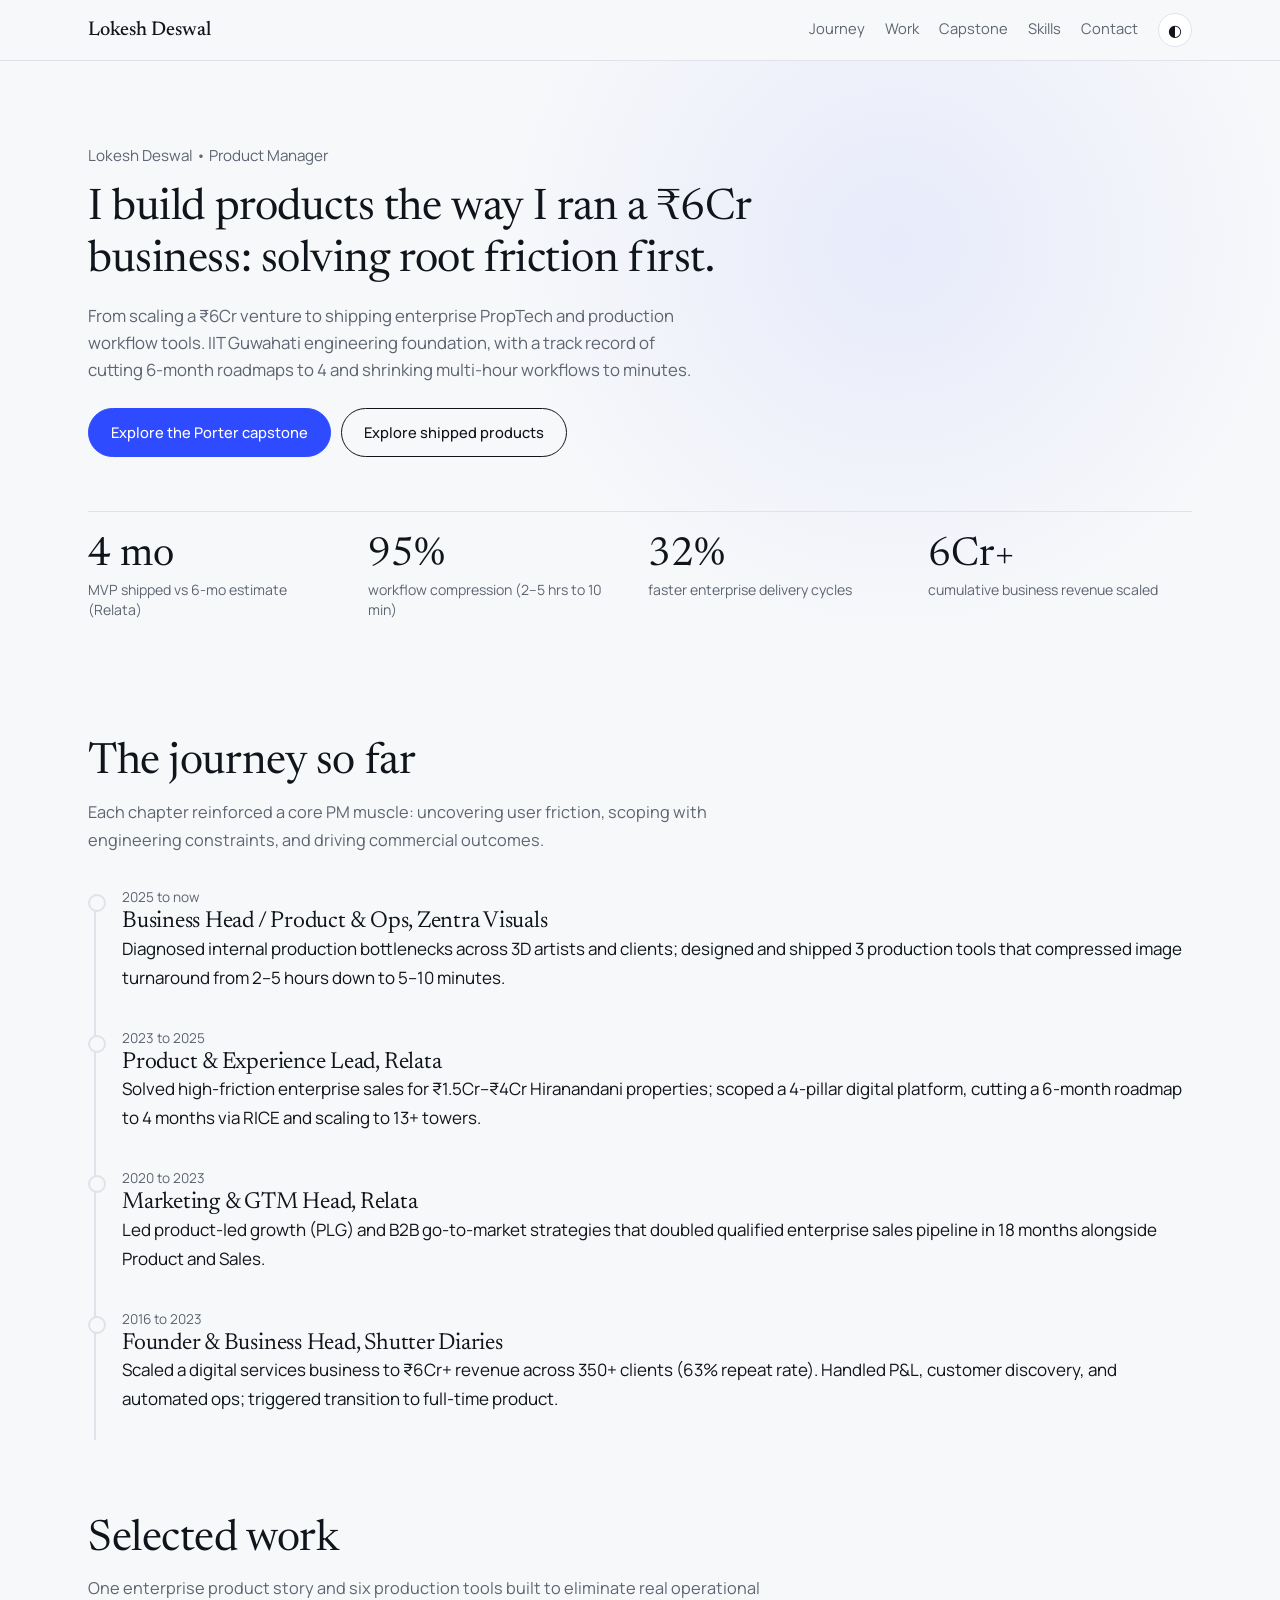
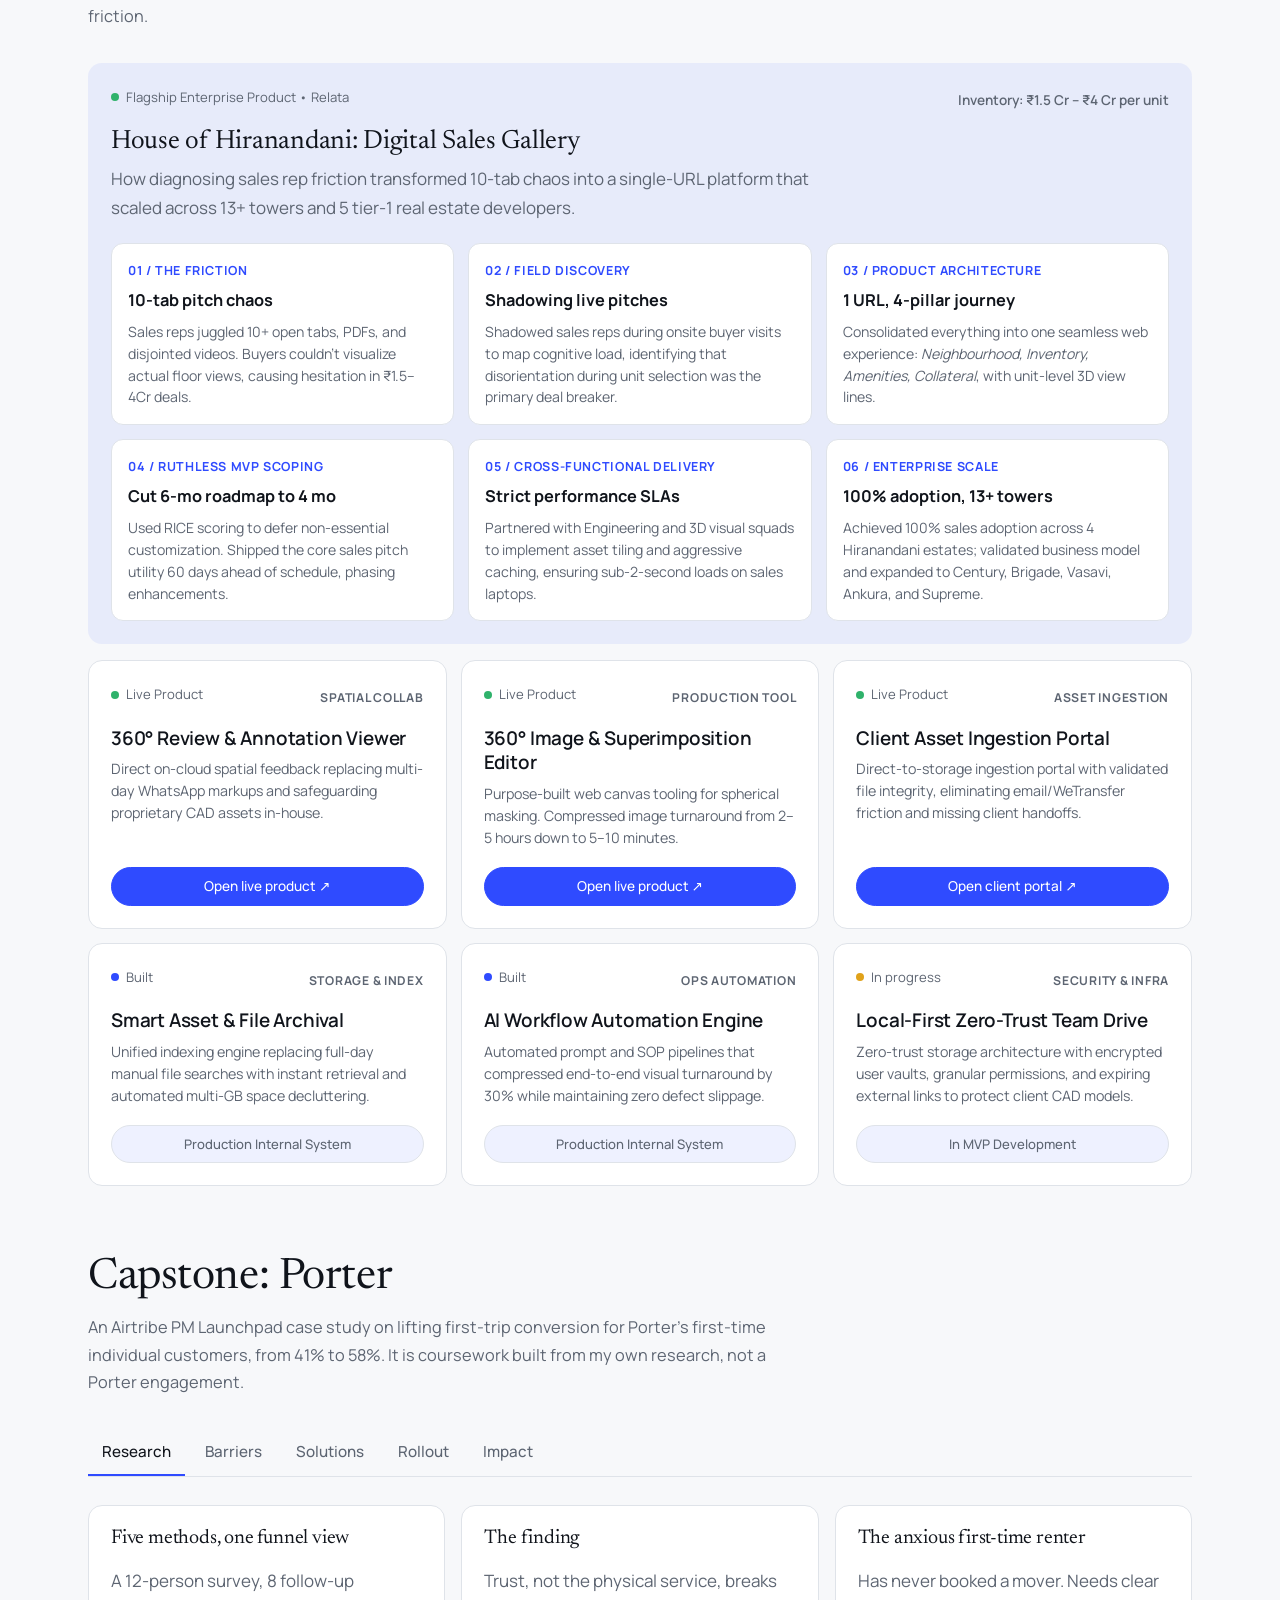
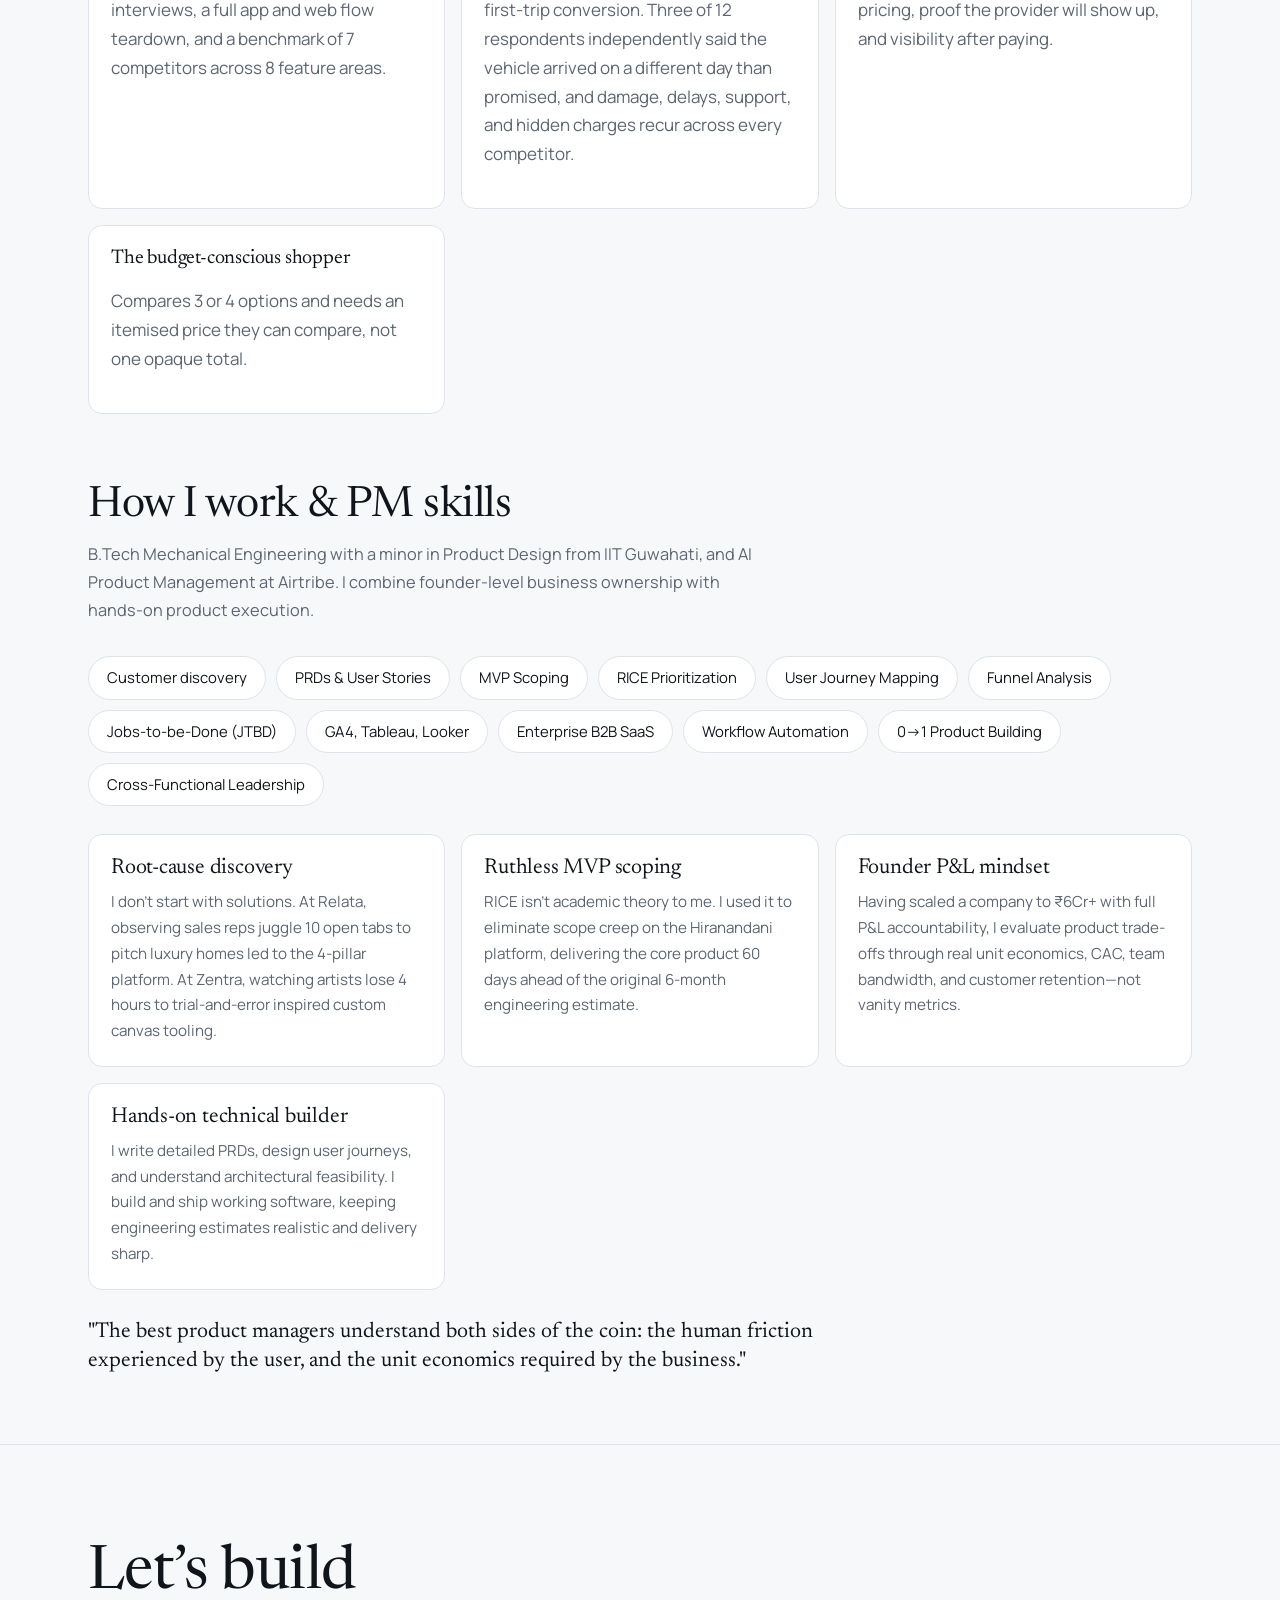
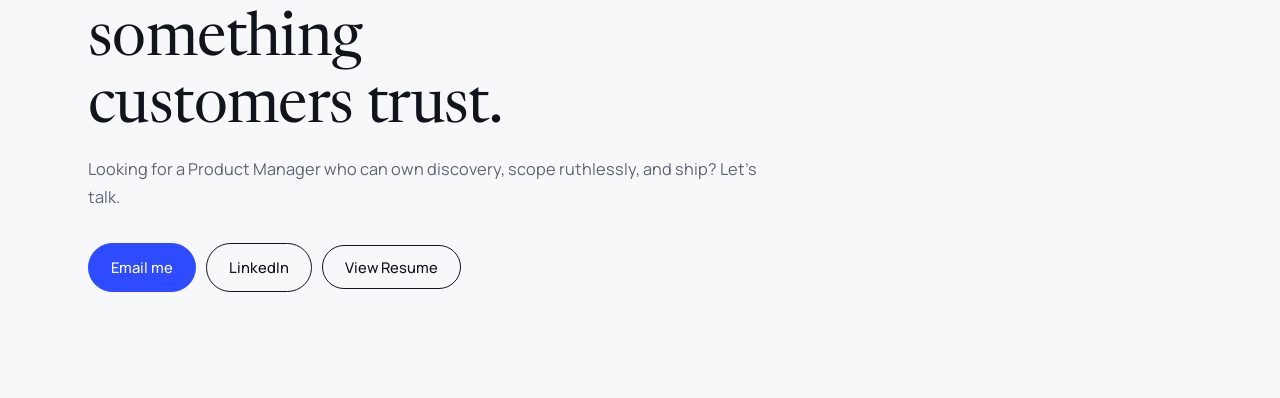
==== index.html @ e361c3f6 "Redesign layout: wider container, elegant hero font, 3x2 Hiranandani grid, uniform product cards wit" ====
<!DOCTYPE html>
<html lang="en">
<head>
<meta charset="utf-8">
<meta name="viewport" content="width=device-width, initial-scale=1, viewport-fit=cover">
<title>Lokesh Deswal | Product Manager</title>
<meta name="description" content="Portfolio of Lokesh Deswal — Product Manager with 10+ years across PropTech, Enterprise SaaS, and AI Workflows. IIT Guwahati alumnus.">
<link rel="preconnect" href="https://fonts.googleapis.com">
<link rel="preconnect" href="https://fonts.gstatic.com" crossorigin>
<link href="https://fonts.googleapis.com/css2?family=Newsreader:ital,opsz,wght@0,6..72,400;0,6..72,500;1,6..72,400&family=Manrope:wght@400;500;600;700&display=swap" rel="stylesheet">
<style>
:root{--bg:#f7f8fa;--fg:#10141b;--mute:#5d6572;--line:#dfe3e9;--card:#fff;--acc:#2f4bff;--accfg:#fff;--soft:rgba(47,75,255,.08);
box-sizing:border-box;padding-top:env(safe-area-inset-top,0px);padding-bottom:env(safe-area-inset-bottom,0px)}
@media (prefers-color-scheme:dark){:root:not([data-theme="light"]){--bg:#0c1016;--fg:#eef1f6;--mute:#98a2b3;--line:#222a36;--card:#131923;--acc:#8ea2ff;--accfg:#0c1016;--soft:rgba(142,162,255,.1)}}
:root[data-theme="dark"]{--bg:#0c1016;--fg:#eef1f6;--mute:#98a2b3;--line:#222a36;--card:#131923;--acc:#8ea2ff;--accfg:#0c1016;--soft:rgba(142,162,255,.1)}
*{box-sizing:border-box}
html{scroll-behavior:smooth;scroll-padding-top:calc(70px + env(safe-area-inset-top,0px))}
body{margin:0;background:var(--bg);color:var(--fg);font:400 17px/1.7 Manrope,system-ui,sans-serif;transition:background .4s,color .4s}
h1,h2,h3{font-family:Newsreader,Georgia,serif;font-weight:400;line-height:1.1;margin:0;letter-spacing:-.01em}
.wrap{max-width:1160px;margin:0 auto;padding:0 28px}
section{padding:68px 0}
h2{font-size:clamp(1.9rem,4vw,2.7rem);margin-bottom:12px}
.lead{color:var(--mute);max-width:68ch;margin:0 0 32px;font-size:1.02rem}
#bar{position:fixed;top:0;left:0;height:3px;width:100%;background:var(--acc);transform-origin:0 50%;transform:scaleX(0);z-index:20}
nav{position:sticky;top:env(safe-area-inset-top,0px);z-index:10;background:color-mix(in srgb,var(--bg) 82%,transparent);backdrop-filter:blur(10px);border-bottom:1px solid var(--line)}
nav .wrap{display:flex;align-items:center;gap:20px;height:60px;overflow-x:auto;white-space:nowrap}
nav b{font:500 1.25rem Newsreader,serif;margin-right:auto}
nav a{color:var(--mute);text-decoration:none;font-size:.92rem;padding:4px 0;border-bottom:2px solid transparent;transition:color .2s,border-color .2s}
nav a:hover,nav a.on{color:var(--fg);border-color:var(--acc)}
#theme{border:1px solid var(--line);background:var(--card);color:var(--fg);border-radius:99px;width:34px;height:34px;cursor:pointer;flex:none;font-size:1rem}
a:focus-visible,button:focus-visible{outline:3px solid var(--acc);outline-offset:2px}
.hero{position:relative;padding:80px 0 52px;overflow:hidden}
.hero::before{content:"";position:absolute;inset:0;background:radial-gradient(560px circle at var(--mx,70%) var(--my,30%),var(--soft),transparent 70%);pointer-events:none}
.hero .wrap{position:relative}
.hero small{color:var(--mute);font-size:.95rem;display:inline-block;margin-bottom:4px}
.hero h1{font-size:clamp(1.95rem,3.4vw,2.95rem);margin:10px 0 16px;max-width:32ch;line-height:1.2;font-weight:400}
.hero h1 span{display:inline-block;opacity:0;transform:translateY(20px);animation:up .8s cubic-bezier(.2,.7,.2,1) forwards;animation-delay:calc(var(--i)*75ms + 120ms)}
@keyframes up{to{opacity:1;transform:none}}
.hero p{max-width:62ch;color:var(--mute);font-size:1.05rem;margin:0 0 24px;line-height:1.6}
.btn{display:inline-flex;align-items:center;justify-content:center;padding:11px 22px;border-radius:99px;border:1px solid var(--fg);color:var(--fg);text-decoration:none;font-weight:500;font-size:.92rem;margin:0 10px 10px 0;transition:transform .2s,background .2s,color .2s;cursor:pointer;background:transparent;font-family:inherit}
.btn:hover{transform:translateY(-2px)}
.btn.main{background:var(--acc);border-color:var(--acc);color:var(--accfg)}
.btn-sm{padding:7px 16px;font-size:.85rem;margin:0}
.stats{display:grid;grid-template-columns:repeat(auto-fit,minmax(200px,1fr));gap:16px;margin-top:44px;border-top:1px solid var(--line);padding-top:20px}
.stats div{padding:4px 16px 0 0}
.stats b{display:block;font:400 2.5rem Newsreader,serif;line-height:1;margin-bottom:4px}
.stats span{color:var(--mute);font-size:.88rem;line-height:1.4;display:block}
.rv{opacity:0;transform:translateY(18px);transition:opacity .7s ease,transform .7s ease}
.rv.in{opacity:1;transform:none}
.card{background:var(--card);border:1px solid var(--line);border-radius:14px;padding:22px;transition:border-color .25s,transform .25s}
.card:hover{border-color:var(--acc)}
.grid{display:grid;gap:16px}
.g2{grid-template-columns:repeat(auto-fit,minmax(290px,1fr))}
.g3{display:grid;grid-template-columns:repeat(3,1fr);gap:14px}
.tl{position:relative;margin:0;padding:0 0 0 34px;list-style:none}
.tl::before,.tl::after{content:"";position:absolute;left:6px;top:8px;width:2px;background:var(--line);bottom:8px}
.tl::after{background:var(--acc);bottom:auto;height:calc((100% - 16px)*var(--p,0))}
.tl li{position:relative;padding-bottom:34px;opacity:.4;transition:opacity .4s}
.tl li.on{opacity:1}
.tl li::before{content:"";position:absolute;left:-34px;top:8px;width:14px;height:14px;border-radius:50%;background:var(--bg);border:2px solid var(--line);transition:all .4s}
.tl li.on::before{border-color:var(--acc);background:var(--acc)}
.tl h3{font-size:1.45rem}
.tl small{color:var(--mute);display:block;font-size:.85rem}
.feat{margin-top:20px;background:var(--soft);border-color:transparent}
.feat h3{font-size:1.7rem;margin-bottom:8px}
.dot{display:inline-flex;align-items:center;gap:7px;font-size:.82rem;color:var(--mute);margin-bottom:8px}
.dot::before{content:"";width:8px;height:8px;border-radius:50%;background:#2fb26b}
.dot.wip::before{background:#e0a21a}
.dot.built::before{background:var(--acc)}
.tool-card{display:flex;flex-direction:column;justify-content:space-between;background:var(--card);border:1px solid var(--line);border-radius:14px;padding:22px;transition:border-color .25s,transform .25s}
.tool-card:hover{border-color:var(--acc);transform:translateY(-2px)}
.tool-top{display:flex;align-items:center;justify-content:space-between;gap:8px;margin-bottom:12px}
.tool-type{font-size:.76rem;text-transform:uppercase;letter-spacing:.06em;color:var(--mute);font-weight:700}
.tool-title{font-family:Manrope,sans-serif;font-weight:600;font-size:1.18rem;line-height:1.3;margin:0 0 8px}
.tool-desc{color:var(--mute);font-size:.89rem;line-height:1.55;margin:0 0 18px;flex-grow:1}
.tool-cta{margin-top:auto}
.tool-cta .btn{width:100%;margin:0;box-sizing:border-box}
.tool-cta .pill-static{display:block;width:100%;text-align:center;padding:7px 14px;border-radius:99px;border:1px solid var(--line);color:var(--mute);font-size:.82rem;font-weight:500;background:var(--soft);box-sizing:border-box}
.tabs{display:flex;gap:6px;overflow-x:auto;border-bottom:1px solid var(--line);margin-bottom:28px}
.tabs button{background:none;border:0;border-bottom:2px solid transparent;color:var(--mute);font:500 .95rem Manrope,sans-serif;padding:12px 14px;cursor:pointer;white-space:nowrap;transition:color .2s}
.tabs button[aria-selected="true"]{color:var(--fg);border-color:var(--acc)}
.panel{animation:fade .45s ease}
.panel[hidden]{display:none}
@keyframes fade{from{opacity:0;transform:translateY(10px)}to{opacity:1;transform:none}}
.bars{display:grid;gap:10px;margin:6px 0 20px}
.bar{display:grid;grid-template-columns:minmax(150px,250px) 1fr 48px;gap:12px;align-items:center;font-size:.9rem}
.bar i{display:block;height:14px;border-radius:99px;background:var(--line);overflow:hidden}
.bar b{display:block;height:100%;width:0;border-radius:99px;background:var(--mute);transition:width 1.1s cubic-bezier(.2,.7,.2,1)}
.bar.top b{background:var(--acc)}
.bar span:last-child{text-align:right;color:var(--mute)}
.chipset{display:flex;flex-wrap:wrap;gap:8px;margin-bottom:18px}
.chipset button{border:1px solid var(--line);background:var(--card);color:var(--fg);border-radius:99px;padding:8px 16px;font:500 .9rem Manrope,sans-serif;cursor:pointer;transition:all .2s}
.chipset button[aria-pressed="true"]{background:var(--acc);border-color:var(--acc);color:var(--accfg)}
.ba{display:grid;grid-template-columns:1fr 1fr;gap:16px}
.ba .card:last-child{border-color:var(--acc)}
.ba h3{font-size:1.1rem;color:var(--mute);margin-bottom:6px;font-family:Manrope,sans-serif;font-weight:600}
.calc label{display:grid;grid-template-columns:150px 1fr 90px;gap:12px;align-items:center;margin:12px 0;font-size:.92rem}
.calc output{text-align:right;font-weight:600}
input[type=range]{width:100%;accent-color:var(--acc)}
.res{display:grid;grid-template-columns:repeat(auto-fit,minmax(180px,1fr));gap:16px;margin-top:22px}
.res b{display:block;font:400 2.3rem Newsreader,serif;color:var(--acc)}
.res span{color:var(--mute);font-size:.85rem}
.note{font-size:.88rem;color:var(--mute);margin-top:22px}
.chips{display:flex;flex-wrap:wrap;gap:10px}
.chips span{border:1px solid var(--line);background:var(--card);border-radius:99px;padding:8px 18px;font-size:.93rem;transition:all .2s;cursor:default}
.chips span:hover{background:var(--acc);color:var(--accfg);border-color:var(--acc);transform:translateY(-3px)}
footer{padding:96px 0;border-top:1px solid var(--line)}
footer h2{font-size:clamp(2.2rem,6vw,3.8rem);max-width:14ch}

/* Modal Styling */
.modal-overlay{position:fixed;inset:0;background:rgba(0,0,0,.65);backdrop-filter:blur(6px);-webkit-backdrop-filter:blur(6px);z-index:100;display:flex;align-items:center;justify-content:center;padding:20px;opacity:0;visibility:hidden;transition:opacity .25s ease,visibility .25s ease}
.modal-overlay.open{opacity:1;visibility:visible}
.modal-card{background:var(--card);border:1px solid var(--line);border-radius:16px;width:100%;max-width:880px;max-height:90vh;display:flex;flex-direction:column;box-shadow:0 24px 60px rgba(0,0,0,.35);transform:translateY(16px);transition:transform .25s cubic-bezier(.16,1,.3,1);overflow:hidden}
.modal-overlay.open .modal-card{transform:translateY(0)}
.modal-header{padding:16px 24px;border-bottom:1px solid var(--line);display:flex;align-items:center;justify-content:space-between;gap:12px;background:var(--card);flex-wrap:wrap}
.modal-header h3{font:500 1.25rem Newsreader,serif;margin:0}
.modal-actions{display:flex;align-items:center;gap:8px}
.modal-body{padding:28px 32px;overflow-y:auto;font-size:.95rem;line-height:1.7;color:var(--fg)}
.modal-close{border:1px solid var(--line);background:var(--card);color:var(--fg);border-radius:99px;width:32px;height:32px;cursor:pointer;font-size:1rem;display:inline-flex;align-items:center;justify-content:center;transition:background .2s}
.modal-close:hover{background:var(--line)}
.ats-doc h1{font:700 1.7rem Newsreader,Georgia,serif;letter-spacing:-.01em;margin:0 0 4px}
.ats-subtitle{color:var(--acc);font-weight:600;font-size:1.05rem;margin-bottom:6px}
.ats-meta{color:var(--mute);font-size:.9rem;margin-bottom:20px;padding-bottom:14px;border-bottom:1px solid var(--line)}
.ats-sec{font-family:Manrope,sans-serif;font-size:.82rem;font-weight:700;text-transform:uppercase;letter-spacing:.08em;color:var(--mute);margin:24px 0 10px;padding-bottom:4px;border-bottom:1px solid var(--line)}
.ats-role{display:flex;justify-content:space-between;align-items:baseline;font-weight:600;margin-top:14px}
.ats-role span:last-child{color:var(--mute);font-size:.88rem;font-weight:400}
.ats-company{color:var(--acc);font-weight:500;font-size:.92rem;margin-bottom:6px}
.ats-list{margin:6px 0 16px 18px;padding:0}
.ats-list li{margin-bottom:6px;color:var(--fg);font-size:.92rem}
.toast{position:fixed;bottom:24px;left:50%;transform:translateX(-50%) translateY(30px);background:var(--fg);color:var(--bg);padding:10px 20px;border-radius:99px;font-size:.88rem;font-weight:500;opacity:0;visibility:hidden;transition:all .3s ease;z-index:120;box-shadow:0 10px 30px rgba(0,0,0,.3)}
.toast.show{transform:translateX(-50%) translateY(0);opacity:1;visibility:visible}

@media (max-width:960px){.g3{grid-template-columns:repeat(2,1fr)}}
@media (max-width:640px){.g3{grid-template-columns:1fr}.hero h1{max-width:100%}.ba{grid-template-columns:1fr}.calc label{grid-template-columns:1fr 1fr}.calc input{grid-column:1/-1;order:3}.bar{grid-template-columns:1fr 1fr 44px}section{padding:50px 0}.modal-body{padding:20px 18px}}
@media (prefers-reduced-motion:reduce){*{animation:none!important;transition:none!important}.rv,.hero h1 span{opacity:1;transform:none}html{scroll-behavior:auto}}

@media print{
  body *{visibility:hidden}
  #resumeModal,#resumeModal *{visibility:visible}
  #resumeModal{position:absolute;left:0;top:0;width:100%;height:auto;background:#fff!important;color:#000!important;padding:0;margin:0}
  .modal-card{border:none!important;box-shadow:none!important;max-width:100%!important;max-height:none!important;overflow:visible!important}
  .modal-header,.modal-actions,#bar,nav,footer,#theme,.toast{display:none!important}
  .modal-body{padding:0!important;color:#000!important}
  .ats-sec{color:#444!important;border-color:#ccc!important}
  .ats-company{color:#111!important}
  .ats-role span:last-child{color:#555!important}
}
</style>
</head>
<body>
<div id="bar"></div>
<nav><div class="wrap"><b>Lokesh Deswal</b><a href="#journey">Journey</a><a href="#work">Work</a><a href="#capstone">Capstone</a><a href="#skills">Skills</a><a href="#contact">Contact</a><button id="theme" aria-label="Toggle light and dark theme">◐</button></div></nav>

<header class="hero" id="top"><div class="wrap">
<small>Lokesh Deswal • Product Manager</small>
<h1 id="h1">I build products the way I ran a ₹6Cr business: solving root friction first.</h1>
<p>From scaling a ₹6Cr venture to shipping enterprise PropTech and production workflow tools. IIT Guwahati engineering foundation, with a track record of cutting 6-month roadmaps to 4 and shrinking multi-hour workflows to minutes.</p>
<a class="btn main" href="#capstone">Explore the Porter capstone</a><a class="btn" href="#work">Explore shipped products</a>
<div class="stats">
<div><b data-n="4" data-s=" mo">0</b><span>MVP shipped vs 6-mo estimate (Relata)</span></div>
<div><b data-n="95" data-s="%">0</b><span>workflow compression (2–5 hrs to 10 min)</span></div>
<div><b data-n="32" data-s="%">0</b><span>faster enterprise delivery cycles</span></div>
<div><b data-n="6" data-s="Cr+">0</b><span>cumulative business revenue scaled</span></div>
</div>
</div></header>

<section id="journey"><div class="wrap">
<h2 class="rv">The journey so far</h2>
<p class="lead rv">Each chapter reinforced a core PM muscle: uncovering user friction, scoping with engineering constraints, and driving commercial outcomes.</p>
<ol class="tl" id="tl">
<li><small>2025 to now</small><h3>Business Head / Product &amp; Ops, Zentra Visuals</h3>Diagnosed internal production bottlenecks across 3D artists and clients; designed and shipped 3 production tools that compressed image turnaround from 2–5 hours down to 5–10 minutes.</li>
<li><small>2023 to 2025</small><h3>Product &amp; Experience Lead, Relata</h3>Solved high-friction enterprise sales for ₹1.5Cr–₹4Cr Hiranandani properties; scoped a 4-pillar digital platform, cutting a 6-month roadmap to 4 months via RICE and scaling to 13+ towers.</li>
<li><small>2020 to 2023</small><h3>Marketing &amp; GTM Head, Relata</h3>Led product-led growth (PLG) and B2B go-to-market strategies that doubled qualified enterprise sales pipeline in 18 months alongside Product and Sales.</li>
<li><small>2016 to 2023</small><h3>Founder &amp; Business Head, Shutter Diaries</h3>Scaled a digital services business to ₹6Cr+ revenue across 350+ clients (63% repeat rate). Handled P&amp;L, customer discovery, and automated ops; triggered transition to full-time product.</li>
</ol>
</div></section>

<section id="work" style="padding-top:0"><div class="wrap">
<h2 class="rv">Selected work</h2>
<p class="lead rv">One enterprise product story and six production tools built to eliminate real operational friction.</p>
<div class="card feat rv">
<div style="display:flex;justify-content:space-between;align-items:center;flex-wrap:wrap;gap:8px;margin-bottom:12px">
<div class="dot">Flagship Enterprise Product • Relata</div>
<span style="font-size:.85rem;color:var(--mute);font-weight:600">Inventory: ₹1.5 Cr – ₹4 Cr per unit</span>
</div>
<h3 style="font-size:1.65rem;margin-bottom:8px">House of Hiranandani: Digital Sales Gallery</h3>
<p style="color:var(--mute);margin:0 0 20px;max-width:72ch">How diagnosing sales rep friction transformed 10-tab chaos into a single-URL platform that scaled across 13+ towers and 5 tier-1 real estate developers.</p>
<div class="g3">
<div style="background:var(--card);border:1px solid var(--line);border-radius:12px;padding:16px">
<small style="color:var(--acc);font-weight:700;text-transform:uppercase;letter-spacing:.05em;display:block;margin-bottom:6px;font-size:.78rem">01 / The Friction</small>
<strong style="display:block;margin-bottom:6px;font-size:1.02rem">10-tab pitch chaos</strong>
<p style="font-size:.88rem;color:var(--mute);margin:0;line-height:1.55">Sales reps juggled 10+ open tabs, PDFs, and disjointed videos. Buyers couldn't visualize actual floor views, causing hesitation in ₹1.5–4Cr deals.</p>
</div>
<div style="background:var(--card);border:1px solid var(--line);border-radius:12px;padding:16px">
<small style="color:var(--acc);font-weight:700;text-transform:uppercase;letter-spacing:.05em;display:block;margin-bottom:6px;font-size:.78rem">02 / Field Discovery</small>
<strong style="display:block;margin-bottom:6px;font-size:1.02rem">Shadowing live pitches</strong>
<p style="font-size:.88rem;color:var(--mute);margin:0;line-height:1.55">Shadowed sales reps during onsite buyer visits to map cognitive load, identifying that disorientation during unit selection was the primary deal breaker.</p>
</div>
<div style="background:var(--card);border:1px solid var(--line);border-radius:12px;padding:16px">
<small style="color:var(--acc);font-weight:700;text-transform:uppercase;letter-spacing:.05em;display:block;margin-bottom:6px;font-size:.78rem">03 / Product Architecture</small>
<strong style="display:block;margin-bottom:6px;font-size:1.02rem">1 URL, 4-pillar journey</strong>
<p style="font-size:.88rem;color:var(--mute);margin:0;line-height:1.55">Consolidated everything into one seamless web experience: <em>Neighbourhood, Inventory, Amenities, Collateral</em>, with unit-level 3D view lines.</p>
</div>
<div style="background:var(--card);border:1px solid var(--line);border-radius:12px;padding:16px">
<small style="color:var(--acc);font-weight:700;text-transform:uppercase;letter-spacing:.05em;display:block;margin-bottom:6px;font-size:.78rem">04 / Ruthless MVP Scoping</small>
<strong style="display:block;margin-bottom:6px;font-size:1.02rem">Cut 6-mo roadmap to 4 mo</strong>
<p style="font-size:.88rem;color:var(--mute);margin:0;line-height:1.55">Used RICE scoring to defer non-essential customization. Shipped the core sales pitch utility 60 days ahead of schedule, phasing enhancements.</p>
</div>
<div style="background:var(--card);border:1px solid var(--line);border-radius:12px;padding:16px">
<small style="color:var(--acc);font-weight:700;text-transform:uppercase;letter-spacing:.05em;display:block;margin-bottom:6px;font-size:.78rem">05 / Cross-Functional Delivery</small>
<strong style="display:block;margin-bottom:6px;font-size:1.02rem">Strict performance SLAs</strong>
<p style="font-size:.88rem;color:var(--mute);margin:0;line-height:1.55">Partnered with Engineering and 3D visual squads to implement asset tiling and aggressive caching, ensuring sub-2-second loads on sales laptops.</p>
</div>
<div style="background:var(--card);border:1px solid var(--line);border-radius:12px;padding:16px">
<small style="color:var(--acc);font-weight:700;text-transform:uppercase;letter-spacing:.05em;display:block;margin-bottom:6px;font-size:.78rem">06 / Enterprise Scale</small>
<strong style="display:block;margin-bottom:6px;font-size:1.02rem">100% adoption, 13+ towers</strong>
<p style="font-size:.88rem;color:var(--mute);margin:0;line-height:1.55">Achieved 100% sales adoption across 4 Hiranandani estates; validated business model and expanded to Century, Brigade, Vasavi, Ankura, and Supreme.</p>
</div>
</div>
</div>
<div class="g3" style="margin-top:16px">
<div class="tool-card rv">
<div class="tool-top"><span class="dot">Live Product</span><span class="tool-type">Spatial Collab</span></div>
<h3 class="tool-title">360° Review &amp; Annotation Viewer</h3>
<p class="tool-desc">Direct on-cloud spatial feedback replacing multi-day WhatsApp markups and safeguarding proprietary CAD assets in-house.</p>
<div class="tool-cta"><a href="https://viewer.zentravisuals.com" target="_blank" rel="noopener" class="btn btn-sm main">Open live product ↗</a></div>
</div>

<div class="tool-card rv">
<div class="tool-top"><span class="dot">Live Product</span><span class="tool-type">Production Tool</span></div>
<h3 class="tool-title">360° Image &amp; Superimposition Editor</h3>
<p class="tool-desc">Purpose-built web canvas tooling for spherical masking. Compressed image turnaround from 2–5 hours down to 5–10 minutes.</p>
<div class="tool-cta"><a href="https://editor.zentravisuals.com" target="_blank" rel="noopener" class="btn btn-sm main">Open live product ↗</a></div>
</div>

<div class="tool-card rv">
<div class="tool-top"><span class="dot">Live Product</span><span class="tool-type">Asset Ingestion</span></div>
<h3 class="tool-title">Client Asset Ingestion Portal</h3>
<p class="tool-desc">Direct-to-storage ingestion portal with validated file integrity, eliminating email/WeTransfer friction and missing client handoffs.</p>
<div class="tool-cta"><a href="https://portal.zentravisuals.com" target="_blank" rel="noopener" class="btn btn-sm main">Open client portal ↗</a></div>
</div>

<div class="tool-card rv">
<div class="tool-top"><span class="dot built">Built</span><span class="tool-type">Storage &amp; Index</span></div>
<h3 class="tool-title">Smart Asset &amp; File Archival</h3>
<p class="tool-desc">Unified indexing engine replacing full-day manual file searches with instant retrieval and automated multi-GB space decluttering.</p>
<div class="tool-cta"><span class="pill-static">Production Internal System</span></div>
</div>

<div class="tool-card rv">
<div class="tool-top"><span class="dot built">Built</span><span class="tool-type">Ops Automation</span></div>
<h3 class="tool-title">AI Workflow Automation Engine</h3>
<p class="tool-desc">Automated prompt and SOP pipelines that compressed end-to-end visual turnaround by 30% while maintaining zero defect slippage.</p>
<div class="tool-cta"><span class="pill-static">Production Internal System</span></div>
</div>

<div class="tool-card rv">
<div class="tool-top"><span class="dot wip">In progress</span><span class="tool-type">Security &amp; Infra</span></div>
<h3 class="tool-title">Local-First Zero-Trust Team Drive</h3>
<p class="tool-desc">Zero-trust storage architecture with encrypted user vaults, granular permissions, and expiring external links to protect client CAD models.</p>
<div class="tool-cta"><span class="pill-static">In MVP Development</span></div>
</div>
</div>
</div></section>

<section id="capstone" style="padding-top:0"><div class="wrap">
<h2 class="rv">Capstone: Porter</h2>
<p class="lead rv">An Airtribe PM Launchpad case study on lifting first-trip conversion for Porter’s first-time individual customers, from 41% to 58%. It is coursework built from my own research, not a Porter engagement.</p>
<div class="tabs" role="tablist" id="tabs">
<button role="tab" aria-selected="true" data-t="p0">Research</button><button role="tab" aria-selected="false" data-t="p1">Barriers</button><button role="tab" aria-selected="false" data-t="p2">Solutions</button><button role="tab" aria-selected="false" data-t="p3">Rollout</button><button role="tab" aria-selected="false" data-t="p4">Impact</button></div>

<div class="panel" id="p0"><div class="grid g2">
<div class="card"><h3>Five methods, one funnel view</h3><p style="color:var(--mute)">A 12-person survey, 8 follow-up interviews, a full app and web flow teardown, and a benchmark of 7 competitors across 8 feature areas.</p></div>
<div class="card"><h3>The finding</h3><p style="color:var(--mute)">Trust, not the physical service, breaks first-trip conversion. Three of 12 respondents independently said the vehicle arrived on a different day than promised, and damage, delays, support, and hidden charges recur across every competitor.</p></div>
<div class="card"><h3>The anxious first-time renter</h3><p style="color:var(--mute)">Has never booked a mover. Needs clear pricing, proof the provider will show up, and visibility after paying.</p></div>
<div class="card"><h3>The budget-conscious shopper</h3><p style="color:var(--mute)">Compares 3 or 4 options and needs an itemised price they can compare, not one opaque total.</p></div></div></div>

<div class="panel" id="p1" hidden><p style="color:var(--mute);margin-top:0">RICE narrowed eight drop-off themes to two primary barriers, shown in blue.</p>
<div class="bars" id="bars"></div>
<div class="grid g2"><div class="card"><h3>1. An untrustworthy quote step</h3><p style="color:var(--mute)">The app hides the breakdown behind a tap-through, and the web gives no price without a 24 to 48 hour callback.</p></div>
<div class="card"><h3>2. Blackout after payment</h3><p style="color:var(--mute)">No driver, vehicle, or status exactly when “will they show up” anxiety peaks.</p></div></div></div>

<div class="panel" id="p2" hidden><p style="color:var(--mute);margin-top:0">Two additive screens, not a redesign. Pick a stage of the journey to see what changes.</p>
<div class="chipset" id="stages"></div>
<div class="ba"><div class="card"><h3>Today</h3><p id="today" style="margin:0"></p></div><div class="card"><h3>With the change</h3><p id="after" style="margin:0"></p></div></div>
<p class="note" style="margin-top:16px">Solution 1, itemised price with a Price-Lock badge, scored RICE 0.425. Solution 2, driver and vehicle reveal with milestone status, scored 0.298. Both use data Porter already holds.</p></div>

<div class="panel" id="p3" hidden><p style="color:var(--mute);margin-top:0">Gated cohorts in Bengaluru and Pune first. Select a stage to see who is in it and what must be true to move on.</p>
<div class="chipset" id="cohorts"></div>
<div class="card"><h3 id="cwho" style="margin-bottom:6px"></h3><p id="cgate" style="margin:0;color:var(--mute)"></p></div></div>

<div class="panel" id="p4" hidden><div class="card calc"><h3>Business impact model</h3><p style="color:var(--mute);margin-top:6px">Defaults match the capstone: 100,000 monthly users at quote stage, 41% to 58% conversion, ₹8,000 average order, and about a 17% platform take rate. Move the sliders to test it.</p>
<label>Monthly quote-stage users<input type="range" id="u" min="20000" max="300000" step="5000" value="100000"><output id="uo"></output></label>
<label>Current conversion<input type="range" id="c0" min="20" max="60" value="41"><output id="c0o"></output></label>
<label>Target conversion<input type="range" id="c1" min="25" max="80" value="58"><output id="c1o"></output></label>
<label>Average order value<input type="range" id="a" min="2000" max="15000" step="500" value="8000"><output id="ao"></output></label>
<div class="res"><div><b id="r1">0</b><span>extra trips a month</span></div><div><b id="r2">0</b><span>extra monthly GMV, in ₹ crore</span></div><div><b id="r3">0</b><span>extra monthly platform revenue, in ₹ crore</span></div></div></div>
<p class="note">North Star: first-trip completion rate. Guardrails: no-show rate, 30 and 90 day rebooking, fare disputes and damage claims, first-timer CSAT. RICE scores are directional estimates from a small sample, and these impact figures are an illustrative model, not a forecast.</p></div>
</div></section>

<section id="skills" style="padding-top:0"><div class="wrap">
<h2 class="rv">How I work &amp; PM skills</h2>
<p class="lead rv">B.Tech Mechanical Engineering with a minor in Product Design from IIT Guwahati, and AI Product Management at Airtribe. I combine founder-level business ownership with hands-on product execution.</p>
<div class="chips rv"><span>Customer discovery</span><span>PRDs &amp; User Stories</span><span>MVP Scoping</span><span>RICE Prioritization</span><span>User Journey Mapping</span><span>Funnel Analysis</span><span>Jobs-to-be-Done (JTBD)</span><span>GA4, Tableau, Looker</span><span>Enterprise B2B SaaS</span><span>Workflow Automation</span><span>0→1 Product Building</span><span>Cross-Functional Leadership</span></div>
<div class="grid g2" style="margin-top:28px">
<div class="card rv"><h3 style="font-size:1.35rem">Root-cause discovery</h3><p style="margin:8px 0 0;color:var(--mute);font-size:.95rem">I don't start with solutions. At Relata, observing sales reps juggle 10 open tabs to pitch luxury homes led to the 4-pillar platform. At Zentra, watching artists lose 4 hours to trial-and-error inspired custom canvas tooling.</p></div>
<div class="card rv"><h3 style="font-size:1.35rem">Ruthless MVP scoping</h3><p style="margin:8px 0 0;color:var(--mute);font-size:.95rem">RICE isn't academic theory to me. I used it to eliminate scope creep on the Hiranandani platform, delivering the core product 60 days ahead of the original 6-month engineering estimate.</p></div>
<div class="card rv"><h3 style="font-size:1.35rem">Founder P&amp;L mindset</h3><p style="margin:8px 0 0;color:var(--mute);font-size:.95rem">Having scaled a company to ₹6Cr+ with full P&amp;L accountability, I evaluate product trade-offs through real unit economics, CAC, team bandwidth, and customer retention—not vanity metrics.</p></div>
<div class="card rv"><h3 style="font-size:1.35rem">Hands-on technical builder</h3><p style="margin:8px 0 0;color:var(--mute);font-size:.95rem">I write detailed PRDs, design user journeys, and understand architectural feasibility. I build and ship working software, keeping engineering estimates realistic and delivery sharp.</p></div>
</div>
<p class="rv" style="margin:28px 0 0;max-width:62ch;font-family:Newsreader,Georgia,serif;font-size:1.35rem;line-height:1.35">"The best product managers understand both sides of the coin: the human friction experienced by the user, and the unit economics required by the business."</p>
</div></section>

<footer id="contact"><div class="wrap"><h2 class="rv">Let’s build something customers trust.</h2>
<p class="lead rv" style="margin-top:14px">Looking for a Product Manager who can own discovery, scope ruthlessly, and ship? Let's talk.</p>
<a class="btn main" href="mailto:d.lokesh45@gmail.com">Email me</a><a class="btn" href="https://linkedin.com/in/lokeshdeswal" target="_blank" rel="noopener">LinkedIn</a><button class="btn" id="btnFooterResume">View Resume</button></div></footer>

<!-- ==========================================================================
     RESUME MODAL & ATS EXPORT
     ========================================================================== -->
<div id="resumeModal" class="modal-overlay" role="dialog" aria-modal="true" aria-labelledby="resumeTitle">
  <div class="modal-card">
    <div class="modal-header">
      <h3 id="resumeTitle">Lokesh Deswal — Product Manager Resume</h3>
      <div class="modal-actions">
        <button id="btnCopyResume" class="btn btn-sm">Copy Plain Text</button>
        <button id="btnPrintResume" class="btn btn-sm">Print / Save PDF</button>
        <button id="btnCloseResume" class="modal-close" aria-label="Close modal">✕</button>
      </div>
    </div>
    <div class="modal-body" id="resumeBody">
      <div class="ats-doc">
        <h1>LOKESH DESWAL</h1>
        <div class="ats-subtitle">Product Manager | Enterprise SaaS, PropTech & AI Workflows</div>
        <div class="ats-meta">
          Pune, Maharashtra, India • +91-9738920466 • <a href="mailto:d.lokesh45@gmail.com" style="color:inherit">d.lokesh45@gmail.com</a> • <a href="https://linkedin.com/in/lokeshdeswal" target="_blank" rel="noopener" style="color:inherit">linkedin.com/in/lokeshdeswal</a>
        </div>

        <div class="ats-sec">Professional Summary</div>
        <p>Results-driven <strong>Product Manager</strong> with 10+ years of cross-functional leadership spanning product discovery, MVP scoping, user journey optimization, and enterprise digital solutions across PropTech and B2B SaaS. Proven track record of translating complex enterprise sales and operational bottlenecks into high-adoption digital products—including architecting an enterprise PropTech sales platform for ₹1.5Cr–₹4Cr inventory delivered as an MVP 2 months ahead of schedule and scaling it across 13+ towers for House of Hiranandani. Built and shipped 3 production SaaS tools compressing asset workflows from 2–5 hours to 5–10 minutes. Graduate of <strong>IIT Guwahati</strong> (B.Tech Mechanical Engineering, Minor in Product Design) with advanced Product Management specialization from Airtribe.</p>

        <div class="ats-sec">Core Skills</div>
        <ul class="ats-list">
          <li><strong>Product Strategy & Scoping:</strong> Product Discovery, Customer Interviews, PRD & User Story Writing, MVP Scoping, RICE Prioritization, Build vs. Buy Analysis, Roadmap Planning.</li>
          <li><strong>Execution & Delivery:</strong> Agile/Scrum Sprints, Cross-Functional Leadership (Engineering, Design, Enterprise Sales), Technical Feasibility Coordination, Release Management.</li>
          <li><strong>Analytics & Growth:</strong> Funnel Drop-off Analysis, User Journey Mapping, Jobs-To-Be-Done (JTBD), North Star & Guardrail Metrics, GA4, Tableau, Looker.</li>
          <li><strong>Domain Expertise:</strong> Enterprise B2B SaaS, PropTech, Spatial & 360° Systems, Workflow Automation, AI-Assisted Operations.</li>
        </ul>

        <div class="ats-sec">Professional Experience</div>

        <div class="ats-role"><span>Business Head / Product & Operations Lead</span> <span>Jan 2025 – Present</span></div>
        <div class="ats-company">Zentra Visuals • Pune, India</div>
        <ul class="ats-list">
          <li>Built and scaled an enterprise visualization vertical from ground zero, owning product strategy, delivery systems, pricing models, and SLA benchmarks.</li>
          <li>Conducted discovery interviews across cross-functional internal stakeholders (production engineers, architects, client PMs) to diagnose production bottlenecks, leading to the deployment of 4 specialized internal tools.</li>
          <li><strong>360° Review & Annotation Viewer (viewer.zentravisuals.com):</strong> Streamlined spatial draft feedback directly on-cloud, eliminating multi-day WhatsApp feedback loops and safeguarding proprietary CAD data strictly in-house.</li>
          <li><strong>360° Image & Superimposition Editor (editor.zentravisuals.com):</strong> Designed web canvas tooling for spherical masking and superimposition, slashing asset turnaround from 2–5 hours down to 5–10 minutes per image.</li>
          <li><strong>Smart Asset & File Management:</strong> Unified indexing engine replacing full-day manual searches with instant retrieval and automated space cleanup for multi-gigabyte production files.</li>
          <li><strong>Client Data Ingestion & Project Portal (portal.zentravisuals.com):</strong> Product-managed an onboarding and asset ingestion platform built for getting data from clients directly, eliminating email/WeTransfer friction and automating multi-gigabyte uploads.</li>
          <li><strong>Local-First Team Drive:</strong> Authored PRD and technical requirements for zero-trust private vaults, colleague sharing, and expiring links (currently in MVP development).</li>
          <li>Introduced AI-assisted production workflows that compressed turnaround times by 30% while maintaining zero defect slippage.</li>
        </ul>

        <div class="ats-role"><span>Product & Experience Lead (Vistaire / Immerse)</span> <span>Apr 2023 – Dec 2025</span></div>
        <div class="ats-company">Relata • Pune, India</div>
        <ul class="ats-list">
          <li>Partnered directly with the CPO, VP of Engineering, Design, and Sales to evolve Relata’s enterprise PropTech sales enablement platform.</li>
          <li><strong>House of Hiranandani Enterprise Win:</strong> Uncovered critical sales friction where sales reps were juggling 10+ tabs/PDFs/videos to pitch ₹1.5Cr–₹4Cr properties, forcing buyers to blindly "imagine" views and layouts.</li>
          <li>Formulated the product vision for a unified 4-pillar digital journey (Neighbourhood, Inventory, Amenities, Collateral); authored detailed PRDs, wireframes, and navigational user journeys.</li>
          <li>Re-scoped an initial 6-month development estimate into a lean 4-month MVP through RICE prioritization, releasing core value 60 days early with subsequent 2-month phased enhancements.</li>
          <li>Shipped the platform to enable sales reps to pitch via 1 laptop and 1 URL; drove rapid sales adoption and expanded deployment across 4 major residential/commercial estates spanning 13+ towers.</li>
          <li>Led discovery with 20+ enterprise real-estate developers and 300+ end-users, driving workflow automation that cut delivery timelines by 32%.</li>
        </ul>

        <div class="ats-role"><span>Marketing & GTM Head</span> <span>Aug 2020 – Mar 2023</span></div>
        <div class="ats-company">Relata • Pune, India</div>
        <ul class="ats-list">
          <li>Formulated product-led growth (PLG) and B2B go-to-market strategies that doubled qualified enterprise inbound lead generation.</li>
          <li>Partnered with Product and Sales to align customer market needs with platform capabilities; supported enterprise onboarding and contract renewals.</li>
        </ul>

        <div class="ats-role"><span>Founder & Business Head</span> <span>Jun 2016 – Mar 2023</span></div>
        <div class="ats-company">Shutter Diaries • India</div>
        <ul class="ats-list">
          <li>Founded and scaled a digital services business to ₹6Cr+ in cumulative revenue across 350+ corporate/individual clients and 1,000+ completed projects with full P&L ownership.</li>
          <li>Engineered delivery systems, lead-tracking tools, and automated workflows that cut client turnaround time by 35% and drove a 63% repeat business rate, inspiring transition into full-time product management.</li>
        </ul>

        <div class="ats-sec">Education & Certifications</div>
        <div class="ats-role"><span>B.Tech in Mechanical Engineering (Minor in Product Design)</span> <span>IIT Guwahati</span></div>
        <div class="ats-role" style="margin-top:6px"><span>AI & Modern Product Management Certification</span> <span>Airtribe Launchpad</span></div>
      </div>
    </div>
  </div>
</div>

<div id="toast" class="toast">Plain text copied to clipboard!</div>

<script>
(function(){
var d=document,root=d.documentElement;root.classList.add('js');
var $=function(s){return d.querySelector(s)},$$=function(s){return [].slice.call(d.querySelectorAll(s))};

/* hero headline: word-by-word reveal */
var h=$('#h1');h.innerHTML=h.textContent.split(' ').map(function(w,i){return '<span style="--i:'+i+'">'+w+'</span>'}).join(' ');

/* spotlight follows pointer */
var hero=$('.hero');hero.addEventListener('pointermove',function(e){var r=hero.getBoundingClientRect();hero.style.setProperty('--mx',(e.clientX-r.left)+'px');hero.style.setProperty('--my',(e.clientY-r.top)+'px')});

/* theme toggle */
$('#theme').onclick=function(){var dark=root.dataset.theme?root.dataset.theme==='dark':matchMedia('(prefers-color-scheme:dark)').matches;root.dataset.theme=dark?'light':'dark'};

/* counters */
function count(el){var n=+el.dataset.n,s=el.dataset.s,t0=null;(function f(t){t0=t0||t;var p=Math.min((t-t0)/1300,1);el.textContent=Math.round(n*(1-Math.pow(1-p,3)))+s;if(p<1)requestAnimationFrame(f)})(performance.now())}

/* reveal on scroll */
var io=new IntersectionObserver(function(es){es.forEach(function(e){if(e.isIntersecting){e.target.classList.add('in');io.unobserve(e.target)}})},{threshold:.15});
$$('.rv').forEach(function(el,i){el.style.transitionDelay=(i%3)*80+'ms';io.observe(el)});
var cio=new IntersectionObserver(function(es){es.forEach(function(e){if(e.isIntersecting){$$('[data-n]').forEach(count);cio.disconnect()}})},{threshold:.4});cio.observe($('.stats'));

/* scroll progress, timeline, active nav */
var tl=$('#tl'),lis=$$('#tl li'),links=$$('nav a'),secs=links.map(function(a){return $(a.getAttribute('href'))});
function onScroll(){var st=scrollY,max=root.scrollHeight-innerHeight;$('#bar').style.transform='scaleX('+(max>0?st/max:0)+')';
var r=tl.getBoundingClientRect(),p=Math.min(Math.max((innerHeight*.6-r.top)/r.height,0),1);tl.style.setProperty('--p',p);
lis.forEach(function(li,i){li.classList.toggle('on',p>=(i/lis.length)+.02||(i===0&&p>0))});
var cur=-1;secs.forEach(function(s,i){if(s.getBoundingClientRect().top<innerHeight*.35)cur=i});links.forEach(function(a,i){a.classList.toggle('on',i===cur)})}
addEventListener('scroll',onScroll,{passive:true});onScroll();


/* capstone data */
var rice=[['Quote needs human intervention',.266,1],['No visibility after payment',.163,1],['Fear of item damage',.153],['Web quote needs 24 to 48h callback',.14],['Vehicle and capacity uncertainty',.135],['No-show and reliability fears',.109],['General in-app confusion',.099],['Insurance uncertainty',.096]];
$('#bars').innerHTML=rice.map(function(r){return '<div class="bar'+(r[2]?' top':'')+'"><span>'+r[0]+'</span><i><b data-w="'+(r[1]/.266*100)+'"></b></i><span>'+r[1].toFixed(3)+'</span></div>'}).join('');
var stages=[['Quote','Price hidden behind a tap-through, with no price-lock.','An inline itemised breakdown and a Price-Lock badge, shown at the exact moment of decision.'],['Payment','No recap and no next-step confirmation.','The Price-Lock badge carries through as a visible confirmation.'],['Pre-move wait','Total blackout: no driver, no vehicle, no status.','Driver name, photo, vehicle, and ETA appear the moment a partner is assigned.'],['Move day','Only a start and end line, with no stage status.','Milestone status: packed, loaded, in transit, arrived.']];
var cohorts=[['Beta','Employees and a small panel of recent first-timers.','The price breakdown and driver reveal are understood, with no confusion.'],['10% holdout','Randomly assigned in Bengaluru and Pune.','Conversion beats the control group with no guardrail regression.'],['50% expansion','Same two cities.','The conversion lift is sustained for two or more weeks.'],['Corporate pilot','5 to 10 partnered HR contacts.','Positive feedback validates investing in a web portal.'],['Full rollout','100% of users plus a third city.','The business impact model holds within 20% at city scale.']];
function chips(id,data,fn){var box=$(id);box.innerHTML=data.map(function(x,i){return '<button aria-pressed="'+(i===0)+'">'+x[0]+'</button>'}).join('');var bs=[].slice.call(box.children);function pick(i){bs.forEach(function(b,j){b.setAttribute('aria-pressed',j===i)});fn(data[i])}bs.forEach(function(b,i){b.onclick=function(){pick(i)}});pick(0)}
chips('#stages',stages,function(s){$('#today').textContent=s[1];$('#after').textContent=s[2]});
chips('#cohorts',cohorts,function(c){$('#cwho').textContent=c[1];$('#cgate').textContent='To move on: '+c[2]});

/* tabs */
var tabs=$$('#tabs button');tabs.forEach(function(t){t.onclick=function(){tabs.forEach(function(x){x.setAttribute('aria-selected',x===t)});$$('.panel').forEach(function(p){p.hidden=p.id!==t.dataset.t});
if(t.dataset.t==='p1'){$$('.bar b').forEach(function(b){b.style.width=0;requestAnimationFrame(function(){requestAnimationFrame(function(){b.style.width=b.dataset.w+'%'})})})}
if(t.dataset.t==='p4')calc(true)}});

/* calculator with tweened outputs */
var cur={r1:0,r2:0,r3:0};
function tween(id,to,fmt){var from=cur[id],t0=null;(function f(t){t0=t0||t;var p=Math.min((t-t0)/500,1),v=from+(to-from)*(1-Math.pow(1-p,3));$('#'+id).textContent=fmt(v);if(p<1)requestAnimationFrame(f);else cur[id]=to})(performance.now())}
function calc(){var u=+$('#u').value,a=+$('#c0').value,b=+$('#c1').value,v=+$('#a').value;if(b<a){b=a;$('#c1').value=a}
$('#uo').textContent=u.toLocaleString('en-IN');$('#c0o').textContent=a+'%';$('#c1o').textContent=b+'%';$('#ao').textContent='₹'+v.toLocaleString('en-IN');
var trips=u*(b-a)/100,gmv=trips*v/1e7;
tween('r1',trips,function(x){return Math.round(x).toLocaleString('en-IN')});tween('r2',gmv,function(x){return '₹'+x.toFixed(1)});tween('r3',gmv*.17,function(x){return '₹'+x.toFixed(1)})}
['#u','#c0','#c1','#a'].forEach(function(s){$(s).addEventListener('input',calc)});calc();

/* Resume Modal Logic */
var modal=$('#resumeModal');
function openModal(){modal.classList.add('open');document.body.style.overflow='hidden'}
function closeModal(){modal.classList.remove('open');document.body.style.overflow=''}
var btnFooter=$('#btnFooterResume');if(btnFooter)btnFooter.onclick=openModal;
var btnClose=$('#btnCloseResume');if(btnClose)btnClose.onclick=closeModal;
modal.onclick=function(e){if(e.target===modal)closeModal()};
document.addEventListener('keydown',function(e){if(e.key==='Escape'&&modal.classList.contains('open'))closeModal()});

/* Print Resume */
$('#btnPrintResume').onclick=function(){window.print()};

/* Copy Plain Text Resume */
var toast=$('#toast');
function showToast(msg){toast.textContent=msg;toast.classList.add('show');setTimeout(function(){toast.classList.remove('show')},2800)}
$('#btnCopyResume').onclick=function(){
var plainText=`LOKESH DESWAL
Product Manager | Enterprise SaaS, PropTech & AI Workflows
Pune, Maharashtra, India • +91-9738920466 • d.lokesh45@gmail.com
LinkedIn: linkedin.com/in/lokeshdeswal

PROFESSIONAL SUMMARY
Results-driven Product Manager with 10+ years of cross-functional leadership spanning product discovery, MVP scoping, user journey optimization, and enterprise digital solutions across PropTech and B2B SaaS. Proven track record of translating complex enterprise sales and operational bottlenecks into high-adoption digital products—including architecting an enterprise PropTech sales platform for ₹1.5Cr–₹4Cr inventory delivered as an MVP 2 months ahead of schedule and scaling it across 13+ towers for House of Hiranandani. Built and shipped 3 production SaaS tools compressing asset workflows from 2–5 hours to 5–10 minutes. Graduate of IIT Guwahati (B.Tech Mechanical Engineering, Minor in Product Design) with advanced Product Management specialization from Airtribe.

CORE SKILLS
- Product Strategy & Scoping: Product Discovery, Customer Interviews, PRD & User Story Writing, MVP Scoping, RICE Prioritization, Build vs. Buy Analysis, Roadmap Planning.
- Execution & Delivery: Agile/Scrum Sprints, Cross-Functional Leadership (Engineering, Design, Enterprise Sales), Technical Feasibility Coordination, Release Management.
- Analytics & Growth: Funnel Drop-off Analysis, User Journey Mapping, Jobs-To-Be-Done (JTBD), North Star & Guardrail Metrics, GA4, Tableau, Looker.
- Domain Expertise: Enterprise B2B SaaS, PropTech, Spatial & 360° Systems, Workflow Automation, AI-Assisted Operations.

PROFESSIONAL EXPERIENCE
Business Head / Product & Operations Lead | Zentra Visuals (Jan 2025 – Present) | Pune, India
- Built and scaled an enterprise visualization vertical from ground zero, owning product strategy, delivery systems, pricing models, and SLA benchmarks.
- Conducted discovery interviews across cross-functional internal stakeholders to diagnose production bottlenecks, deploying 4 specialized internal tools: 360° Review Viewer (viewer.zentravisuals.com), 360° Image Editor (editor.zentravisuals.com), Smart Asset Management (instant archival & decluttering), and Client Data Ingestion Portal (portal.zentravisuals.com).
- Compressed 360° superimposition editing turnaround from 2–5 hours down to 5–10 minutes.

Product & Experience Lead (Vistaire / Immerse) | Relata (Apr 2023 – Dec 2025) | Pune, India
- House of Hiranandani Enterprise Win: Uncovered sales friction where reps juggled 10+ tabs/PDFs/walkthroughs to pitch ₹1.5Cr–₹4Cr luxury inventory; formulated 4-pillar digital journey (Neighbourhood, Inventory, Amenities, Collateral).
- Re-scoped initial 6-month estimate into a lean 4-month MVP via RICE prioritization, releasing core value 60 days early.
- Shipped platform enabling reps to pitch via 1 laptop and 1 URL, scaling across 4 major estates and 13+ towers; expanded to Century, Brigade, Vasavi, Ankura, and Supreme.
- Cut client delivery timelines by 32% across 20+ enterprise developers and 300+ end-users.

Marketing & GTM Head | Relata (Aug 2020 – Mar 2023) | Pune, India
- Doubled qualified inbound enterprise B2B sales pipeline in 18 months via product-led growth (PLG) strategies.

Founder & Business Head | Shutter Diaries (Jun 2016 – Mar 2023) | India
- Founded and scaled digital production enterprise to ₹6Cr+ cumulative revenue across 350+ clients and 1,000+ completed projects (63% repeat business rate).
- Engineered internal tracking tools and automated delivery workflows, triggering transition to full-time product management.

EDUCATION & CREDENTIALS
- B.Tech in Mechanical Engineering (Minor in Product Design), IIT Guwahati
- AI & Modern Product Management Certification, Airtribe Launchpad`;

if(navigator.clipboard&&navigator.clipboard.writeText){
  navigator.clipboard.writeText(plainText).then(function(){showToast('Plain text resume copied to clipboard!')}).catch(function(){showToast('Unable to copy to clipboard')});
}else{
  var ta=document.createElement('textarea');ta.value=plainText;document.body.appendChild(ta);ta.select();document.execCommand('copy');document.body.removeChild(ta);showToast('Plain text resume copied to clipboard!');
}
};
})();
</script>
</body>
</html>
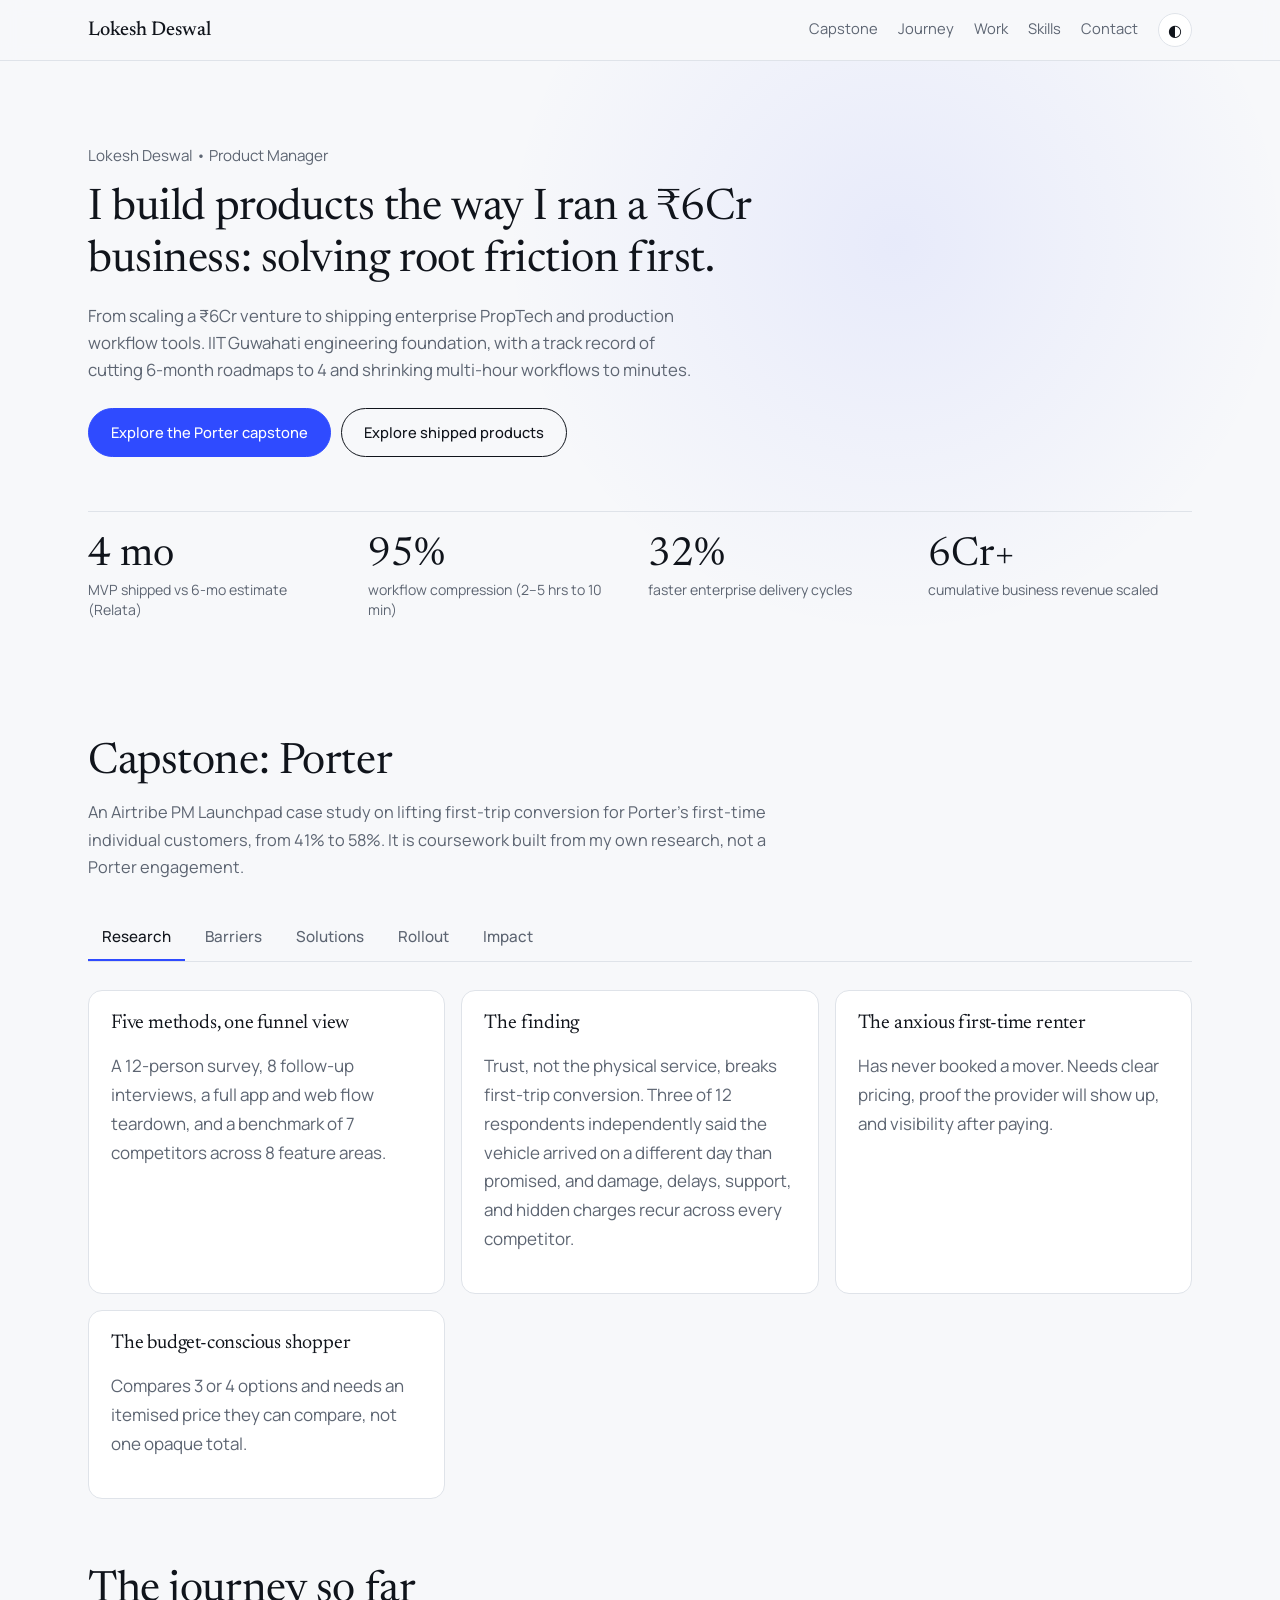
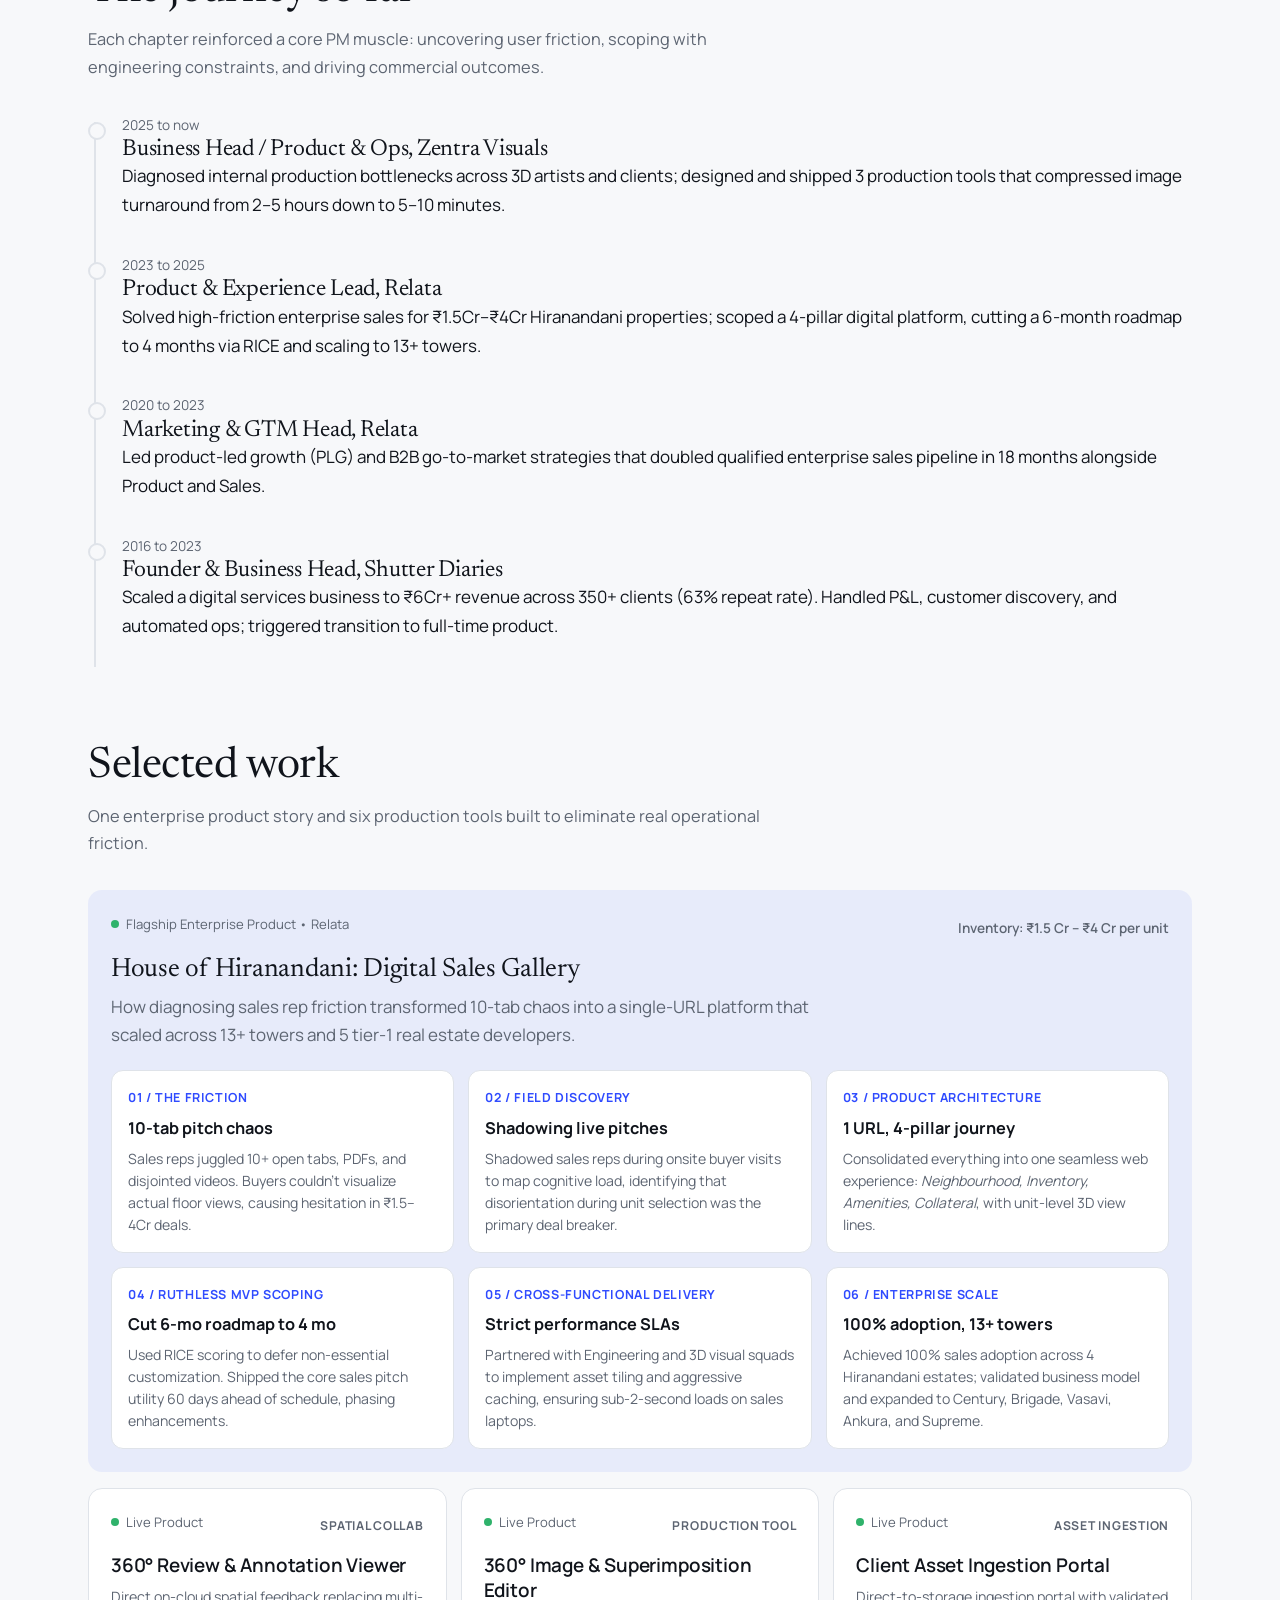
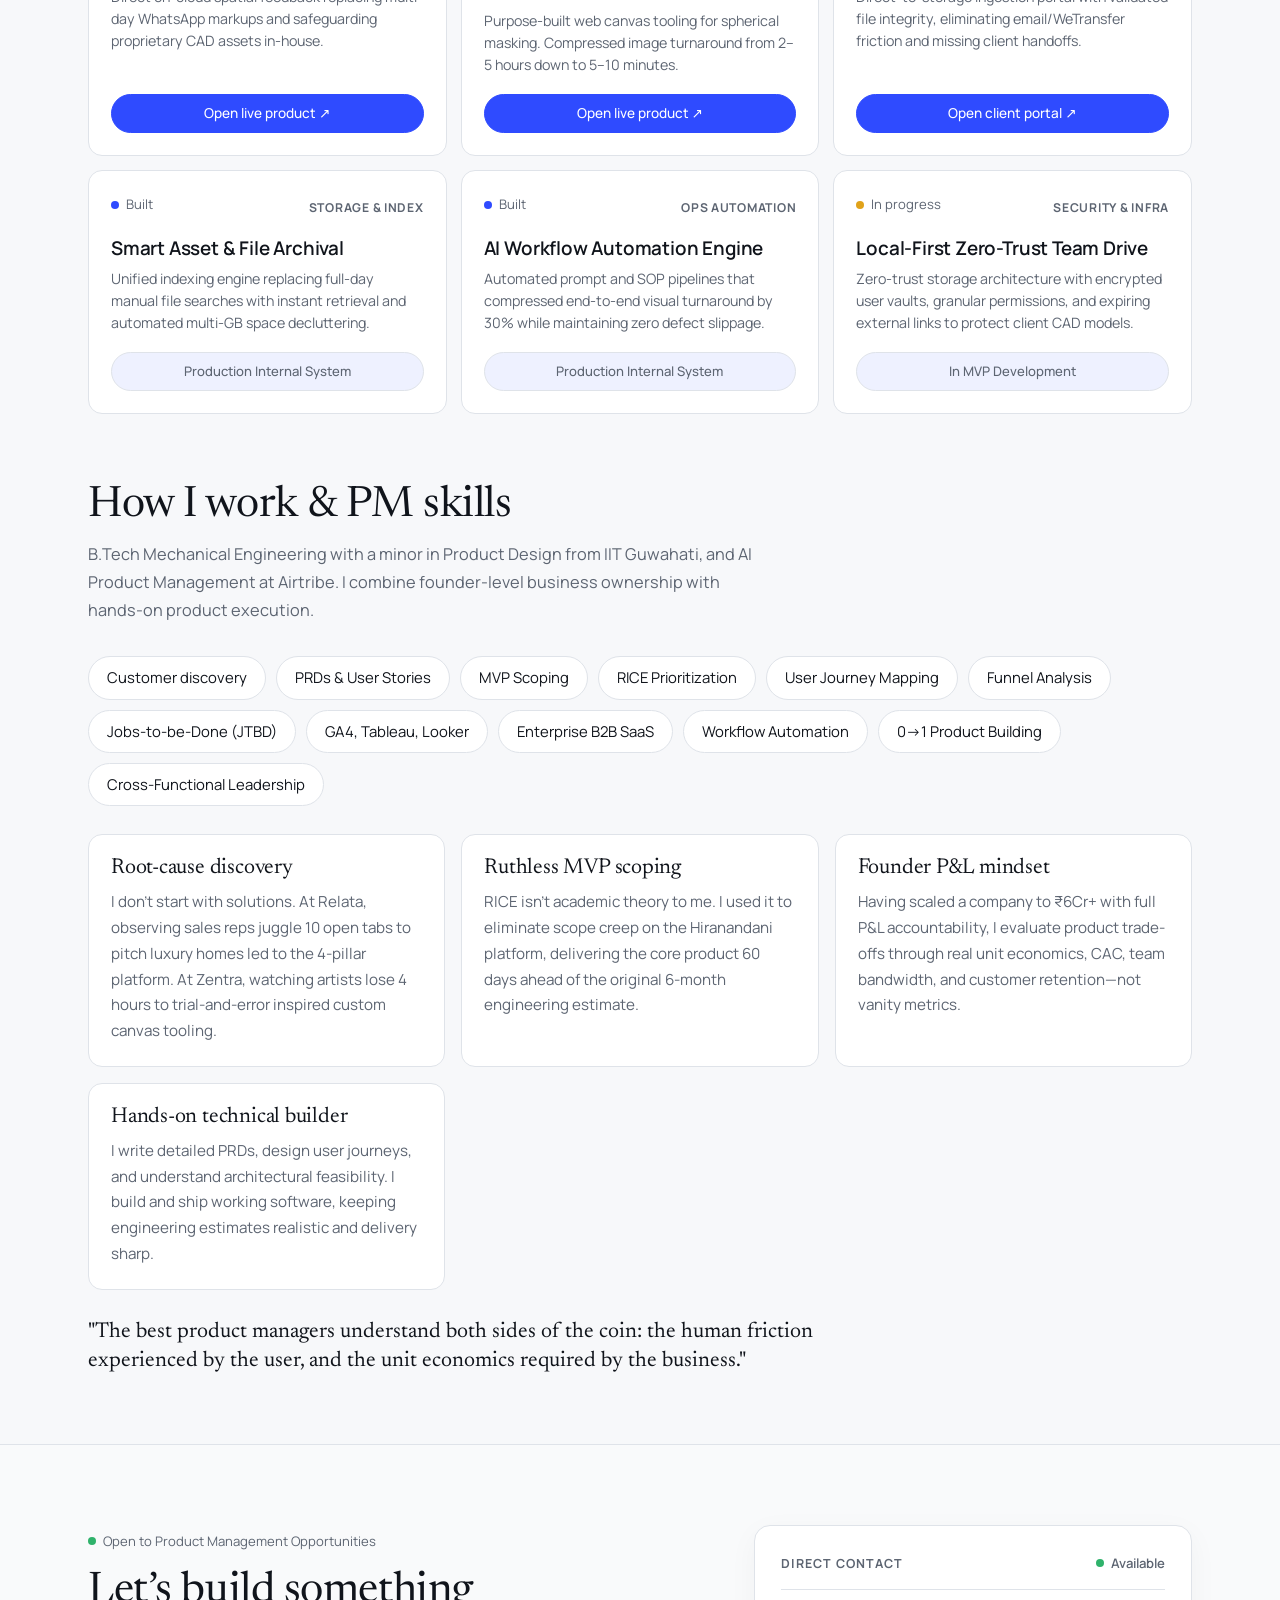
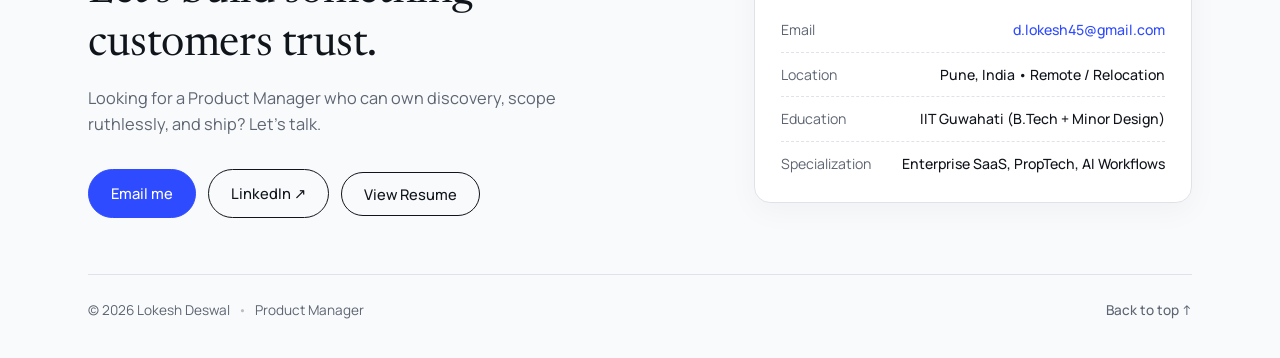
==== commit b3abd989: "Reorder Capstone above Journey and redesign footer with balanced orientation" ====
--- a/index.html
+++ b/index.html
@@ -104,8 +104,30 @@
 .chips{display:flex;flex-wrap:wrap;gap:10px}
 .chips span{border:1px solid var(--line);background:var(--card);border-radius:99px;padding:8px 18px;font-size:.93rem;transition:all .2s;cursor:default}
 .chips span:hover{background:var(--acc);color:var(--accfg);border-color:var(--acc);transform:translateY(-3px)}
-footer{padding:96px 0;border-top:1px solid var(--line)}
-footer h2{font-size:clamp(2.2rem,6vw,3.8rem);max-width:14ch}
+footer{padding:80px 0 36px;border-top:1px solid var(--line);position:relative;background:color-mix(in srgb,var(--card) 25%,var(--bg))}
+.footer-grid{display:grid;grid-template-columns:1.2fr .85fr;gap:48px;align-items:start}
+footer h2{font-size:clamp(1.95rem,3.4vw,2.95rem);max-width:32ch;line-height:1.2;text-wrap:balance;margin-bottom:0}
+footer .lead{max-width:52ch;text-wrap:pretty;line-height:1.6}
+.footer-actions{display:flex;flex-wrap:wrap;gap:12px;align-items:center;margin-top:28px}
+.footer-actions .btn{margin:0}
+.footer-card{background:var(--card);border:1px solid var(--line);border-radius:16px;padding:26px;box-shadow:0 8px 30px rgba(0,0,0,.04)}
+.contact-header{display:flex;justify-content:space-between;align-items:center;margin-bottom:18px;padding-bottom:14px;border-bottom:1px solid var(--line)}
+.contact-kicker{font-size:.78rem;text-transform:uppercase;letter-spacing:.08em;font-weight:700;color:var(--mute)}
+.status-indicator{display:inline-flex;align-items:center;gap:7px;font-size:.82rem;color:var(--mute);font-weight:600}
+.pulse-dot{display:inline-block;width:8px;height:8px;border-radius:50%;background:#2fb26b;box-shadow:0 0 0 0 rgba(47,178,107,.5);animation:pulse 2s infinite}
+@keyframes pulse{0%{box-shadow:0 0 0 0 rgba(47,178,107,.5)}70%{box-shadow:0 0 0 6px rgba(47,178,107,0)}100%{box-shadow:0 0 0 0 rgba(47,178,107,0)}}
+.contact-row{display:flex;justify-content:space-between;align-items:baseline;padding:10px 0;border-bottom:1px dashed var(--line);font-size:.88rem;gap:14px}
+.contact-row:last-child{border-bottom:0;padding-bottom:0}
+.contact-label{color:var(--mute);flex-shrink:0}
+.contact-val{color:var(--fg);font-weight:500;text-align:right}
+.contact-val a,.contact-row a.contact-val{color:var(--acc);text-decoration:none;transition:opacity .2s}
+.contact-val a:hover,.contact-row a.contact-val:hover{opacity:.8;text-decoration:underline}
+.footer-bottom{margin-top:56px;padding-top:24px;border-top:1px solid var(--line);display:flex;justify-content:space-between;align-items:center;font-size:.85rem;color:var(--mute);flex-wrap:wrap;gap:12px}
+.footer-meta{display:flex;align-items:center;gap:8px}
+.meta-sep{opacity:.4}
+.back-to-top{color:var(--mute);text-decoration:none;font-weight:500;transition:color .2s;display:inline-flex;align-items:center;gap:4px}
+.back-to-top:hover{color:var(--acc)}
+@media (max-width:860px){.footer-grid{grid-template-columns:1fr;gap:36px}}
 
 /* Modal Styling */
 .modal-overlay{position:fixed;inset:0;background:rgba(0,0,0,.65);backdrop-filter:blur(6px);-webkit-backdrop-filter:blur(6px);z-index:100;display:flex;align-items:center;justify-content:center;padding:20px;opacity:0;visibility:hidden;transition:opacity .25s ease,visibility .25s ease}
@@ -149,7 +171,7 @@
 </head>
 <body>
 <div id="bar"></div>
-<nav><div class="wrap"><b>Lokesh Deswal</b><a href="#journey">Journey</a><a href="#work">Work</a><a href="#capstone">Capstone</a><a href="#skills">Skills</a><a href="#contact">Contact</a><button id="theme" aria-label="Toggle light and dark theme">◐</button></div></nav>
+<nav><div class="wrap"><b>Lokesh Deswal</b><a href="#capstone">Capstone</a><a href="#journey">Journey</a><a href="#work">Work</a><a href="#skills">Skills</a><a href="#contact">Contact</a><button id="theme" aria-label="Toggle light and dark theme">◐</button></div></nav>
 
 <header class="hero" id="top"><div class="wrap">
 <small>Lokesh Deswal • Product Manager</small>
@@ -164,7 +186,42 @@
 </div>
 </div></header>
 
-<section id="journey"><div class="wrap">
+<section id="capstone"><div class="wrap">
+<h2 class="rv">Capstone: Porter</h2>
+<p class="lead rv">An Airtribe PM Launchpad case study on lifting first-trip conversion for Porter’s first-time individual customers, from 41% to 58%. It is coursework built from my own research, not a Porter engagement.</p>
+<div class="tabs" role="tablist" id="tabs">
+<button role="tab" aria-selected="true" data-t="p0">Research</button><button role="tab" aria-selected="false" data-t="p1">Barriers</button><button role="tab" aria-selected="false" data-t="p2">Solutions</button><button role="tab" aria-selected="false" data-t="p3">Rollout</button><button role="tab" aria-selected="false" data-t="p4">Impact</button></div>
+
+<div class="panel" id="p0"><div class="grid g2">
+<div class="card"><h3>Five methods, one funnel view</h3><p style="color:var(--mute)">A 12-person survey, 8 follow-up interviews, a full app and web flow teardown, and a benchmark of 7 competitors across 8 feature areas.</p></div>
+<div class="card"><h3>The finding</h3><p style="color:var(--mute)">Trust, not the physical service, breaks first-trip conversion. Three of 12 respondents independently said the vehicle arrived on a different day than promised, and damage, delays, support, and hidden charges recur across every competitor.</p></div>
+<div class="card"><h3>The anxious first-time renter</h3><p style="color:var(--mute)">Has never booked a mover. Needs clear pricing, proof the provider will show up, and visibility after paying.</p></div>
+<div class="card"><h3>The budget-conscious shopper</h3><p style="color:var(--mute)">Compares 3 or 4 options and needs an itemised price they can compare, not one opaque total.</p></div></div></div>
+
+<div class="panel" id="p1" hidden><p style="color:var(--mute);margin-top:0">RICE narrowed eight drop-off themes to two primary barriers, shown in blue.</p>
+<div class="bars" id="bars"></div>
+<div class="grid g2"><div class="card"><h3>1. An untrustworthy quote step</h3><p style="color:var(--mute)">The app hides the breakdown behind a tap-through, and the web gives no price without a 24 to 48 hour callback.</p></div>
+<div class="card"><h3>2. Blackout after payment</h3><p style="color:var(--mute)">No driver, vehicle, or status exactly when “will they show up” anxiety peaks.</p></div></div></div>
+
+<div class="panel" id="p2" hidden><p style="color:var(--mute);margin-top:0">Two additive screens, not a redesign. Pick a stage of the journey to see what changes.</p>
+<div class="chipset" id="stages"></div>
+<div class="ba"><div class="card"><h3>Today</h3><p id="today" style="margin:0"></p></div><div class="card"><h3>With the change</h3><p id="after" style="margin:0"></p></div></div>
+<p class="note" style="margin-top:16px">Solution 1, itemised price with a Price-Lock badge, scored RICE 0.425. Solution 2, driver and vehicle reveal with milestone status, scored 0.298. Both use data Porter already holds.</p></div>
+
+<div class="panel" id="p3" hidden><p style="color:var(--mute);margin-top:0">Gated cohorts in Bengaluru and Pune first. Select a stage to see who is in it and what must be true to move on.</p>
+<div class="chipset" id="cohorts"></div>
+<div class="card"><h3 id="cwho" style="margin-bottom:6px"></h3><p id="cgate" style="margin:0;color:var(--mute)"></p></div></div>
+
+<div class="panel" id="p4" hidden><div class="card calc"><h3>Business impact model</h3><p style="color:var(--mute);margin-top:6px">Defaults match the capstone: 100,000 monthly users at quote stage, 41% to 58% conversion, ₹8,000 average order, and about a 17% platform take rate. Move the sliders to test it.</p>
+<label>Monthly quote-stage users<input type="range" id="u" min="20000" max="300000" step="5000" value="100000"><output id="uo"></output></label>
+<label>Current conversion<input type="range" id="c0" min="20" max="60" value="41"><output id="c0o"></output></label>
+<label>Target conversion<input type="range" id="c1" min="25" max="80" value="58"><output id="c1o"></output></label>
+<label>Average order value<input type="range" id="a" min="2000" max="15000" step="500" value="8000"><output id="ao"></output></label>
+<div class="res"><div><b id="r1">0</b><span>extra trips a month</span></div><div><b id="r2">0</b><span>extra monthly GMV, in ₹ crore</span></div><div><b id="r3">0</b><span>extra monthly platform revenue, in ₹ crore</span></div></div></div>
+<p class="note">North Star: first-trip completion rate. Guardrails: no-show rate, 30 and 90 day rebooking, fare disputes and damage claims, first-timer CSAT. RICE scores are directional estimates from a small sample, and these impact figures are an illustrative model, not a forecast.</p></div>
+</div></section>
+
+<section id="journey" style="padding-top:0"><div class="wrap">
 <h2 class="rv">The journey so far</h2>
 <p class="lead rv">Each chapter reinforced a core PM muscle: uncovering user friction, scoping with engineering constraints, and driving commercial outcomes.</p>
 <ol class="tl" id="tl">
@@ -263,41 +320,6 @@
 </div>
 </div></section>
 
-<section id="capstone" style="padding-top:0"><div class="wrap">
-<h2 class="rv">Capstone: Porter</h2>
-<p class="lead rv">An Airtribe PM Launchpad case study on lifting first-trip conversion for Porter’s first-time individual customers, from 41% to 58%. It is coursework built from my own research, not a Porter engagement.</p>
-<div class="tabs" role="tablist" id="tabs">
-<button role="tab" aria-selected="true" data-t="p0">Research</button><button role="tab" aria-selected="false" data-t="p1">Barriers</button><button role="tab" aria-selected="false" data-t="p2">Solutions</button><button role="tab" aria-selected="false" data-t="p3">Rollout</button><button role="tab" aria-selected="false" data-t="p4">Impact</button></div>
-
-<div class="panel" id="p0"><div class="grid g2">
-<div class="card"><h3>Five methods, one funnel view</h3><p style="color:var(--mute)">A 12-person survey, 8 follow-up interviews, a full app and web flow teardown, and a benchmark of 7 competitors across 8 feature areas.</p></div>
-<div class="card"><h3>The finding</h3><p style="color:var(--mute)">Trust, not the physical service, breaks first-trip conversion. Three of 12 respondents independently said the vehicle arrived on a different day than promised, and damage, delays, support, and hidden charges recur across every competitor.</p></div>
-<div class="card"><h3>The anxious first-time renter</h3><p style="color:var(--mute)">Has never booked a mover. Needs clear pricing, proof the provider will show up, and visibility after paying.</p></div>
-<div class="card"><h3>The budget-conscious shopper</h3><p style="color:var(--mute)">Compares 3 or 4 options and needs an itemised price they can compare, not one opaque total.</p></div></div></div>
-
-<div class="panel" id="p1" hidden><p style="color:var(--mute);margin-top:0">RICE narrowed eight drop-off themes to two primary barriers, shown in blue.</p>
-<div class="bars" id="bars"></div>
-<div class="grid g2"><div class="card"><h3>1. An untrustworthy quote step</h3><p style="color:var(--mute)">The app hides the breakdown behind a tap-through, and the web gives no price without a 24 to 48 hour callback.</p></div>
-<div class="card"><h3>2. Blackout after payment</h3><p style="color:var(--mute)">No driver, vehicle, or status exactly when “will they show up” anxiety peaks.</p></div></div></div>
-
-<div class="panel" id="p2" hidden><p style="color:var(--mute);margin-top:0">Two additive screens, not a redesign. Pick a stage of the journey to see what changes.</p>
-<div class="chipset" id="stages"></div>
-<div class="ba"><div class="card"><h3>Today</h3><p id="today" style="margin:0"></p></div><div class="card"><h3>With the change</h3><p id="after" style="margin:0"></p></div></div>
-<p class="note" style="margin-top:16px">Solution 1, itemised price with a Price-Lock badge, scored RICE 0.425. Solution 2, driver and vehicle reveal with milestone status, scored 0.298. Both use data Porter already holds.</p></div>
-
-<div class="panel" id="p3" hidden><p style="color:var(--mute);margin-top:0">Gated cohorts in Bengaluru and Pune first. Select a stage to see who is in it and what must be true to move on.</p>
-<div class="chipset" id="cohorts"></div>
-<div class="card"><h3 id="cwho" style="margin-bottom:6px"></h3><p id="cgate" style="margin:0;color:var(--mute)"></p></div></div>
-
-<div class="panel" id="p4" hidden><div class="card calc"><h3>Business impact model</h3><p style="color:var(--mute);margin-top:6px">Defaults match the capstone: 100,000 monthly users at quote stage, 41% to 58% conversion, ₹8,000 average order, and about a 17% platform take rate. Move the sliders to test it.</p>
-<label>Monthly quote-stage users<input type="range" id="u" min="20000" max="300000" step="5000" value="100000"><output id="uo"></output></label>
-<label>Current conversion<input type="range" id="c0" min="20" max="60" value="41"><output id="c0o"></output></label>
-<label>Target conversion<input type="range" id="c1" min="25" max="80" value="58"><output id="c1o"></output></label>
-<label>Average order value<input type="range" id="a" min="2000" max="15000" step="500" value="8000"><output id="ao"></output></label>
-<div class="res"><div><b id="r1">0</b><span>extra trips a month</span></div><div><b id="r2">0</b><span>extra monthly GMV, in ₹ crore</span></div><div><b id="r3">0</b><span>extra monthly platform revenue, in ₹ crore</span></div></div></div>
-<p class="note">North Star: first-trip completion rate. Guardrails: no-show rate, 30 and 90 day rebooking, fare disputes and damage claims, first-timer CSAT. RICE scores are directional estimates from a small sample, and these impact figures are an illustrative model, not a forecast.</p></div>
-</div></section>
-
 <section id="skills" style="padding-top:0"><div class="wrap">
 <h2 class="rv">How I work &amp; PM skills</h2>
 <p class="lead rv">B.Tech Mechanical Engineering with a minor in Product Design from IIT Guwahati, and AI Product Management at Airtribe. I combine founder-level business ownership with hands-on product execution.</p>
@@ -311,9 +333,51 @@
 <p class="rv" style="margin:28px 0 0;max-width:62ch;font-family:Newsreader,Georgia,serif;font-size:1.35rem;line-height:1.35">"The best product managers understand both sides of the coin: the human friction experienced by the user, and the unit economics required by the business."</p>
 </div></section>
 
-<footer id="contact"><div class="wrap"><h2 class="rv">Let’s build something customers trust.</h2>
-<p class="lead rv" style="margin-top:14px">Looking for a Product Manager who can own discovery, scope ruthlessly, and ship? Let's talk.</p>
-<a class="btn main" href="mailto:d.lokesh45@gmail.com">Email me</a><a class="btn" href="https://linkedin.com/in/lokeshdeswal" target="_blank" rel="noopener">LinkedIn</a><button class="btn" id="btnFooterResume">View Resume</button></div></footer>
+<footer id="contact"><div class="wrap">
+  <div class="footer-grid">
+    <div class="footer-main rv">
+      <div class="dot" style="margin-bottom:14px">Open to Product Management Opportunities</div>
+      <h2>Let’s build something customers trust.</h2>
+      <p class="lead" style="margin-top:14px">Looking for a Product Manager who can own discovery, scope ruthlessly, and ship? Let's talk.</p>
+      <div class="footer-actions">
+        <a class="btn main" href="mailto:d.lokesh45@gmail.com">Email me</a>
+        <a class="btn" href="https://linkedin.com/in/lokeshdeswal" target="_blank" rel="noopener">LinkedIn ↗</a>
+        <button class="btn" id="btnFooterResume">View Resume</button>
+      </div>
+    </div>
+    <div class="footer-card card rv">
+      <div class="contact-header">
+        <span class="contact-kicker">Direct Contact</span>
+        <span class="status-indicator"><span class="pulse-dot"></span> Available</span>
+      </div>
+      <div class="contact-row">
+        <span class="contact-label">Email</span>
+        <a href="mailto:d.lokesh45@gmail.com" class="contact-val">d.lokesh45@gmail.com</a>
+      </div>
+      <div class="contact-row">
+        <span class="contact-label">Location</span>
+        <span class="contact-val">Pune, India • Remote / Relocation</span>
+      </div>
+      <div class="contact-row">
+        <span class="contact-label">Education</span>
+        <span class="contact-val">IIT Guwahati (B.Tech + Minor Design)</span>
+      </div>
+      <div class="contact-row">
+        <span class="contact-label">Specialization</span>
+        <span class="contact-val">Enterprise SaaS, PropTech, AI Workflows</span>
+      </div>
+    </div>
+  </div>
+  
+  <div class="footer-bottom">
+    <div class="footer-meta">
+      <span>© 2026 Lokesh Deswal</span>
+      <span class="meta-sep">•</span>
+      <span>Product Manager</span>
+    </div>
+    <a href="#top" class="back-to-top">Back to top ↑</a>
+  </div>
+</div></footer>
 
 <!-- ==========================================================================
      RESUME MODAL & ATS EXPORT
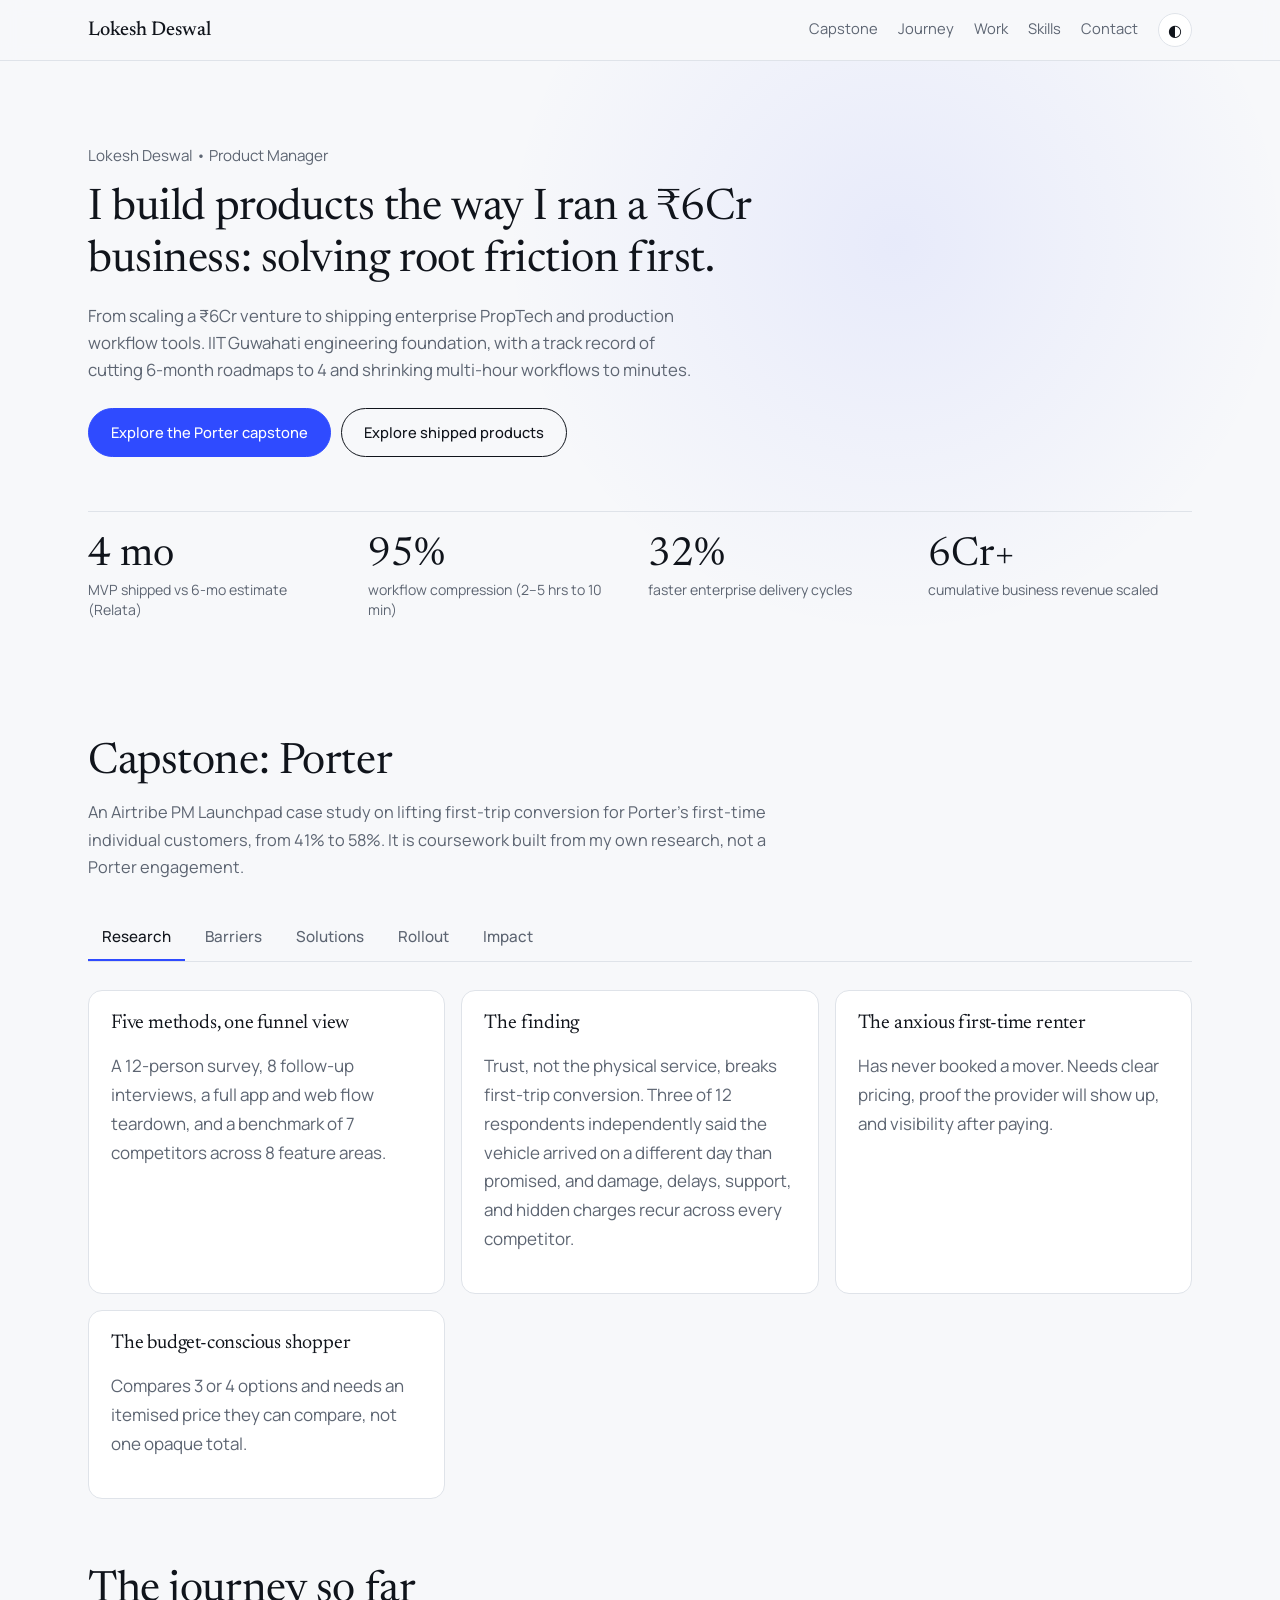
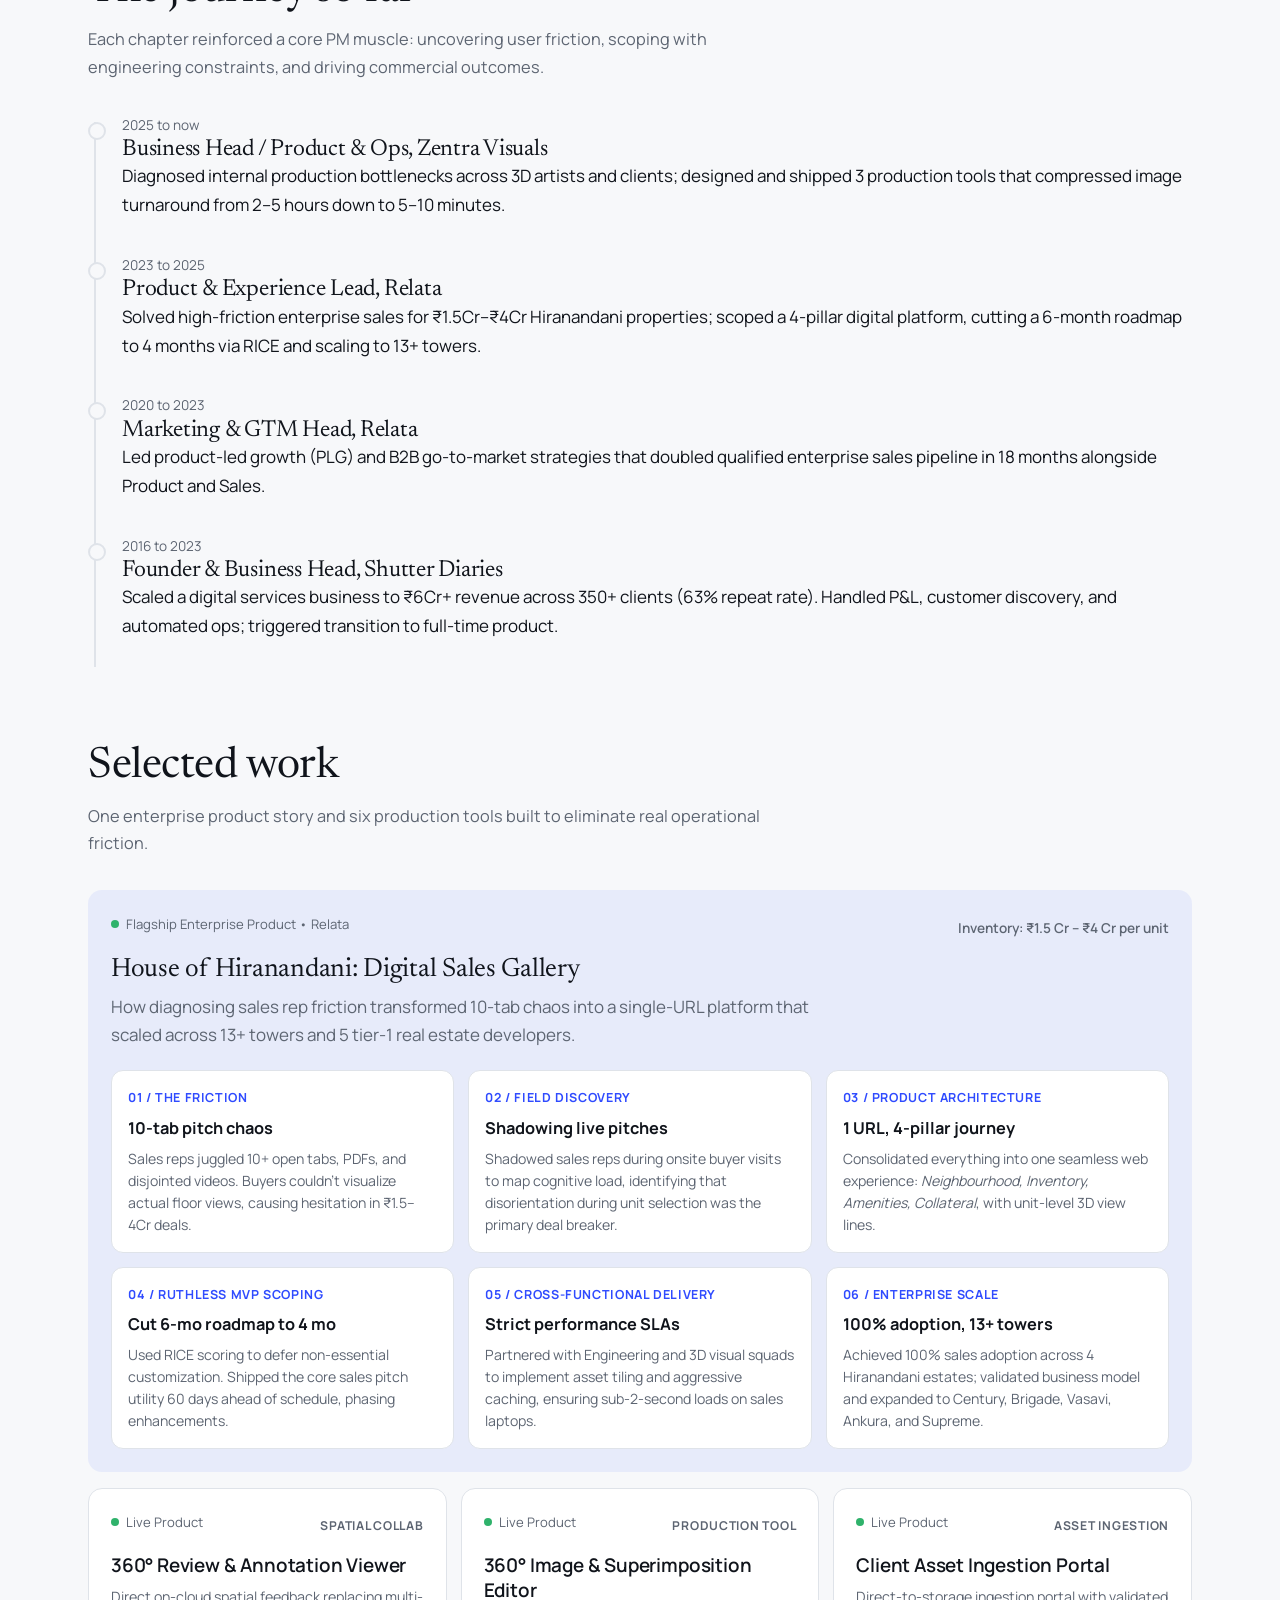
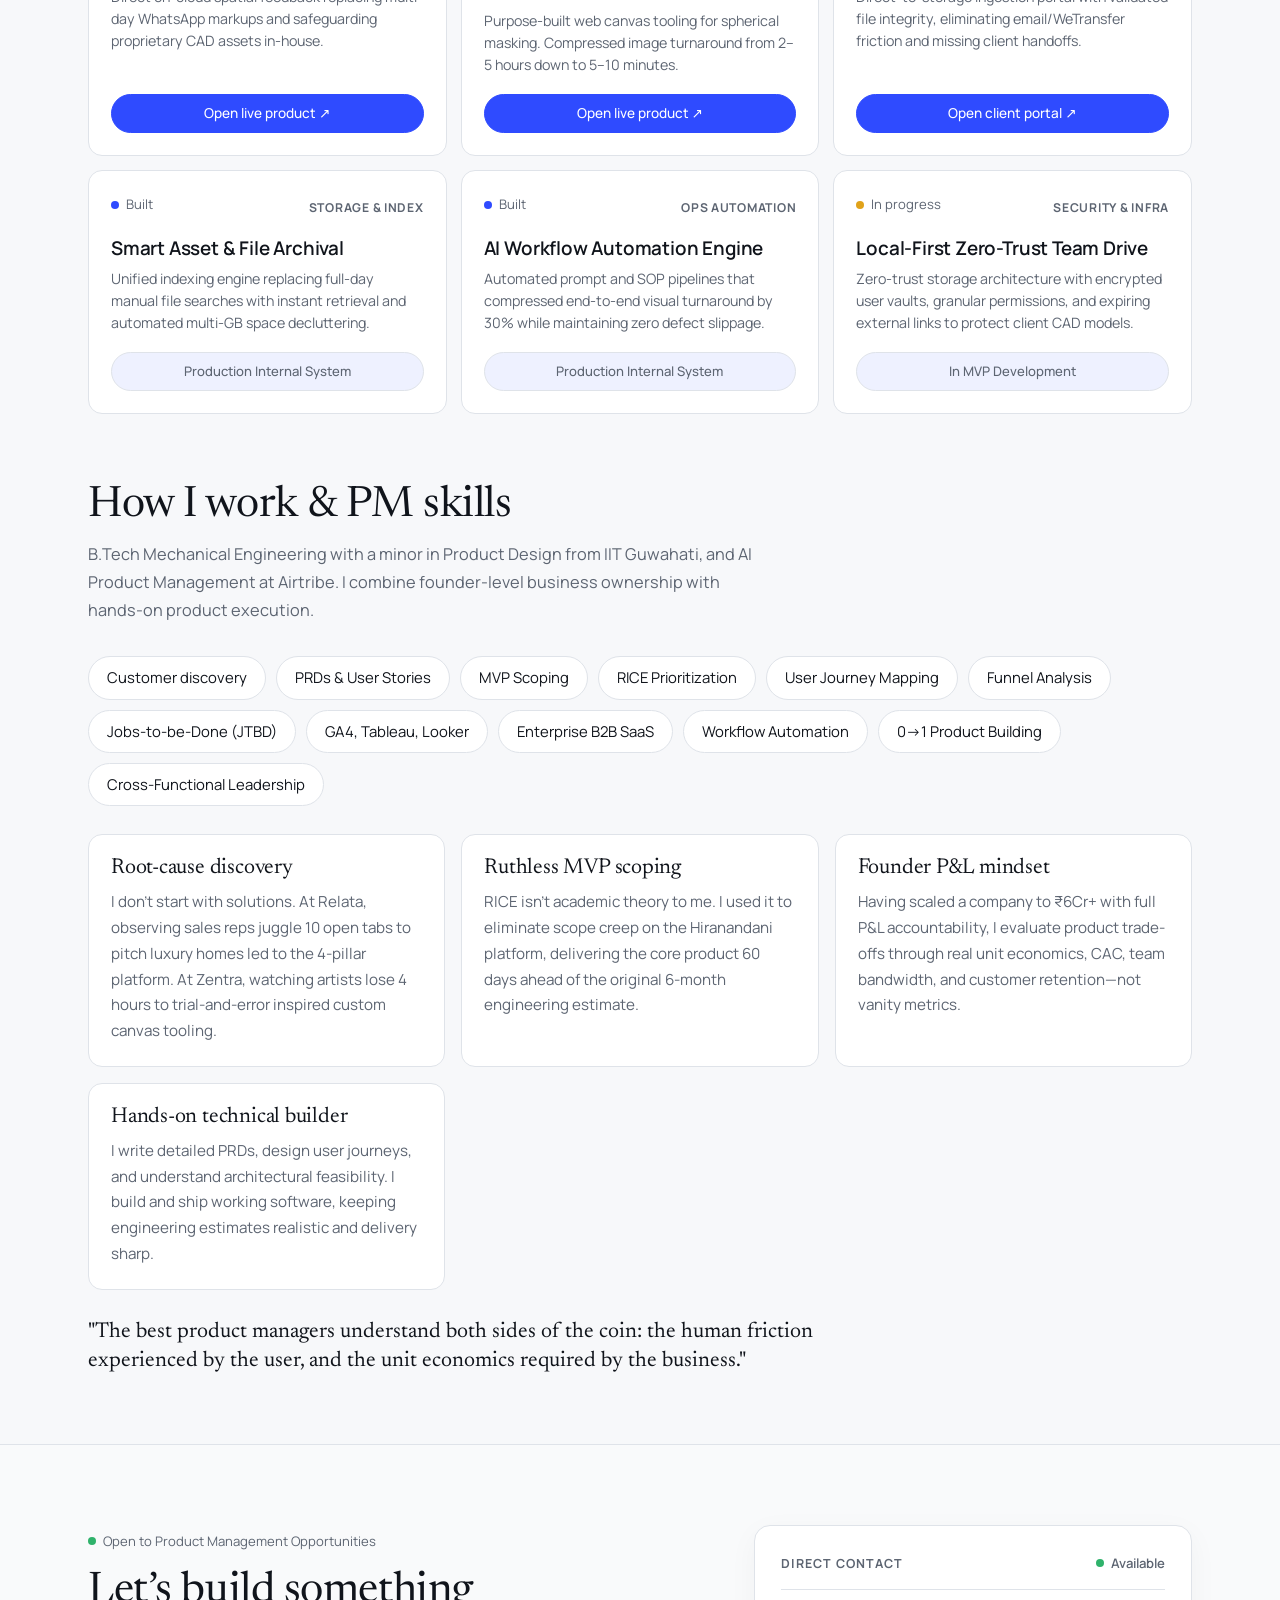
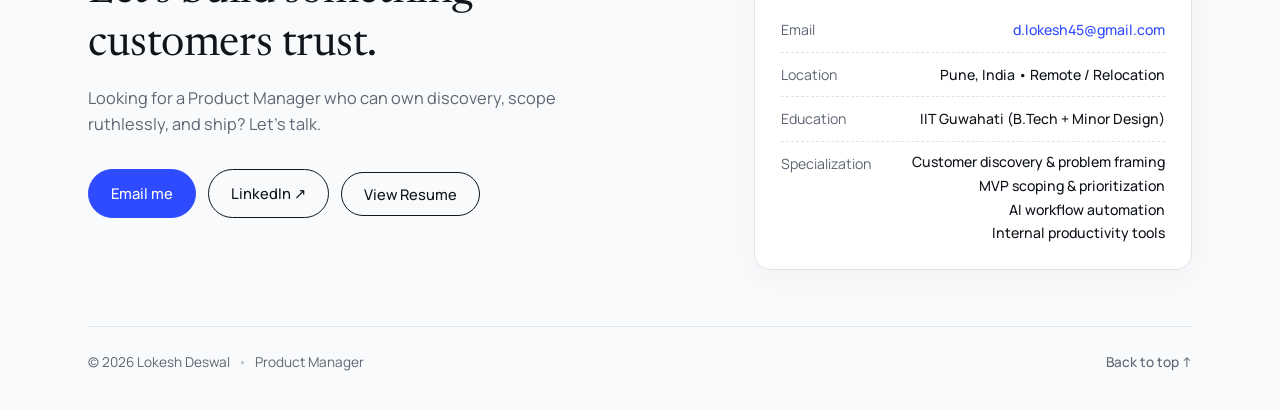
==== commit 07529b24: "Update Specialization in footer contact card" ====
--- a/index.html
+++ b/index.html
@@ -362,9 +362,14 @@
         <span class="contact-label">Education</span>
         <span class="contact-val">IIT Guwahati (B.Tech + Minor Design)</span>
       </div>
-      <div class="contact-row">
+      <div class="contact-row" style="align-items:flex-start">
         <span class="contact-label">Specialization</span>
-        <span class="contact-val">Enterprise SaaS, PropTech, AI Workflows</span>
+        <span class="contact-val" style="display:flex;flex-direction:column;gap:4px;text-align:right;line-height:1.4">
+          <span>Customer discovery &amp; problem framing</span>
+          <span>MVP scoping &amp; prioritization</span>
+          <span>AI workflow automation</span>
+          <span>Internal productivity tools</span>
+        </span>
       </div>
     </div>
   </div>
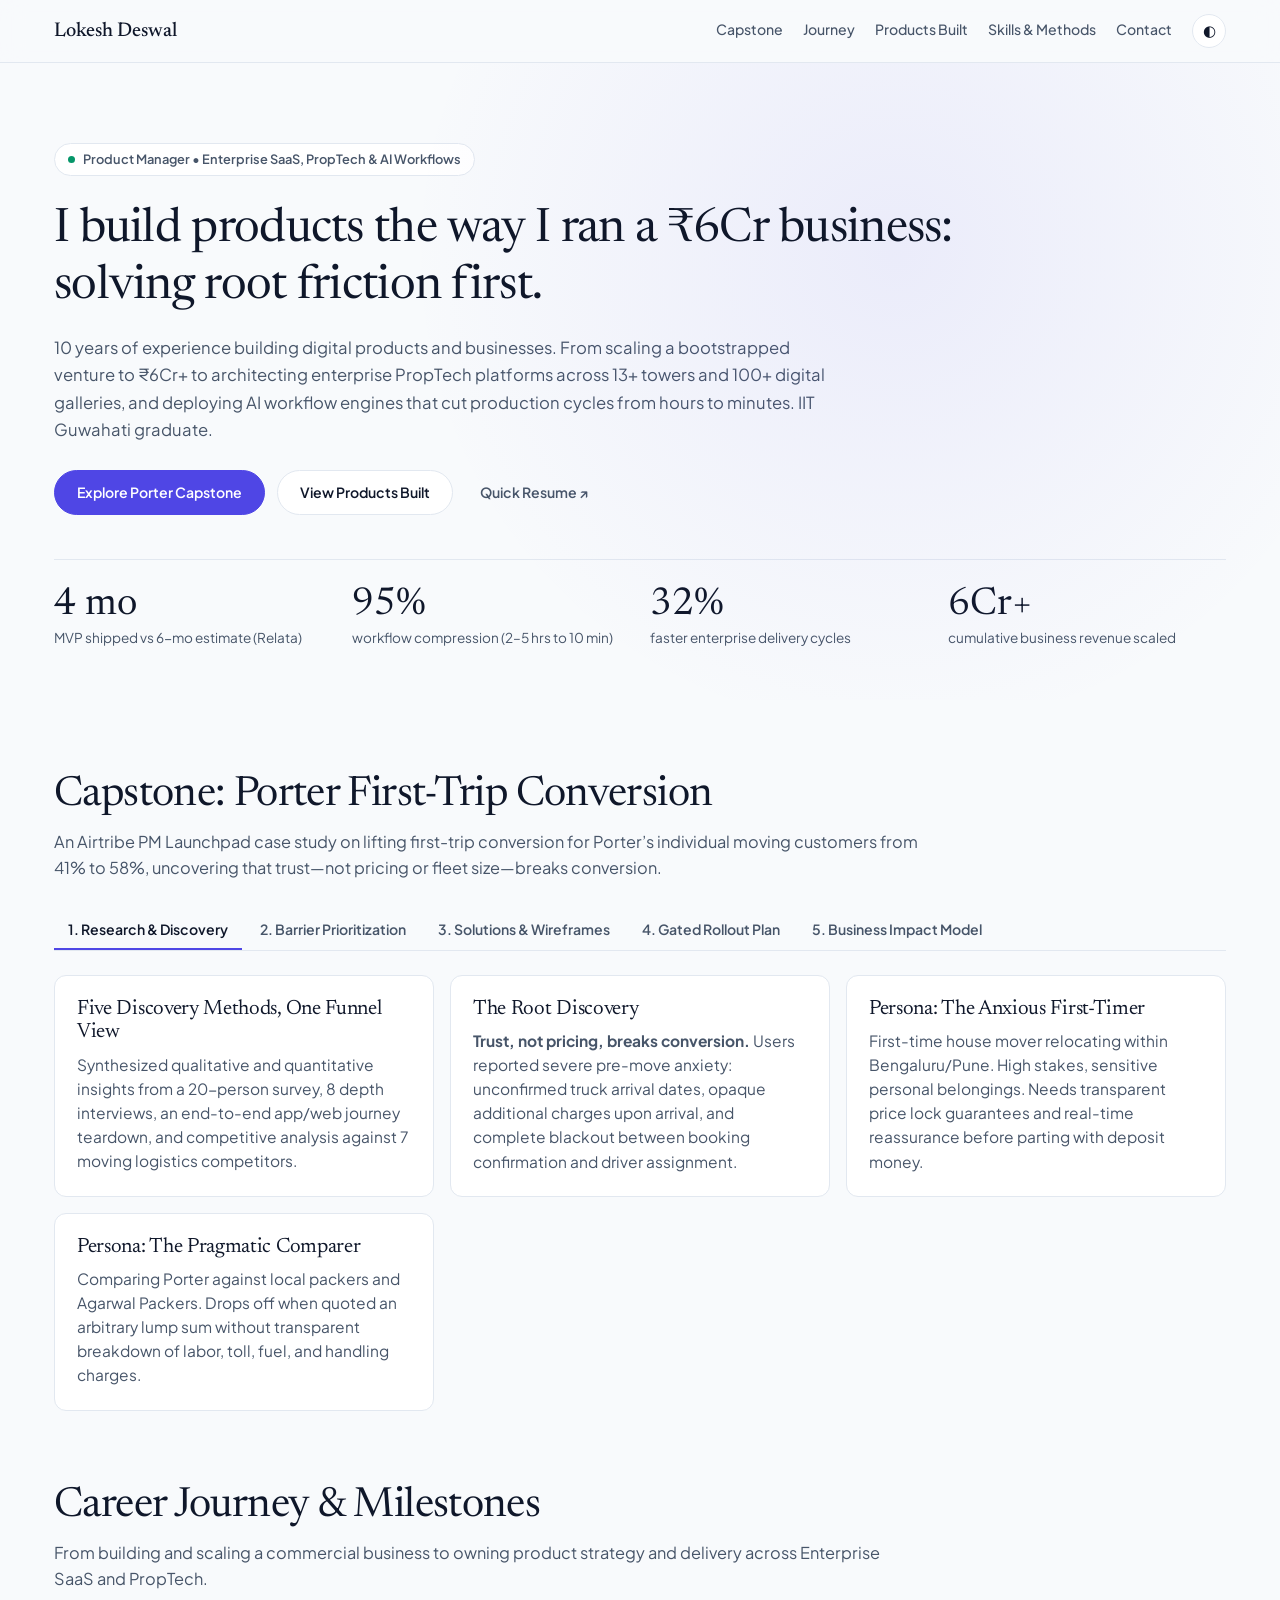
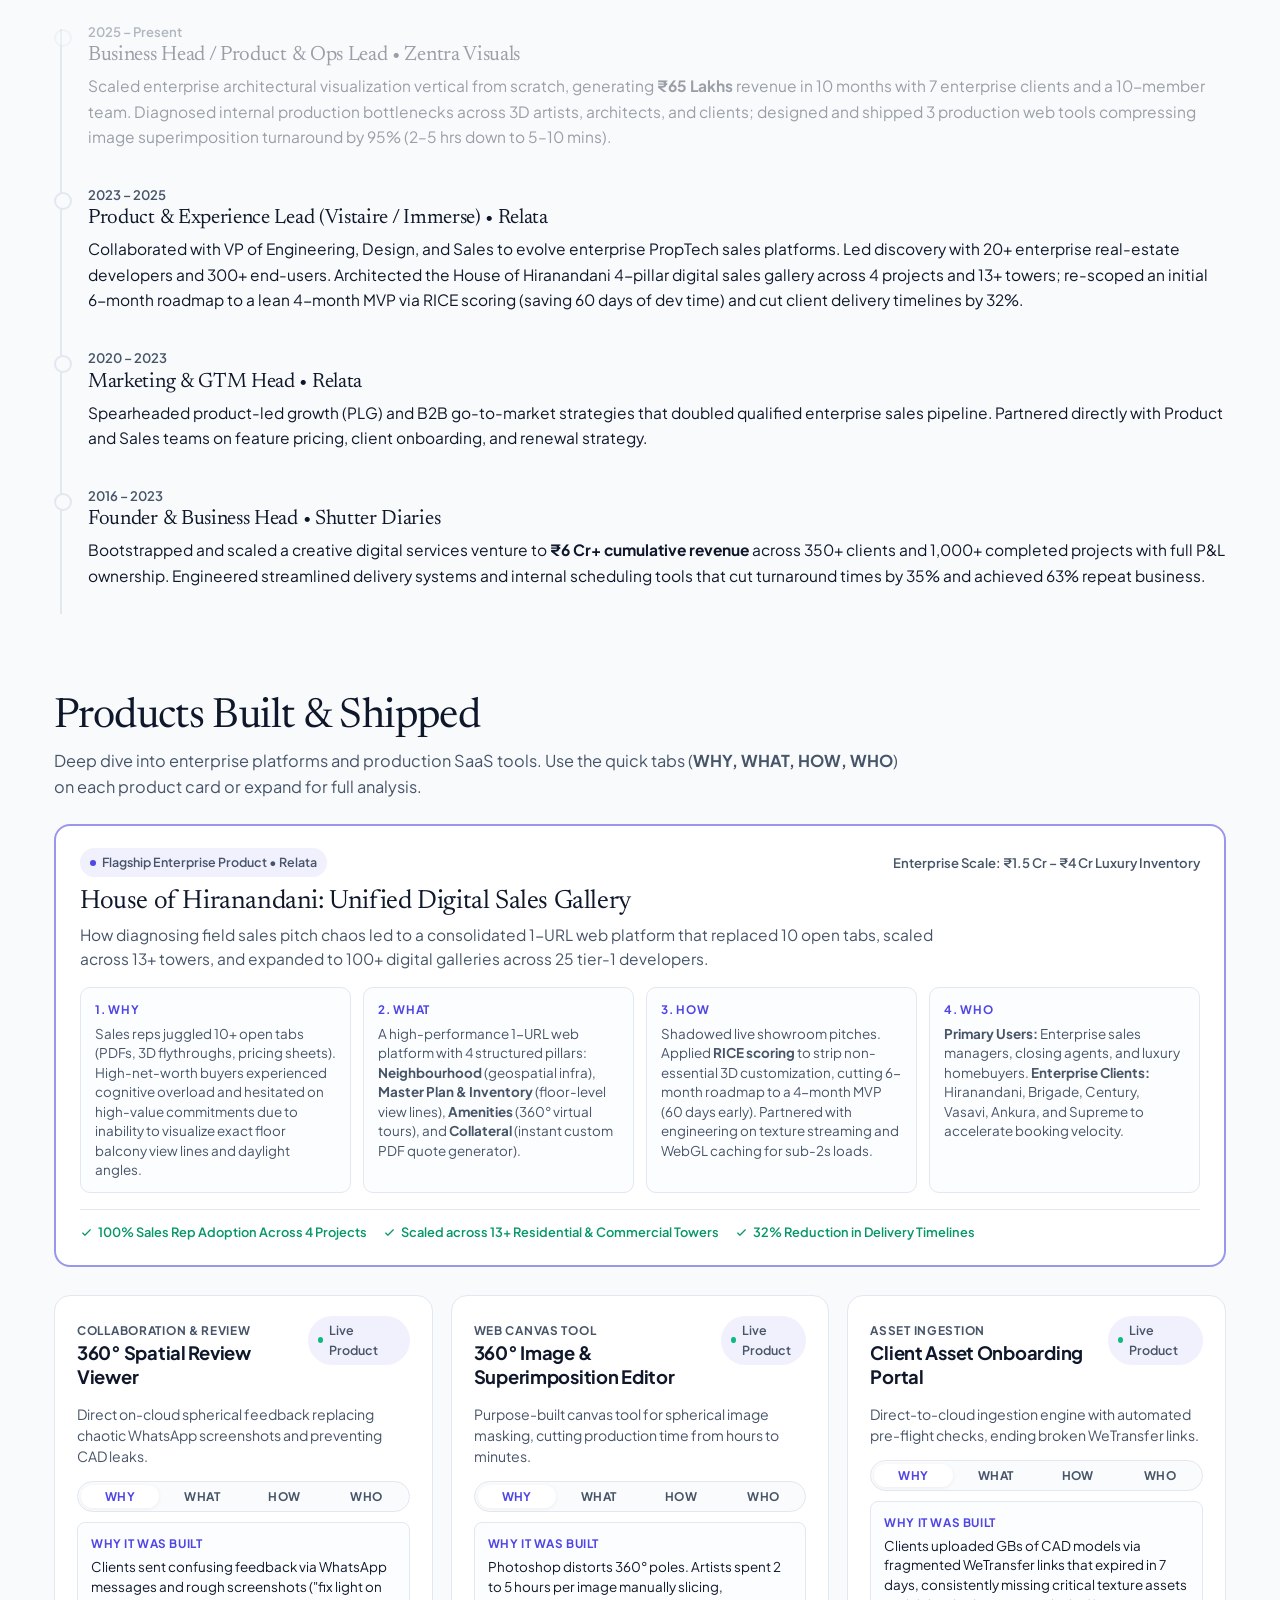
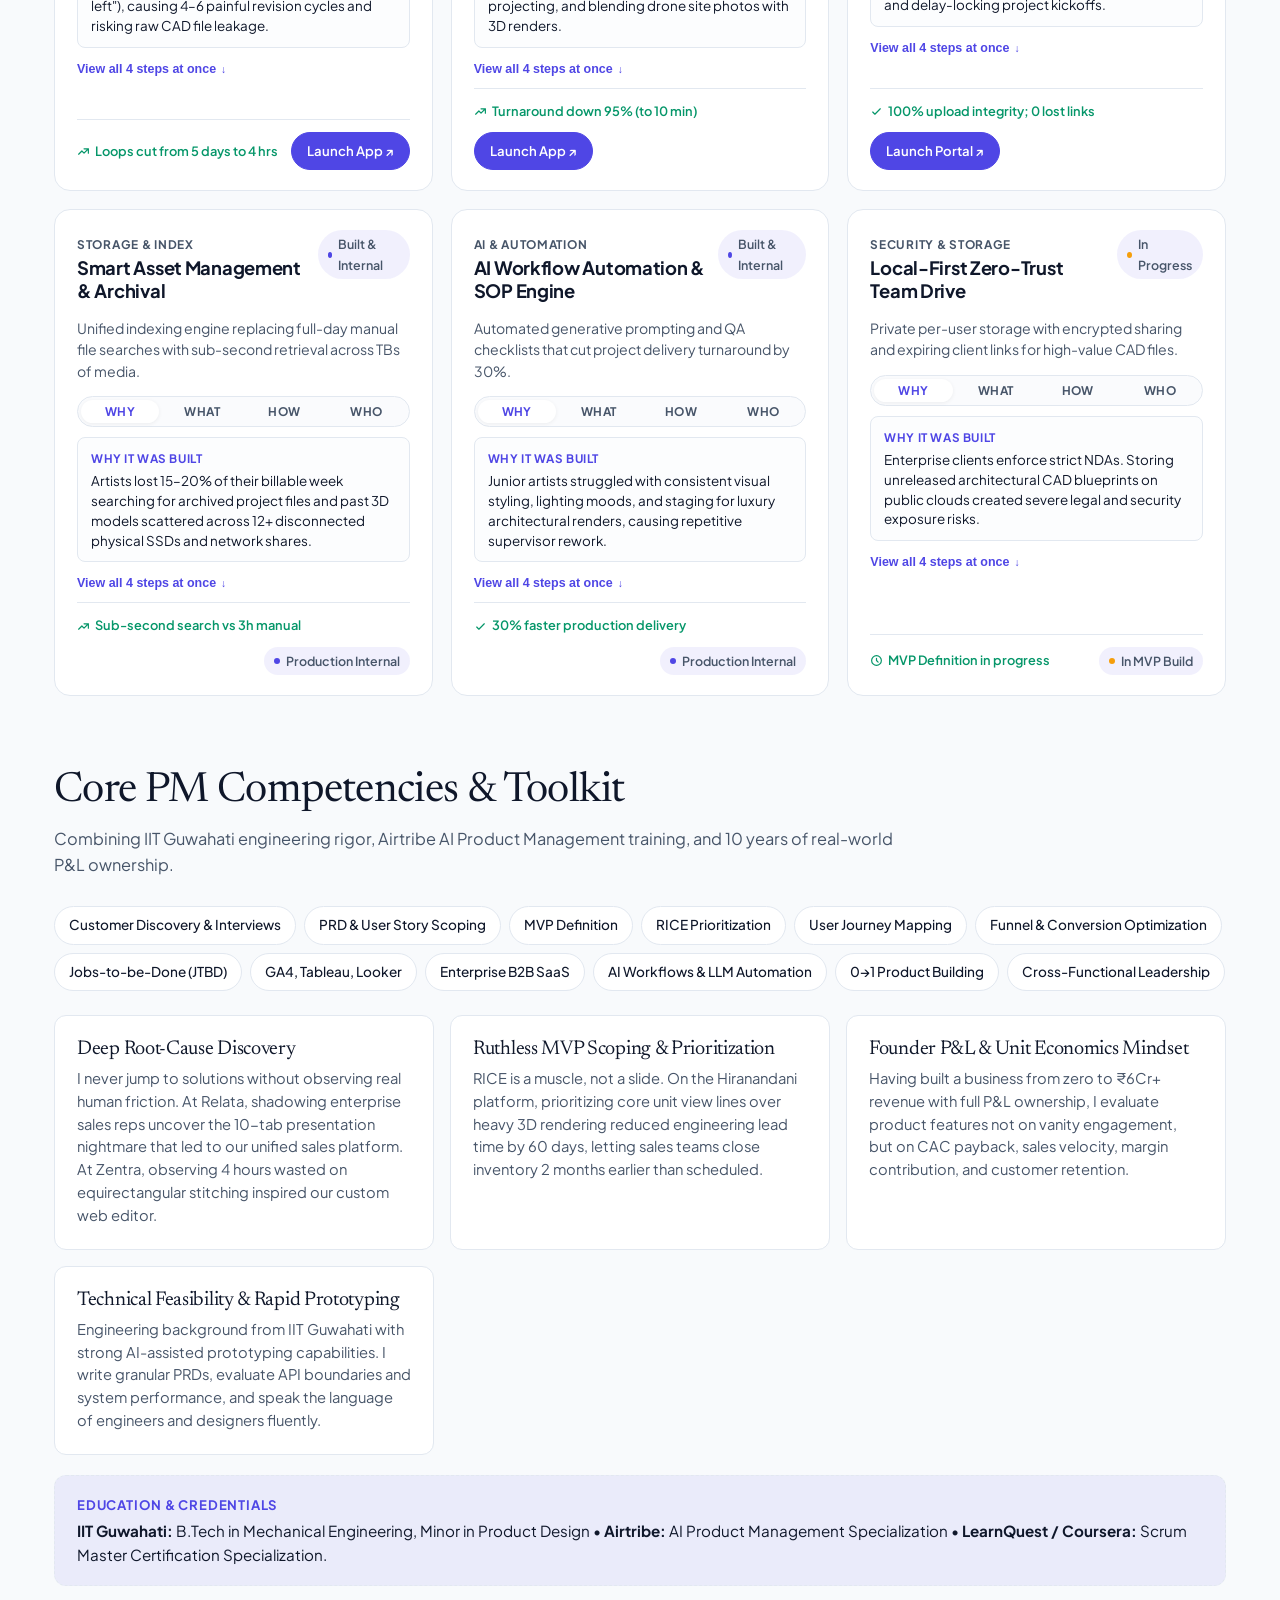
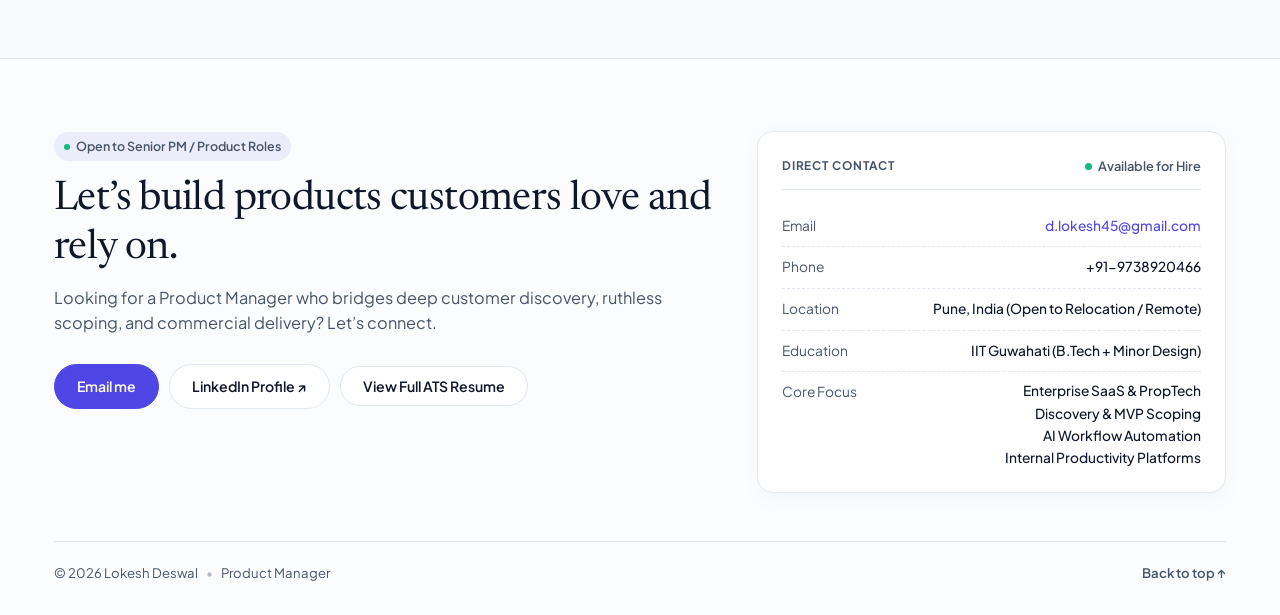
==== commit ccc46269: "feat: integrate GA4 tracking, redesign portfolio UI/UX, and enhance product details with 4-step fram" ====
--- a/index.html
+++ b/index.html
@@ -3,158 +3,302 @@
 <head>
 <meta charset="utf-8">
 <meta name="viewport" content="width=device-width, initial-scale=1, viewport-fit=cover">
-<title>Lokesh Deswal | Product Manager</title>
-<meta name="description" content="Portfolio of Lokesh Deswal — Product Manager with 10+ years across PropTech, Enterprise SaaS, and AI Workflows. IIT Guwahati alumnus.">
+<title>Lokesh Deswal | Senior Product Manager & Builder</title>
+<meta name="description" content="Portfolio of Lokesh Deswal — Product Manager with 10+ years across Enterprise SaaS, PropTech, and AI Workflows. IIT Guwahati alumnus.">
+
+<!-- Google tag (gtag.js) - Google Analytics -->
+<script async src="https://www.googletagmanager.com/gtag/js?id=G-7G4LE0TXHR"></script>
+<script>
+  window.dataLayer = window.dataLayer || [];
+  function gtag(){dataLayer.push(arguments);}
+  gtag('js', new Date());
+  gtag('config', 'G-7G4LE0TXHR', {
+    page_title: document.title,
+    page_location: window.location.href,
+    send_page_view: true
+  });
+</script>
+
 <link rel="preconnect" href="https://fonts.googleapis.com">
 <link rel="preconnect" href="https://fonts.gstatic.com" crossorigin>
-<link href="https://fonts.googleapis.com/css2?family=Newsreader:ital,opsz,wght@0,6..72,400;0,6..72,500;1,6..72,400&family=Manrope:wght@400;500;600;700&display=swap" rel="stylesheet">
+<link href="https://fonts.googleapis.com/css2?family=Newsreader:ital,opsz,wght@0,6..72,400;0,6..72,500;1,6..72,400&family=Plus+Jakarta+Sans:ital,wght@0,400;0,500;0,600;0,700;1,400&display=swap" rel="stylesheet">
 <style>
-:root{--bg:#f7f8fa;--fg:#10141b;--mute:#5d6572;--line:#dfe3e9;--card:#fff;--acc:#2f4bff;--accfg:#fff;--soft:rgba(47,75,255,.08);
-box-sizing:border-box;padding-top:env(safe-area-inset-top,0px);padding-bottom:env(safe-area-inset-bottom,0px)}
-@media (prefers-color-scheme:dark){:root:not([data-theme="light"]){--bg:#0c1016;--fg:#eef1f6;--mute:#98a2b3;--line:#222a36;--card:#131923;--acc:#8ea2ff;--accfg:#0c1016;--soft:rgba(142,162,255,.1)}}
-:root[data-theme="dark"]{--bg:#0c1016;--fg:#eef1f6;--mute:#98a2b3;--line:#222a36;--card:#131923;--acc:#8ea2ff;--accfg:#0c1016;--soft:rgba(142,162,255,.1)}
+:root{
+  --bg: #f8fafc;
+  --fg: #0f172a;
+  --mute: #475569;
+  --subtle: #64748b;
+  --line: #e2e8f0;
+  --card: #ffffff;
+  --card-elevated: #ffffff;
+  --acc: #4f46e5;
+  --acc-hover: #4338ca;
+  --accfg: #ffffff;
+  --soft: rgba(79, 70, 229, 0.08);
+  --success: #059669;
+  --success-bg: rgba(5, 150, 105, 0.08);
+  --radius-sm: 8px;
+  --radius-md: 12px;
+  --radius-lg: 16px;
+  box-sizing: border-box;
+  padding-top: env(safe-area-inset-top, 0px);
+  padding-bottom: env(safe-area-inset-bottom, 0px);
+}
+
+@media (prefers-color-scheme: dark){
+  :root:not([data-theme="light"]){
+    --bg: #090d16;
+    --fg: #f1f5f9;
+    --mute: #94a3b8;
+    --subtle: #64748b;
+    --line: #1e293b;
+    --card: #0f172a;
+    --card-elevated: #131c31;
+    --acc: #6366f1;
+    --acc-hover: #818cf8;
+    --accfg: #090d16;
+    --soft: rgba(99, 102, 241, 0.12);
+    --success: #10b981;
+    --success-bg: rgba(16, 185, 129, 0.12);
+  }
+}
+
+:root[data-theme="dark"]{
+  --bg: #090d16;
+  --fg: #f1f5f9;
+  --mute: #94a3b8;
+  --subtle: #64748b;
+  --line: #1e293b;
+  --card: #0f172a;
+  --card-elevated: #131c31;
+  --acc: #6366f1;
+  --acc-hover: #818cf8;
+  --accfg: #090d16;
+  --soft: rgba(99, 102, 241, 0.12);
+  --success: #10b981;
+  --success-bg: rgba(16, 185, 129, 0.12);
+}
+
 *{box-sizing:border-box}
-html{scroll-behavior:smooth;scroll-padding-top:calc(70px + env(safe-area-inset-top,0px))}
-body{margin:0;background:var(--bg);color:var(--fg);font:400 17px/1.7 Manrope,system-ui,sans-serif;transition:background .4s,color .4s}
-h1,h2,h3{font-family:Newsreader,Georgia,serif;font-weight:400;line-height:1.1;margin:0;letter-spacing:-.01em}
-.wrap{max-width:1160px;margin:0 auto;padding:0 28px}
-section{padding:68px 0}
-h2{font-size:clamp(1.9rem,4vw,2.7rem);margin-bottom:12px}
-.lead{color:var(--mute);max-width:68ch;margin:0 0 32px;font-size:1.02rem}
-#bar{position:fixed;top:0;left:0;height:3px;width:100%;background:var(--acc);transform-origin:0 50%;transform:scaleX(0);z-index:20}
-nav{position:sticky;top:env(safe-area-inset-top,0px);z-index:10;background:color-mix(in srgb,var(--bg) 82%,transparent);backdrop-filter:blur(10px);border-bottom:1px solid var(--line)}
-nav .wrap{display:flex;align-items:center;gap:20px;height:60px;overflow-x:auto;white-space:nowrap}
-nav b{font:500 1.25rem Newsreader,serif;margin-right:auto}
-nav a{color:var(--mute);text-decoration:none;font-size:.92rem;padding:4px 0;border-bottom:2px solid transparent;transition:color .2s,border-color .2s}
+html{scroll-behavior:smooth;scroll-padding-top:calc(74px + env(safe-area-inset-top,0px))}
+body{margin:0;background:var(--bg);color:var(--fg);font:400 15.5px/1.65 'Plus Jakarta Sans',system-ui,sans-serif;transition:background .3s,color .3s;text-rendering:optimizeLegibility;-webkit-font-smoothing:antialiased}
+
+h1,h2,h3{font-family:Newsreader,Georgia,serif;font-weight:400;line-height:1.15;margin:0;letter-spacing:-.015em}
+.wrap{max-width:1220px;margin:0 auto;padding:0 24px}
+section{padding:72px 0}
+h2{font-size:clamp(1.85rem,3.4vw,2.6rem);margin-bottom:10px;color:var(--fg)}
+.lead{color:var(--mute);max-width:72ch;margin:0 0 28px;font-size:1.02rem;line-height:1.6}
+
+#bar{position:fixed;top:0;left:0;height:3px;width:100%;background:linear-gradient(90deg,var(--acc),#818cf8);transform-origin:0 50%;transform:scaleX(0);z-index:90}
+nav{position:sticky;top:env(safe-area-inset-top,0px);z-index:50;background:color-mix(in srgb,var(--bg) 86%,transparent);backdrop-filter:blur(12px);border-bottom:1px solid var(--line)}
+nav .wrap{display:flex;align-items:center;gap:20px;height:62px;overflow-x:auto;white-space:nowrap}
+nav b{font:500 1.25rem Newsreader,serif;margin-right:auto;color:var(--fg);display:inline-flex;align-items:center;gap:8px}
+nav a{color:var(--mute);text-decoration:none;font-size:.88rem;font-weight:500;padding:6px 0;border-bottom:2px solid transparent;transition:color .2s,border-color .2s}
 nav a:hover,nav a.on{color:var(--fg);border-color:var(--acc)}
-#theme{border:1px solid var(--line);background:var(--card);color:var(--fg);border-radius:99px;width:34px;height:34px;cursor:pointer;flex:none;font-size:1rem}
+#theme{border:1px solid var(--line);background:var(--card);color:var(--fg);border-radius:99px;width:34px;height:34px;cursor:pointer;flex:none;font-size:.95rem;display:inline-flex;align-items:center;justify-content:center;transition:background .2s,border-color .2s}
+#theme:hover{border-color:var(--acc)}
 a:focus-visible,button:focus-visible{outline:3px solid var(--acc);outline-offset:2px}
+
 .hero{position:relative;padding:80px 0 52px;overflow:hidden}
-.hero::before{content:"";position:absolute;inset:0;background:radial-gradient(560px circle at var(--mx,70%) var(--my,30%),var(--soft),transparent 70%);pointer-events:none}
-.hero .wrap{position:relative}
-.hero small{color:var(--mute);font-size:.95rem;display:inline-block;margin-bottom:4px}
-.hero h1{font-size:clamp(1.95rem,3.4vw,2.95rem);margin:10px 0 16px;max-width:32ch;line-height:1.2;font-weight:400}
-.hero h1 span{display:inline-block;opacity:0;transform:translateY(20px);animation:up .8s cubic-bezier(.2,.7,.2,1) forwards;animation-delay:calc(var(--i)*75ms + 120ms)}
+.hero::before{content:"";position:absolute;inset:0;background:radial-gradient(650px circle at var(--mx,70%) var(--my,30%),var(--soft),transparent 75%);pointer-events:none}
+.hero-tagline{display:inline-flex;align-items:center;gap:8px;padding:5px 13px;background:var(--card);border:1px solid var(--line);border-radius:99px;font-size:.8rem;font-weight:600;color:var(--mute);margin-bottom:18px}
+.hero-badge-dot{width:7px;height:7px;border-radius:50%;background:var(--success)}
+.hero h1{font-size:clamp(2rem,3.7vw,3.1rem);margin:8px 0 18px;max-width:34ch;line-height:1.2;font-weight:400}
+.hero h1 span{display:inline-block;opacity:0;transform:translateY(16px);animation:up .75s cubic-bezier(.2,.7,.2,1) forwards;animation-delay:calc(var(--i)*60ms + 100ms)}
 @keyframes up{to{opacity:1;transform:none}}
-.hero p{max-width:62ch;color:var(--mute);font-size:1.05rem;margin:0 0 24px;line-height:1.6}
-.btn{display:inline-flex;align-items:center;justify-content:center;padding:11px 22px;border-radius:99px;border:1px solid var(--fg);color:var(--fg);text-decoration:none;font-weight:500;font-size:.92rem;margin:0 10px 10px 0;transition:transform .2s,background .2s,color .2s;cursor:pointer;background:transparent;font-family:inherit}
-.btn:hover{transform:translateY(-2px)}
+.hero p{max-width:66ch;color:var(--mute);font-size:1.04rem;margin:0 0 26px;line-height:1.65}
+.hero-actions{display:flex;flex-wrap:wrap;gap:12px;align-items:center;margin-bottom:8px}
+
+.btn{display:inline-flex;align-items:center;justify-content:center;gap:6px;padding:10px 22px;border-radius:99px;border:1px solid var(--line);color:var(--fg);text-decoration:none;font-weight:600;font-size:.88rem;transition:all .2s;cursor:pointer;background:var(--card);font-family:inherit}
+.btn:hover{border-color:var(--fg);transform:translateY(-2px)}
 .btn.main{background:var(--acc);border-color:var(--acc);color:var(--accfg)}
-.btn-sm{padding:7px 16px;font-size:.85rem;margin:0}
-.stats{display:grid;grid-template-columns:repeat(auto-fit,minmax(200px,1fr));gap:16px;margin-top:44px;border-top:1px solid var(--line);padding-top:20px}
-.stats div{padding:4px 16px 0 0}
-.stats b{display:block;font:400 2.5rem Newsreader,serif;line-height:1;margin-bottom:4px}
-.stats span{color:var(--mute);font-size:.88rem;line-height:1.4;display:block}
-.rv{opacity:0;transform:translateY(18px);transition:opacity .7s ease,transform .7s ease}
+.btn.main:hover{background:var(--acc-hover);border-color:var(--acc-hover)}
+.btn-sm{padding:7px 15px;font-size:.82rem}
+.btn-ghost{background:transparent;border-color:transparent;color:var(--mute);padding:7px 14px}
+.btn-ghost:hover{background:var(--soft);color:var(--fg);transform:none}
+
+.stats{display:grid;grid-template-columns:repeat(auto-fit,minmax(210px,1fr));gap:20px;margin-top:44px;border-top:1px solid var(--line);padding-top:24px}
+.stats div{padding:2px 14px 0 0}
+.stats b{display:block;font:400 2.4rem Newsreader,serif;line-height:1;margin-bottom:4px;color:var(--fg)}
+.stats span{color:var(--mute);font-size:.85rem;line-height:1.42;display:block}
+
+.rv{opacity:0;transform:translateY(18px);transition:opacity .65s ease,transform .65s ease}
 .rv.in{opacity:1;transform:none}
-.card{background:var(--card);border:1px solid var(--line);border-radius:14px;padding:22px;transition:border-color .25s,transform .25s}
-.card:hover{border-color:var(--acc)}
+.card{background:var(--card);border:1px solid var(--line);border-radius:var(--radius-md);padding:22px;transition:border-color .25s,box-shadow .25s}
+.card:hover{border-color:color-mix(in srgb,var(--acc) 60%,var(--line))}
 .grid{display:grid;gap:16px}
-.g2{grid-template-columns:repeat(auto-fit,minmax(290px,1fr))}
-.g3{display:grid;grid-template-columns:repeat(3,1fr);gap:14px}
+.g2{grid-template-columns:repeat(auto-fit,minmax(310px,1fr))}
+.g3{display:grid;grid-template-columns:repeat(3,1fr);gap:18px}
+
+/* Timeline */
 .tl{position:relative;margin:0;padding:0 0 0 34px;list-style:none}
 .tl::before,.tl::after{content:"";position:absolute;left:6px;top:8px;width:2px;background:var(--line);bottom:8px}
 .tl::after{background:var(--acc);bottom:auto;height:calc((100% - 16px)*var(--p,0))}
-.tl li{position:relative;padding-bottom:34px;opacity:.4;transition:opacity .4s}
+.tl li{position:relative;padding-bottom:34px;opacity:.4;transition:opacity .35s}
 .tl li.on{opacity:1}
-.tl li::before{content:"";position:absolute;left:-34px;top:8px;width:14px;height:14px;border-radius:50%;background:var(--bg);border:2px solid var(--line);transition:all .4s}
+.tl li::before{content:"";position:absolute;left:-34px;top:8px;width:14px;height:14px;border-radius:50%;background:var(--bg);border:2px solid var(--line);transition:all .35s}
 .tl li.on::before{border-color:var(--acc);background:var(--acc)}
-.tl h3{font-size:1.45rem}
-.tl small{color:var(--mute);display:block;font-size:.85rem}
-.feat{margin-top:20px;background:var(--soft);border-color:transparent}
-.feat h3{font-size:1.7rem;margin-bottom:8px}
-.dot{display:inline-flex;align-items:center;gap:7px;font-size:.82rem;color:var(--mute);margin-bottom:8px}
-.dot::before{content:"";width:8px;height:8px;border-radius:50%;background:#2fb26b}
-.dot.wip::before{background:#e0a21a}
+.tl h3{font-size:1.3rem;margin:2px 0 5px}
+.tl small{color:var(--mute);display:block;font-size:.82rem;font-weight:600}
+
+/* Status dots */
+.dot{display:inline-flex;align-items:center;gap:6px;font-size:.78rem;font-weight:600;color:var(--mute);padding:3px 9px;border-radius:99px;background:var(--soft);border:1px solid transparent}
+.dot::before{content:"";width:6px;height:6px;border-radius:50%;background:#10b981}
+.dot.wip::before{background:#f59e0b}
 .dot.built::before{background:var(--acc)}
-.tool-card{display:flex;flex-direction:column;justify-content:space-between;background:var(--card);border:1px solid var(--line);border-radius:14px;padding:22px;transition:border-color .25s,transform .25s}
-.tool-card:hover{border-color:var(--acc);transform:translateY(-2px)}
-.tool-top{display:flex;align-items:center;justify-content:space-between;gap:8px;margin-bottom:12px}
-.tool-type{font-size:.76rem;text-transform:uppercase;letter-spacing:.06em;color:var(--mute);font-weight:700}
-.tool-title{font-family:Manrope,sans-serif;font-weight:600;font-size:1.18rem;line-height:1.3;margin:0 0 8px}
-.tool-desc{color:var(--mute);font-size:.89rem;line-height:1.55;margin:0 0 18px;flex-grow:1}
-.tool-cta{margin-top:auto}
-.tool-cta .btn{width:100%;margin:0;box-sizing:border-box}
-.tool-cta .pill-static{display:block;width:100%;text-align:center;padding:7px 14px;border-radius:99px;border:1px solid var(--line);color:var(--mute);font-size:.82rem;font-weight:500;background:var(--soft);box-sizing:border-box}
-.tabs{display:flex;gap:6px;overflow-x:auto;border-bottom:1px solid var(--line);margin-bottom:28px}
-.tabs button{background:none;border:0;border-bottom:2px solid transparent;color:var(--mute);font:500 .95rem Manrope,sans-serif;padding:12px 14px;cursor:pointer;white-space:nowrap;transition:color .2s}
+
+/* REDESIGNED PRODUCT CARD (Compact & Engaging) */
+.product-card{display:flex;flex-direction:column;background:var(--card);border:1px solid var(--line);border-radius:var(--radius-lg);padding:20px 22px;transition:border-color .25s,box-shadow .25s}
+.product-card:hover{border-color:color-mix(in srgb,var(--acc) 75%,var(--line));box-shadow:0 8px 24px rgba(0,0,0,.04)}
+.product-head{display:flex;justify-content:space-between;align-items:flex-start;gap:10px;margin-bottom:10px}
+.product-kicker{font-size:.74rem;text-transform:uppercase;letter-spacing:.06em;font-weight:700;color:var(--mute)}
+.product-title{font-family:'Plus Jakarta Sans',sans-serif;font-weight:700;font-size:1.15rem;line-height:1.3;margin:0 0 5px;color:var(--fg)}
+.product-summary{color:var(--mute);font-size:.88rem;line-height:1.5;margin:0 0 14px}
+
+/* Mini Tab Strip for WHY / WHAT / HOW / WHO within each card */
+.card-nav-strip{display:flex;gap:4px;background:color-mix(in srgb,var(--bg) 75%,var(--card));padding:3px;border-radius:99px;border:1px solid var(--line);margin-bottom:10px}
+.card-nav-btn{flex:1;background:none;border:none;border-radius:99px;padding:4px 8px;font:700 .74rem 'Plus Jakarta Sans',sans-serif;text-transform:uppercase;letter-spacing:.04em;color:var(--mute);cursor:pointer;transition:all .18s;text-align:center}
+.card-nav-btn.active{background:var(--card);color:var(--acc);box-shadow:0 1px 4px rgba(0,0,0,.06)}
+
+/* Content box showing active 4-step tab */
+.card-tab-display{background:color-mix(in srgb,var(--bg) 40%,var(--card));border:1px solid var(--line);border-radius:var(--radius-sm);padding:11px 13px;min-height:92px;display:flex;flex-direction:column;justify-content:center;margin-bottom:14px;transition:all .2s ease}
+.card-tab-lead{font-size:.73rem;font-weight:700;text-transform:uppercase;letter-spacing:.05em;color:var(--acc);margin-bottom:3px;display:flex;align-items:center;gap:4px}
+.card-tab-text{color:var(--fg);font-size:.84rem;line-height:1.48;margin:0}
+
+/* Expandable Full 4-Step Accordion */
+.toggle-accordion{display:inline-flex;align-items:center;gap:5px;font-size:.78rem;font-weight:600;color:var(--acc);background:none;border:none;padding:0;cursor:pointer;margin-bottom:12px;transition:opacity .2s}
+.toggle-accordion:hover{opacity:.8}
+.accordion-content{display:none;padding-top:8px;border-top:1px dashed var(--line);margin-bottom:14px}
+.accordion-content.show{display:grid;gap:8px}
+.acc-row{display:grid;grid-template-columns:54px 1fr;gap:8px;font-size:.81rem;line-height:1.45}
+.acc-tag{font-weight:700;color:var(--acc);text-transform:uppercase;font-size:.72rem}
+.acc-desc{color:var(--mute)}
+
+.product-footer{display:flex;justify-content:space-between;align-items:center;margin-top:auto;padding-top:12px;border-top:1px solid var(--line);gap:10px;flex-wrap:wrap}
+.metric-badge{font-size:.8rem;font-weight:600;color:var(--success);display:inline-flex;align-items:center;gap:5px}
+.metric-badge svg{width:13px;height:13px;stroke-width:2.2}
+
+/* Flagship Accordion / Grid */
+.flagship-grid{display:grid;grid-template-columns:repeat(auto-fit,minmax(240px,1fr));gap:12px;margin:16px 0}
+.flagship-pill{background:color-mix(in srgb,var(--bg) 50%,var(--card));border:1px solid var(--line);border-radius:10px;padding:12px 14px}
+.flagship-pill-tag{font-size:.73rem;font-weight:700;text-transform:uppercase;letter-spacing:.06em;color:var(--acc);margin-bottom:4px}
+.flagship-pill-text{font-size:.84rem;color:var(--mute);line-height:1.45;margin:0}
+
+/* Tabs */
+.tabs{display:flex;gap:4px;overflow-x:auto;border-bottom:1px solid var(--line);margin-bottom:24px;-webkit-overflow-scrolling:touch}
+.tabs button{background:none;border:0;border-bottom:2px solid transparent;color:var(--mute);font:600 .88rem 'Plus Jakarta Sans',sans-serif;padding:10px 14px;cursor:pointer;white-space:nowrap;transition:color .2s}
 .tabs button[aria-selected="true"]{color:var(--fg);border-color:var(--acc)}
-.panel{animation:fade .45s ease}
+.panel{animation:fade .35s ease}
 .panel[hidden]{display:none}
-@keyframes fade{from{opacity:0;transform:translateY(10px)}to{opacity:1;transform:none}}
-.bars{display:grid;gap:10px;margin:6px 0 20px}
-.bar{display:grid;grid-template-columns:minmax(150px,250px) 1fr 48px;gap:12px;align-items:center;font-size:.9rem}
-.bar i{display:block;height:14px;border-radius:99px;background:var(--line);overflow:hidden}
-.bar b{display:block;height:100%;width:0;border-radius:99px;background:var(--mute);transition:width 1.1s cubic-bezier(.2,.7,.2,1)}
+@keyframes fade{from{opacity:0;transform:translateY(6px)}to{opacity:1;transform:none}}
+
+/* Capstone Bar graph */
+.bars{display:grid;gap:10px;margin:12px 0 20px}
+.bar{display:grid;grid-template-columns:minmax(150px,240px) 1fr 50px;gap:12px;align-items:center;font-size:.86rem}
+.bar i{display:block;height:11px;border-radius:99px;background:var(--line);overflow:hidden}
+.bar b{display:block;height:100%;width:0;border-radius:99px;background:var(--mute);transition:width 1s cubic-bezier(.2,.7,.2,1)}
 .bar.top b{background:var(--acc)}
-.bar span:last-child{text-align:right;color:var(--mute)}
-.chipset{display:flex;flex-wrap:wrap;gap:8px;margin-bottom:18px}
-.chipset button{border:1px solid var(--line);background:var(--card);color:var(--fg);border-radius:99px;padding:8px 16px;font:500 .9rem Manrope,sans-serif;cursor:pointer;transition:all .2s}
+.bar span:last-child{text-align:right;color:var(--mute);font-weight:600;font-variant-numeric:tabular-nums}
+
+.chipset{display:flex;flex-wrap:wrap;gap:8px;margin-bottom:16px}
+.chipset button{border:1px solid var(--line);background:var(--card);color:var(--fg);border-radius:99px;padding:6px 14px;font:600 .82rem 'Plus Jakarta Sans',sans-serif;cursor:pointer;transition:all .2s}
 .chipset button[aria-pressed="true"]{background:var(--acc);border-color:var(--acc);color:var(--accfg)}
-.ba{display:grid;grid-template-columns:1fr 1fr;gap:16px}
-.ba .card:last-child{border-color:var(--acc)}
-.ba h3{font-size:1.1rem;color:var(--mute);margin-bottom:6px;font-family:Manrope,sans-serif;font-weight:600}
-.calc label{display:grid;grid-template-columns:150px 1fr 90px;gap:12px;align-items:center;margin:12px 0;font-size:.92rem}
-.calc output{text-align:right;font-weight:600}
+.ba{display:grid;grid-template-columns:1fr 1fr;gap:14px}
+.ba .card:last-child{border-color:var(--acc);background:color-mix(in srgb,var(--card) 95%,var(--acc))}
+.ba h3{font-size:1rem;color:var(--fg);margin-bottom:6px;font-family:'Plus Jakarta Sans',sans-serif;font-weight:700}
+
+/* Calculator */
+.calc label{display:grid;grid-template-columns:160px 1fr 90px;gap:10px;align-items:center;margin:12px 0;font-size:.88rem}
+.calc output{text-align:right;font-weight:700;font-variant-numeric:tabular-nums}
 input[type=range]{width:100%;accent-color:var(--acc)}
-.res{display:grid;grid-template-columns:repeat(auto-fit,minmax(180px,1fr));gap:16px;margin-top:22px}
-.res b{display:block;font:400 2.3rem Newsreader,serif;color:var(--acc)}
-.res span{color:var(--mute);font-size:.85rem}
-.note{font-size:.88rem;color:var(--mute);margin-top:22px}
-.chips{display:flex;flex-wrap:wrap;gap:10px}
-.chips span{border:1px solid var(--line);background:var(--card);border-radius:99px;padding:8px 18px;font-size:.93rem;transition:all .2s;cursor:default}
-.chips span:hover{background:var(--acc);color:var(--accfg);border-color:var(--acc);transform:translateY(-3px)}
-footer{padding:80px 0 36px;border-top:1px solid var(--line);position:relative;background:color-mix(in srgb,var(--card) 25%,var(--bg))}
-.footer-grid{display:grid;grid-template-columns:1.2fr .85fr;gap:48px;align-items:start}
-footer h2{font-size:clamp(1.95rem,3.4vw,2.95rem);max-width:32ch;line-height:1.2;text-wrap:balance;margin-bottom:0}
-footer .lead{max-width:52ch;text-wrap:pretty;line-height:1.6}
-.footer-actions{display:flex;flex-wrap:wrap;gap:12px;align-items:center;margin-top:28px}
-.footer-actions .btn{margin:0}
-.footer-card{background:var(--card);border:1px solid var(--line);border-radius:16px;padding:26px;box-shadow:0 8px 30px rgba(0,0,0,.04)}
-.contact-header{display:flex;justify-content:space-between;align-items:center;margin-bottom:18px;padding-bottom:14px;border-bottom:1px solid var(--line)}
-.contact-kicker{font-size:.78rem;text-transform:uppercase;letter-spacing:.08em;font-weight:700;color:var(--mute)}
-.status-indicator{display:inline-flex;align-items:center;gap:7px;font-size:.82rem;color:var(--mute);font-weight:600}
-.pulse-dot{display:inline-block;width:8px;height:8px;border-radius:50%;background:#2fb26b;box-shadow:0 0 0 0 rgba(47,178,107,.5);animation:pulse 2s infinite}
-@keyframes pulse{0%{box-shadow:0 0 0 0 rgba(47,178,107,.5)}70%{box-shadow:0 0 0 6px rgba(47,178,107,0)}100%{box-shadow:0 0 0 0 rgba(47,178,107,0)}}
-.contact-row{display:flex;justify-content:space-between;align-items:baseline;padding:10px 0;border-bottom:1px dashed var(--line);font-size:.88rem;gap:14px}
+.res{display:grid;grid-template-columns:repeat(auto-fit,minmax(170px,1fr));gap:14px;margin-top:20px;padding-top:18px;border-top:1px solid var(--line)}
+.res b{display:block;font:400 2.1rem Newsreader,serif;color:var(--acc);margin-bottom:2px}
+.res span{color:var(--mute);font-size:.82rem}
+.note{font-size:.84rem;color:var(--mute);margin-top:18px;line-height:1.55}
+
+/* Skills Chips */
+.chips{display:flex;flex-wrap:wrap;gap:8px}
+.chips span{border:1px solid var(--line);background:var(--card);border-radius:99px;padding:7px 14px;font-size:.85rem;font-weight:500;transition:all .2s;cursor:default}
+.chips span:hover{background:var(--acc);color:var(--accfg);border-color:var(--acc);transform:translateY(-2px)}
+
+/* Footer */
+footer{padding:72px 0 32px;border-top:1px solid var(--line);position:relative;background:color-mix(in srgb,var(--card) 30%,var(--bg))}
+.footer-grid{display:grid;grid-template-columns:1.2fr .85fr;gap:40px;align-items:start}
+footer h2{font-size:clamp(1.9rem,3.2vw,2.8rem);max-width:32ch;line-height:1.2;margin-bottom:0}
+footer .lead{max-width:52ch;line-height:1.55}
+.footer-actions{display:flex;flex-wrap:wrap;gap:10px;align-items:center;margin-top:24px}
+.footer-card{background:var(--card);border:1px solid var(--line);border-radius:var(--radius-lg);padding:24px;box-shadow:0 6px 24px rgba(0,0,0,.03)}
+.contact-header{display:flex;justify-content:space-between;align-items:center;margin-bottom:16px;padding-bottom:12px;border-bottom:1px solid var(--line)}
+.contact-kicker{font-size:.74rem;text-transform:uppercase;letter-spacing:.08em;font-weight:700;color:var(--mute)}
+.status-indicator{display:inline-flex;align-items:center;gap:6px;font-size:.8rem;color:var(--mute);font-weight:600}
+.pulse-dot{display:inline-block;width:7px;height:7px;border-radius:50%;background:#10b981;box-shadow:0 0 0 0 rgba(16,185,129,.5);animation:pulse 2s infinite}
+@keyframes pulse{0%{box-shadow:0 0 0 0 rgba(16,185,129,.5)}70%{box-shadow:0 0 0 6px rgba(16,185,129,0)}100%{box-shadow:0 0 0 0 rgba(16,185,129,0)}}
+.contact-row{display:flex;justify-content:space-between;align-items:baseline;padding:9px 0;border-bottom:1px dashed var(--line);font-size:.86rem;gap:12px}
 .contact-row:last-child{border-bottom:0;padding-bottom:0}
 .contact-label{color:var(--mute);flex-shrink:0}
 .contact-val{color:var(--fg);font-weight:500;text-align:right}
 .contact-val a,.contact-row a.contact-val{color:var(--acc);text-decoration:none;transition:opacity .2s}
 .contact-val a:hover,.contact-row a.contact-val:hover{opacity:.8;text-decoration:underline}
-.footer-bottom{margin-top:56px;padding-top:24px;border-top:1px solid var(--line);display:flex;justify-content:space-between;align-items:center;font-size:.85rem;color:var(--mute);flex-wrap:wrap;gap:12px}
+.footer-bottom{margin-top:48px;padding-top:20px;border-top:1px solid var(--line);display:flex;justify-content:space-between;align-items:center;font-size:.82rem;color:var(--mute);flex-wrap:wrap;gap:12px}
 .footer-meta{display:flex;align-items:center;gap:8px}
 .meta-sep{opacity:.4}
-.back-to-top{color:var(--mute);text-decoration:none;font-weight:500;transition:color .2s;display:inline-flex;align-items:center;gap:4px}
+.back-to-top{color:var(--mute);text-decoration:none;font-weight:600;display:inline-flex;align-items:center;gap:4px;transition:color .2s}
 .back-to-top:hover{color:var(--acc)}
-@media (max-width:860px){.footer-grid{grid-template-columns:1fr;gap:36px}}
-
-/* Modal Styling */
-.modal-overlay{position:fixed;inset:0;background:rgba(0,0,0,.65);backdrop-filter:blur(6px);-webkit-backdrop-filter:blur(6px);z-index:100;display:flex;align-items:center;justify-content:center;padding:20px;opacity:0;visibility:hidden;transition:opacity .25s ease,visibility .25s ease}
+
+/* Modal & ATS */
+.modal-overlay{position:fixed;inset:0;background:rgba(0,0,0,.65);backdrop-filter:blur(6px);-webkit-backdrop-filter:blur(6px);z-index:100;display:flex;align-items:center;justify-content:center;padding:16px;opacity:0;visibility:hidden;transition:opacity .25s ease,visibility .25s ease}
 .modal-overlay.open{opacity:1;visibility:visible}
 .modal-card{background:var(--card);border:1px solid var(--line);border-radius:16px;width:100%;max-width:880px;max-height:90vh;display:flex;flex-direction:column;box-shadow:0 24px 60px rgba(0,0,0,.35);transform:translateY(16px);transition:transform .25s cubic-bezier(.16,1,.3,1);overflow:hidden}
 .modal-overlay.open .modal-card{transform:translateY(0)}
-.modal-header{padding:16px 24px;border-bottom:1px solid var(--line);display:flex;align-items:center;justify-content:space-between;gap:12px;background:var(--card);flex-wrap:wrap}
-.modal-header h3{font:500 1.25rem Newsreader,serif;margin:0}
+.modal-header{padding:14px 20px;border-bottom:1px solid var(--line);display:flex;align-items:center;justify-content:space-between;gap:10px;background:var(--card);flex-wrap:wrap}
+.modal-header h3{font:500 1.2rem Newsreader,serif;margin:0}
 .modal-actions{display:flex;align-items:center;gap:8px}
-.modal-body{padding:28px 32px;overflow-y:auto;font-size:.95rem;line-height:1.7;color:var(--fg)}
+.modal-body{padding:24px 28px;overflow-y:auto;font-size:.92rem;line-height:1.65;color:var(--fg)}
 .modal-close{border:1px solid var(--line);background:var(--card);color:var(--fg);border-radius:99px;width:32px;height:32px;cursor:pointer;font-size:1rem;display:inline-flex;align-items:center;justify-content:center;transition:background .2s}
 .modal-close:hover{background:var(--line)}
-.ats-doc h1{font:700 1.7rem Newsreader,Georgia,serif;letter-spacing:-.01em;margin:0 0 4px}
-.ats-subtitle{color:var(--acc);font-weight:600;font-size:1.05rem;margin-bottom:6px}
-.ats-meta{color:var(--mute);font-size:.9rem;margin-bottom:20px;padding-bottom:14px;border-bottom:1px solid var(--line)}
-.ats-sec{font-family:Manrope,sans-serif;font-size:.82rem;font-weight:700;text-transform:uppercase;letter-spacing:.08em;color:var(--mute);margin:24px 0 10px;padding-bottom:4px;border-bottom:1px solid var(--line)}
-.ats-role{display:flex;justify-content:space-between;align-items:baseline;font-weight:600;margin-top:14px}
-.ats-role span:last-child{color:var(--mute);font-size:.88rem;font-weight:400}
-.ats-company{color:var(--acc);font-weight:500;font-size:.92rem;margin-bottom:6px}
-.ats-list{margin:6px 0 16px 18px;padding:0}
-.ats-list li{margin-bottom:6px;color:var(--fg);font-size:.92rem}
-.toast{position:fixed;bottom:24px;left:50%;transform:translateX(-50%) translateY(30px);background:var(--fg);color:var(--bg);padding:10px 20px;border-radius:99px;font-size:.88rem;font-weight:500;opacity:0;visibility:hidden;transition:all .3s ease;z-index:120;box-shadow:0 10px 30px rgba(0,0,0,.3)}
+.ats-doc h1{font:700 1.65rem Newsreader,Georgia,serif;letter-spacing:-.01em;margin:0 0 4px}
+.ats-subtitle{color:var(--acc);font-weight:600;font-size:1rem;margin-bottom:6px}
+.ats-meta{color:var(--mute);font-size:.85rem;margin-bottom:18px;padding-bottom:12px;border-bottom:1px solid var(--line)}
+.ats-sec{font-family:'Plus Jakarta Sans',sans-serif;font-size:.78rem;font-weight:700;text-transform:uppercase;letter-spacing:.08em;color:var(--mute);margin:20px 0 8px;padding-bottom:4px;border-bottom:1px solid var(--line)}
+.ats-role{display:flex;justify-content:space-between;align-items:baseline;font-weight:600;margin-top:12px}
+.ats-role span:last-child{color:var(--mute);font-size:.84rem;font-weight:400}
+.ats-company{color:var(--acc);font-weight:600;font-size:.88rem;margin-bottom:5px}
+.ats-list{margin:6px 0 14px 18px;padding:0}
+.ats-list li{margin-bottom:5px;color:var(--fg);font-size:.88rem}
+.toast{position:fixed;bottom:20px;left:50%;transform:translateX(-50%) translateY(30px);background:var(--fg);color:var(--bg);padding:9px 18px;border-radius:99px;font-size:.85rem;font-weight:600;opacity:0;visibility:hidden;transition:all .3s ease;z-index:120;box-shadow:0 8px 24px rgba(0,0,0,.25)}
 .toast.show{transform:translateX(-50%) translateY(0);opacity:1;visibility:visible}
 
-@media (max-width:960px){.g3{grid-template-columns:repeat(2,1fr)}}
-@media (max-width:640px){.g3{grid-template-columns:1fr}.hero h1{max-width:100%}.ba{grid-template-columns:1fr}.calc label{grid-template-columns:1fr 1fr}.calc input{grid-column:1/-1;order:3}.bar{grid-template-columns:1fr 1fr 44px}section{padding:50px 0}.modal-body{padding:20px 18px}}
-@media (prefers-reduced-motion:reduce){*{animation:none!important;transition:none!important}.rv,.hero h1 span{opacity:1;transform:none}html{scroll-behavior:auto}}
+/* RESPONSIVE OPTIMIZATIONS (TABLET & MOBILE) */
+@media (max-width:1080px){
+  .wrap{padding:0 20px}
+  .g3{grid-template-columns:repeat(2,1fr);gap:16px}
+}
+@media (max-width:768px){
+  .footer-grid{grid-template-columns:1fr;gap:32px}
+  .wrap{padding:0 16px}
+  section{padding:54px 0}
+  .hero{padding:58px 0 36px}
+  .hero h1{font-size:1.85rem}
+  .stats{grid-template-columns:1fr 1fr;gap:14px;margin-top:30px}
+}
+@media (max-width:640px){
+  .wrap{padding:0 14px}
+  .g3{grid-template-columns:1fr}
+  .hero h1{max-width:100%}
+  .ba{grid-template-columns:1fr}
+  .calc label{grid-template-columns:1fr 1fr}
+  .calc input{grid-column:1/-1;order:3}
+  .bar{grid-template-columns:1fr 1fr 40px}
+  .flagship-grid{grid-template-columns:1fr}
+  .modal-body{padding:18px 14px}
+  .card{padding:18px}
+  .product-card{padding:16px}
+}
+@media (prefers-reduced-motion:reduce){
+  *{animation:none!important;transition:none!important}
+  .rv,.hero h1 span{opacity:1;transform:none}
+  html{scroll-behavior:auto}
+}
 
 @media print{
   body *{visibility:hidden}
@@ -171,204 +315,548 @@
 </head>
 <body>
 <div id="bar"></div>
-<nav><div class="wrap"><b>Lokesh Deswal</b><a href="#capstone">Capstone</a><a href="#journey">Journey</a><a href="#work">Work</a><a href="#skills">Skills</a><a href="#contact">Contact</a><button id="theme" aria-label="Toggle light and dark theme">◐</button></div></nav>
+<nav>
+  <div class="wrap">
+    <b>
+      <span>Lokesh Deswal</span>
+    </b>
+    <a href="#capstone" data-ga="nav_capstone">Capstone</a>
+    <a href="#journey" data-ga="nav_journey">Journey</a>
+    <a href="#work" data-ga="nav_work">Products Built</a>
+    <a href="#skills" data-ga="nav_skills">Skills &amp; Methods</a>
+    <a href="#contact" data-ga="nav_contact">Contact</a>
+    <button id="theme" aria-label="Toggle light and dark theme">◐</button>
+  </div>
+</nav>
 
 <header class="hero" id="top"><div class="wrap">
-<small>Lokesh Deswal • Product Manager</small>
-<h1 id="h1">I build products the way I ran a ₹6Cr business: solving root friction first.</h1>
-<p>From scaling a ₹6Cr venture to shipping enterprise PropTech and production workflow tools. IIT Guwahati engineering foundation, with a track record of cutting 6-month roadmaps to 4 and shrinking multi-hour workflows to minutes.</p>
-<a class="btn main" href="#capstone">Explore the Porter capstone</a><a class="btn" href="#work">Explore shipped products</a>
-<div class="stats">
-<div><b data-n="4" data-s=" mo">0</b><span>MVP shipped vs 6-mo estimate (Relata)</span></div>
-<div><b data-n="95" data-s="%">0</b><span>workflow compression (2–5 hrs to 10 min)</span></div>
-<div><b data-n="32" data-s="%">0</b><span>faster enterprise delivery cycles</span></div>
-<div><b data-n="6" data-s="Cr+">0</b><span>cumulative business revenue scaled</span></div>
-</div>
+  <div class="hero-tagline">
+    <span class="hero-badge-dot"></span>
+    <span>Product Manager • Enterprise SaaS, PropTech &amp; AI Workflows</span>
+  </div>
+  <h1 id="h1">I build products the way I ran a ₹6Cr business: solving root friction first.</h1>
+  <p>10 years of experience building digital products and businesses. From scaling a bootstrapped venture to ₹6Cr+ to architecting enterprise PropTech platforms across 13+ towers and 100+ digital galleries, and deploying AI workflow engines that cut production cycles from hours to minutes. IIT Guwahati graduate.</p>
+  <div class="hero-actions">
+    <a class="btn main" href="#capstone" data-ga="hero_cta_capstone">Explore Porter Capstone</a>
+    <a class="btn" href="#work" data-ga="hero_cta_work">View Products Built</a>
+    <button class="btn btn-ghost" id="btnHeroResume" data-ga="hero_cta_resume">Quick Resume ↗</button>
+  </div>
+  <div class="stats">
+    <div><b data-n="4" data-s=" mo">0</b><span>MVP shipped vs 6-mo estimate (Relata)</span></div>
+    <div><b data-n="95" data-s="%">0</b><span>workflow compression (2–5 hrs to 10 min)</span></div>
+    <div><b data-n="32" data-s="%">0</b><span>faster enterprise delivery cycles</span></div>
+    <div><b data-n="6" data-s="Cr+">0</b><span>cumulative business revenue scaled</span></div>
+  </div>
 </div></header>
 
 <section id="capstone"><div class="wrap">
-<h2 class="rv">Capstone: Porter</h2>
-<p class="lead rv">An Airtribe PM Launchpad case study on lifting first-trip conversion for Porter’s first-time individual customers, from 41% to 58%. It is coursework built from my own research, not a Porter engagement.</p>
-<div class="tabs" role="tablist" id="tabs">
-<button role="tab" aria-selected="true" data-t="p0">Research</button><button role="tab" aria-selected="false" data-t="p1">Barriers</button><button role="tab" aria-selected="false" data-t="p2">Solutions</button><button role="tab" aria-selected="false" data-t="p3">Rollout</button><button role="tab" aria-selected="false" data-t="p4">Impact</button></div>
-
-<div class="panel" id="p0"><div class="grid g2">
-<div class="card"><h3>Five methods, one funnel view</h3><p style="color:var(--mute)">A 12-person survey, 8 follow-up interviews, a full app and web flow teardown, and a benchmark of 7 competitors across 8 feature areas.</p></div>
-<div class="card"><h3>The finding</h3><p style="color:var(--mute)">Trust, not the physical service, breaks first-trip conversion. Three of 12 respondents independently said the vehicle arrived on a different day than promised, and damage, delays, support, and hidden charges recur across every competitor.</p></div>
-<div class="card"><h3>The anxious first-time renter</h3><p style="color:var(--mute)">Has never booked a mover. Needs clear pricing, proof the provider will show up, and visibility after paying.</p></div>
-<div class="card"><h3>The budget-conscious shopper</h3><p style="color:var(--mute)">Compares 3 or 4 options and needs an itemised price they can compare, not one opaque total.</p></div></div></div>
-
-<div class="panel" id="p1" hidden><p style="color:var(--mute);margin-top:0">RICE narrowed eight drop-off themes to two primary barriers, shown in blue.</p>
-<div class="bars" id="bars"></div>
-<div class="grid g2"><div class="card"><h3>1. An untrustworthy quote step</h3><p style="color:var(--mute)">The app hides the breakdown behind a tap-through, and the web gives no price without a 24 to 48 hour callback.</p></div>
-<div class="card"><h3>2. Blackout after payment</h3><p style="color:var(--mute)">No driver, vehicle, or status exactly when “will they show up” anxiety peaks.</p></div></div></div>
-
-<div class="panel" id="p2" hidden><p style="color:var(--mute);margin-top:0">Two additive screens, not a redesign. Pick a stage of the journey to see what changes.</p>
-<div class="chipset" id="stages"></div>
-<div class="ba"><div class="card"><h3>Today</h3><p id="today" style="margin:0"></p></div><div class="card"><h3>With the change</h3><p id="after" style="margin:0"></p></div></div>
-<p class="note" style="margin-top:16px">Solution 1, itemised price with a Price-Lock badge, scored RICE 0.425. Solution 2, driver and vehicle reveal with milestone status, scored 0.298. Both use data Porter already holds.</p></div>
-
-<div class="panel" id="p3" hidden><p style="color:var(--mute);margin-top:0">Gated cohorts in Bengaluru and Pune first. Select a stage to see who is in it and what must be true to move on.</p>
-<div class="chipset" id="cohorts"></div>
-<div class="card"><h3 id="cwho" style="margin-bottom:6px"></h3><p id="cgate" style="margin:0;color:var(--mute)"></p></div></div>
-
-<div class="panel" id="p4" hidden><div class="card calc"><h3>Business impact model</h3><p style="color:var(--mute);margin-top:6px">Defaults match the capstone: 100,000 monthly users at quote stage, 41% to 58% conversion, ₹8,000 average order, and about a 17% platform take rate. Move the sliders to test it.</p>
-<label>Monthly quote-stage users<input type="range" id="u" min="20000" max="300000" step="5000" value="100000"><output id="uo"></output></label>
-<label>Current conversion<input type="range" id="c0" min="20" max="60" value="41"><output id="c0o"></output></label>
-<label>Target conversion<input type="range" id="c1" min="25" max="80" value="58"><output id="c1o"></output></label>
-<label>Average order value<input type="range" id="a" min="2000" max="15000" step="500" value="8000"><output id="ao"></output></label>
-<div class="res"><div><b id="r1">0</b><span>extra trips a month</span></div><div><b id="r2">0</b><span>extra monthly GMV, in ₹ crore</span></div><div><b id="r3">0</b><span>extra monthly platform revenue, in ₹ crore</span></div></div></div>
-<p class="note">North Star: first-trip completion rate. Guardrails: no-show rate, 30 and 90 day rebooking, fare disputes and damage claims, first-timer CSAT. RICE scores are directional estimates from a small sample, and these impact figures are an illustrative model, not a forecast.</p></div>
+  <h2 class="rv">Capstone: Porter First-Trip Conversion</h2>
+  <p class="lead rv">An Airtribe PM Launchpad case study on lifting first-trip conversion for Porter’s individual moving customers from 41% to 58%, uncovering that trust—not pricing or fleet size—breaks conversion.</p>
+  <div class="tabs" role="tablist" id="tabs">
+    <button role="tab" aria-selected="true" data-t="p0" data-ga="tab_research">1. Research &amp; Discovery</button>
+    <button role="tab" aria-selected="false" data-t="p1" data-ga="tab_barriers">2. Barrier Prioritization</button>
+    <button role="tab" aria-selected="false" data-t="p2" data-ga="tab_solutions">3. Solutions &amp; Wireframes</button>
+    <button role="tab" aria-selected="false" data-t="p3" data-ga="tab_rollout">4. Gated Rollout Plan</button>
+    <button role="tab" aria-selected="false" data-t="p4" data-ga="tab_impact">5. Business Impact Model</button>
+  </div>
+
+  <div class="panel" id="p0"><div class="grid g2">
+    <div class="card">
+      <h3 style="font-size:1.3rem;margin-bottom:8px">Five Discovery Methods, One Funnel View</h3>
+      <p style="color:var(--mute);margin:0;line-height:1.55">Synthesized qualitative and quantitative insights from a 20-person survey, 8 depth interviews, an end-to-end app/web journey teardown, and competitive analysis against 7 moving logistics competitors.</p>
+    </div>
+    <div class="card">
+      <h3 style="font-size:1.3rem;margin-bottom:8px">The Root Discovery</h3>
+      <p style="color:var(--mute);margin:0;line-height:1.55"><strong>Trust, not pricing, breaks conversion.</strong> Users reported severe pre-move anxiety: unconfirmed truck arrival dates, opaque additional charges upon arrival, and complete blackout between booking confirmation and driver assignment.</p>
+    </div>
+    <div class="card">
+      <h3 style="font-size:1.3rem;margin-bottom:8px">Persona: The Anxious First-Timer</h3>
+      <p style="color:var(--mute);margin:0;line-height:1.55">First-time house mover relocating within Bengaluru/Pune. High stakes, sensitive personal belongings. Needs transparent price lock guarantees and real-time reassurance before parting with deposit money.</p>
+    </div>
+    <div class="card">
+      <h3 style="font-size:1.3rem;margin-bottom:8px">Persona: The Pragmatic Comparer</h3>
+      <p style="color:var(--mute);margin:0;line-height:1.55">Comparing Porter against local packers and Agarwal Packers. Drops off when quoted an arbitrary lump sum without transparent breakdown of labor, toll, fuel, and handling charges.</p>
+    </div>
+  </div></div>
+
+  <div class="panel" id="p1" hidden>
+    <p style="color:var(--mute);margin-top:0">RICE scored 8 distinct drop-off themes; narrowed down to the top two root barriers shown in indigo.</p>
+    <div class="bars" id="bars"></div>
+    <div class="grid g2">
+      <div class="card">
+        <h3 style="font-size:1.25rem;margin-bottom:8px">1. Untrustworthy Quote Step (RICE: 0.266)</h3>
+        <p style="color:var(--mute);margin:0;line-height:1.55">The app hid final cost breakdowns behind multi-tap menus, and the web booking flow mandated a 24–48 hour tele-calling delay, shedding high-intent customers to instant competitors.</p>
+      </div>
+      <div class="card">
+        <h3 style="font-size:1.25rem;margin-bottom:8px">2. Blackout After Payment (RICE: 0.163)</h3>
+        <p style="color:var(--mute);margin:0;line-height:1.55">Total information vacuum post-payment. Zero visibility into assigned driver identity, truck capacity, or milestone checklist during peak anxiety hours.</p>
+      </div>
+    </div>
+  </div>
+
+  <div class="panel" id="p2" hidden>
+    <p style="color:var(--mute);margin-top:0">Two additive, high-leverage interventions utilizing data Porter already possessed. Click each stage:</p>
+    <div class="chipset" id="stages"></div>
+    <div class="ba">
+      <div class="card"><h3>Today (Control)</h3><p id="today" style="margin:0;color:var(--mute);line-height:1.55"></p></div>
+      <div class="card"><h3>With Solution (Test)</h3><p id="after" style="margin:0;color:var(--fg);font-weight:500;line-height:1.55"></p></div>
+    </div>
+    <p class="note"><strong>Solution 1:</strong> Itemised price breakdown + Price-Lock guarantee badge (RICE 0.425). <strong>Solution 2:</strong> Driver, vehicle, and milestone progress reveal (RICE 0.298).</p>
+  </div>
+
+  <div class="panel" id="p3" hidden>
+    <p style="color:var(--mute);margin-top:0">A phased, gated rollout plan focused on Bengaluru and Pune before multi-city scaling. Select stage:</p>
+    <div class="chipset" id="cohorts"></div>
+    <div class="card"><h3 id="cwho" style="margin-bottom:8px;font-size:1.25rem"></h3><p id="cgate" style="margin:0;color:var(--mute);line-height:1.55"></p></div>
+  </div>
+
+  <div class="panel" id="p4" hidden>
+    <div class="card calc">
+      <h3 style="font-size:1.35rem;margin-bottom:6px">Interactive Business Impact Model</h3>
+      <p style="color:var(--mute);margin:0 0 16px;line-height:1.5">Model testing first-trip conversion uplift: 100,000 monthly quote users, baseline 41% lifting toward 58% at ₹8,000 AOV.</p>
+      <label>Monthly quote-stage users<input type="range" id="u" min="20000" max="300000" step="5000" value="100000"><output id="uo"></output></label>
+      <label>Current conversion (%)<input type="range" id="c0" min="20" max="60" value="41"><output id="c0o"></output></label>
+      <label>Target conversion (%)<input type="range" id="c1" min="25" max="80" value="58"><output id="c1o"></output></label>
+      <label>Average order value (₹)<input type="range" id="a" min="2000" max="15000" step="500" value="8000"><output id="ao"></output></label>
+      <div class="res">
+        <div><b id="r1">0</b><span>Extra completed trips / mo</span></div>
+        <div><b id="r2">0</b><span>Extra monthly GMV (₹ Cr)</span></div>
+        <div><b id="r3">0</b><span>Extra monthly take-rate revenue (₹ Cr)</span></div>
+      </div>
+    </div>
+    <p class="note">North Star: First-trip completion rate. Guardrails: Driver cancellation / no-show rate, 30/90-day repeat booking, and customer damage claims.</p>
+  </div>
 </div></section>
 
 <section id="journey" style="padding-top:0"><div class="wrap">
-<h2 class="rv">The journey so far</h2>
-<p class="lead rv">Each chapter reinforced a core PM muscle: uncovering user friction, scoping with engineering constraints, and driving commercial outcomes.</p>
-<ol class="tl" id="tl">
-<li><small>2025 to now</small><h3>Business Head / Product &amp; Ops, Zentra Visuals</h3>Diagnosed internal production bottlenecks across 3D artists and clients; designed and shipped 3 production tools that compressed image turnaround from 2–5 hours down to 5–10 minutes.</li>
-<li><small>2023 to 2025</small><h3>Product &amp; Experience Lead, Relata</h3>Solved high-friction enterprise sales for ₹1.5Cr–₹4Cr Hiranandani properties; scoped a 4-pillar digital platform, cutting a 6-month roadmap to 4 months via RICE and scaling to 13+ towers.</li>
-<li><small>2020 to 2023</small><h3>Marketing &amp; GTM Head, Relata</h3>Led product-led growth (PLG) and B2B go-to-market strategies that doubled qualified enterprise sales pipeline in 18 months alongside Product and Sales.</li>
-<li><small>2016 to 2023</small><h3>Founder &amp; Business Head, Shutter Diaries</h3>Scaled a digital services business to ₹6Cr+ revenue across 350+ clients (63% repeat rate). Handled P&amp;L, customer discovery, and automated ops; triggered transition to full-time product.</li>
-</ol>
+  <h2 class="rv">Career Journey &amp; Milestones</h2>
+  <p class="lead rv">From building and scaling a commercial business to owning product strategy and delivery across Enterprise SaaS and PropTech.</p>
+  <ol class="tl" id="tl">
+    <li>
+      <small>2025 – Present</small>
+      <h3>Business Head / Product &amp; Ops Lead • Zentra Visuals</h3>
+      Scaled enterprise architectural visualization vertical from scratch, generating <strong>₹65 Lakhs</strong> revenue in 10 months with 7 enterprise clients and a 10-member team. Diagnosed internal production bottlenecks across 3D artists, architects, and clients; designed and shipped 3 production web tools compressing image superimposition turnaround by 95% (2–5 hrs down to 5–10 mins).
+    </li>
+    <li>
+      <small>2023 – 2025</small>
+      <h3>Product &amp; Experience Lead (Vistaire / Immerse) • Relata</h3>
+      Collaborated with VP of Engineering, Design, and Sales to evolve enterprise PropTech sales platforms. Led discovery with 20+ enterprise real-estate developers and 300+ end-users. Architected the House of Hiranandani 4-pillar digital sales gallery across 4 projects and 13+ towers; re-scoped an initial 6-month roadmap to a lean 4-month MVP via RICE scoring (saving 60 days of dev time) and cut client delivery timelines by 32%.
+    </li>
+    <li>
+      <small>2020 – 2023</small>
+      <h3>Marketing &amp; GTM Head • Relata</h3>
+      Spearheaded product-led growth (PLG) and B2B go-to-market strategies that doubled qualified enterprise sales pipeline. Partnered directly with Product and Sales teams on feature pricing, client onboarding, and renewal strategy.
+    </li>
+    <li>
+      <small>2016 – 2023</small>
+      <h3>Founder &amp; Business Head • Shutter Diaries</h3>
+      Bootstrapped and scaled a creative digital services venture to <strong>₹6 Cr+ cumulative revenue</strong> across 350+ clients and 1,000+ completed projects with full P&amp;L ownership. Engineered streamlined delivery systems and internal scheduling tools that cut turnaround times by 35% and achieved 63% repeat business.
+    </li>
+  </ol>
 </div></section>
 
 <section id="work" style="padding-top:0"><div class="wrap">
-<h2 class="rv">Selected work</h2>
-<p class="lead rv">One enterprise product story and six production tools built to eliminate real operational friction.</p>
-<div class="card feat rv">
-<div style="display:flex;justify-content:space-between;align-items:center;flex-wrap:wrap;gap:8px;margin-bottom:12px">
-<div class="dot">Flagship Enterprise Product • Relata</div>
-<span style="font-size:.85rem;color:var(--mute);font-weight:600">Inventory: ₹1.5 Cr – ₹4 Cr per unit</span>
-</div>
-<h3 style="font-size:1.65rem;margin-bottom:8px">House of Hiranandani: Digital Sales Gallery</h3>
-<p style="color:var(--mute);margin:0 0 20px;max-width:72ch">How diagnosing sales rep friction transformed 10-tab chaos into a single-URL platform that scaled across 13+ towers and 5 tier-1 real estate developers.</p>
-<div class="g3">
-<div style="background:var(--card);border:1px solid var(--line);border-radius:12px;padding:16px">
-<small style="color:var(--acc);font-weight:700;text-transform:uppercase;letter-spacing:.05em;display:block;margin-bottom:6px;font-size:.78rem">01 / The Friction</small>
-<strong style="display:block;margin-bottom:6px;font-size:1.02rem">10-tab pitch chaos</strong>
-<p style="font-size:.88rem;color:var(--mute);margin:0;line-height:1.55">Sales reps juggled 10+ open tabs, PDFs, and disjointed videos. Buyers couldn't visualize actual floor views, causing hesitation in ₹1.5–4Cr deals.</p>
-</div>
-<div style="background:var(--card);border:1px solid var(--line);border-radius:12px;padding:16px">
-<small style="color:var(--acc);font-weight:700;text-transform:uppercase;letter-spacing:.05em;display:block;margin-bottom:6px;font-size:.78rem">02 / Field Discovery</small>
-<strong style="display:block;margin-bottom:6px;font-size:1.02rem">Shadowing live pitches</strong>
-<p style="font-size:.88rem;color:var(--mute);margin:0;line-height:1.55">Shadowed sales reps during onsite buyer visits to map cognitive load, identifying that disorientation during unit selection was the primary deal breaker.</p>
-</div>
-<div style="background:var(--card);border:1px solid var(--line);border-radius:12px;padding:16px">
-<small style="color:var(--acc);font-weight:700;text-transform:uppercase;letter-spacing:.05em;display:block;margin-bottom:6px;font-size:.78rem">03 / Product Architecture</small>
-<strong style="display:block;margin-bottom:6px;font-size:1.02rem">1 URL, 4-pillar journey</strong>
-<p style="font-size:.88rem;color:var(--mute);margin:0;line-height:1.55">Consolidated everything into one seamless web experience: <em>Neighbourhood, Inventory, Amenities, Collateral</em>, with unit-level 3D view lines.</p>
-</div>
-<div style="background:var(--card);border:1px solid var(--line);border-radius:12px;padding:16px">
-<small style="color:var(--acc);font-weight:700;text-transform:uppercase;letter-spacing:.05em;display:block;margin-bottom:6px;font-size:.78rem">04 / Ruthless MVP Scoping</small>
-<strong style="display:block;margin-bottom:6px;font-size:1.02rem">Cut 6-mo roadmap to 4 mo</strong>
-<p style="font-size:.88rem;color:var(--mute);margin:0;line-height:1.55">Used RICE scoring to defer non-essential customization. Shipped the core sales pitch utility 60 days ahead of schedule, phasing enhancements.</p>
-</div>
-<div style="background:var(--card);border:1px solid var(--line);border-radius:12px;padding:16px">
-<small style="color:var(--acc);font-weight:700;text-transform:uppercase;letter-spacing:.05em;display:block;margin-bottom:6px;font-size:.78rem">05 / Cross-Functional Delivery</small>
-<strong style="display:block;margin-bottom:6px;font-size:1.02rem">Strict performance SLAs</strong>
-<p style="font-size:.88rem;color:var(--mute);margin:0;line-height:1.55">Partnered with Engineering and 3D visual squads to implement asset tiling and aggressive caching, ensuring sub-2-second loads on sales laptops.</p>
-</div>
-<div style="background:var(--card);border:1px solid var(--line);border-radius:12px;padding:16px">
-<small style="color:var(--acc);font-weight:700;text-transform:uppercase;letter-spacing:.05em;display:block;margin-bottom:6px;font-size:.78rem">06 / Enterprise Scale</small>
-<strong style="display:block;margin-bottom:6px;font-size:1.02rem">100% adoption, 13+ towers</strong>
-<p style="font-size:.88rem;color:var(--mute);margin:0;line-height:1.55">Achieved 100% sales adoption across 4 Hiranandani estates; validated business model and expanded to Century, Brigade, Vasavi, Ankura, and Supreme.</p>
-</div>
-</div>
-</div>
-<div class="g3" style="margin-top:16px">
-<div class="tool-card rv">
-<div class="tool-top"><span class="dot">Live Product</span><span class="tool-type">Spatial Collab</span></div>
-<h3 class="tool-title">360° Review &amp; Annotation Viewer</h3>
-<p class="tool-desc">Direct on-cloud spatial feedback replacing multi-day WhatsApp markups and safeguarding proprietary CAD assets in-house.</p>
-<div class="tool-cta"><a href="https://viewer.zentravisuals.com" target="_blank" rel="noopener" class="btn btn-sm main">Open live product ↗</a></div>
-</div>
-
-<div class="tool-card rv">
-<div class="tool-top"><span class="dot">Live Product</span><span class="tool-type">Production Tool</span></div>
-<h3 class="tool-title">360° Image &amp; Superimposition Editor</h3>
-<p class="tool-desc">Purpose-built web canvas tooling for spherical masking. Compressed image turnaround from 2–5 hours down to 5–10 minutes.</p>
-<div class="tool-cta"><a href="https://editor.zentravisuals.com" target="_blank" rel="noopener" class="btn btn-sm main">Open live product ↗</a></div>
-</div>
-
-<div class="tool-card rv">
-<div class="tool-top"><span class="dot">Live Product</span><span class="tool-type">Asset Ingestion</span></div>
-<h3 class="tool-title">Client Asset Ingestion Portal</h3>
-<p class="tool-desc">Direct-to-storage ingestion portal with validated file integrity, eliminating email/WeTransfer friction and missing client handoffs.</p>
-<div class="tool-cta"><a href="https://portal.zentravisuals.com" target="_blank" rel="noopener" class="btn btn-sm main">Open client portal ↗</a></div>
-</div>
-
-<div class="tool-card rv">
-<div class="tool-top"><span class="dot built">Built</span><span class="tool-type">Storage &amp; Index</span></div>
-<h3 class="tool-title">Smart Asset &amp; File Archival</h3>
-<p class="tool-desc">Unified indexing engine replacing full-day manual file searches with instant retrieval and automated multi-GB space decluttering.</p>
-<div class="tool-cta"><span class="pill-static">Production Internal System</span></div>
-</div>
-
-<div class="tool-card rv">
-<div class="tool-top"><span class="dot built">Built</span><span class="tool-type">Ops Automation</span></div>
-<h3 class="tool-title">AI Workflow Automation Engine</h3>
-<p class="tool-desc">Automated prompt and SOP pipelines that compressed end-to-end visual turnaround by 30% while maintaining zero defect slippage.</p>
-<div class="tool-cta"><span class="pill-static">Production Internal System</span></div>
-</div>
-
-<div class="tool-card rv">
-<div class="tool-top"><span class="dot wip">In progress</span><span class="tool-type">Security &amp; Infra</span></div>
-<h3 class="tool-title">Local-First Zero-Trust Team Drive</h3>
-<p class="tool-desc">Zero-trust storage architecture with encrypted user vaults, granular permissions, and expiring external links to protect client CAD models.</p>
-<div class="tool-cta"><span class="pill-static">In MVP Development</span></div>
-</div>
-</div>
+  <div style="display:flex;justify-content:space-between;align-items:flex-end;flex-wrap:wrap;gap:12px;margin-bottom:24px">
+    <div>
+      <h2 class="rv" style="margin-bottom:6px">Products Built &amp; Shipped</h2>
+      <p class="lead rv" style="margin-bottom:0">Deep dive into enterprise platforms and production SaaS tools. Use the quick tabs (<strong>WHY, WHAT, HOW, WHO</strong>) on each product card or expand for full analysis.</p>
+    </div>
+  </div>
+
+  <!-- Flagship Enterprise Case Study -->
+  <div class="card feat rv" style="margin-bottom:28px;background:var(--card);border:2px solid color-mix(in srgb,var(--acc) 50%,var(--line));border-radius:var(--radius-lg);padding:22px 24px">
+    <div style="display:flex;justify-content:space-between;align-items:center;flex-wrap:wrap;gap:10px;margin-bottom:10px">
+      <div class="dot built">Flagship Enterprise Product • Relata</div>
+      <span style="font-size:.82rem;color:var(--mute);font-weight:600">Enterprise Scale: ₹1.5 Cr – ₹4 Cr Luxury Inventory</span>
+    </div>
+    <h3 style="font-size:1.65rem;margin-bottom:6px">House of Hiranandani: Unified Digital Sales Gallery</h3>
+    <p style="color:var(--mute);margin:0 0 14px;max-width:78ch;line-height:1.55">How diagnosing field sales pitch chaos led to a consolidated 1-URL web platform that replaced 10 open tabs, scaled across 13+ towers, and expanded to 100+ digital galleries across 25 tier-1 developers.</p>
+    
+    <div class="flagship-grid">
+      <div class="flagship-pill">
+        <div class="flagship-pill-tag">1. WHY</div>
+        <p class="flagship-pill-text">Sales reps juggled 10+ open tabs (PDFs, 3D flythroughs, pricing sheets). High-net-worth buyers experienced cognitive overload and hesitated on high-value commitments due to inability to visualize exact floor balcony view lines and daylight angles.</p>
+      </div>
+      <div class="flagship-pill">
+        <div class="flagship-pill-tag">2. WHAT</div>
+        <p class="flagship-pill-text">A high-performance 1-URL web platform with 4 structured pillars: <strong>Neighbourhood</strong> (geospatial infra), <strong>Master Plan &amp; Inventory</strong> (floor-level view lines), <strong>Amenities</strong> (360° virtual tours), and <strong>Collateral</strong> (instant custom PDF quote generator).</p>
+      </div>
+      <div class="flagship-pill">
+        <div class="flagship-pill-tag">3. HOW</div>
+        <p class="flagship-pill-text">Shadowed live showroom pitches. Applied <strong>RICE scoring</strong> to strip non-essential 3D customization, cutting 6-month roadmap to a 4-month MVP (60 days early). Partnered with engineering on texture streaming and WebGL caching for sub-2s loads.</p>
+      </div>
+      <div class="flagship-pill">
+        <div class="flagship-pill-tag">4. WHO</div>
+        <p class="flagship-pill-text"><strong>Primary Users:</strong> Enterprise sales managers, closing agents, and luxury homebuyers. <strong>Enterprise Clients:</strong> Hiranandani, Brigade, Century, Vasavi, Ankura, and Supreme to accelerate booking velocity.</p>
+      </div>
+    </div>
+    
+    <div style="display:flex;gap:16px;align-items:center;flex-wrap:wrap;border-top:1px solid var(--line);padding-top:12px">
+      <span class="metric-badge">
+        <svg fill="none" viewBox="0 0 24 24" stroke="currentColor"><path stroke-linecap="round" stroke-linejoin="round" d="M5 13l4 4L19 7"/></svg>
+        100% Sales Rep Adoption Across 4 Projects
+      </span>
+      <span class="metric-badge">
+        <svg fill="none" viewBox="0 0 24 24" stroke="currentColor"><path stroke-linecap="round" stroke-linejoin="round" d="M5 13l4 4L19 7"/></svg>
+        Scaled across 13+ Residential &amp; Commercial Towers
+      </span>
+      <span class="metric-badge">
+        <svg fill="none" viewBox="0 0 24 24" stroke="currentColor"><path stroke-linecap="round" stroke-linejoin="round" d="M5 13l4 4L19 7"/></svg>
+        32% Reduction in Delivery Timelines
+      </span>
+    </div>
+  </div>
+
+  <!-- 6 Products with Dynamic Interactive WHY / WHAT / HOW / WHO Tabs -->
+  <div class="grid g3">
+
+    <!-- 1. 360 Review Viewer -->
+    <div class="product-card rv" id="card-p1">
+      <div class="product-head">
+        <div>
+          <span class="product-kicker">Collaboration &amp; Review</span>
+          <h3 class="product-title">360° Spatial Review Viewer</h3>
+        </div>
+        <span class="dot">Live Product</span>
+      </div>
+      <p class="product-summary">Direct on-cloud spherical feedback replacing chaotic WhatsApp screenshots and preventing CAD leaks.</p>
+      
+      <div class="card-nav-strip">
+        <button class="card-nav-btn active" data-card="p1" data-step="why">Why</button>
+        <button class="card-nav-btn" data-card="p1" data-step="what">What</button>
+        <button class="card-nav-btn" data-card="p1" data-step="how">How</button>
+        <button class="card-nav-btn" data-card="p1" data-step="who">Who</button>
+      </div>
+      
+      <div class="card-tab-display" id="display-p1">
+        <div class="card-tab-lead">Why it was built</div>
+        <p class="card-tab-text">Clients sent confusing feedback via WhatsApp messages and rough screenshots ("fix light on left"), causing 4–6 painful revision cycles and risking raw CAD file leakage.</p>
+      </div>
+
+      <button class="toggle-accordion" data-target="acc-p1">
+        <span>View all 4 steps at once</span> <small>↓</small>
+      </button>
+      
+      <div class="accordion-content" id="acc-p1">
+        <div class="acc-row"><span class="acc-tag">WHY</span><span class="acc-desc">WhatsApp feedback cycles took 4–6 rounds; proprietary models lacked security.</span></div>
+        <div class="acc-row"><span class="acc-tag">WHAT</span><span class="acc-desc">Spatial annotation web tool to pin comments inside 360° drafts and track status.</span></div>
+        <div class="acc-row"><span class="acc-tag">HOW</span><span class="acc-desc">Three.js/WebGL equirectangular rendering with coordinate-locked markers.</span></div>
+        <div class="acc-row"><span class="acc-tag">WHO</span><span class="acc-desc">Architects, interior design directors, client PMs, and 3D artists.</span></div>
+      </div>
+      
+      <div class="product-footer">
+        <span class="metric-badge">
+          <svg fill="none" viewBox="0 0 24 24" stroke="currentColor"><path stroke-linecap="round" stroke-linejoin="round" d="M13 7h8m0 0v8m0-8l-8 8-4-4-6 6"/></svg>
+          Loops cut from 5 days to 4 hrs
+        </span>
+        <a href="https://viewer.zentravisuals.com/?utm_source=portfolio&utm_medium=referral&utm_campaign=portfolio_product_link" target="_blank" rel="noopener" class="btn btn-sm main" data-ga="product_viewer" data-product="360_viewer">Launch App ↗</a>
+      </div>
+    </div>
+
+    <!-- 2. 360 Image Editor -->
+    <div class="product-card rv" id="card-p2">
+      <div class="product-head">
+        <div>
+          <span class="product-kicker">Web Canvas Tool</span>
+          <h3 class="product-title">360° Image &amp; Superimposition Editor</h3>
+        </div>
+        <span class="dot">Live Product</span>
+      </div>
+      <p class="product-summary">Purpose-built canvas tool for spherical image masking, cutting production time from hours to minutes.</p>
+      
+      <div class="card-nav-strip">
+        <button class="card-nav-btn active" data-card="p2" data-step="why">Why</button>
+        <button class="card-nav-btn" data-card="p2" data-step="what">What</button>
+        <button class="card-nav-btn" data-card="p2" data-step="how">How</button>
+        <button class="card-nav-btn" data-card="p2" data-step="who">Who</button>
+      </div>
+      
+      <div class="card-tab-display" id="display-p2">
+        <div class="card-tab-lead">Why it was built</div>
+        <p class="card-tab-text">Photoshop distorts 360° poles. Artists spent 2 to 5 hours per image manually slicing, projecting, and blending drone site photos with 3D renders.</p>
+      </div>
+
+      <button class="toggle-accordion" data-target="acc-p2">
+        <span>View all 4 steps at once</span> <small>↓</small>
+      </button>
+      
+      <div class="accordion-content" id="acc-p2">
+        <div class="acc-row"><span class="acc-tag">WHY</span><span class="acc-desc">Generic image tools distorted spherical poles; manual blending took 2–5 hours.</span></div>
+        <div class="acc-row"><span class="acc-tag">WHAT</span><span class="acc-desc">Browser canvas tool with latitude/longitude horizon alignment and spherical masking.</span></div>
+        <div class="acc-row"><span class="acc-tag">HOW</span><span class="acc-desc">Mapped equirectangular distortion onto interactive HTML5 Canvas with 1-click blending.</span></div>
+        <div class="acc-row"><span class="acc-tag">WHO</span><span class="acc-desc">Compositing artists, drone integration specialists, and studio creative leads.</span></div>
+      </div>
+      
+      <div class="product-footer">
+        <span class="metric-badge">
+          <svg fill="none" viewBox="0 0 24 24" stroke="currentColor"><path stroke-linecap="round" stroke-linejoin="round" d="M13 7h8m0 0v8m0-8l-8 8-4-4-6 6"/></svg>
+          Turnaround down 95% (to 10 min)
+        </span>
+        <a href="https://editor.zentravisuals.com/?utm_source=portfolio&utm_medium=referral&utm_campaign=portfolio_product_link" target="_blank" rel="noopener" class="btn btn-sm main" data-ga="product_editor" data-product="360_editor">Launch App ↗</a>
+      </div>
+    </div>
+
+    <!-- 3. Client Asset Ingestion Portal -->
+    <div class="product-card rv" id="card-p3">
+      <div class="product-head">
+        <div>
+          <span class="product-kicker">Asset Ingestion</span>
+          <h3 class="product-title">Client Asset Onboarding Portal</h3>
+        </div>
+        <span class="dot">Live Product</span>
+      </div>
+      <p class="product-summary">Direct-to-cloud ingestion engine with automated pre-flight checks, ending broken WeTransfer links.</p>
+      
+      <div class="card-nav-strip">
+        <button class="card-nav-btn active" data-card="p3" data-step="why">Why</button>
+        <button class="card-nav-btn" data-card="p3" data-step="what">What</button>
+        <button class="card-nav-btn" data-card="p3" data-step="how">How</button>
+        <button class="card-nav-btn" data-card="p3" data-step="who">Who</button>
+      </div>
+      
+      <div class="card-tab-display" id="display-p3">
+        <div class="card-tab-lead">Why it was built</div>
+        <p class="card-tab-text">Clients uploaded GBs of CAD models via fragmented WeTransfer links that expired in 7 days, consistently missing critical texture assets and delay-locking project kickoffs.</p>
+      </div>
+
+      <button class="toggle-accordion" data-target="acc-p3">
+        <span>View all 4 steps at once</span> <small>↓</small>
+      </button>
+      
+      <div class="accordion-content" id="acc-p3">
+        <div class="acc-row"><span class="acc-tag">WHY</span><span class="acc-desc">Expired WeTransfer links and missing reference textures halted kickoffs.</span></div>
+        <div class="acc-row"><span class="acc-tag">WHAT</span><span class="acc-desc">Client upload portal with automated format verification and resumable uploads.</span></div>
+        <div class="acc-row"><span class="acc-tag">HOW</span><span class="acc-desc">Chunked multi-part cloud storage uploads with automated directory scaffolding.</span></div>
+        <div class="acc-row"><span class="acc-tag">WHO</span><span class="acc-desc">Client project managers, external architectural consultants, and onboarding leads.</span></div>
+      </div>
+      
+      <div class="product-footer">
+        <span class="metric-badge">
+          <svg fill="none" viewBox="0 0 24 24" stroke="currentColor"><path stroke-linecap="round" stroke-linejoin="round" d="M5 13l4 4L19 7"/></svg>
+          100% upload integrity; 0 lost links
+        </span>
+        <a href="https://portal.zentravisuals.com/?utm_source=portfolio&utm_medium=referral&utm_campaign=portfolio_product_link" target="_blank" rel="noopener" class="btn btn-sm main" data-ga="product_portal" data-product="client_portal">Launch Portal ↗</a>
+      </div>
+    </div>
+
+    <!-- 4. Smart Asset & File Archival -->
+    <div class="product-card rv" id="card-p4">
+      <div class="product-head">
+        <div>
+          <span class="product-kicker">Storage &amp; Index</span>
+          <h3 class="product-title">Smart Asset Management &amp; Archival</h3>
+        </div>
+        <span class="dot built">Built &amp; Internal</span>
+      </div>
+      <p class="product-summary">Unified indexing engine replacing full-day manual file searches with sub-second retrieval across TBs of media.</p>
+      
+      <div class="card-nav-strip">
+        <button class="card-nav-btn active" data-card="p4" data-step="why">Why</button>
+        <button class="card-nav-btn" data-card="p4" data-step="what">What</button>
+        <button class="card-nav-btn" data-card="p4" data-step="how">How</button>
+        <button class="card-nav-btn" data-card="p4" data-step="who">Who</button>
+      </div>
+      
+      <div class="card-tab-display" id="display-p4">
+        <div class="card-tab-lead">Why it was built</div>
+        <p class="card-tab-text">Artists lost 15–20% of their billable week searching for archived project files and past 3D models scattered across 12+ disconnected physical SSDs and network shares.</p>
+      </div>
+
+      <button class="toggle-accordion" data-target="acc-p4">
+        <span>View all 4 steps at once</span> <small>↓</small>
+      </button>
+      
+      <div class="accordion-content" id="acc-p4">
+        <div class="acc-row"><span class="acc-tag">WHY</span><span class="acc-desc">Searching across disconnected SSD drives wasted hours of high-value artist time.</span></div>
+        <div class="acc-row"><span class="acc-tag">WHAT</span><span class="acc-desc">Central metadata indexing system with automated tier-storage archival to free SSDs.</span></div>
+        <div class="acc-row"><span class="acc-tag">HOW</span><span class="acc-desc">Directory indexing daemon with thumbnail generation and file hash de-duplication.</span></div>
+        <div class="acc-row"><span class="acc-tag">WHO</span><span class="acc-desc">Internal production squads, 3D modelers, animators, and IT operations.</span></div>
+      </div>
+      
+      <div class="product-footer">
+        <span class="metric-badge">
+          <svg fill="none" viewBox="0 0 24 24" stroke="currentColor"><path stroke-linecap="round" stroke-linejoin="round" d="M13 7h8m0 0v8m0-8l-8 8-4-4-6 6"/></svg>
+          Sub-second search vs 3h manual
+        </span>
+        <span class="dot built" style="margin-left:auto">Production Internal</span>
+      </div>
+    </div>
+
+    <!-- 5. AI Workflow Automation Engine -->
+    <div class="product-card rv" id="card-p5">
+      <div class="product-head">
+        <div>
+          <span class="product-kicker">AI &amp; Automation</span>
+          <h3 class="product-title">AI Workflow Automation &amp; SOP Engine</h3>
+        </div>
+        <span class="dot built">Built &amp; Internal</span>
+      </div>
+      <p class="product-summary">Automated generative prompting and QA checklists that cut project delivery turnaround by 30%.</p>
+      
+      <div class="card-nav-strip">
+        <button class="card-nav-btn active" data-card="p5" data-step="why">Why</button>
+        <button class="card-nav-btn" data-card="p5" data-step="what">What</button>
+        <button class="card-nav-btn" data-card="p5" data-step="how">How</button>
+        <button class="card-nav-btn" data-card="p5" data-step="who">Who</button>
+      </div>
+      
+      <div class="card-tab-display" id="display-p5">
+        <div class="card-tab-lead">Why it was built</div>
+        <p class="card-tab-text">Junior artists struggled with consistent visual styling, lighting moods, and staging for luxury architectural renders, causing repetitive supervisor rework.</p>
+      </div>
+
+      <button class="toggle-accordion" data-target="acc-p5">
+        <span>View all 4 steps at once</span> <small>↓</small>
+      </button>
+      
+      <div class="accordion-content" id="acc-p5">
+        <div class="acc-row"><span class="acc-tag">WHY</span><span class="acc-desc">Inconsistent visual styling and lighting across renders led to heavy rework churn.</span></div>
+        <div class="acc-row"><span class="acc-tag">WHAT</span><span class="acc-desc">Pipeline translating architectural briefs into structured scene prompts and QA rules.</span></div>
+        <div class="acc-row"><span class="acc-tag">HOW</span><span class="acc-desc">Domain-tuned LLM prompt chains with automated pre-flight quality gates.</span></div>
+        <div class="acc-row"><span class="acc-tag">WHO</span><span class="acc-desc">Visualization artists, project managers, and creative quality assurance leads.</span></div>
+      </div>
+      
+      <div class="product-footer">
+        <span class="metric-badge">
+          <svg fill="none" viewBox="0 0 24 24" stroke="currentColor"><path stroke-linecap="round" stroke-linejoin="round" d="M5 13l4 4L19 7"/></svg>
+          30% faster production delivery
+        </span>
+        <span class="dot built" style="margin-left:auto">Production Internal</span>
+      </div>
+    </div>
+
+    <!-- 6. Local-First Team Drive -->
+    <div class="product-card rv" id="card-p6">
+      <div class="product-head">
+        <div>
+          <span class="product-kicker">Security &amp; Storage</span>
+          <h3 class="product-title">Local-First Zero-Trust Team Drive</h3>
+        </div>
+        <span class="dot wip">In Progress</span>
+      </div>
+      <p class="product-summary">Private per-user storage with encrypted sharing and expiring client links for high-value CAD files.</p>
+      
+      <div class="card-nav-strip">
+        <button class="card-nav-btn active" data-card="p6" data-step="why">Why</button>
+        <button class="card-nav-btn" data-card="p6" data-step="what">What</button>
+        <button class="card-nav-btn" data-card="p6" data-step="how">How</button>
+        <button class="card-nav-btn" data-card="p6" data-step="who">Who</button>
+      </div>
+      
+      <div class="card-tab-display" id="display-p6">
+        <div class="card-tab-lead">Why it was built</div>
+        <p class="card-tab-text">Enterprise clients enforce strict NDAs. Storing unreleased architectural CAD blueprints on public clouds created severe legal and security exposure risks.</p>
+      </div>
+
+      <button class="toggle-accordion" data-target="acc-p6">
+        <span>View all 4 steps at once</span> <small>↓</small>
+      </button>
+      
+      <div class="accordion-content" id="acc-p6">
+        <div class="acc-row"><span class="acc-tag">WHY</span><span class="acc-desc">Confidential architectural CAD files posed legal risks on generic cloud drives.</span></div>
+        <div class="acc-row"><span class="acc-tag">WHAT</span><span class="acc-desc">Zero-knowledge local drive with user vaults, peer sync, and expiring links.</span></div>
+        <div class="acc-row"><span class="acc-tag">HOW</span><span class="acc-desc">Authored PRD for client-side encryption and SQLite metadata cache. In MVP testing.</span></div>
+        <div class="acc-row"><span class="acc-tag">WHO</span><span class="acc-desc">Enterprise developers, NDA-bound architects, and security-focused studios.</span></div>
+      </div>
+      
+      <div class="product-footer">
+        <span class="metric-badge">
+          <svg fill="none" viewBox="0 0 24 24" stroke="currentColor"><path stroke-linecap="round" stroke-linejoin="round" d="M12 8v4l3 3m6-3a9 9 0 11-18 0 9 9 0 0118 0z"/></svg>
+          MVP Definition in progress
+        </span>
+        <span class="dot wip" style="margin-left:auto">In MVP Build</span>
+      </div>
+    </div>
+
+  </div>
 </div></section>
 
 <section id="skills" style="padding-top:0"><div class="wrap">
-<h2 class="rv">How I work &amp; PM skills</h2>
-<p class="lead rv">B.Tech Mechanical Engineering with a minor in Product Design from IIT Guwahati, and AI Product Management at Airtribe. I combine founder-level business ownership with hands-on product execution.</p>
-<div class="chips rv"><span>Customer discovery</span><span>PRDs &amp; User Stories</span><span>MVP Scoping</span><span>RICE Prioritization</span><span>User Journey Mapping</span><span>Funnel Analysis</span><span>Jobs-to-be-Done (JTBD)</span><span>GA4, Tableau, Looker</span><span>Enterprise B2B SaaS</span><span>Workflow Automation</span><span>0→1 Product Building</span><span>Cross-Functional Leadership</span></div>
-<div class="grid g2" style="margin-top:28px">
-<div class="card rv"><h3 style="font-size:1.35rem">Root-cause discovery</h3><p style="margin:8px 0 0;color:var(--mute);font-size:.95rem">I don't start with solutions. At Relata, observing sales reps juggle 10 open tabs to pitch luxury homes led to the 4-pillar platform. At Zentra, watching artists lose 4 hours to trial-and-error inspired custom canvas tooling.</p></div>
-<div class="card rv"><h3 style="font-size:1.35rem">Ruthless MVP scoping</h3><p style="margin:8px 0 0;color:var(--mute);font-size:.95rem">RICE isn't academic theory to me. I used it to eliminate scope creep on the Hiranandani platform, delivering the core product 60 days ahead of the original 6-month engineering estimate.</p></div>
-<div class="card rv"><h3 style="font-size:1.35rem">Founder P&amp;L mindset</h3><p style="margin:8px 0 0;color:var(--mute);font-size:.95rem">Having scaled a company to ₹6Cr+ with full P&amp;L accountability, I evaluate product trade-offs through real unit economics, CAC, team bandwidth, and customer retention—not vanity metrics.</p></div>
-<div class="card rv"><h3 style="font-size:1.35rem">Hands-on technical builder</h3><p style="margin:8px 0 0;color:var(--mute);font-size:.95rem">I write detailed PRDs, design user journeys, and understand architectural feasibility. I build and ship working software, keeping engineering estimates realistic and delivery sharp.</p></div>
-</div>
-<p class="rv" style="margin:28px 0 0;max-width:62ch;font-family:Newsreader,Georgia,serif;font-size:1.35rem;line-height:1.35">"The best product managers understand both sides of the coin: the human friction experienced by the user, and the unit economics required by the business."</p>
+  <h2 class="rv">Core PM Competencies &amp; Toolkit</h2>
+  <p class="lead rv">Combining IIT Guwahati engineering rigor, Airtribe AI Product Management training, and 10 years of real-world P&amp;L ownership.</p>
+  
+  <div class="chips rv">
+    <span>Customer Discovery &amp; Interviews</span>
+    <span>PRD &amp; User Story Scoping</span>
+    <span>MVP Definition</span>
+    <span>RICE Prioritization</span>
+    <span>User Journey Mapping</span>
+    <span>Funnel &amp; Conversion Optimization</span>
+    <span>Jobs-to-be-Done (JTBD)</span>
+    <span>GA4, Tableau, Looker</span>
+    <span>Enterprise B2B SaaS</span>
+    <span>AI Workflows &amp; LLM Automation</span>
+    <span>0→1 Product Building</span>
+    <span>Cross-Functional Leadership</span>
+  </div>
+
+  <div class="grid g2" style="margin-top:24px">
+    <div class="card rv">
+      <h3 style="font-size:1.25rem;margin-bottom:6px">Deep Root-Cause Discovery</h3>
+      <p style="margin:0;color:var(--mute);font-size:.92rem;line-height:1.55">I never jump to solutions without observing real human friction. At Relata, shadowing enterprise sales reps uncover the 10-tab presentation nightmare that led to our unified sales platform. At Zentra, observing 4 hours wasted on equirectangular stitching inspired our custom web editor.</p>
+    </div>
+    <div class="card rv">
+      <h3 style="font-size:1.25rem;margin-bottom:6px">Ruthless MVP Scoping &amp; Prioritization</h3>
+      <p style="margin:0;color:var(--mute);font-size:.92rem;line-height:1.55">RICE is a muscle, not a slide. On the Hiranandani platform, prioritizing core unit view lines over heavy 3D rendering reduced engineering lead time by 60 days, letting sales teams close inventory 2 months earlier than scheduled.</p>
+    </div>
+    <div class="card rv">
+      <h3 style="font-size:1.25rem;margin-bottom:6px">Founder P&amp;L &amp; Unit Economics Mindset</h3>
+      <p style="margin:0;color:var(--mute);font-size:.92rem;line-height:1.55">Having built a business from zero to ₹6Cr+ revenue with full P&amp;L ownership, I evaluate product features not on vanity engagement, but on CAC payback, sales velocity, margin contribution, and customer retention.</p>
+    </div>
+    <div class="card rv">
+      <h3 style="font-size:1.25rem;margin-bottom:6px">Technical Feasibility &amp; Rapid Prototyping</h3>
+      <p style="margin:0;color:var(--mute);font-size:.92rem;line-height:1.55">Engineering background from IIT Guwahati with strong AI-assisted prototyping capabilities. I write granular PRDs, evaluate API boundaries and system performance, and speak the language of engineers and designers fluently.</p>
+    </div>
+  </div>
+
+  <div class="card feat rv" style="margin-top:20px;border:1px dashed var(--line);background:var(--soft);padding:18px 22px">
+    <div style="font-size:.82rem;font-weight:700;text-transform:uppercase;letter-spacing:.06em;color:var(--acc);margin-bottom:4px">Education &amp; Credentials</div>
+    <p style="margin:0;color:var(--fg);font-size:.95rem;line-height:1.55">
+      <strong>IIT Guwahati:</strong> B.Tech in Mechanical Engineering, Minor in Product Design • <strong>Airtribe:</strong> AI Product Management Specialization • <strong>LearnQuest / Coursera:</strong> Scrum Master Certification Specialization.
+    </p>
+  </div>
 </div></section>
 
 <footer id="contact"><div class="wrap">
   <div class="footer-grid">
     <div class="footer-main rv">
-      <div class="dot" style="margin-bottom:14px">Open to Product Management Opportunities</div>
-      <h2>Let’s build something customers trust.</h2>
-      <p class="lead" style="margin-top:14px">Looking for a Product Manager who can own discovery, scope ruthlessly, and ship? Let's talk.</p>
+      <div class="dot" style="margin-bottom:14px">Open to Senior PM / Product Roles</div>
+      <h2>Let’s build products customers love and rely on.</h2>
+      <p class="lead" style="margin-top:12px">Looking for a Product Manager who bridges deep customer discovery, ruthless scoping, and commercial delivery? Let’s connect.</p>
       <div class="footer-actions">
-        <a class="btn main" href="mailto:d.lokesh45@gmail.com">Email me</a>
-        <a class="btn" href="https://linkedin.com/in/lokeshdeswal" target="_blank" rel="noopener">LinkedIn ↗</a>
-        <button class="btn" id="btnFooterResume">View Resume</button>
+        <a class="btn main" href="mailto:d.lokesh45@gmail.com" data-ga="footer_email">Email me</a>
+        <a class="btn" href="https://linkedin.com/in/lokeshdeswal" target="_blank" rel="noopener" data-ga="footer_linkedin">LinkedIn Profile ↗</a>
+        <button class="btn" id="btnFooterResume" data-ga="footer_resume">View Full ATS Resume</button>
       </div>
     </div>
     <div class="footer-card card rv">
       <div class="contact-header">
         <span class="contact-kicker">Direct Contact</span>
-        <span class="status-indicator"><span class="pulse-dot"></span> Available</span>
+        <span class="status-indicator"><span class="pulse-dot"></span> Available for Hire</span>
       </div>
       <div class="contact-row">
         <span class="contact-label">Email</span>
         <a href="mailto:d.lokesh45@gmail.com" class="contact-val">d.lokesh45@gmail.com</a>
       </div>
       <div class="contact-row">
+        <span class="contact-label">Phone</span>
+        <span class="contact-val">+91-9738920466</span>
+      </div>
+      <div class="contact-row">
         <span class="contact-label">Location</span>
-        <span class="contact-val">Pune, India • Remote / Relocation</span>
+        <span class="contact-val">Pune, India (Open to Relocation / Remote)</span>
       </div>
       <div class="contact-row">
         <span class="contact-label">Education</span>
         <span class="contact-val">IIT Guwahati (B.Tech + Minor Design)</span>
       </div>
       <div class="contact-row" style="align-items:flex-start">
-        <span class="contact-label">Specialization</span>
-        <span class="contact-val" style="display:flex;flex-direction:column;gap:4px;text-align:right;line-height:1.4">
-          <span>Customer discovery &amp; problem framing</span>
-          <span>MVP scoping &amp; prioritization</span>
-          <span>AI workflow automation</span>
-          <span>Internal productivity tools</span>
+        <span class="contact-label">Core Focus</span>
+        <span class="contact-val" style="display:flex;flex-direction:column;gap:3px;text-align:right;line-height:1.4">
+          <span>Enterprise SaaS &amp; PropTech</span>
+          <span>Discovery &amp; MVP Scoping</span>
+          <span>AI Workflow Automation</span>
+          <span>Internal Productivity Platforms</span>
         </span>
       </div>
     </div>
@@ -384,9 +872,7 @@
   </div>
 </div></footer>
 
-<!-- ==========================================================================
-     RESUME MODAL & ATS EXPORT
-     ========================================================================== -->
+<!-- RESUME MODAL & ATS EXPORT -->
 <div id="resumeModal" class="modal-overlay" role="dialog" aria-modal="true" aria-labelledby="resumeTitle">
   <div class="modal-card">
     <div class="modal-header">
@@ -400,65 +886,74 @@
     <div class="modal-body" id="resumeBody">
       <div class="ats-doc">
         <h1>LOKESH DESWAL</h1>
-        <div class="ats-subtitle">Product Manager | Enterprise SaaS, PropTech & AI Workflows</div>
+        <div class="ats-subtitle">Product Manager | Enterprise SaaS, PropTech &amp; AI Workflows</div>
         <div class="ats-meta">
           Pune, Maharashtra, India • +91-9738920466 • <a href="mailto:d.lokesh45@gmail.com" style="color:inherit">d.lokesh45@gmail.com</a> • <a href="https://linkedin.com/in/lokeshdeswal" target="_blank" rel="noopener" style="color:inherit">linkedin.com/in/lokeshdeswal</a>
         </div>
 
         <div class="ats-sec">Professional Summary</div>
-        <p>Results-driven <strong>Product Manager</strong> with 10+ years of cross-functional leadership spanning product discovery, MVP scoping, user journey optimization, and enterprise digital solutions across PropTech and B2B SaaS. Proven track record of translating complex enterprise sales and operational bottlenecks into high-adoption digital products—including architecting an enterprise PropTech sales platform for ₹1.5Cr–₹4Cr inventory delivered as an MVP 2 months ahead of schedule and scaling it across 13+ towers for House of Hiranandani. Built and shipped 3 production SaaS tools compressing asset workflows from 2–5 hours to 5–10 minutes. Graduate of <strong>IIT Guwahati</strong> (B.Tech Mechanical Engineering, Minor in Product Design) with advanced Product Management specialization from Airtribe.</p>
+        <p>Product Manager with 10 years of experience building digital products and businesses across PropTech and enterprise SaaS. At Relata, worked with Engineering, Design, and Sales on product discovery, user research, PRDs, roadmap prioritization, and MVP scope for an enterprise sales platform, with a focus on adoption, conversion, and retention. Architected enterprise PropTech platform for ₹1.5Cr–₹4Cr inventory delivered as an MVP 2 months ahead of schedule and scaled across 13+ towers for House of Hiranandani and 100+ digital galleries across 25 real-estate developers. Built and shipped 3 production SaaS tools compressing asset workflows from 2–5 hours to 5–10 minutes. Graduate of <strong>IIT Guwahati</strong> (B.Tech Mechanical Engineering, Minor in Product Design) with advanced Product Management specialization from Airtribe.</p>
 
         <div class="ats-sec">Core Skills</div>
         <ul class="ats-list">
-          <li><strong>Product Strategy & Scoping:</strong> Product Discovery, Customer Interviews, PRD & User Story Writing, MVP Scoping, RICE Prioritization, Build vs. Buy Analysis, Roadmap Planning.</li>
-          <li><strong>Execution & Delivery:</strong> Agile/Scrum Sprints, Cross-Functional Leadership (Engineering, Design, Enterprise Sales), Technical Feasibility Coordination, Release Management.</li>
-          <li><strong>Analytics & Growth:</strong> Funnel Drop-off Analysis, User Journey Mapping, Jobs-To-Be-Done (JTBD), North Star & Guardrail Metrics, GA4, Tableau, Looker.</li>
-          <li><strong>Domain Expertise:</strong> Enterprise B2B SaaS, PropTech, Spatial & 360° Systems, Workflow Automation, AI-Assisted Operations.</li>
+          <li><strong>Product:</strong> Product Discovery, User Research, Customer Interviews, PRDs and User Stories, Roadmapping, MVP Scoping, RICE Prioritization, Product-Market Fit, User Journey Mapping, Usability Validation.</li>
+          <li><strong>Delivery and Process:</strong> Agile, Scrum, Kanban, Sprint Planning, Backlog Prioritization, Sprint Reviews and Retrospectives, Acceptance Criteria.</li>
+          <li><strong>Analytics and Growth:</strong> KPIs / OKRs, A/B Testing, Retention and Conversion, Amplitude, GA4, Tableau, Looker.</li>
+          <li><strong>Leadership and Business:</strong> Stakeholder Management, Cross-Functional Leadership, Go-to-Market, P&amp;L Ownership, Enterprise SaaS, PropTech.</li>
         </ul>
 
+        <div class="ats-sec">Product Capstone Casestudy</div>
+        <div class="ats-role"><span>Porter: First-Trip Conversion Optimization</span> <span>Airtribe PM Launchpad</span></div>
+        <ul class="ats-list">
+          <li><strong>Research:</strong> Conducted a 20-person survey, 8 follow-up interviews, an app/web flow teardown, and a 7-competitor benchmark, proving trust breaks first-trip conversion.</li>
+          <li><strong>Prioritization:</strong> RICE scoring of eight drop-off themes, narrowed to two primary barriers: an untrustworthy quote step and zero visibility between payment and pickup.</li>
+          <li><strong>Solution:</strong> 15 ideas ranked with RICE; scoped two v1 solutions: an itemised price breakdown with a Price-Lock badge, and a pre-move driver/vehicle reveal with milestone status.</li>
+          <li><strong>Plan and Metrics:</strong> Authored PRD, established gated rollout for Bengaluru and Pune, targeting a first-trip conversion lift from 41% to 58%, estimating ₹13.6 Cr of extra monthly GMV.</li>
+        </ul>
+
         <div class="ats-sec">Professional Experience</div>
 
-        <div class="ats-role"><span>Business Head / Product & Operations Lead</span> <span>Jan 2025 – Present</span></div>
+        <div class="ats-role"><span>Business Head / Vertical Lead</span> <span>Jul 2025 – Present</span></div>
         <div class="ats-company">Zentra Visuals • Pune, India</div>
         <ul class="ats-list">
-          <li>Built and scaled an enterprise visualization vertical from ground zero, owning product strategy, delivery systems, pricing models, and SLA benchmarks.</li>
-          <li>Conducted discovery interviews across cross-functional internal stakeholders (production engineers, architects, client PMs) to diagnose production bottlenecks, leading to the deployment of 4 specialized internal tools.</li>
-          <li><strong>360° Review & Annotation Viewer (viewer.zentravisuals.com):</strong> Streamlined spatial draft feedback directly on-cloud, eliminating multi-day WhatsApp feedback loops and safeguarding proprietary CAD data strictly in-house.</li>
-          <li><strong>360° Image & Superimposition Editor (editor.zentravisuals.com):</strong> Designed web canvas tooling for spherical masking and superimposition, slashing asset turnaround from 2–5 hours down to 5–10 minutes per image.</li>
-          <li><strong>Smart Asset & File Management:</strong> Unified indexing engine replacing full-day manual searches with instant retrieval and automated space cleanup for multi-gigabyte production files.</li>
-          <li><strong>Client Data Ingestion & Project Portal (portal.zentravisuals.com):</strong> Product-managed an onboarding and asset ingestion platform built for getting data from clients directly, eliminating email/WeTransfer friction and automating multi-gigabyte uploads.</li>
-          <li><strong>Local-First Team Drive:</strong> Authored PRD and technical requirements for zero-trust private vaults, colleague sharing, and expiring links (currently in MVP development).</li>
-          <li>Introduced AI-assisted production workflows that compressed turnaround times by 30% while maintaining zero defect slippage.</li>
+          <li>Built and scaled an architectural visualization business vertical from the ground up, generating ₹65 lakh in revenue over 10 months and acquiring 7 clients while leading a 10-member team.</li>
+          <li>Standardized SOPs and introduced AI-assisted production workflows to improve delivery quality and turnaround.</li>
+          <li>Led cross-functional teams of architects, designers, project managers, and vendors to deliver client projects on schedule.</li>
+          <li>Identified recurring operational bottlenecks and developed internal tools for client reviews, file discovery, data transfers, and production coordination, translating team pain points into practical software solutions.</li>
+          <li>Shipped 3 production web tools: <strong>360° Review &amp; Annotation Viewer</strong> (viewer.zentravisuals.com), <strong>360° Image &amp; Superimposition Editor</strong> (editor.zentravisuals.com — slashing turnaround from 2–5 hrs to 5–10 mins), and <strong>Client Ingestion Portal</strong> (portal.zentravisuals.com).</li>
         </ul>
 
-        <div class="ats-role"><span>Product & Experience Lead (Vistaire / Immerse)</span> <span>Apr 2023 – Dec 2025</span></div>
+        <div class="ats-sec">Previous Experience</div>
+        <div class="ats-role"><span>Creative Product and Experience (Vistaire / Immerse)</span> <span>Apr 2023 – Jun 2025</span></div>
         <div class="ats-company">Relata • Pune, India</div>
         <ul class="ats-list">
-          <li>Partnered directly with the CPO, VP of Engineering, Design, and Sales to evolve Relata’s enterprise PropTech sales enablement platform.</li>
-          <li><strong>House of Hiranandani Enterprise Win:</strong> Uncovered critical sales friction where sales reps were juggling 10+ tabs/PDFs/videos to pitch ₹1.5Cr–₹4Cr properties, forcing buyers to blindly "imagine" views and layouts.</li>
-          <li>Formulated the product vision for a unified 4-pillar digital journey (Neighbourhood, Inventory, Amenities, Collateral); authored detailed PRDs, wireframes, and navigational user journeys.</li>
-          <li>Re-scoped an initial 6-month development estimate into a lean 4-month MVP through RICE prioritization, releasing core value 60 days early with subsequent 2-month phased enhancements.</li>
-          <li>Shipped the platform to enable sales reps to pitch via 1 laptop and 1 URL; drove rapid sales adoption and expanded deployment across 4 major residential/commercial estates spanning 13+ towers.</li>
-          <li>Led discovery with 20+ enterprise real-estate developers and 300+ end-users, driving workflow automation that cut delivery timelines by 32%.</li>
+          <li>Contributed to the evolution and delivery of an enterprise PropTech platform, collaborating with Product, Engineering, Design, and Sales to translate real-estate sales requirements into immersive digital experiences.</li>
+          <li>Ran discovery and user research with 20+ enterprise developers, marketing and sales teams, and 300+ end users; converted findings into PRDs, user flows and requirements.</li>
+          <li>Led product experience for the House of Hiranandani digital sales gallery across four projects (residential and commercial, 13+ towers), cutting 6-month dev estimate to 4-month MVP via RICE.</li>
+          <li>Contributed to workflow automation that reduced delivery timelines by 32%.</li>
+          <li>Supported the implementation of 100+ Digital Sales Galleries across 25 real-estate developers, including Brigade, Supreme, Century, Ankura, Vasavi, and Malpani.</li>
         </ul>
 
-        <div class="ats-role"><span>Marketing & GTM Head</span> <span>Aug 2020 – Mar 2023</span></div>
+        <div class="ats-sec">Marketing Head</div>
+        <div class="ats-role"><span>Relata</span> <span>Aug 2020 – Mar 2023</span></div>
         <div class="ats-company">Relata • Pune, India</div>
         <ul class="ats-list">
-          <li>Formulated product-led growth (PLG) and B2B go-to-market strategies that doubled qualified enterprise inbound lead generation.</li>
-          <li>Partnered with Product and Sales to align customer market needs with platform capabilities; supported enterprise onboarding and contract renewals.</li>
+          <li>Built go-to-market strategies around visuals tools that doubled qualified B2B lead generation.</li>
+          <li>Worked with Product and Sales to align market needs with platform capabilities; supported pricing, onboarding, renewals and enterprise account management.</li>
         </ul>
 
-        <div class="ats-role"><span>Founder & Business Head</span> <span>Jun 2016 – Mar 2023</span></div>
+        <div class="ats-sec">Founder and Business Head</div>
+        <div class="ats-role"><span>Shutter Diaries</span> <span>Jun 2016 – Mar 2023</span></div>
         <div class="ats-company">Shutter Diaries • India</div>
         <ul class="ats-list">
-          <li>Founded and scaled a digital services business to ₹6Cr+ in cumulative revenue across 350+ corporate/individual clients and 1,000+ completed projects with full P&L ownership.</li>
-          <li>Engineered delivery systems, lead-tracking tools, and automated workflows that cut client turnaround time by 35% and drove a 63% repeat business rate, inspiring transition into full-time product management.</li>
+          <li>Founded and scaled a services business to ₹6 Cr+ revenue across 350+ clients and 1,000+ projects; owned P&amp;L, hiring, sales and operations.</li>
+          <li>Built delivery systems that cut turnaround time by about 35% and drove roughly 63% repeat business.</li>
         </ul>
 
-        <div class="ats-sec">Education & Certifications</div>
+        <div class="ats-sec">Education &amp; Certifications</div>
         <div class="ats-role"><span>B.Tech in Mechanical Engineering (Minor in Product Design)</span> <span>IIT Guwahati</span></div>
-        <div class="ats-role" style="margin-top:6px"><span>AI & Modern Product Management Certification</span> <span>Airtribe Launchpad</span></div>
+        <div class="ats-role" style="margin-top:6px"><span>AI Product Management Certification</span> <span>Airtribe</span></div>
+        <div class="ats-role" style="margin-top:6px"><span>Scrum Master Certification Specialization</span> <span>LearnQuest (Coursera)</span></div>
       </div>
     </div>
   </div>
@@ -471,113 +966,288 @@
 var d=document,root=d.documentElement;root.classList.add('js');
 var $=function(s){return d.querySelector(s)},$$=function(s){return [].slice.call(d.querySelectorAll(s))};
 
-/* hero headline: word-by-word reveal */
-var h=$('#h1');h.innerHTML=h.textContent.split(' ').map(function(w,i){return '<span style="--i:'+i+'">'+w+'</span>'}).join(' ');
-
-/* spotlight follows pointer */
-var hero=$('.hero');hero.addEventListener('pointermove',function(e){var r=hero.getBoundingClientRect();hero.style.setProperty('--mx',(e.clientX-r.left)+'px');hero.style.setProperty('--my',(e.clientY-r.top)+'px')});
-
-/* theme toggle */
-$('#theme').onclick=function(){var dark=root.dataset.theme?root.dataset.theme==='dark':matchMedia('(prefers-color-scheme:dark)').matches;root.dataset.theme=dark?'light':'dark'};
-
-/* counters */
-function count(el){var n=+el.dataset.n,s=el.dataset.s,t0=null;(function f(t){t0=t0||t;var p=Math.min((t-t0)/1300,1);el.textContent=Math.round(n*(1-Math.pow(1-p,3)))+s;if(p<1)requestAnimationFrame(f)})(performance.now())}
-
-/* reveal on scroll */
-var io=new IntersectionObserver(function(es){es.forEach(function(e){if(e.isIntersecting){e.target.classList.add('in');io.unobserve(e.target)}})},{threshold:.15});
-$$('.rv').forEach(function(el,i){el.style.transitionDelay=(i%3)*80+'ms';io.observe(el)});
-var cio=new IntersectionObserver(function(es){es.forEach(function(e){if(e.isIntersecting){$$('[data-n]').forEach(count);cio.disconnect()}})},{threshold:.4});cio.observe($('.stats'));
-
-/* scroll progress, timeline, active nav */
-var tl=$('#tl'),lis=$$('#tl li'),links=$$('nav a'),secs=links.map(function(a){return $(a.getAttribute('href'))});
-function onScroll(){var st=scrollY,max=root.scrollHeight-innerHeight;$('#bar').style.transform='scaleX('+(max>0?st/max:0)+')';
-var r=tl.getBoundingClientRect(),p=Math.min(Math.max((innerHeight*.6-r.top)/r.height,0),1);tl.style.setProperty('--p',p);
-lis.forEach(function(li,i){li.classList.toggle('on',p>=(i/lis.length)+.02||(i===0&&p>0))});
-var cur=-1;secs.forEach(function(s,i){if(s.getBoundingClientRect().top<innerHeight*.35)cur=i});links.forEach(function(a,i){a.classList.toggle('on',i===cur)})}
+/* Google Analytics Event Helper */
+function trackEvent(name, params){
+  if(typeof window.gtag === 'function'){
+    window.gtag('event', name, params || {});
+  }
+}
+
+/* Track outbound product clicks with exact target knowledge */
+d.addEventListener('click', function(e){
+  var a = e.target.closest('[data-ga]');
+  if(a){
+    var eventLabel = a.getAttribute('data-ga');
+    var productName = a.getAttribute('data-product') || eventLabel;
+    trackEvent('product_click', {
+      action_type: 'outbound_launch',
+      element_label: eventLabel,
+      product_name: productName,
+      destination_url: a.href || ''
+    });
+  }
+});
+
+/* Hero headline animation */
+var h=$('#h1');if(h){h.innerHTML=h.textContent.split(' ').map(function(w,i){return '<span style="--i:'+i+'">'+w+'</span>'}).join(' ');}
+
+/* Spotlight follows pointer */
+var hero=$('.hero');if(hero){hero.addEventListener('pointermove',function(e){var r=hero.getBoundingClientRect();hero.style.setProperty('--mx',(e.clientX-r.left)+'px');hero.style.setProperty('--my',(e.clientY-r.top)+'px');});}
+
+/* Theme toggle */
+$('#theme').onclick=function(){
+  var dark=root.dataset.theme?root.dataset.theme==='dark':matchMedia('(prefers-color-scheme:dark)').matches;
+  var nextTheme=dark?'light':'dark';
+  root.dataset.theme=nextTheme;
+  trackEvent('theme_change', { theme: nextTheme });
+};
+
+/* Counters */
+function count(el){var n=+el.dataset.n,s=el.dataset.s,t0=null;(function f(t){t0=t0||t;var p=Math.min((t-t0)/1300,1);el.textContent=Math.round(n*(1-Math.pow(1-p,3)))+s;if(p<1)requestAnimationFrame(f);})(performance.now());}
+
+/* Reveal on scroll */
+var io=new IntersectionObserver(function(es){es.forEach(function(e){if(e.isIntersecting){e.target.classList.add('in');io.unobserve(e.target);}});},{threshold:.12});
+$$('.rv').forEach(function(el,i){el.style.transitionDelay=(i%3)*60+'ms';io.observe(el);});
+var cio=new IntersectionObserver(function(es){es.forEach(function(e){if(e.isIntersecting){$$('[data-n]').forEach(count);cio.disconnect();}});},{threshold:.4});cio.observe($('.stats'));
+
+/* Scroll progress, timeline, active nav */
+var tl=$('#tl'),lis=$$('#tl li'),links=$$('nav a'),secs=links.map(function(a){return $(a.getAttribute('href'));});
+function onScroll(){
+  var st=scrollY,max=root.scrollHeight-innerHeight;
+  $('#bar').style.transform='scaleX('+(max>0?st/max:0)+')';
+  if(tl){
+    var r=tl.getBoundingClientRect(),p=Math.min(Math.max((innerHeight*.6-r.top)/r.height,0),1);
+    tl.style.setProperty('--p',p);
+    lis.forEach(function(li,i){li.classList.toggle('on',p>=(i/lis.length)+.02||(i===0&&p>0));});
+  }
+  var cur=-1;
+  secs.forEach(function(s,i){if(s&&s.getBoundingClientRect().top<innerHeight*.35)cur=i;});
+  links.forEach(function(a,i){a.classList.toggle('on',i===cur);});
+}
 addEventListener('scroll',onScroll,{passive:true});onScroll();
 
-
-/* capstone data */
-var rice=[['Quote needs human intervention',.266,1],['No visibility after payment',.163,1],['Fear of item damage',.153],['Web quote needs 24 to 48h callback',.14],['Vehicle and capacity uncertainty',.135],['No-show and reliability fears',.109],['General in-app confusion',.099],['Insurance uncertainty',.096]];
-$('#bars').innerHTML=rice.map(function(r){return '<div class="bar'+(r[2]?' top':'')+'"><span>'+r[0]+'</span><i><b data-w="'+(r[1]/.266*100)+'"></b></i><span>'+r[1].toFixed(3)+'</span></div>'}).join('');
-var stages=[['Quote','Price hidden behind a tap-through, with no price-lock.','An inline itemised breakdown and a Price-Lock badge, shown at the exact moment of decision.'],['Payment','No recap and no next-step confirmation.','The Price-Lock badge carries through as a visible confirmation.'],['Pre-move wait','Total blackout: no driver, no vehicle, no status.','Driver name, photo, vehicle, and ETA appear the moment a partner is assigned.'],['Move day','Only a start and end line, with no stage status.','Milestone status: packed, loaded, in transit, arrived.']];
-var cohorts=[['Beta','Employees and a small panel of recent first-timers.','The price breakdown and driver reveal are understood, with no confusion.'],['10% holdout','Randomly assigned in Bengaluru and Pune.','Conversion beats the control group with no guardrail regression.'],['50% expansion','Same two cities.','The conversion lift is sustained for two or more weeks.'],['Corporate pilot','5 to 10 partnered HR contacts.','Positive feedback validates investing in a web portal.'],['Full rollout','100% of users plus a third city.','The business impact model holds within 20% at city scale.']];
-function chips(id,data,fn){var box=$(id);box.innerHTML=data.map(function(x,i){return '<button aria-pressed="'+(i===0)+'">'+x[0]+'</button>'}).join('');var bs=[].slice.call(box.children);function pick(i){bs.forEach(function(b,j){b.setAttribute('aria-pressed',j===i)});fn(data[i])}bs.forEach(function(b,i){b.onclick=function(){pick(i)}});pick(0)}
-chips('#stages',stages,function(s){$('#today').textContent=s[1];$('#after').textContent=s[2]});
-chips('#cohorts',cohorts,function(c){$('#cwho').textContent=c[1];$('#cgate').textContent='To move on: '+c[2]});
-
-/* tabs */
-var tabs=$$('#tabs button');tabs.forEach(function(t){t.onclick=function(){tabs.forEach(function(x){x.setAttribute('aria-selected',x===t)});$$('.panel').forEach(function(p){p.hidden=p.id!==t.dataset.t});
-if(t.dataset.t==='p1'){$$('.bar b').forEach(function(b){b.style.width=0;requestAnimationFrame(function(){requestAnimationFrame(function(){b.style.width=b.dataset.w+'%'})})})}
-if(t.dataset.t==='p4')calc(true)}});
-
-/* calculator with tweened outputs */
+/* Interactive WHY / WHAT / HOW / WHO per product card */
+var stepData = {
+  p1: {
+    why: { lead: 'Why it was built', text: 'Clients sent confusing feedback via WhatsApp screenshots ("fix light on left"), causing 4–6 painful revision loops and leaking confidential CAD files.' },
+    what: { lead: 'What it is', text: 'A lightweight WebGL spatial review viewer allowing clients and design leads to pin exact 3D coordinates, tag colleagues, and track review status.' },
+    how: { lead: 'How it was built', text: 'Built with Three.js/WebGL equirectangular projection, coordinate-locked markers, enterprise auth, and webhook notifications for 3D artists.' },
+    who: { lead: 'Who uses it', text: 'Architectural clients, interior design firms, creative directors, and 3D visualization artists.' }
+  },
+  p2: {
+    why: { lead: 'Why it was built', text: 'Photoshop distorts spherical poles. Artists spent 2 to 5 hours per image manually slicing, projecting, and blending drone site photos with 3D renders.' },
+    what: { lead: 'What it is', text: 'A browser-based editor engineered for spherical overlays, outline masking, and horizon alignment with real-time spherical coordinate lock.' },
+    how: { lead: 'How it was built', text: 'Mapped equirectangular distortion onto interactive HTML5 Canvas with 1-click blending presets and instant high-res asset export.' },
+    who: { lead: 'Who uses it', text: 'Compositing artists, drone integration specialists, and studio creative leads.' }
+  },
+  p3: {
+    why: { lead: 'Why it was built', text: 'Clients uploaded GBs of CAD models via fragmented WeTransfer links that expired in 7 days, consistently missing critical texture assets and halting project kickoffs.' },
+    what: { lead: 'What it is', text: 'A branded client upload portal with automated pre-flight file format verification, multi-part chunked uploads, and direct staging into cloud folders.' },
+    how: { lead: 'How it was built', text: 'Designed chunked resumable upload architecture connecting to cloud object storage with automated client confirmation and folder scaffolding.' },
+    who: { lead: 'Who uses it', text: 'Client project managers, external architectural consultants, and onboarding leads.' }
+  },
+  p4: {
+    why: { lead: 'Why it was built', text: 'Artists lost 15–20% of their billable week searching for archived project files and past 3D models scattered across 12+ disconnected physical SSDs and network shares.' },
+    what: { lead: 'What it is', text: 'A central metadata indexing system with tagging by project, client, asset type, and release date, paired with auto-tiering rules to free SSD drive space.' },
+    how: { lead: 'How it was built', text: 'Created a directory indexing daemon that extracts visual thumbnails, logs hash fingerprints to avoid duplicates, and provides instant local search.' },
+    who: { lead: 'Who uses it', text: 'Internal production squads, 3D modelers, animators, and IT operations.' }
+  },
+  p5: {
+    why: { lead: 'Why it was built', text: 'Junior artists struggled with consistent visual styling, lighting moods, and staging for luxury architectural renders, causing repetitive supervisor rework.' },
+    what: { lead: 'What it is', text: 'An integrated AI pipeline that translates client architectural briefs into structured scene prompts, visual reference boards, and automated QA checklists.' },
+    how: { lead: 'How it was built', text: 'Implemented prompt chaining using LLM APIs coupled with custom domain templates for architectural rendering with automated validation gates.' },
+    who: { lead: 'Who uses it', text: 'Visualization artists, project managers, and creative quality assurance leads.' }
+  },
+  p6: {
+    why: { lead: 'Why it was built', text: 'Enterprise real estate clients enforce strict NDAs. Storing unreleased architectural CAD blueprints on public clouds created severe legal and security exposure risks.' },
+    what: { lead: 'What it is', text: 'A local-first, zero-knowledge team storage drive featuring per-user encrypted vaults, peer-to-peer sync, auto-expiring links, and audit trails.' },
+    how: { lead: 'How it was built', text: 'Authored PRD and technical specifications for client-side cryptographic key management, local SQLite metadata cache, and peer sync. In MVP discovery.' },
+    who: { lead: 'Who uses it', text: 'Enterprise developers, NDA-bound architects, and security-focused studios.' }
+  }
+};
+
+/* Handle card mini-tab clicks */
+d.addEventListener('click', function(e){
+  var btn = e.target.closest('.card-nav-btn');
+  if(!btn) return;
+  var cardId = btn.getAttribute('data-card');
+  var step = btn.getAttribute('data-step');
+  var parentCard = btn.closest('.product-card');
+  
+  parentCard.querySelectorAll('.card-nav-btn').forEach(function(b){ b.classList.remove('active'); });
+  btn.classList.add('active');
+  
+  var display = parentCard.querySelector('.card-tab-display');
+  var data = stepData[cardId][step];
+  if(display && data){
+    display.querySelector('.card-tab-lead').textContent = data.lead;
+    display.querySelector('.card-tab-text').textContent = data.text;
+  }
+  trackEvent('product_tab_switch', { card: cardId, step: step });
+});
+
+/* Toggle accordion for viewing full 4 steps */
+d.addEventListener('click', function(e){
+  var btn = e.target.closest('.toggle-accordion');
+  if(!btn) return;
+  var targetId = btn.getAttribute('data-target');
+  var acc = d.getElementById(targetId);
+  if(acc){
+    var isExpanded = acc.classList.toggle('show');
+    btn.querySelector('span').textContent = isExpanded ? 'Collapse 4 steps' : 'View all 4 steps at once';
+    btn.querySelector('small').textContent = isExpanded ? '↑' : '↓';
+  }
+});
+
+/* Capstone RICE Data */
+var rice=[
+  ['Quote needs human intervention',.266,1],
+  ['No visibility after payment',.163,1],
+  ['Fear of item damage',.153],
+  ['Web quote needs 24 to 48h callback',.14],
+  ['Vehicle and capacity uncertainty',.135],
+  ['No-show and reliability fears',.109],
+  ['General in-app confusion',.099],
+  ['Insurance uncertainty',.096]
+];
+$('#bars').innerHTML=rice.map(function(r){return '<div class="bar'+(r[2]?' top':'')+'"><span>'+r[0]+'</span><i><b data-w="'+(r[1]/.266*100)+'"></b></i><span>'+r[1].toFixed(3)+'</span></div>';}).join('');
+
+var stages=[
+  ['Quote','Price hidden behind a tap-through, with no price-lock guarantee.','An inline itemised breakdown and a visible Price-Lock badge at the exact decision moment.'],
+  ['Payment','No price summary recap and zero next-step assurance.','The Price-Lock badge carries through as instant payment confirmation with transparent guarantee.'],
+  ['Pre-move wait','Total blackout: no assigned driver, truck number, or timing certainty.','Driver name, photo, vehicle number, and live arrival ETA populate as soon as matched.'],
+  ['Move day','Vague start/end point line with no live stage progress.','Milestone progress tracker: Packed, Loaded, In Transit, Arrived.']
+];
+
+var cohorts=[
+  ['Beta','Employees and a 15-person panel of recent movers.','The price breakdown and driver reveal are understood, with zero confusion.'],
+  ['10% Holdout','Randomly assigned cohort across Bengaluru and Pune.','Conversion beats the control group with zero guardrail damage/dispute regression.'],
+  ['50% Expansion','Bengaluru and Pune expanded cohort.','Conversion lift is sustained for two or more consecutive weeks.'],
+  ['Corporate Pilot','5 to 10 partnered enterprise HR relocation desks.','Positive NPS validates investing in self-serve enterprise web portal.'],
+  ['Full Rollout','100% rollout in primary cities + 3rd metro launch.','Business impact model holds within 20% margin at city scale.']
+];
+
+function chips(id,data,fn){
+  var box=$(id);
+  box.innerHTML=data.map(function(x,i){return '<button aria-pressed="'+(i===0)+'">'+x[0]+'</button>';}).join('');
+  var bs=[].slice.call(box.children);
+  function pick(i){
+    bs.forEach(function(b,j){b.setAttribute('aria-pressed',j===i);});
+    fn(data[i]);
+  }
+  bs.forEach(function(b,i){
+    b.onclick=function(){
+      pick(i);
+      trackEvent('capstone_chip_select', { group: id, label: data[i][0] });
+    };
+  });
+  pick(0);
+}
+chips('#stages',stages,function(s){$('#today').textContent=s[1];$('#after').textContent=s[2];});
+chips('#cohorts',cohorts,function(c){$('#cwho').textContent=c[1];$('#cgate').textContent='Criteria to advance: '+c[2];});
+
+/* Tabs */
+var tabs=$$('#tabs button');
+tabs.forEach(function(t){
+  t.onclick=function(){
+    tabs.forEach(function(x){x.setAttribute('aria-selected',x===t);});
+    $$('.panel').forEach(function(p){p.hidden=p.id!==t.dataset.t;});
+    if(t.dataset.t==='p1'){
+      $$('.bar b').forEach(function(b){b.style.width=0;requestAnimationFrame(function(){requestAnimationFrame(function(){b.style.width=b.dataset.w+'%';});});});
+    }
+    if(t.dataset.t==='p4')calc();
+    trackEvent('capstone_tab_switch', { tab: t.textContent.trim() });
+  };
+});
+
+/* Impact Calculator */
 var cur={r1:0,r2:0,r3:0};
-function tween(id,to,fmt){var from=cur[id],t0=null;(function f(t){t0=t0||t;var p=Math.min((t-t0)/500,1),v=from+(to-from)*(1-Math.pow(1-p,3));$('#'+id).textContent=fmt(v);if(p<1)requestAnimationFrame(f);else cur[id]=to})(performance.now())}
-function calc(){var u=+$('#u').value,a=+$('#c0').value,b=+$('#c1').value,v=+$('#a').value;if(b<a){b=a;$('#c1').value=a}
-$('#uo').textContent=u.toLocaleString('en-IN');$('#c0o').textContent=a+'%';$('#c1o').textContent=b+'%';$('#ao').textContent='₹'+v.toLocaleString('en-IN');
-var trips=u*(b-a)/100,gmv=trips*v/1e7;
-tween('r1',trips,function(x){return Math.round(x).toLocaleString('en-IN')});tween('r2',gmv,function(x){return '₹'+x.toFixed(1)});tween('r3',gmv*.17,function(x){return '₹'+x.toFixed(1)})}
-['#u','#c0','#c1','#a'].forEach(function(s){$(s).addEventListener('input',calc)});calc();
+function tween(id,to,fmt){var from=cur[id],t0=null;(function f(t){t0=t0||t;var p=Math.min((t-t0)/500,1),v=from+(to-from)*(1-Math.pow(1-p,3));$('#'+id).textContent=fmt(v);if(p<1)requestAnimationFrame(f);else cur[id]=to;})(performance.now());}
+function calc(){
+  var u=+$('#u').value,a=+$('#c0').value,b=+$('#c1').value,v=+$('#a').value;if(b<a){b=a;$('#c1').value=a;}
+  $('#uo').textContent=u.toLocaleString('en-IN');$('#c0o').textContent=a+'%';$('#c1o').textContent=b+'%';$('#ao').textContent='₹'+v.toLocaleString('en-IN');
+  var trips=u*(b-a)/100,gmv=trips*v/1e7;
+  tween('r1',trips,function(x){return Math.round(x).toLocaleString('en-IN');});
+  tween('r2',gmv,function(x){return '₹'+x.toFixed(1);});
+  tween('r3',gmv*.17,function(x){return '₹'+x.toFixed(1);});
+}
+['#u','#c0','#c1','#a'].forEach(function(s){$(s).addEventListener('input',calc);});calc();
 
 /* Resume Modal Logic */
 var modal=$('#resumeModal');
-function openModal(){modal.classList.add('open');document.body.style.overflow='hidden'}
-function closeModal(){modal.classList.remove('open');document.body.style.overflow=''}
+function openModal(){
+  modal.classList.add('open');
+  document.body.style.overflow='hidden';
+  trackEvent('resume_modal_open', { source: 'button' });
+}
+function closeModal(){
+  modal.classList.remove('open');
+  document.body.style.overflow='';
+}
 var btnFooter=$('#btnFooterResume');if(btnFooter)btnFooter.onclick=openModal;
+var btnHero=$('#btnHeroResume');if(btnHero)btnHero.onclick=openModal;
 var btnClose=$('#btnCloseResume');if(btnClose)btnClose.onclick=closeModal;
-modal.onclick=function(e){if(e.target===modal)closeModal()};
-document.addEventListener('keydown',function(e){if(e.key==='Escape'&&modal.classList.contains('open'))closeModal()});
+modal.onclick=function(e){if(e.target===modal)closeModal();};
+document.addEventListener('keydown',function(e){if(e.key==='Escape'&&modal.classList.contains('open'))closeModal();});
 
 /* Print Resume */
-$('#btnPrintResume').onclick=function(){window.print()};
+$('#btnPrintResume').onclick=function(){
+  trackEvent('resume_print_pdf');
+  window.print();
+};
 
 /* Copy Plain Text Resume */
 var toast=$('#toast');
-function showToast(msg){toast.textContent=msg;toast.classList.add('show');setTimeout(function(){toast.classList.remove('show')},2800)}
+function showToast(msg){toast.textContent=msg;toast.classList.add('show');setTimeout(function(){toast.classList.remove('show');},2800);}
 $('#btnCopyResume').onclick=function(){
-var plainText=`LOKESH DESWAL
+  trackEvent('resume_copy_plaintext');
+  var plainText=`LOKESH DESWAL
 Product Manager | Enterprise SaaS, PropTech & AI Workflows
 Pune, Maharashtra, India • +91-9738920466 • d.lokesh45@gmail.com
 LinkedIn: linkedin.com/in/lokeshdeswal
 
 PROFESSIONAL SUMMARY
-Results-driven Product Manager with 10+ years of cross-functional leadership spanning product discovery, MVP scoping, user journey optimization, and enterprise digital solutions across PropTech and B2B SaaS. Proven track record of translating complex enterprise sales and operational bottlenecks into high-adoption digital products—including architecting an enterprise PropTech sales platform for ₹1.5Cr–₹4Cr inventory delivered as an MVP 2 months ahead of schedule and scaling it across 13+ towers for House of Hiranandani. Built and shipped 3 production SaaS tools compressing asset workflows from 2–5 hours to 5–10 minutes. Graduate of IIT Guwahati (B.Tech Mechanical Engineering, Minor in Product Design) with advanced Product Management specialization from Airtribe.
+Product manager with 10 years of experience building digital products and businesses across PropTech and enterprise SaaS. At Relata, worked with Engineering, Design, and Sales on product discovery, user research, PRDs, roadmap prioritization, and MVP scope for an enterprise sales platform, with a focus on adoption, conversion, and retention. Architected enterprise PropTech platform for ₹1.5Cr–₹4Cr inventory delivered as an MVP 2 months ahead of schedule and scaled across 13+ towers for House of Hiranandani and 100+ digital galleries across 25 real-estate developers. Built and shipped 3 production SaaS tools compressing asset workflows from 2–5 hours to 5–10 minutes. Graduate of IIT Guwahati (B.Tech Mechanical Engineering, Minor in Product Design) with advanced Product Management specialization from Airtribe.
 
 CORE SKILLS
-- Product Strategy & Scoping: Product Discovery, Customer Interviews, PRD & User Story Writing, MVP Scoping, RICE Prioritization, Build vs. Buy Analysis, Roadmap Planning.
-- Execution & Delivery: Agile/Scrum Sprints, Cross-Functional Leadership (Engineering, Design, Enterprise Sales), Technical Feasibility Coordination, Release Management.
-- Analytics & Growth: Funnel Drop-off Analysis, User Journey Mapping, Jobs-To-Be-Done (JTBD), North Star & Guardrail Metrics, GA4, Tableau, Looker.
-- Domain Expertise: Enterprise B2B SaaS, PropTech, Spatial & 360° Systems, Workflow Automation, AI-Assisted Operations.
+- Product Strategy & Scoping: Product Discovery, User Research, Customer Interviews, PRDs and User Stories, Roadmapping, MVP Scoping, RICE Prioritization, Product-Market Fit, User Journey Mapping, Usability Validation.
+- Delivery & Process: Agile, Scrum, Kanban, Sprint Planning, Backlog Prioritization, Sprint Reviews and Retrospectives, Acceptance Criteria.
+- Analytics & Growth: KPIs / OKRs, A/B Testing, Retention and Conversion, Amplitude, GA4, Tableau, Looker.
+- Leadership & Business: Stakeholder Management, Cross-Functional Leadership, Go-to-Market, P&L Ownership, Enterprise SaaS, PropTech.
 
 PROFESSIONAL EXPERIENCE
-Business Head / Product & Operations Lead | Zentra Visuals (Jan 2025 – Present) | Pune, India
-- Built and scaled an enterprise visualization vertical from ground zero, owning product strategy, delivery systems, pricing models, and SLA benchmarks.
-- Conducted discovery interviews across cross-functional internal stakeholders to diagnose production bottlenecks, deploying 4 specialized internal tools: 360° Review Viewer (viewer.zentravisuals.com), 360° Image Editor (editor.zentravisuals.com), Smart Asset Management (instant archival & decluttering), and Client Data Ingestion Portal (portal.zentravisuals.com).
-- Compressed 360° superimposition editing turnaround from 2–5 hours down to 5–10 minutes.
-
-Product & Experience Lead (Vistaire / Immerse) | Relata (Apr 2023 – Dec 2025) | Pune, India
-- House of Hiranandani Enterprise Win: Uncovered sales friction where reps juggled 10+ tabs/PDFs/walkthroughs to pitch ₹1.5Cr–₹4Cr luxury inventory; formulated 4-pillar digital journey (Neighbourhood, Inventory, Amenities, Collateral).
-- Re-scoped initial 6-month estimate into a lean 4-month MVP via RICE prioritization, releasing core value 60 days early.
-- Shipped platform enabling reps to pitch via 1 laptop and 1 URL, scaling across 4 major estates and 13+ towers; expanded to Century, Brigade, Vasavi, Ankura, and Supreme.
-- Cut client delivery timelines by 32% across 20+ enterprise developers and 300+ end-users.
-
-Marketing & GTM Head | Relata (Aug 2020 – Mar 2023) | Pune, India
-- Doubled qualified inbound enterprise B2B sales pipeline in 18 months via product-led growth (PLG) strategies.
-
-Founder & Business Head | Shutter Diaries (Jun 2016 – Mar 2023) | India
-- Founded and scaled digital production enterprise to ₹6Cr+ cumulative revenue across 350+ clients and 1,000+ completed projects (63% repeat business rate).
-- Engineered internal tracking tools and automated delivery workflows, triggering transition to full-time product management.
+Business Head / Vertical Lead | Zentra Visuals (Jul 2025 – Present) | Pune, India
+- Built and scaled an architectural visualization business vertical from the ground up, generating ₹65 lakh in revenue over 10 months and acquiring 7 clients while leading a 10-member team.
+- Standardized SOPs and introduced AI-assisted production workflows to improve delivery quality and turnaround.
+- Led cross-functional teams of architects, designers, project managers, and vendors to deliver client projects on schedule.
+- Identified recurring operational bottlenecks and developed internal tools for client reviews, file discovery, data transfers, and production coordination.
+- Shipped 3 production web tools: 360° Review & Annotation Viewer (viewer.zentravisuals.com), 360° Image & Superimposition Editor (editor.zentravisuals.com — slashing turnaround from 2–5 hrs to 5–10 mins), and Client Ingestion Portal (portal.zentravisuals.com).
+
+Creative Product & Experience (Vistaire / Immerse) | Relata (Apr 2023 – Jun 2025) | Pune, India
+- Contributed to the evolution and delivery of an enterprise PropTech platform, translating real-estate sales requirements into immersive digital experiences.
+- Ran discovery and user research with 20+ enterprise developers, marketing and sales teams, and 300+ end users; converted findings into PRDs, user flows and requirements.
+- Led product experience for the House of Hiranandani digital sales gallery across 4 projects (13+ towers), cutting 6-month dev estimate to a 4-month MVP via RICE scoring.
+- Contributed to workflow automation that reduced delivery timelines by 32%.
+- Supported implementation of 100+ Digital Sales Galleries across 25 developers (Brigade, Supreme, Century, Ankura, Vasavi, Malpani).
+
+Marketing Head | Relata (Aug 2020 – Mar 2023) | Pune, India
+- Built go-to-market strategies around visual tools that doubled qualified B2B lead generation.
+- Partnered with Product and Sales to align market needs with platform capabilities; supported pricing, onboarding, and enterprise account management.
+
+Founder and Business Head | Shutter Diaries (Jun 2016 – Mar 2023) | India
+- Founded and scaled a services business to ₹6 Cr+ revenue across 350+ clients and 1,000+ projects; owned P&L, hiring, sales and operations.
+- Built delivery systems that cut turnaround time by 35% and drove roughly 63% repeat business.
 
 EDUCATION & CREDENTIALS
 - B.Tech in Mechanical Engineering (Minor in Product Design), IIT Guwahati
-- AI & Modern Product Management Certification, Airtribe Launchpad`;
-
-if(navigator.clipboard&&navigator.clipboard.writeText){
-  navigator.clipboard.writeText(plainText).then(function(){showToast('Plain text resume copied to clipboard!')}).catch(function(){showToast('Unable to copy to clipboard')});
-}else{
-  var ta=document.createElement('textarea');ta.value=plainText;document.body.appendChild(ta);ta.select();document.execCommand('copy');document.body.removeChild(ta);showToast('Plain text resume copied to clipboard!');
-}
+- AI Product Management Certification, Airtribe
+- Scrum Master Certification Specialization, LearnQuest (Coursera)`;
+
+  if(navigator.clipboard && navigator.clipboard.writeText){
+    navigator.clipboard.writeText(plainText).then(function(){showToast('Plain text resume copied to clipboard!');}).catch(function(){showToast('Unable to copy to clipboard');});
+  } else {
+    var ta=document.createElement('textarea');ta.value=plainText;document.body.appendChild(ta);ta.select();document.execCommand('copy');document.body.removeChild(ta);showToast('Plain text resume copied to clipboard!');
+  }
 };
 })();
 </script>
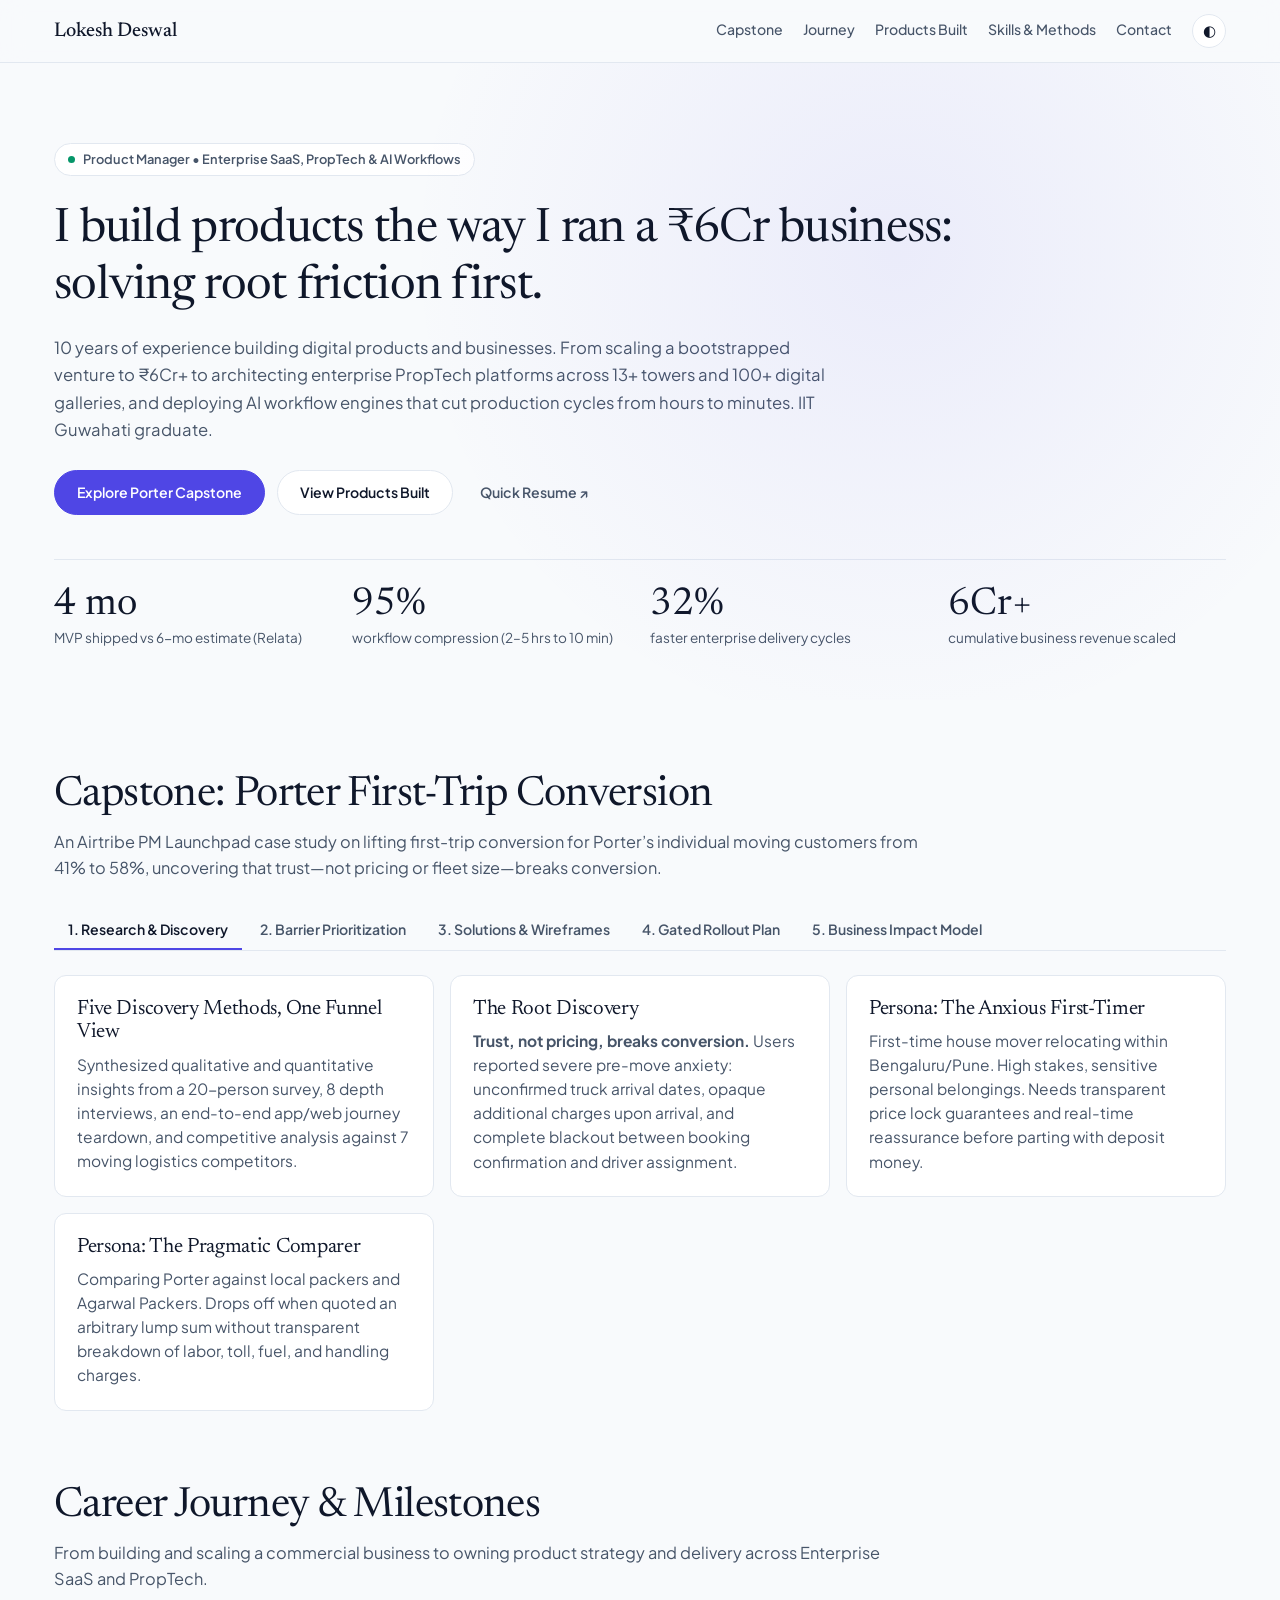
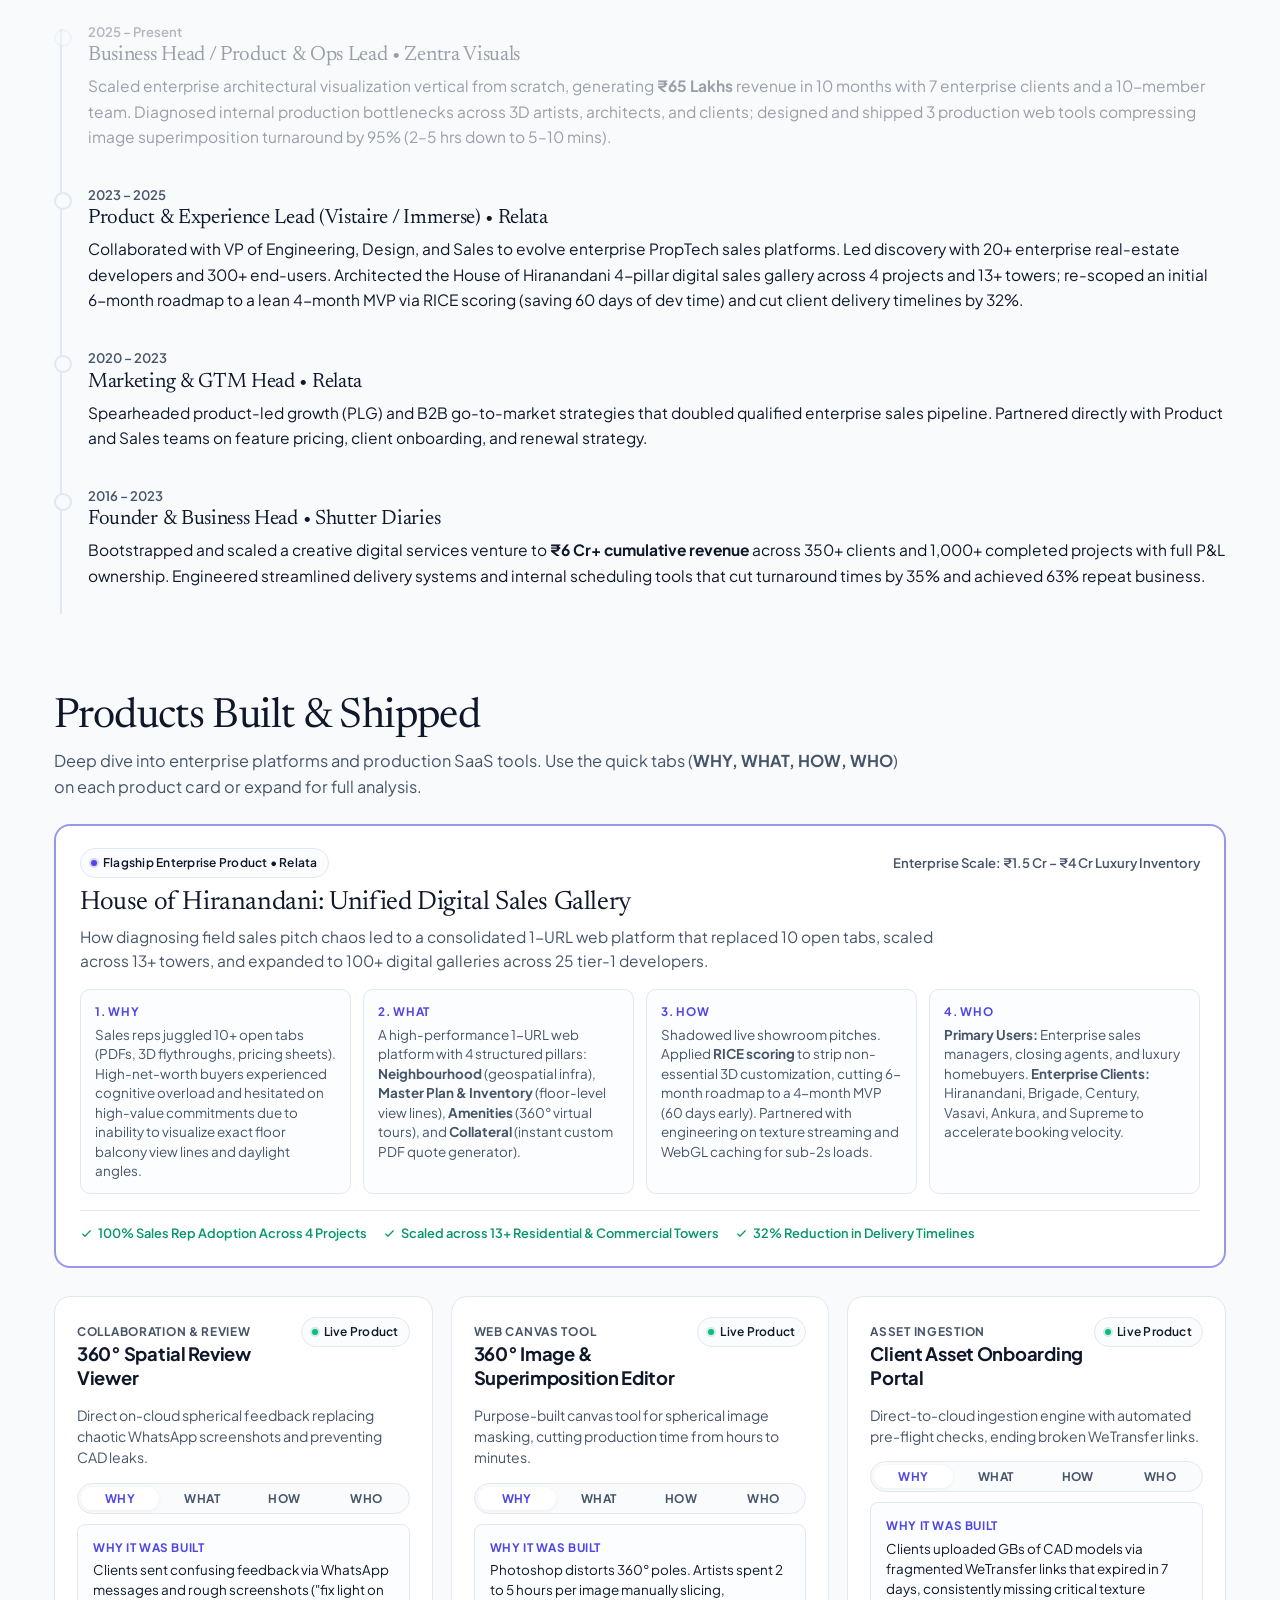
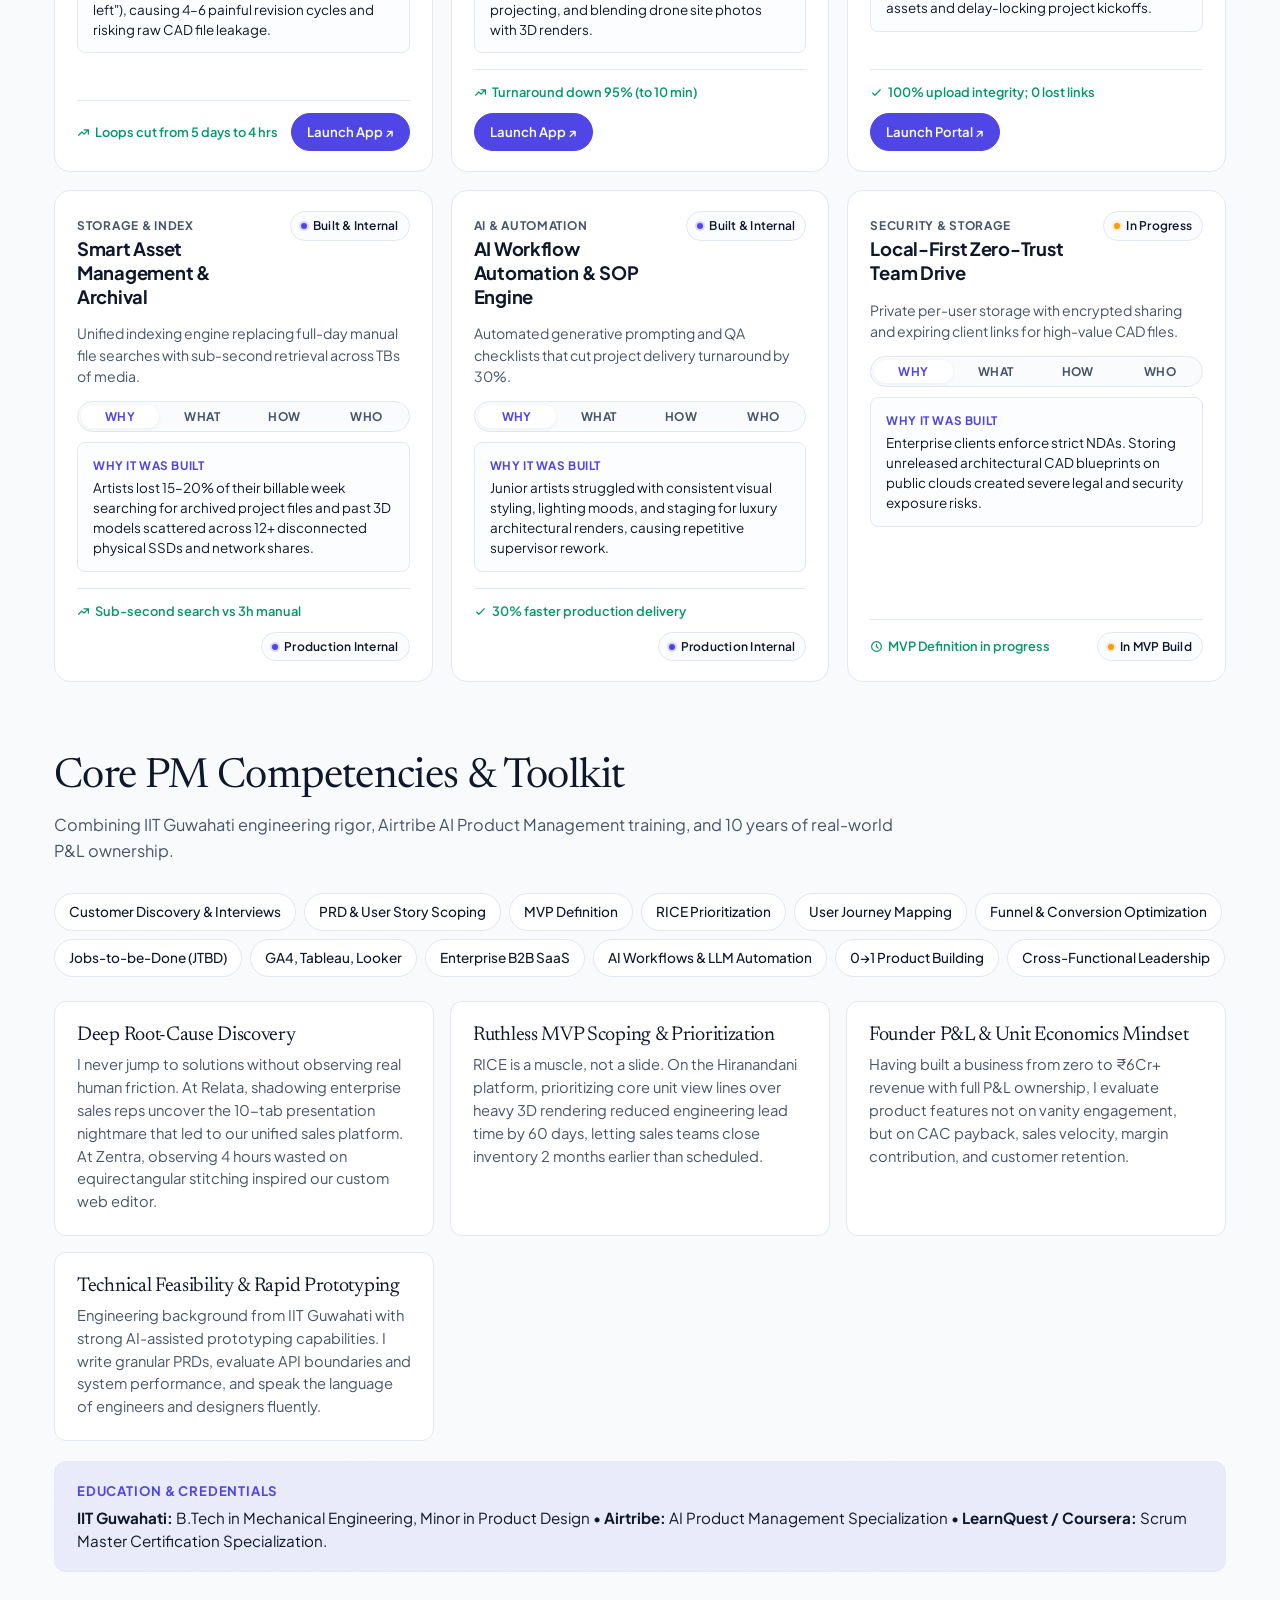
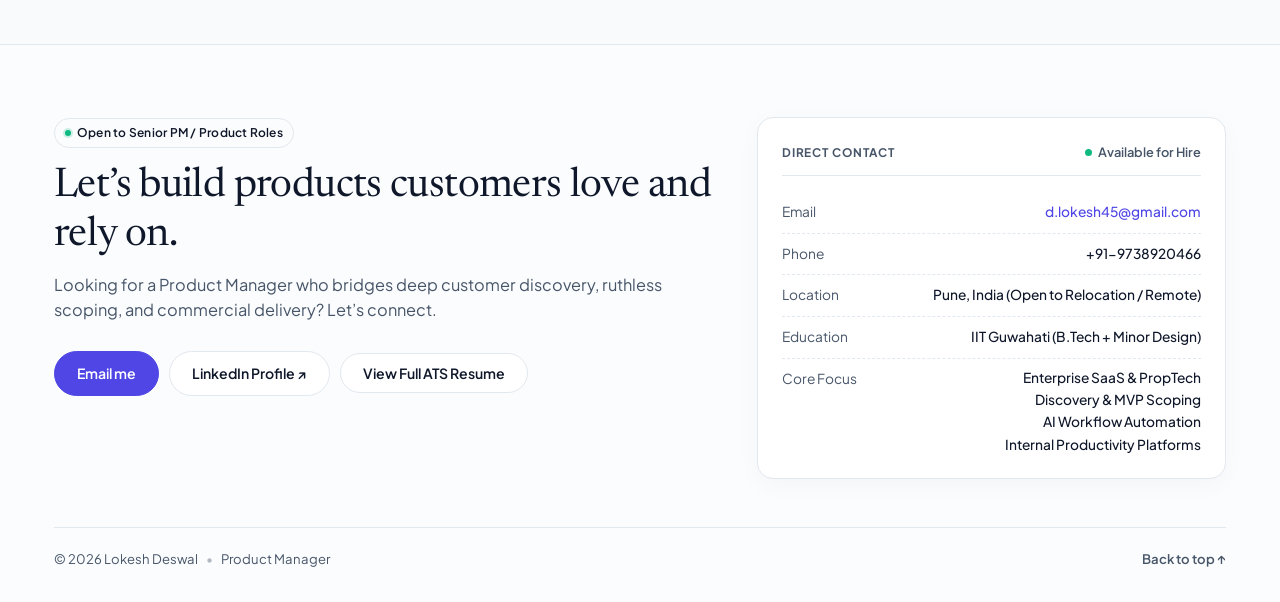
==== commit d574b14c: "refactor: remove redundant view all 4 steps accordion and polish live product badge" ====
--- a/index.html
+++ b/index.html
@@ -142,10 +142,10 @@
 .tl small{color:var(--mute);display:block;font-size:.82rem;font-weight:600}
 
 /* Status dots */
-.dot{display:inline-flex;align-items:center;gap:6px;font-size:.78rem;font-weight:600;color:var(--mute);padding:3px 9px;border-radius:99px;background:var(--soft);border:1px solid transparent}
-.dot::before{content:"";width:6px;height:6px;border-radius:50%;background:#10b981}
-.dot.wip::before{background:#f59e0b}
-.dot.built::before{background:var(--acc)}
+.dot{display:inline-flex;align-items:center;gap:6px;font-size:.75rem;font-weight:600;letter-spacing:.02em;color:var(--fg);padding:4px 10px;border-radius:99px;background:color-mix(in srgb,var(--bg) 60%,var(--card));border:1px solid var(--line);white-space:nowrap}
+.dot::before{content:"";width:6px;height:6px;border-radius:50%;background:#10b981;box-shadow:0 0 0 2px rgba(16,185,129,.2)}
+.dot.wip::before{background:#f59e0b;box-shadow:0 0 0 2px rgba(245,158,11,.2)}
+.dot.built::before{background:var(--acc);box-shadow:0 0 0 2px rgba(79,70,229,.2)}
 
 /* REDESIGNED PRODUCT CARD (Compact & Engaging) */
 .product-card{display:flex;flex-direction:column;background:var(--card);border:1px solid var(--line);border-radius:var(--radius-lg);padding:20px 22px;transition:border-color .25s,box-shadow .25s}
@@ -161,18 +161,9 @@
 .card-nav-btn.active{background:var(--card);color:var(--acc);box-shadow:0 1px 4px rgba(0,0,0,.06)}
 
 /* Content box showing active 4-step tab */
-.card-tab-display{background:color-mix(in srgb,var(--bg) 40%,var(--card));border:1px solid var(--line);border-radius:var(--radius-sm);padding:11px 13px;min-height:92px;display:flex;flex-direction:column;justify-content:center;margin-bottom:14px;transition:all .2s ease}
+.card-tab-display{background:color-mix(in srgb,var(--bg) 40%,var(--card));border:1px solid var(--line);border-radius:var(--radius-sm);padding:13px 15px;min-height:94px;display:flex;flex-direction:column;justify-content:center;margin-bottom:16px;transition:all .2s ease}
 .card-tab-lead{font-size:.73rem;font-weight:700;text-transform:uppercase;letter-spacing:.05em;color:var(--acc);margin-bottom:3px;display:flex;align-items:center;gap:4px}
 .card-tab-text{color:var(--fg);font-size:.84rem;line-height:1.48;margin:0}
-
-/* Expandable Full 4-Step Accordion */
-.toggle-accordion{display:inline-flex;align-items:center;gap:5px;font-size:.78rem;font-weight:600;color:var(--acc);background:none;border:none;padding:0;cursor:pointer;margin-bottom:12px;transition:opacity .2s}
-.toggle-accordion:hover{opacity:.8}
-.accordion-content{display:none;padding-top:8px;border-top:1px dashed var(--line);margin-bottom:14px}
-.accordion-content.show{display:grid;gap:8px}
-.acc-row{display:grid;grid-template-columns:54px 1fr;gap:8px;font-size:.81rem;line-height:1.45}
-.acc-tag{font-weight:700;color:var(--acc);text-transform:uppercase;font-size:.72rem}
-.acc-desc{color:var(--mute)}
 
 .product-footer{display:flex;justify-content:space-between;align-items:center;margin-top:auto;padding-top:12px;border-top:1px solid var(--line);gap:10px;flex-wrap:wrap}
 .metric-badge{font-size:.8rem;font-weight:600;color:var(--success);display:inline-flex;align-items:center;gap:5px}
@@ -533,16 +524,6 @@
         <p class="card-tab-text">Clients sent confusing feedback via WhatsApp messages and rough screenshots ("fix light on left"), causing 4–6 painful revision cycles and risking raw CAD file leakage.</p>
       </div>
 
-      <button class="toggle-accordion" data-target="acc-p1">
-        <span>View all 4 steps at once</span> <small>↓</small>
-      </button>
-      
-      <div class="accordion-content" id="acc-p1">
-        <div class="acc-row"><span class="acc-tag">WHY</span><span class="acc-desc">WhatsApp feedback cycles took 4–6 rounds; proprietary models lacked security.</span></div>
-        <div class="acc-row"><span class="acc-tag">WHAT</span><span class="acc-desc">Spatial annotation web tool to pin comments inside 360° drafts and track status.</span></div>
-        <div class="acc-row"><span class="acc-tag">HOW</span><span class="acc-desc">Three.js/WebGL equirectangular rendering with coordinate-locked markers.</span></div>
-        <div class="acc-row"><span class="acc-tag">WHO</span><span class="acc-desc">Architects, interior design directors, client PMs, and 3D artists.</span></div>
-      </div>
       
       <div class="product-footer">
         <span class="metric-badge">
@@ -576,16 +557,6 @@
         <p class="card-tab-text">Photoshop distorts 360° poles. Artists spent 2 to 5 hours per image manually slicing, projecting, and blending drone site photos with 3D renders.</p>
       </div>
 
-      <button class="toggle-accordion" data-target="acc-p2">
-        <span>View all 4 steps at once</span> <small>↓</small>
-      </button>
-      
-      <div class="accordion-content" id="acc-p2">
-        <div class="acc-row"><span class="acc-tag">WHY</span><span class="acc-desc">Generic image tools distorted spherical poles; manual blending took 2–5 hours.</span></div>
-        <div class="acc-row"><span class="acc-tag">WHAT</span><span class="acc-desc">Browser canvas tool with latitude/longitude horizon alignment and spherical masking.</span></div>
-        <div class="acc-row"><span class="acc-tag">HOW</span><span class="acc-desc">Mapped equirectangular distortion onto interactive HTML5 Canvas with 1-click blending.</span></div>
-        <div class="acc-row"><span class="acc-tag">WHO</span><span class="acc-desc">Compositing artists, drone integration specialists, and studio creative leads.</span></div>
-      </div>
       
       <div class="product-footer">
         <span class="metric-badge">
@@ -619,16 +590,6 @@
         <p class="card-tab-text">Clients uploaded GBs of CAD models via fragmented WeTransfer links that expired in 7 days, consistently missing critical texture assets and delay-locking project kickoffs.</p>
       </div>
 
-      <button class="toggle-accordion" data-target="acc-p3">
-        <span>View all 4 steps at once</span> <small>↓</small>
-      </button>
-      
-      <div class="accordion-content" id="acc-p3">
-        <div class="acc-row"><span class="acc-tag">WHY</span><span class="acc-desc">Expired WeTransfer links and missing reference textures halted kickoffs.</span></div>
-        <div class="acc-row"><span class="acc-tag">WHAT</span><span class="acc-desc">Client upload portal with automated format verification and resumable uploads.</span></div>
-        <div class="acc-row"><span class="acc-tag">HOW</span><span class="acc-desc">Chunked multi-part cloud storage uploads with automated directory scaffolding.</span></div>
-        <div class="acc-row"><span class="acc-tag">WHO</span><span class="acc-desc">Client project managers, external architectural consultants, and onboarding leads.</span></div>
-      </div>
       
       <div class="product-footer">
         <span class="metric-badge">
@@ -662,16 +623,6 @@
         <p class="card-tab-text">Artists lost 15–20% of their billable week searching for archived project files and past 3D models scattered across 12+ disconnected physical SSDs and network shares.</p>
       </div>
 
-      <button class="toggle-accordion" data-target="acc-p4">
-        <span>View all 4 steps at once</span> <small>↓</small>
-      </button>
-      
-      <div class="accordion-content" id="acc-p4">
-        <div class="acc-row"><span class="acc-tag">WHY</span><span class="acc-desc">Searching across disconnected SSD drives wasted hours of high-value artist time.</span></div>
-        <div class="acc-row"><span class="acc-tag">WHAT</span><span class="acc-desc">Central metadata indexing system with automated tier-storage archival to free SSDs.</span></div>
-        <div class="acc-row"><span class="acc-tag">HOW</span><span class="acc-desc">Directory indexing daemon with thumbnail generation and file hash de-duplication.</span></div>
-        <div class="acc-row"><span class="acc-tag">WHO</span><span class="acc-desc">Internal production squads, 3D modelers, animators, and IT operations.</span></div>
-      </div>
       
       <div class="product-footer">
         <span class="metric-badge">
@@ -705,16 +656,6 @@
         <p class="card-tab-text">Junior artists struggled with consistent visual styling, lighting moods, and staging for luxury architectural renders, causing repetitive supervisor rework.</p>
       </div>
 
-      <button class="toggle-accordion" data-target="acc-p5">
-        <span>View all 4 steps at once</span> <small>↓</small>
-      </button>
-      
-      <div class="accordion-content" id="acc-p5">
-        <div class="acc-row"><span class="acc-tag">WHY</span><span class="acc-desc">Inconsistent visual styling and lighting across renders led to heavy rework churn.</span></div>
-        <div class="acc-row"><span class="acc-tag">WHAT</span><span class="acc-desc">Pipeline translating architectural briefs into structured scene prompts and QA rules.</span></div>
-        <div class="acc-row"><span class="acc-tag">HOW</span><span class="acc-desc">Domain-tuned LLM prompt chains with automated pre-flight quality gates.</span></div>
-        <div class="acc-row"><span class="acc-tag">WHO</span><span class="acc-desc">Visualization artists, project managers, and creative quality assurance leads.</span></div>
-      </div>
       
       <div class="product-footer">
         <span class="metric-badge">
@@ -748,16 +689,6 @@
         <p class="card-tab-text">Enterprise clients enforce strict NDAs. Storing unreleased architectural CAD blueprints on public clouds created severe legal and security exposure risks.</p>
       </div>
 
-      <button class="toggle-accordion" data-target="acc-p6">
-        <span>View all 4 steps at once</span> <small>↓</small>
-      </button>
-      
-      <div class="accordion-content" id="acc-p6">
-        <div class="acc-row"><span class="acc-tag">WHY</span><span class="acc-desc">Confidential architectural CAD files posed legal risks on generic cloud drives.</span></div>
-        <div class="acc-row"><span class="acc-tag">WHAT</span><span class="acc-desc">Zero-knowledge local drive with user vaults, peer sync, and expiring links.</span></div>
-        <div class="acc-row"><span class="acc-tag">HOW</span><span class="acc-desc">Authored PRD for client-side encryption and SQLite metadata cache. In MVP testing.</span></div>
-        <div class="acc-row"><span class="acc-tag">WHO</span><span class="acc-desc">Enterprise developers, NDA-bound architects, and security-focused studios.</span></div>
-      </div>
       
       <div class="product-footer">
         <span class="metric-badge">
@@ -1086,19 +1017,6 @@
   trackEvent('product_tab_switch', { card: cardId, step: step });
 });
 
-/* Toggle accordion for viewing full 4 steps */
-d.addEventListener('click', function(e){
-  var btn = e.target.closest('.toggle-accordion');
-  if(!btn) return;
-  var targetId = btn.getAttribute('data-target');
-  var acc = d.getElementById(targetId);
-  if(acc){
-    var isExpanded = acc.classList.toggle('show');
-    btn.querySelector('span').textContent = isExpanded ? 'Collapse 4 steps' : 'View all 4 steps at once';
-    btn.querySelector('small').textContent = isExpanded ? '↑' : '↓';
-  }
-});
-
 /* Capstone RICE Data */
 var rice=[
   ['Quote needs human intervention',.266,1],
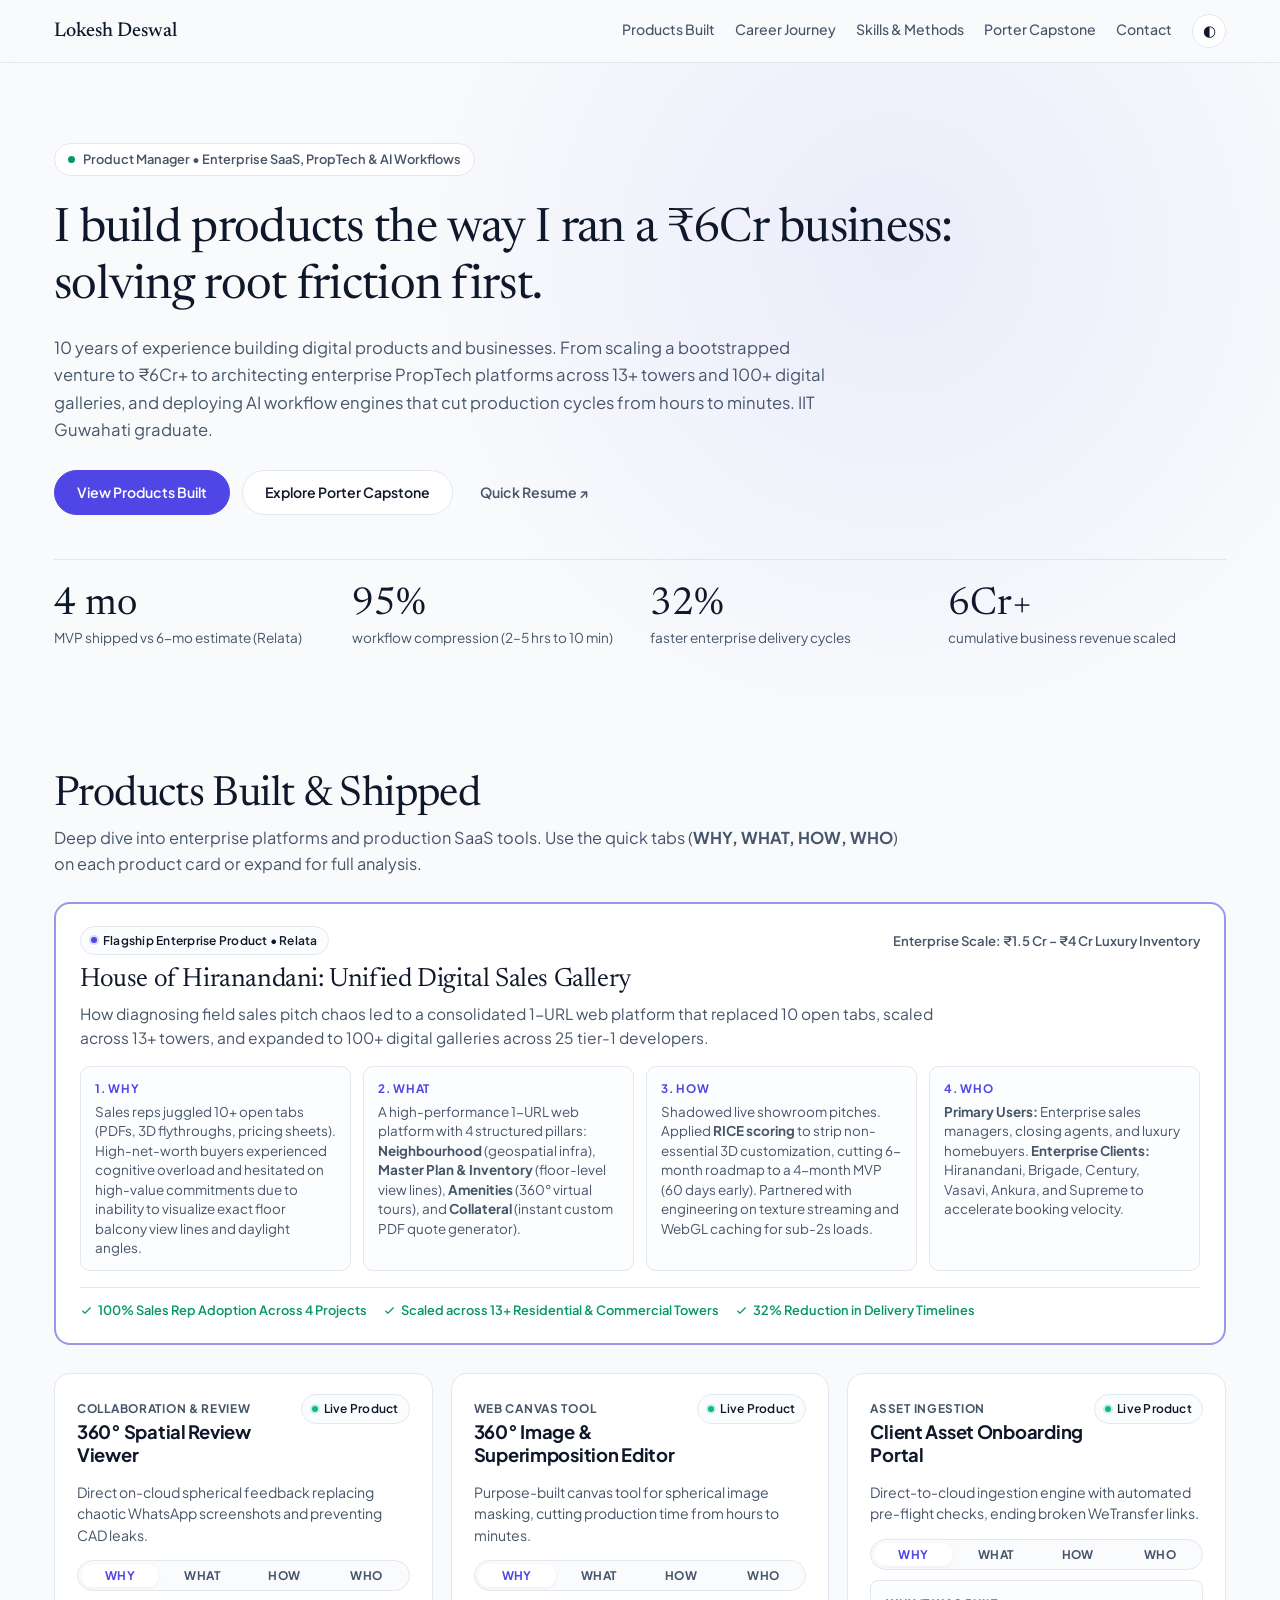
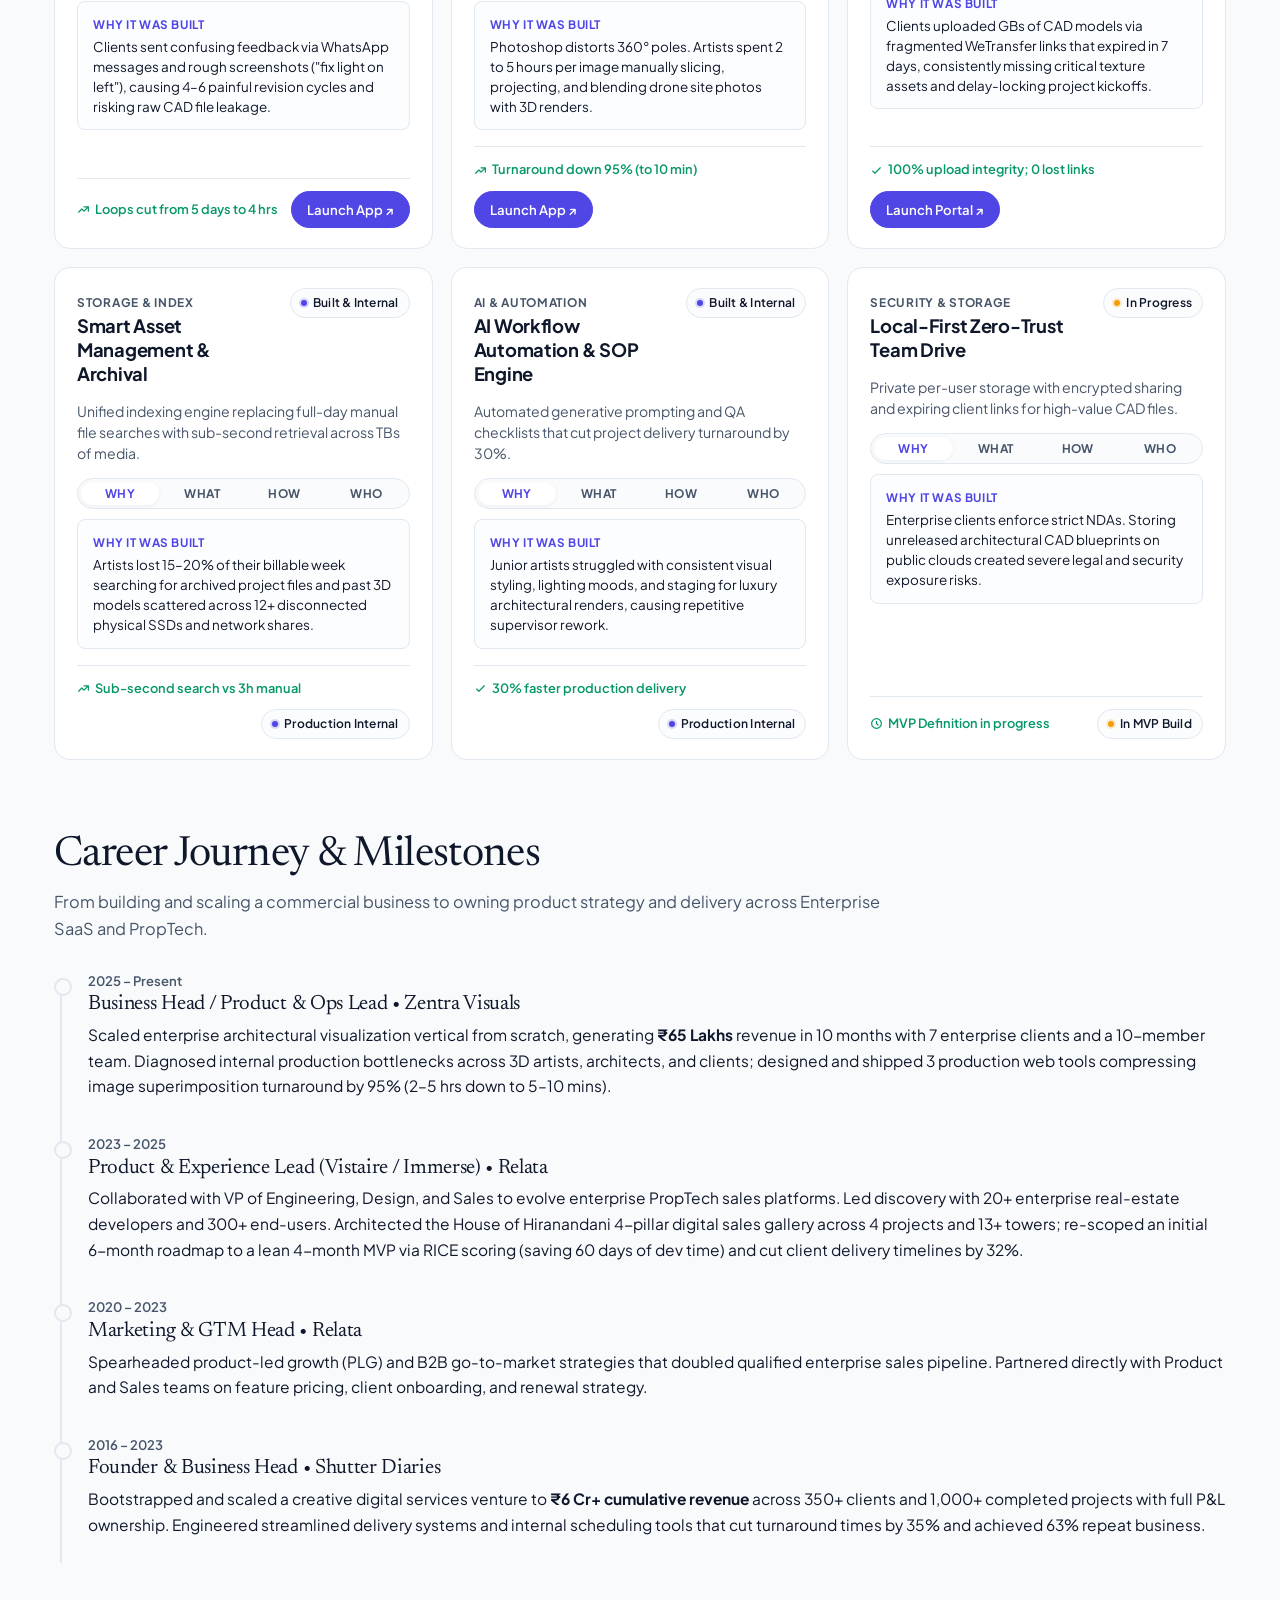
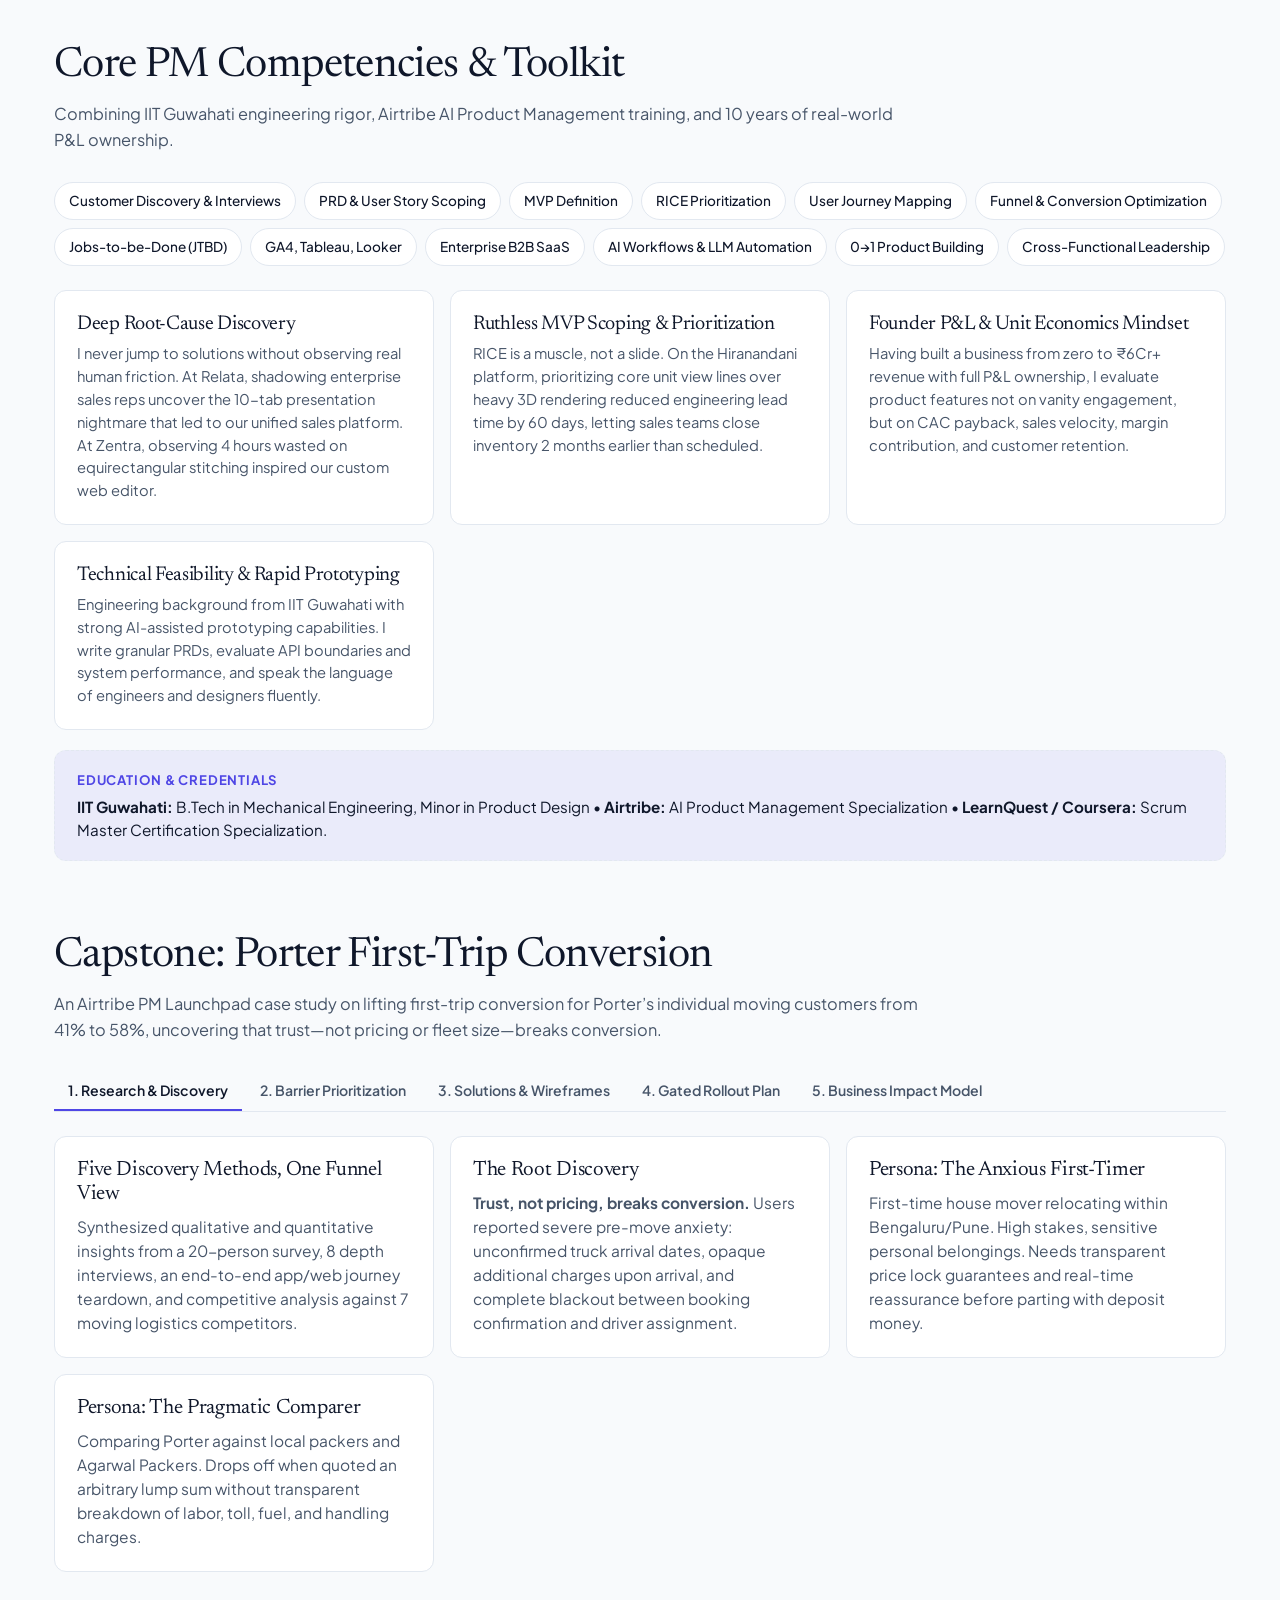
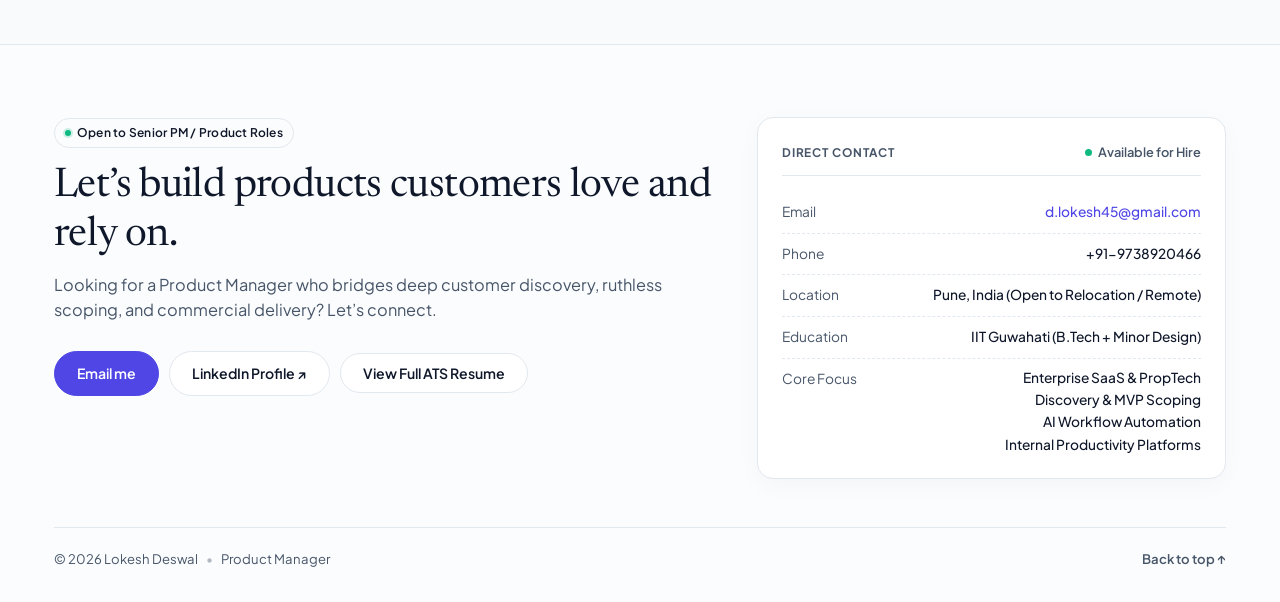
==== commit 73eeb6f8: "chore: reorder sections to Products Built, Career Journey, Skills & Methods, and Capstone" ====
--- a/index.html
+++ b/index.html
@@ -311,10 +311,10 @@
     <b>
       <span>Lokesh Deswal</span>
     </b>
-    <a href="#capstone" data-ga="nav_capstone">Capstone</a>
-    <a href="#journey" data-ga="nav_journey">Journey</a>
     <a href="#work" data-ga="nav_work">Products Built</a>
+    <a href="#journey" data-ga="nav_journey">Career Journey</a>
     <a href="#skills" data-ga="nav_skills">Skills &amp; Methods</a>
+    <a href="#capstone" data-ga="nav_capstone">Porter Capstone</a>
     <a href="#contact" data-ga="nav_contact">Contact</a>
     <button id="theme" aria-label="Toggle light and dark theme">◐</button>
   </div>
@@ -328,8 +328,8 @@
   <h1 id="h1">I build products the way I ran a ₹6Cr business: solving root friction first.</h1>
   <p>10 years of experience building digital products and businesses. From scaling a bootstrapped venture to ₹6Cr+ to architecting enterprise PropTech platforms across 13+ towers and 100+ digital galleries, and deploying AI workflow engines that cut production cycles from hours to minutes. IIT Guwahati graduate.</p>
   <div class="hero-actions">
-    <a class="btn main" href="#capstone" data-ga="hero_cta_capstone">Explore Porter Capstone</a>
-    <a class="btn" href="#work" data-ga="hero_cta_work">View Products Built</a>
+    <a class="btn main" href="#work" data-ga="hero_cta_work">View Products Built</a>
+    <a class="btn" href="#capstone" data-ga="hero_cta_capstone">Explore Porter Capstone</a>
     <button class="btn btn-ghost" id="btnHeroResume" data-ga="hero_cta_resume">Quick Resume ↗</button>
   </div>
   <div class="stats">
@@ -340,82 +340,259 @@
   </div>
 </div></header>
 
-<section id="capstone"><div class="wrap">
-  <h2 class="rv">Capstone: Porter First-Trip Conversion</h2>
-  <p class="lead rv">An Airtribe PM Launchpad case study on lifting first-trip conversion for Porter’s individual moving customers from 41% to 58%, uncovering that trust—not pricing or fleet size—breaks conversion.</p>
-  <div class="tabs" role="tablist" id="tabs">
-    <button role="tab" aria-selected="true" data-t="p0" data-ga="tab_research">1. Research &amp; Discovery</button>
-    <button role="tab" aria-selected="false" data-t="p1" data-ga="tab_barriers">2. Barrier Prioritization</button>
-    <button role="tab" aria-selected="false" data-t="p2" data-ga="tab_solutions">3. Solutions &amp; Wireframes</button>
-    <button role="tab" aria-selected="false" data-t="p3" data-ga="tab_rollout">4. Gated Rollout Plan</button>
-    <button role="tab" aria-selected="false" data-t="p4" data-ga="tab_impact">5. Business Impact Model</button>
-  </div>
-
-  <div class="panel" id="p0"><div class="grid g2">
-    <div class="card">
-      <h3 style="font-size:1.3rem;margin-bottom:8px">Five Discovery Methods, One Funnel View</h3>
-      <p style="color:var(--mute);margin:0;line-height:1.55">Synthesized qualitative and quantitative insights from a 20-person survey, 8 depth interviews, an end-to-end app/web journey teardown, and competitive analysis against 7 moving logistics competitors.</p>
-    </div>
-    <div class="card">
-      <h3 style="font-size:1.3rem;margin-bottom:8px">The Root Discovery</h3>
-      <p style="color:var(--mute);margin:0;line-height:1.55"><strong>Trust, not pricing, breaks conversion.</strong> Users reported severe pre-move anxiety: unconfirmed truck arrival dates, opaque additional charges upon arrival, and complete blackout between booking confirmation and driver assignment.</p>
-    </div>
-    <div class="card">
-      <h3 style="font-size:1.3rem;margin-bottom:8px">Persona: The Anxious First-Timer</h3>
-      <p style="color:var(--mute);margin:0;line-height:1.55">First-time house mover relocating within Bengaluru/Pune. High stakes, sensitive personal belongings. Needs transparent price lock guarantees and real-time reassurance before parting with deposit money.</p>
-    </div>
-    <div class="card">
-      <h3 style="font-size:1.3rem;margin-bottom:8px">Persona: The Pragmatic Comparer</h3>
-      <p style="color:var(--mute);margin:0;line-height:1.55">Comparing Porter against local packers and Agarwal Packers. Drops off when quoted an arbitrary lump sum without transparent breakdown of labor, toll, fuel, and handling charges.</p>
-    </div>
-  </div></div>
-
-  <div class="panel" id="p1" hidden>
-    <p style="color:var(--mute);margin-top:0">RICE scored 8 distinct drop-off themes; narrowed down to the top two root barriers shown in indigo.</p>
-    <div class="bars" id="bars"></div>
-    <div class="grid g2">
-      <div class="card">
-        <h3 style="font-size:1.25rem;margin-bottom:8px">1. Untrustworthy Quote Step (RICE: 0.266)</h3>
-        <p style="color:var(--mute);margin:0;line-height:1.55">The app hid final cost breakdowns behind multi-tap menus, and the web booking flow mandated a 24–48 hour tele-calling delay, shedding high-intent customers to instant competitors.</p>
-      </div>
-      <div class="card">
-        <h3 style="font-size:1.25rem;margin-bottom:8px">2. Blackout After Payment (RICE: 0.163)</h3>
-        <p style="color:var(--mute);margin:0;line-height:1.55">Total information vacuum post-payment. Zero visibility into assigned driver identity, truck capacity, or milestone checklist during peak anxiety hours.</p>
-      </div>
-    </div>
-  </div>
-
-  <div class="panel" id="p2" hidden>
-    <p style="color:var(--mute);margin-top:0">Two additive, high-leverage interventions utilizing data Porter already possessed. Click each stage:</p>
-    <div class="chipset" id="stages"></div>
-    <div class="ba">
-      <div class="card"><h3>Today (Control)</h3><p id="today" style="margin:0;color:var(--mute);line-height:1.55"></p></div>
-      <div class="card"><h3>With Solution (Test)</h3><p id="after" style="margin:0;color:var(--fg);font-weight:500;line-height:1.55"></p></div>
-    </div>
-    <p class="note"><strong>Solution 1:</strong> Itemised price breakdown + Price-Lock guarantee badge (RICE 0.425). <strong>Solution 2:</strong> Driver, vehicle, and milestone progress reveal (RICE 0.298).</p>
-  </div>
-
-  <div class="panel" id="p3" hidden>
-    <p style="color:var(--mute);margin-top:0">A phased, gated rollout plan focused on Bengaluru and Pune before multi-city scaling. Select stage:</p>
-    <div class="chipset" id="cohorts"></div>
-    <div class="card"><h3 id="cwho" style="margin-bottom:8px;font-size:1.25rem"></h3><p id="cgate" style="margin:0;color:var(--mute);line-height:1.55"></p></div>
-  </div>
-
-  <div class="panel" id="p4" hidden>
-    <div class="card calc">
-      <h3 style="font-size:1.35rem;margin-bottom:6px">Interactive Business Impact Model</h3>
-      <p style="color:var(--mute);margin:0 0 16px;line-height:1.5">Model testing first-trip conversion uplift: 100,000 monthly quote users, baseline 41% lifting toward 58% at ₹8,000 AOV.</p>
-      <label>Monthly quote-stage users<input type="range" id="u" min="20000" max="300000" step="5000" value="100000"><output id="uo"></output></label>
-      <label>Current conversion (%)<input type="range" id="c0" min="20" max="60" value="41"><output id="c0o"></output></label>
-      <label>Target conversion (%)<input type="range" id="c1" min="25" max="80" value="58"><output id="c1o"></output></label>
-      <label>Average order value (₹)<input type="range" id="a" min="2000" max="15000" step="500" value="8000"><output id="ao"></output></label>
-      <div class="res">
-        <div><b id="r1">0</b><span>Extra completed trips / mo</span></div>
-        <div><b id="r2">0</b><span>Extra monthly GMV (₹ Cr)</span></div>
-        <div><b id="r3">0</b><span>Extra monthly take-rate revenue (₹ Cr)</span></div>
-      </div>
-    </div>
-    <p class="note">North Star: First-trip completion rate. Guardrails: Driver cancellation / no-show rate, 30/90-day repeat booking, and customer damage claims.</p>
+<section id="work"><div class="wrap">
+  <div style="display:flex;justify-content:space-between;align-items:flex-end;flex-wrap:wrap;gap:12px;margin-bottom:24px">
+    <div>
+      <h2 class="rv" style="margin-bottom:6px">Products Built &amp; Shipped</h2>
+      <p class="lead rv" style="margin-bottom:0">Deep dive into enterprise platforms and production SaaS tools. Use the quick tabs (<strong>WHY, WHAT, HOW, WHO</strong>) on each product card or expand for full analysis.</p>
+    </div>
+  </div>
+
+  <!-- Flagship Enterprise Case Study -->
+  <div class="card feat rv" style="margin-bottom:28px;background:var(--card);border:2px solid color-mix(in srgb,var(--acc) 50%,var(--line));border-radius:var(--radius-lg);padding:22px 24px">
+    <div style="display:flex;justify-content:space-between;align-items:center;flex-wrap:wrap;gap:10px;margin-bottom:10px">
+      <div class="dot built">Flagship Enterprise Product • Relata</div>
+      <span style="font-size:.82rem;color:var(--mute);font-weight:600">Enterprise Scale: ₹1.5 Cr – ₹4 Cr Luxury Inventory</span>
+    </div>
+    <h3 style="font-size:1.65rem;margin-bottom:6px">House of Hiranandani: Unified Digital Sales Gallery</h3>
+    <p style="color:var(--mute);margin:0 0 14px;max-width:78ch;line-height:1.55">How diagnosing field sales pitch chaos led to a consolidated 1-URL web platform that replaced 10 open tabs, scaled across 13+ towers, and expanded to 100+ digital galleries across 25 tier-1 developers.</p>
+    
+    <div class="flagship-grid">
+      <div class="flagship-pill">
+        <div class="flagship-pill-tag">1. WHY</div>
+        <p class="flagship-pill-text">Sales reps juggled 10+ open tabs (PDFs, 3D flythroughs, pricing sheets). High-net-worth buyers experienced cognitive overload and hesitated on high-value commitments due to inability to visualize exact floor balcony view lines and daylight angles.</p>
+      </div>
+      <div class="flagship-pill">
+        <div class="flagship-pill-tag">2. WHAT</div>
+        <p class="flagship-pill-text">A high-performance 1-URL web platform with 4 structured pillars: <strong>Neighbourhood</strong> (geospatial infra), <strong>Master Plan &amp; Inventory</strong> (floor-level view lines), <strong>Amenities</strong> (360° virtual tours), and <strong>Collateral</strong> (instant custom PDF quote generator).</p>
+      </div>
+      <div class="flagship-pill">
+        <div class="flagship-pill-tag">3. HOW</div>
+        <p class="flagship-pill-text">Shadowed live showroom pitches. Applied <strong>RICE scoring</strong> to strip non-essential 3D customization, cutting 6-month roadmap to a 4-month MVP (60 days early). Partnered with engineering on texture streaming and WebGL caching for sub-2s loads.</p>
+      </div>
+      <div class="flagship-pill">
+        <div class="flagship-pill-tag">4. WHO</div>
+        <p class="flagship-pill-text"><strong>Primary Users:</strong> Enterprise sales managers, closing agents, and luxury homebuyers. <strong>Enterprise Clients:</strong> Hiranandani, Brigade, Century, Vasavi, Ankura, and Supreme to accelerate booking velocity.</p>
+      </div>
+    </div>
+    
+    <div style="display:flex;gap:16px;align-items:center;flex-wrap:wrap;border-top:1px solid var(--line);padding-top:12px">
+      <span class="metric-badge">
+        <svg fill="none" viewBox="0 0 24 24" stroke="currentColor"><path stroke-linecap="round" stroke-linejoin="round" d="M5 13l4 4L19 7"/></svg>
+        100% Sales Rep Adoption Across 4 Projects
+      </span>
+      <span class="metric-badge">
+        <svg fill="none" viewBox="0 0 24 24" stroke="currentColor"><path stroke-linecap="round" stroke-linejoin="round" d="M5 13l4 4L19 7"/></svg>
+        Scaled across 13+ Residential &amp; Commercial Towers
+      </span>
+      <span class="metric-badge">
+        <svg fill="none" viewBox="0 0 24 24" stroke="currentColor"><path stroke-linecap="round" stroke-linejoin="round" d="M5 13l4 4L19 7"/></svg>
+        32% Reduction in Delivery Timelines
+      </span>
+    </div>
+  </div>
+
+  <!-- 6 Products with Dynamic Interactive WHY / WHAT / HOW / WHO Tabs -->
+  <div class="grid g3">
+
+    <!-- 1. 360 Review Viewer -->
+    <div class="product-card rv" id="card-p1">
+      <div class="product-head">
+        <div>
+          <span class="product-kicker">Collaboration &amp; Review</span>
+          <h3 class="product-title">360° Spatial Review Viewer</h3>
+        </div>
+        <span class="dot">Live Product</span>
+      </div>
+      <p class="product-summary">Direct on-cloud spherical feedback replacing chaotic WhatsApp screenshots and preventing CAD leaks.</p>
+      
+      <div class="card-nav-strip">
+        <button class="card-nav-btn active" data-card="p1" data-step="why">Why</button>
+        <button class="card-nav-btn" data-card="p1" data-step="what">What</button>
+        <button class="card-nav-btn" data-card="p1" data-step="how">How</button>
+        <button class="card-nav-btn" data-card="p1" data-step="who">Who</button>
+      </div>
+      
+      <div class="card-tab-display" id="display-p1">
+        <div class="card-tab-lead">Why it was built</div>
+        <p class="card-tab-text">Clients sent confusing feedback via WhatsApp messages and rough screenshots ("fix light on left"), causing 4–6 painful revision cycles and risking raw CAD file leakage.</p>
+      </div>
+
+      
+      <div class="product-footer">
+        <span class="metric-badge">
+          <svg fill="none" viewBox="0 0 24 24" stroke="currentColor"><path stroke-linecap="round" stroke-linejoin="round" d="M13 7h8m0 0v8m0-8l-8 8-4-4-6 6"/></svg>
+          Loops cut from 5 days to 4 hrs
+        </span>
+        <a href="https://viewer.zentravisuals.com/?utm_source=portfolio&utm_medium=referral&utm_campaign=portfolio_product_link" target="_blank" rel="noopener" class="btn btn-sm main" data-ga="product_viewer" data-product="360_viewer">Launch App ↗</a>
+      </div>
+    </div>
+
+    <!-- 2. 360 Image Editor -->
+    <div class="product-card rv" id="card-p2">
+      <div class="product-head">
+        <div>
+          <span class="product-kicker">Web Canvas Tool</span>
+          <h3 class="product-title">360° Image &amp; Superimposition Editor</h3>
+        </div>
+        <span class="dot">Live Product</span>
+      </div>
+      <p class="product-summary">Purpose-built canvas tool for spherical image masking, cutting production time from hours to minutes.</p>
+      
+      <div class="card-nav-strip">
+        <button class="card-nav-btn active" data-card="p2" data-step="why">Why</button>
+        <button class="card-nav-btn" data-card="p2" data-step="what">What</button>
+        <button class="card-nav-btn" data-card="p2" data-step="how">How</button>
+        <button class="card-nav-btn" data-card="p2" data-step="who">Who</button>
+      </div>
+      
+      <div class="card-tab-display" id="display-p2">
+        <div class="card-tab-lead">Why it was built</div>
+        <p class="card-tab-text">Photoshop distorts 360° poles. Artists spent 2 to 5 hours per image manually slicing, projecting, and blending drone site photos with 3D renders.</p>
+      </div>
+
+      
+      <div class="product-footer">
+        <span class="metric-badge">
+          <svg fill="none" viewBox="0 0 24 24" stroke="currentColor"><path stroke-linecap="round" stroke-linejoin="round" d="M13 7h8m0 0v8m0-8l-8 8-4-4-6 6"/></svg>
+          Turnaround down 95% (to 10 min)
+        </span>
+        <a href="https://editor.zentravisuals.com/?utm_source=portfolio&utm_medium=referral&utm_campaign=portfolio_product_link" target="_blank" rel="noopener" class="btn btn-sm main" data-ga="product_editor" data-product="360_editor">Launch App ↗</a>
+      </div>
+    </div>
+
+    <!-- 3. Client Asset Ingestion Portal -->
+    <div class="product-card rv" id="card-p3">
+      <div class="product-head">
+        <div>
+          <span class="product-kicker">Asset Ingestion</span>
+          <h3 class="product-title">Client Asset Onboarding Portal</h3>
+        </div>
+        <span class="dot">Live Product</span>
+      </div>
+      <p class="product-summary">Direct-to-cloud ingestion engine with automated pre-flight checks, ending broken WeTransfer links.</p>
+      
+      <div class="card-nav-strip">
+        <button class="card-nav-btn active" data-card="p3" data-step="why">Why</button>
+        <button class="card-nav-btn" data-card="p3" data-step="what">What</button>
+        <button class="card-nav-btn" data-card="p3" data-step="how">How</button>
+        <button class="card-nav-btn" data-card="p3" data-step="who">Who</button>
+      </div>
+      
+      <div class="card-tab-display" id="display-p3">
+        <div class="card-tab-lead">Why it was built</div>
+        <p class="card-tab-text">Clients uploaded GBs of CAD models via fragmented WeTransfer links that expired in 7 days, consistently missing critical texture assets and delay-locking project kickoffs.</p>
+      </div>
+
+      
+      <div class="product-footer">
+        <span class="metric-badge">
+          <svg fill="none" viewBox="0 0 24 24" stroke="currentColor"><path stroke-linecap="round" stroke-linejoin="round" d="M5 13l4 4L19 7"/></svg>
+          100% upload integrity; 0 lost links
+        </span>
+        <a href="https://portal.zentravisuals.com/?utm_source=portfolio&utm_medium=referral&utm_campaign=portfolio_product_link" target="_blank" rel="noopener" class="btn btn-sm main" data-ga="product_portal" data-product="client_portal">Launch Portal ↗</a>
+      </div>
+    </div>
+
+    <!-- 4. Smart Asset & File Archival -->
+    <div class="product-card rv" id="card-p4">
+      <div class="product-head">
+        <div>
+          <span class="product-kicker">Storage &amp; Index</span>
+          <h3 class="product-title">Smart Asset Management &amp; Archival</h3>
+        </div>
+        <span class="dot built">Built &amp; Internal</span>
+      </div>
+      <p class="product-summary">Unified indexing engine replacing full-day manual file searches with sub-second retrieval across TBs of media.</p>
+      
+      <div class="card-nav-strip">
+        <button class="card-nav-btn active" data-card="p4" data-step="why">Why</button>
+        <button class="card-nav-btn" data-card="p4" data-step="what">What</button>
+        <button class="card-nav-btn" data-card="p4" data-step="how">How</button>
+        <button class="card-nav-btn" data-card="p4" data-step="who">Who</button>
+      </div>
+      
+      <div class="card-tab-display" id="display-p4">
+        <div class="card-tab-lead">Why it was built</div>
+        <p class="card-tab-text">Artists lost 15–20% of their billable week searching for archived project files and past 3D models scattered across 12+ disconnected physical SSDs and network shares.</p>
+      </div>
+
+      
+      <div class="product-footer">
+        <span class="metric-badge">
+          <svg fill="none" viewBox="0 0 24 24" stroke="currentColor"><path stroke-linecap="round" stroke-linejoin="round" d="M13 7h8m0 0v8m0-8l-8 8-4-4-6 6"/></svg>
+          Sub-second search vs 3h manual
+        </span>
+        <span class="dot built" style="margin-left:auto">Production Internal</span>
+      </div>
+    </div>
+
+    <!-- 5. AI Workflow Automation Engine -->
+    <div class="product-card rv" id="card-p5">
+      <div class="product-head">
+        <div>
+          <span class="product-kicker">AI &amp; Automation</span>
+          <h3 class="product-title">AI Workflow Automation &amp; SOP Engine</h3>
+        </div>
+        <span class="dot built">Built &amp; Internal</span>
+      </div>
+      <p class="product-summary">Automated generative prompting and QA checklists that cut project delivery turnaround by 30%.</p>
+      
+      <div class="card-nav-strip">
+        <button class="card-nav-btn active" data-card="p5" data-step="why">Why</button>
+        <button class="card-nav-btn" data-card="p5" data-step="what">What</button>
+        <button class="card-nav-btn" data-card="p5" data-step="how">How</button>
+        <button class="card-nav-btn" data-card="p5" data-step="who">Who</button>
+      </div>
+      
+      <div class="card-tab-display" id="display-p5">
+        <div class="card-tab-lead">Why it was built</div>
+        <p class="card-tab-text">Junior artists struggled with consistent visual styling, lighting moods, and staging for luxury architectural renders, causing repetitive supervisor rework.</p>
+      </div>
+
+      
+      <div class="product-footer">
+        <span class="metric-badge">
+          <svg fill="none" viewBox="0 0 24 24" stroke="currentColor"><path stroke-linecap="round" stroke-linejoin="round" d="M5 13l4 4L19 7"/></svg>
+          30% faster production delivery
+        </span>
+        <span class="dot built" style="margin-left:auto">Production Internal</span>
+      </div>
+    </div>
+
+    <!-- 6. Local-First Team Drive -->
+    <div class="product-card rv" id="card-p6">
+      <div class="product-head">
+        <div>
+          <span class="product-kicker">Security &amp; Storage</span>
+          <h3 class="product-title">Local-First Zero-Trust Team Drive</h3>
+        </div>
+        <span class="dot wip">In Progress</span>
+      </div>
+      <p class="product-summary">Private per-user storage with encrypted sharing and expiring client links for high-value CAD files.</p>
+      
+      <div class="card-nav-strip">
+        <button class="card-nav-btn active" data-card="p6" data-step="why">Why</button>
+        <button class="card-nav-btn" data-card="p6" data-step="what">What</button>
+        <button class="card-nav-btn" data-card="p6" data-step="how">How</button>
+        <button class="card-nav-btn" data-card="p6" data-step="who">Who</button>
+      </div>
+      
+      <div class="card-tab-display" id="display-p6">
+        <div class="card-tab-lead">Why it was built</div>
+        <p class="card-tab-text">Enterprise clients enforce strict NDAs. Storing unreleased architectural CAD blueprints on public clouds created severe legal and security exposure risks.</p>
+      </div>
+
+      
+      <div class="product-footer">
+        <span class="metric-badge">
+          <svg fill="none" viewBox="0 0 24 24" stroke="currentColor"><path stroke-linecap="round" stroke-linejoin="round" d="M12 8v4l3 3m6-3a9 9 0 11-18 0 9 9 0 0118 0z"/></svg>
+          MVP Definition in progress
+        </span>
+        <span class="dot wip" style="margin-left:auto">In MVP Build</span>
+      </div>
+    </div>
+
   </div>
 </div></section>
 
@@ -446,262 +623,6 @@
   </ol>
 </div></section>
 
-<section id="work" style="padding-top:0"><div class="wrap">
-  <div style="display:flex;justify-content:space-between;align-items:flex-end;flex-wrap:wrap;gap:12px;margin-bottom:24px">
-    <div>
-      <h2 class="rv" style="margin-bottom:6px">Products Built &amp; Shipped</h2>
-      <p class="lead rv" style="margin-bottom:0">Deep dive into enterprise platforms and production SaaS tools. Use the quick tabs (<strong>WHY, WHAT, HOW, WHO</strong>) on each product card or expand for full analysis.</p>
-    </div>
-  </div>
-
-  <!-- Flagship Enterprise Case Study -->
-  <div class="card feat rv" style="margin-bottom:28px;background:var(--card);border:2px solid color-mix(in srgb,var(--acc) 50%,var(--line));border-radius:var(--radius-lg);padding:22px 24px">
-    <div style="display:flex;justify-content:space-between;align-items:center;flex-wrap:wrap;gap:10px;margin-bottom:10px">
-      <div class="dot built">Flagship Enterprise Product • Relata</div>
-      <span style="font-size:.82rem;color:var(--mute);font-weight:600">Enterprise Scale: ₹1.5 Cr – ₹4 Cr Luxury Inventory</span>
-    </div>
-    <h3 style="font-size:1.65rem;margin-bottom:6px">House of Hiranandani: Unified Digital Sales Gallery</h3>
-    <p style="color:var(--mute);margin:0 0 14px;max-width:78ch;line-height:1.55">How diagnosing field sales pitch chaos led to a consolidated 1-URL web platform that replaced 10 open tabs, scaled across 13+ towers, and expanded to 100+ digital galleries across 25 tier-1 developers.</p>
-    
-    <div class="flagship-grid">
-      <div class="flagship-pill">
-        <div class="flagship-pill-tag">1. WHY</div>
-        <p class="flagship-pill-text">Sales reps juggled 10+ open tabs (PDFs, 3D flythroughs, pricing sheets). High-net-worth buyers experienced cognitive overload and hesitated on high-value commitments due to inability to visualize exact floor balcony view lines and daylight angles.</p>
-      </div>
-      <div class="flagship-pill">
-        <div class="flagship-pill-tag">2. WHAT</div>
-        <p class="flagship-pill-text">A high-performance 1-URL web platform with 4 structured pillars: <strong>Neighbourhood</strong> (geospatial infra), <strong>Master Plan &amp; Inventory</strong> (floor-level view lines), <strong>Amenities</strong> (360° virtual tours), and <strong>Collateral</strong> (instant custom PDF quote generator).</p>
-      </div>
-      <div class="flagship-pill">
-        <div class="flagship-pill-tag">3. HOW</div>
-        <p class="flagship-pill-text">Shadowed live showroom pitches. Applied <strong>RICE scoring</strong> to strip non-essential 3D customization, cutting 6-month roadmap to a 4-month MVP (60 days early). Partnered with engineering on texture streaming and WebGL caching for sub-2s loads.</p>
-      </div>
-      <div class="flagship-pill">
-        <div class="flagship-pill-tag">4. WHO</div>
-        <p class="flagship-pill-text"><strong>Primary Users:</strong> Enterprise sales managers, closing agents, and luxury homebuyers. <strong>Enterprise Clients:</strong> Hiranandani, Brigade, Century, Vasavi, Ankura, and Supreme to accelerate booking velocity.</p>
-      </div>
-    </div>
-    
-    <div style="display:flex;gap:16px;align-items:center;flex-wrap:wrap;border-top:1px solid var(--line);padding-top:12px">
-      <span class="metric-badge">
-        <svg fill="none" viewBox="0 0 24 24" stroke="currentColor"><path stroke-linecap="round" stroke-linejoin="round" d="M5 13l4 4L19 7"/></svg>
-        100% Sales Rep Adoption Across 4 Projects
-      </span>
-      <span class="metric-badge">
-        <svg fill="none" viewBox="0 0 24 24" stroke="currentColor"><path stroke-linecap="round" stroke-linejoin="round" d="M5 13l4 4L19 7"/></svg>
-        Scaled across 13+ Residential &amp; Commercial Towers
-      </span>
-      <span class="metric-badge">
-        <svg fill="none" viewBox="0 0 24 24" stroke="currentColor"><path stroke-linecap="round" stroke-linejoin="round" d="M5 13l4 4L19 7"/></svg>
-        32% Reduction in Delivery Timelines
-      </span>
-    </div>
-  </div>
-
-  <!-- 6 Products with Dynamic Interactive WHY / WHAT / HOW / WHO Tabs -->
-  <div class="grid g3">
-
-    <!-- 1. 360 Review Viewer -->
-    <div class="product-card rv" id="card-p1">
-      <div class="product-head">
-        <div>
-          <span class="product-kicker">Collaboration &amp; Review</span>
-          <h3 class="product-title">360° Spatial Review Viewer</h3>
-        </div>
-        <span class="dot">Live Product</span>
-      </div>
-      <p class="product-summary">Direct on-cloud spherical feedback replacing chaotic WhatsApp screenshots and preventing CAD leaks.</p>
-      
-      <div class="card-nav-strip">
-        <button class="card-nav-btn active" data-card="p1" data-step="why">Why</button>
-        <button class="card-nav-btn" data-card="p1" data-step="what">What</button>
-        <button class="card-nav-btn" data-card="p1" data-step="how">How</button>
-        <button class="card-nav-btn" data-card="p1" data-step="who">Who</button>
-      </div>
-      
-      <div class="card-tab-display" id="display-p1">
-        <div class="card-tab-lead">Why it was built</div>
-        <p class="card-tab-text">Clients sent confusing feedback via WhatsApp messages and rough screenshots ("fix light on left"), causing 4–6 painful revision cycles and risking raw CAD file leakage.</p>
-      </div>
-
-      
-      <div class="product-footer">
-        <span class="metric-badge">
-          <svg fill="none" viewBox="0 0 24 24" stroke="currentColor"><path stroke-linecap="round" stroke-linejoin="round" d="M13 7h8m0 0v8m0-8l-8 8-4-4-6 6"/></svg>
-          Loops cut from 5 days to 4 hrs
-        </span>
-        <a href="https://viewer.zentravisuals.com/?utm_source=portfolio&utm_medium=referral&utm_campaign=portfolio_product_link" target="_blank" rel="noopener" class="btn btn-sm main" data-ga="product_viewer" data-product="360_viewer">Launch App ↗</a>
-      </div>
-    </div>
-
-    <!-- 2. 360 Image Editor -->
-    <div class="product-card rv" id="card-p2">
-      <div class="product-head">
-        <div>
-          <span class="product-kicker">Web Canvas Tool</span>
-          <h3 class="product-title">360° Image &amp; Superimposition Editor</h3>
-        </div>
-        <span class="dot">Live Product</span>
-      </div>
-      <p class="product-summary">Purpose-built canvas tool for spherical image masking, cutting production time from hours to minutes.</p>
-      
-      <div class="card-nav-strip">
-        <button class="card-nav-btn active" data-card="p2" data-step="why">Why</button>
-        <button class="card-nav-btn" data-card="p2" data-step="what">What</button>
-        <button class="card-nav-btn" data-card="p2" data-step="how">How</button>
-        <button class="card-nav-btn" data-card="p2" data-step="who">Who</button>
-      </div>
-      
-      <div class="card-tab-display" id="display-p2">
-        <div class="card-tab-lead">Why it was built</div>
-        <p class="card-tab-text">Photoshop distorts 360° poles. Artists spent 2 to 5 hours per image manually slicing, projecting, and blending drone site photos with 3D renders.</p>
-      </div>
-
-      
-      <div class="product-footer">
-        <span class="metric-badge">
-          <svg fill="none" viewBox="0 0 24 24" stroke="currentColor"><path stroke-linecap="round" stroke-linejoin="round" d="M13 7h8m0 0v8m0-8l-8 8-4-4-6 6"/></svg>
-          Turnaround down 95% (to 10 min)
-        </span>
-        <a href="https://editor.zentravisuals.com/?utm_source=portfolio&utm_medium=referral&utm_campaign=portfolio_product_link" target="_blank" rel="noopener" class="btn btn-sm main" data-ga="product_editor" data-product="360_editor">Launch App ↗</a>
-      </div>
-    </div>
-
-    <!-- 3. Client Asset Ingestion Portal -->
-    <div class="product-card rv" id="card-p3">
-      <div class="product-head">
-        <div>
-          <span class="product-kicker">Asset Ingestion</span>
-          <h3 class="product-title">Client Asset Onboarding Portal</h3>
-        </div>
-        <span class="dot">Live Product</span>
-      </div>
-      <p class="product-summary">Direct-to-cloud ingestion engine with automated pre-flight checks, ending broken WeTransfer links.</p>
-      
-      <div class="card-nav-strip">
-        <button class="card-nav-btn active" data-card="p3" data-step="why">Why</button>
-        <button class="card-nav-btn" data-card="p3" data-step="what">What</button>
-        <button class="card-nav-btn" data-card="p3" data-step="how">How</button>
-        <button class="card-nav-btn" data-card="p3" data-step="who">Who</button>
-      </div>
-      
-      <div class="card-tab-display" id="display-p3">
-        <div class="card-tab-lead">Why it was built</div>
-        <p class="card-tab-text">Clients uploaded GBs of CAD models via fragmented WeTransfer links that expired in 7 days, consistently missing critical texture assets and delay-locking project kickoffs.</p>
-      </div>
-
-      
-      <div class="product-footer">
-        <span class="metric-badge">
-          <svg fill="none" viewBox="0 0 24 24" stroke="currentColor"><path stroke-linecap="round" stroke-linejoin="round" d="M5 13l4 4L19 7"/></svg>
-          100% upload integrity; 0 lost links
-        </span>
-        <a href="https://portal.zentravisuals.com/?utm_source=portfolio&utm_medium=referral&utm_campaign=portfolio_product_link" target="_blank" rel="noopener" class="btn btn-sm main" data-ga="product_portal" data-product="client_portal">Launch Portal ↗</a>
-      </div>
-    </div>
-
-    <!-- 4. Smart Asset & File Archival -->
-    <div class="product-card rv" id="card-p4">
-      <div class="product-head">
-        <div>
-          <span class="product-kicker">Storage &amp; Index</span>
-          <h3 class="product-title">Smart Asset Management &amp; Archival</h3>
-        </div>
-        <span class="dot built">Built &amp; Internal</span>
-      </div>
-      <p class="product-summary">Unified indexing engine replacing full-day manual file searches with sub-second retrieval across TBs of media.</p>
-      
-      <div class="card-nav-strip">
-        <button class="card-nav-btn active" data-card="p4" data-step="why">Why</button>
-        <button class="card-nav-btn" data-card="p4" data-step="what">What</button>
-        <button class="card-nav-btn" data-card="p4" data-step="how">How</button>
-        <button class="card-nav-btn" data-card="p4" data-step="who">Who</button>
-      </div>
-      
-      <div class="card-tab-display" id="display-p4">
-        <div class="card-tab-lead">Why it was built</div>
-        <p class="card-tab-text">Artists lost 15–20% of their billable week searching for archived project files and past 3D models scattered across 12+ disconnected physical SSDs and network shares.</p>
-      </div>
-
-      
-      <div class="product-footer">
-        <span class="metric-badge">
-          <svg fill="none" viewBox="0 0 24 24" stroke="currentColor"><path stroke-linecap="round" stroke-linejoin="round" d="M13 7h8m0 0v8m0-8l-8 8-4-4-6 6"/></svg>
-          Sub-second search vs 3h manual
-        </span>
-        <span class="dot built" style="margin-left:auto">Production Internal</span>
-      </div>
-    </div>
-
-    <!-- 5. AI Workflow Automation Engine -->
-    <div class="product-card rv" id="card-p5">
-      <div class="product-head">
-        <div>
-          <span class="product-kicker">AI &amp; Automation</span>
-          <h3 class="product-title">AI Workflow Automation &amp; SOP Engine</h3>
-        </div>
-        <span class="dot built">Built &amp; Internal</span>
-      </div>
-      <p class="product-summary">Automated generative prompting and QA checklists that cut project delivery turnaround by 30%.</p>
-      
-      <div class="card-nav-strip">
-        <button class="card-nav-btn active" data-card="p5" data-step="why">Why</button>
-        <button class="card-nav-btn" data-card="p5" data-step="what">What</button>
-        <button class="card-nav-btn" data-card="p5" data-step="how">How</button>
-        <button class="card-nav-btn" data-card="p5" data-step="who">Who</button>
-      </div>
-      
-      <div class="card-tab-display" id="display-p5">
-        <div class="card-tab-lead">Why it was built</div>
-        <p class="card-tab-text">Junior artists struggled with consistent visual styling, lighting moods, and staging for luxury architectural renders, causing repetitive supervisor rework.</p>
-      </div>
-
-      
-      <div class="product-footer">
-        <span class="metric-badge">
-          <svg fill="none" viewBox="0 0 24 24" stroke="currentColor"><path stroke-linecap="round" stroke-linejoin="round" d="M5 13l4 4L19 7"/></svg>
-          30% faster production delivery
-        </span>
-        <span class="dot built" style="margin-left:auto">Production Internal</span>
-      </div>
-    </div>
-
-    <!-- 6. Local-First Team Drive -->
-    <div class="product-card rv" id="card-p6">
-      <div class="product-head">
-        <div>
-          <span class="product-kicker">Security &amp; Storage</span>
-          <h3 class="product-title">Local-First Zero-Trust Team Drive</h3>
-        </div>
-        <span class="dot wip">In Progress</span>
-      </div>
-      <p class="product-summary">Private per-user storage with encrypted sharing and expiring client links for high-value CAD files.</p>
-      
-      <div class="card-nav-strip">
-        <button class="card-nav-btn active" data-card="p6" data-step="why">Why</button>
-        <button class="card-nav-btn" data-card="p6" data-step="what">What</button>
-        <button class="card-nav-btn" data-card="p6" data-step="how">How</button>
-        <button class="card-nav-btn" data-card="p6" data-step="who">Who</button>
-      </div>
-      
-      <div class="card-tab-display" id="display-p6">
-        <div class="card-tab-lead">Why it was built</div>
-        <p class="card-tab-text">Enterprise clients enforce strict NDAs. Storing unreleased architectural CAD blueprints on public clouds created severe legal and security exposure risks.</p>
-      </div>
-
-      
-      <div class="product-footer">
-        <span class="metric-badge">
-          <svg fill="none" viewBox="0 0 24 24" stroke="currentColor"><path stroke-linecap="round" stroke-linejoin="round" d="M12 8v4l3 3m6-3a9 9 0 11-18 0 9 9 0 0118 0z"/></svg>
-          MVP Definition in progress
-        </span>
-        <span class="dot wip" style="margin-left:auto">In MVP Build</span>
-      </div>
-    </div>
-
-  </div>
-</div></section>
-
 <section id="skills" style="padding-top:0"><div class="wrap">
   <h2 class="rv">Core PM Competencies &amp; Toolkit</h2>
   <p class="lead rv">Combining IIT Guwahati engineering rigor, Airtribe AI Product Management training, and 10 years of real-world P&amp;L ownership.</p>
@@ -745,6 +666,85 @@
     <p style="margin:0;color:var(--fg);font-size:.95rem;line-height:1.55">
       <strong>IIT Guwahati:</strong> B.Tech in Mechanical Engineering, Minor in Product Design • <strong>Airtribe:</strong> AI Product Management Specialization • <strong>LearnQuest / Coursera:</strong> Scrum Master Certification Specialization.
     </p>
+  </div>
+</div></section>
+
+<section id="capstone" style="padding-top:0"><div class="wrap">
+  <h2 class="rv">Capstone: Porter First-Trip Conversion</h2>
+  <p class="lead rv">An Airtribe PM Launchpad case study on lifting first-trip conversion for Porter’s individual moving customers from 41% to 58%, uncovering that trust—not pricing or fleet size—breaks conversion.</p>
+  <div class="tabs" role="tablist" id="tabs">
+    <button role="tab" aria-selected="true" data-t="p0" data-ga="tab_research">1. Research &amp; Discovery</button>
+    <button role="tab" aria-selected="false" data-t="p1" data-ga="tab_barriers">2. Barrier Prioritization</button>
+    <button role="tab" aria-selected="false" data-t="p2" data-ga="tab_solutions">3. Solutions &amp; Wireframes</button>
+    <button role="tab" aria-selected="false" data-t="p3" data-ga="tab_rollout">4. Gated Rollout Plan</button>
+    <button role="tab" aria-selected="false" data-t="p4" data-ga="tab_impact">5. Business Impact Model</button>
+  </div>
+
+  <div class="panel" id="p0"><div class="grid g2">
+    <div class="card">
+      <h3 style="font-size:1.3rem;margin-bottom:8px">Five Discovery Methods, One Funnel View</h3>
+      <p style="color:var(--mute);margin:0;line-height:1.55">Synthesized qualitative and quantitative insights from a 20-person survey, 8 depth interviews, an end-to-end app/web journey teardown, and competitive analysis against 7 moving logistics competitors.</p>
+    </div>
+    <div class="card">
+      <h3 style="font-size:1.3rem;margin-bottom:8px">The Root Discovery</h3>
+      <p style="color:var(--mute);margin:0;line-height:1.55"><strong>Trust, not pricing, breaks conversion.</strong> Users reported severe pre-move anxiety: unconfirmed truck arrival dates, opaque additional charges upon arrival, and complete blackout between booking confirmation and driver assignment.</p>
+    </div>
+    <div class="card">
+      <h3 style="font-size:1.3rem;margin-bottom:8px">Persona: The Anxious First-Timer</h3>
+      <p style="color:var(--mute);margin:0;line-height:1.55">First-time house mover relocating within Bengaluru/Pune. High stakes, sensitive personal belongings. Needs transparent price lock guarantees and real-time reassurance before parting with deposit money.</p>
+    </div>
+    <div class="card">
+      <h3 style="font-size:1.3rem;margin-bottom:8px">Persona: The Pragmatic Comparer</h3>
+      <p style="color:var(--mute);margin:0;line-height:1.55">Comparing Porter against local packers and Agarwal Packers. Drops off when quoted an arbitrary lump sum without transparent breakdown of labor, toll, fuel, and handling charges.</p>
+    </div>
+  </div></div>
+
+  <div class="panel" id="p1" hidden>
+    <p style="color:var(--mute);margin-top:0">RICE scored 8 distinct drop-off themes; narrowed down to the top two root barriers shown in indigo.</p>
+    <div class="bars" id="bars"></div>
+    <div class="grid g2">
+      <div class="card">
+        <h3 style="font-size:1.25rem;margin-bottom:8px">1. Untrustworthy Quote Step (RICE: 0.266)</h3>
+        <p style="color:var(--mute);margin:0;line-height:1.55">The app hid final cost breakdowns behind multi-tap menus, and the web booking flow mandated a 24–48 hour tele-calling delay, shedding high-intent customers to instant competitors.</p>
+      </div>
+      <div class="card">
+        <h3 style="font-size:1.25rem;margin-bottom:8px">2. Blackout After Payment (RICE: 0.163)</h3>
+        <p style="color:var(--mute);margin:0;line-height:1.55">Total information vacuum post-payment. Zero visibility into assigned driver identity, truck capacity, or milestone checklist during peak anxiety hours.</p>
+      </div>
+    </div>
+  </div>
+
+  <div class="panel" id="p2" hidden>
+    <p style="color:var(--mute);margin-top:0">Two additive, high-leverage interventions utilizing data Porter already possessed. Click each stage:</p>
+    <div class="chipset" id="stages"></div>
+    <div class="ba">
+      <div class="card"><h3>Today (Control)</h3><p id="today" style="margin:0;color:var(--mute);line-height:1.55"></p></div>
+      <div class="card"><h3>With Solution (Test)</h3><p id="after" style="margin:0;color:var(--fg);font-weight:500;line-height:1.55"></p></div>
+    </div>
+    <p class="note"><strong>Solution 1:</strong> Itemised price breakdown + Price-Lock guarantee badge (RICE 0.425). <strong>Solution 2:</strong> Driver, vehicle, and milestone progress reveal (RICE 0.298).</p>
+  </div>
+
+  <div class="panel" id="p3" hidden>
+    <p style="color:var(--mute);margin-top:0">A phased, gated rollout plan focused on Bengaluru and Pune before multi-city scaling. Select stage:</p>
+    <div class="chipset" id="cohorts"></div>
+    <div class="card"><h3 id="cwho" style="margin-bottom:8px;font-size:1.25rem"></h3><p id="cgate" style="margin:0;color:var(--mute);line-height:1.55"></p></div>
+  </div>
+
+  <div class="panel" id="p4" hidden>
+    <div class="card calc">
+      <h3 style="font-size:1.35rem;margin-bottom:6px">Interactive Business Impact Model</h3>
+      <p style="color:var(--mute);margin:0 0 16px;line-height:1.5">Model testing first-trip conversion uplift: 100,000 monthly quote users, baseline 41% lifting toward 58% at ₹8,000 AOV.</p>
+      <label>Monthly quote-stage users<input type="range" id="u" min="20000" max="300000" step="5000" value="100000"><output id="uo"></output></label>
+      <label>Current conversion (%)<input type="range" id="c0" min="20" max="60" value="41"><output id="c0o"></output></label>
+      <label>Target conversion (%)<input type="range" id="c1" min="25" max="80" value="58"><output id="c1o"></output></label>
+      <label>Average order value (₹)<input type="range" id="a" min="2000" max="15000" step="500" value="8000"><output id="ao"></output></label>
+      <div class="res">
+        <div><b id="r1">0</b><span>Extra completed trips / mo</span></div>
+        <div><b id="r2">0</b><span>Extra monthly GMV (₹ Cr)</span></div>
+        <div><b id="r3">0</b><span>Extra monthly take-rate revenue (₹ Cr)</span></div>
+      </div>
+    </div>
+    <p class="note">North Star: First-trip completion rate. Guardrails: Driver cancellation / no-show rate, 30/90-day repeat booking, and customer damage claims.</p>
   </div>
 </div></section>
 
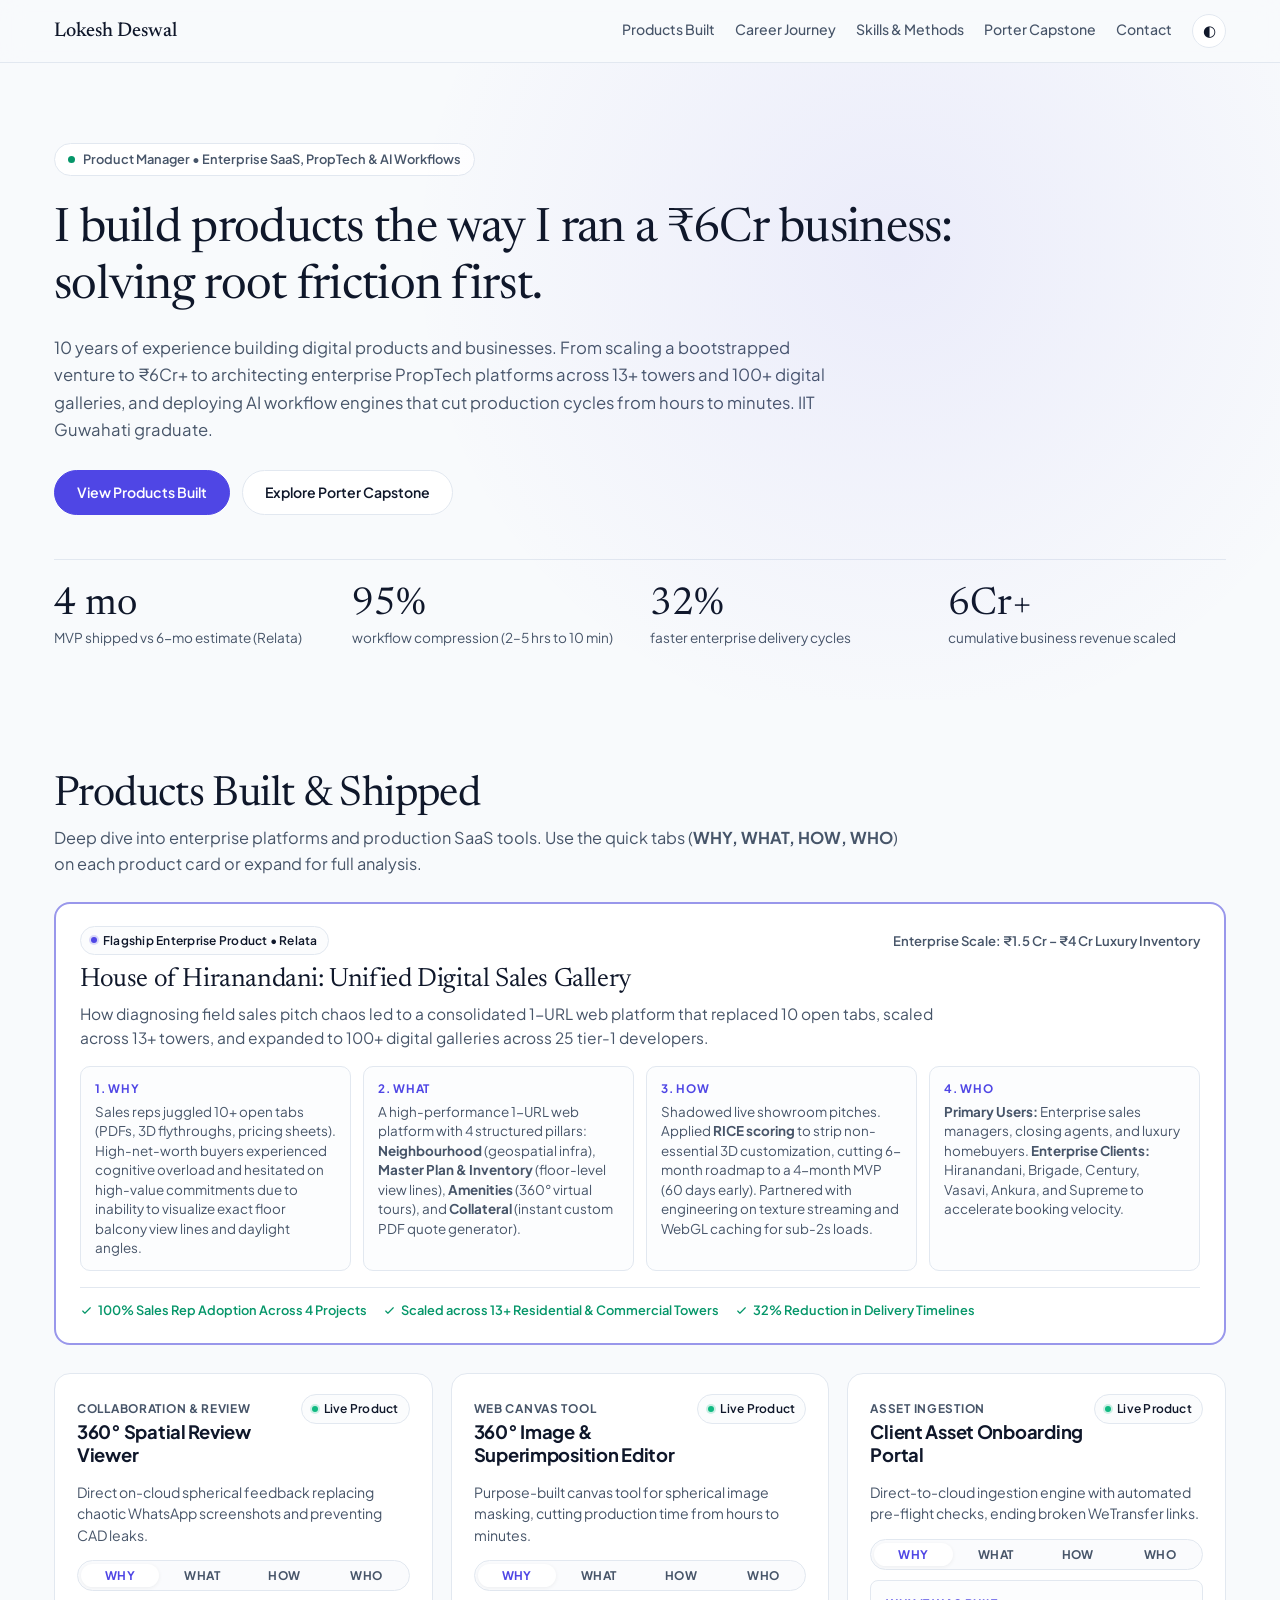
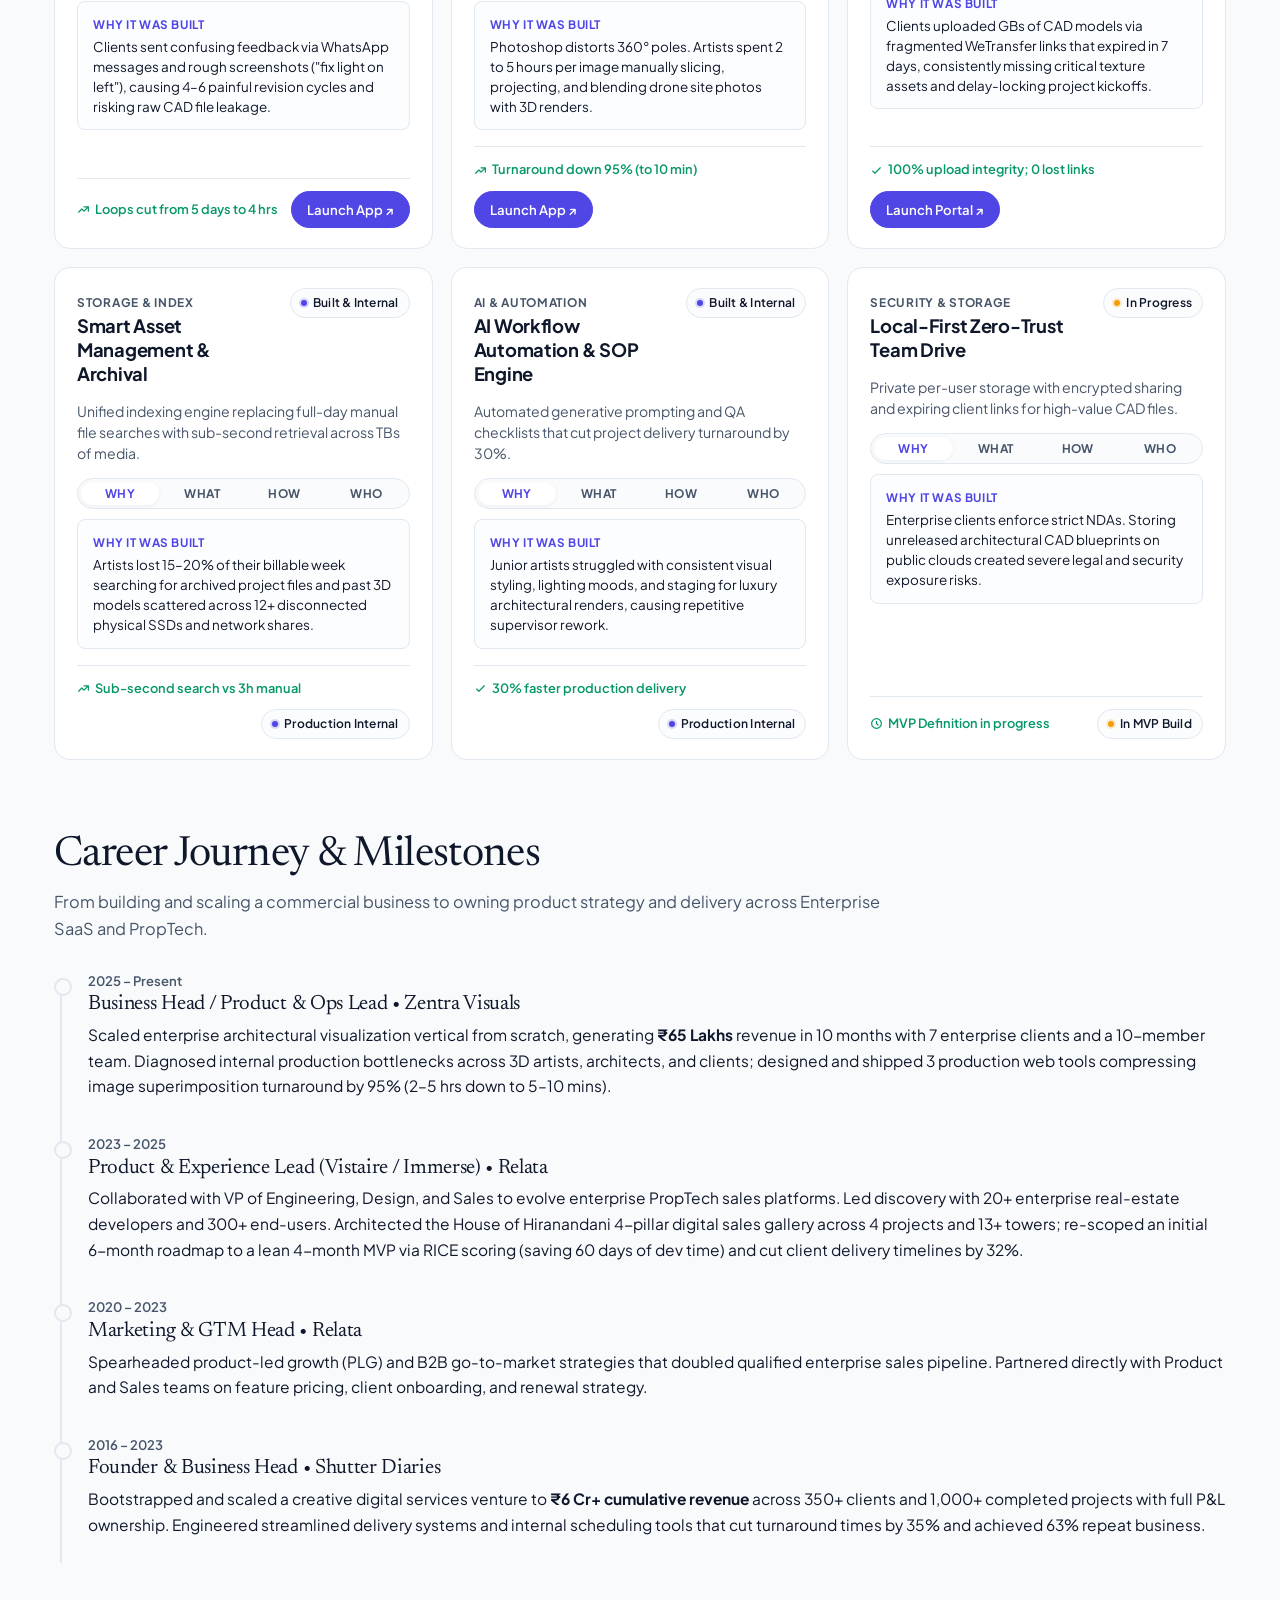
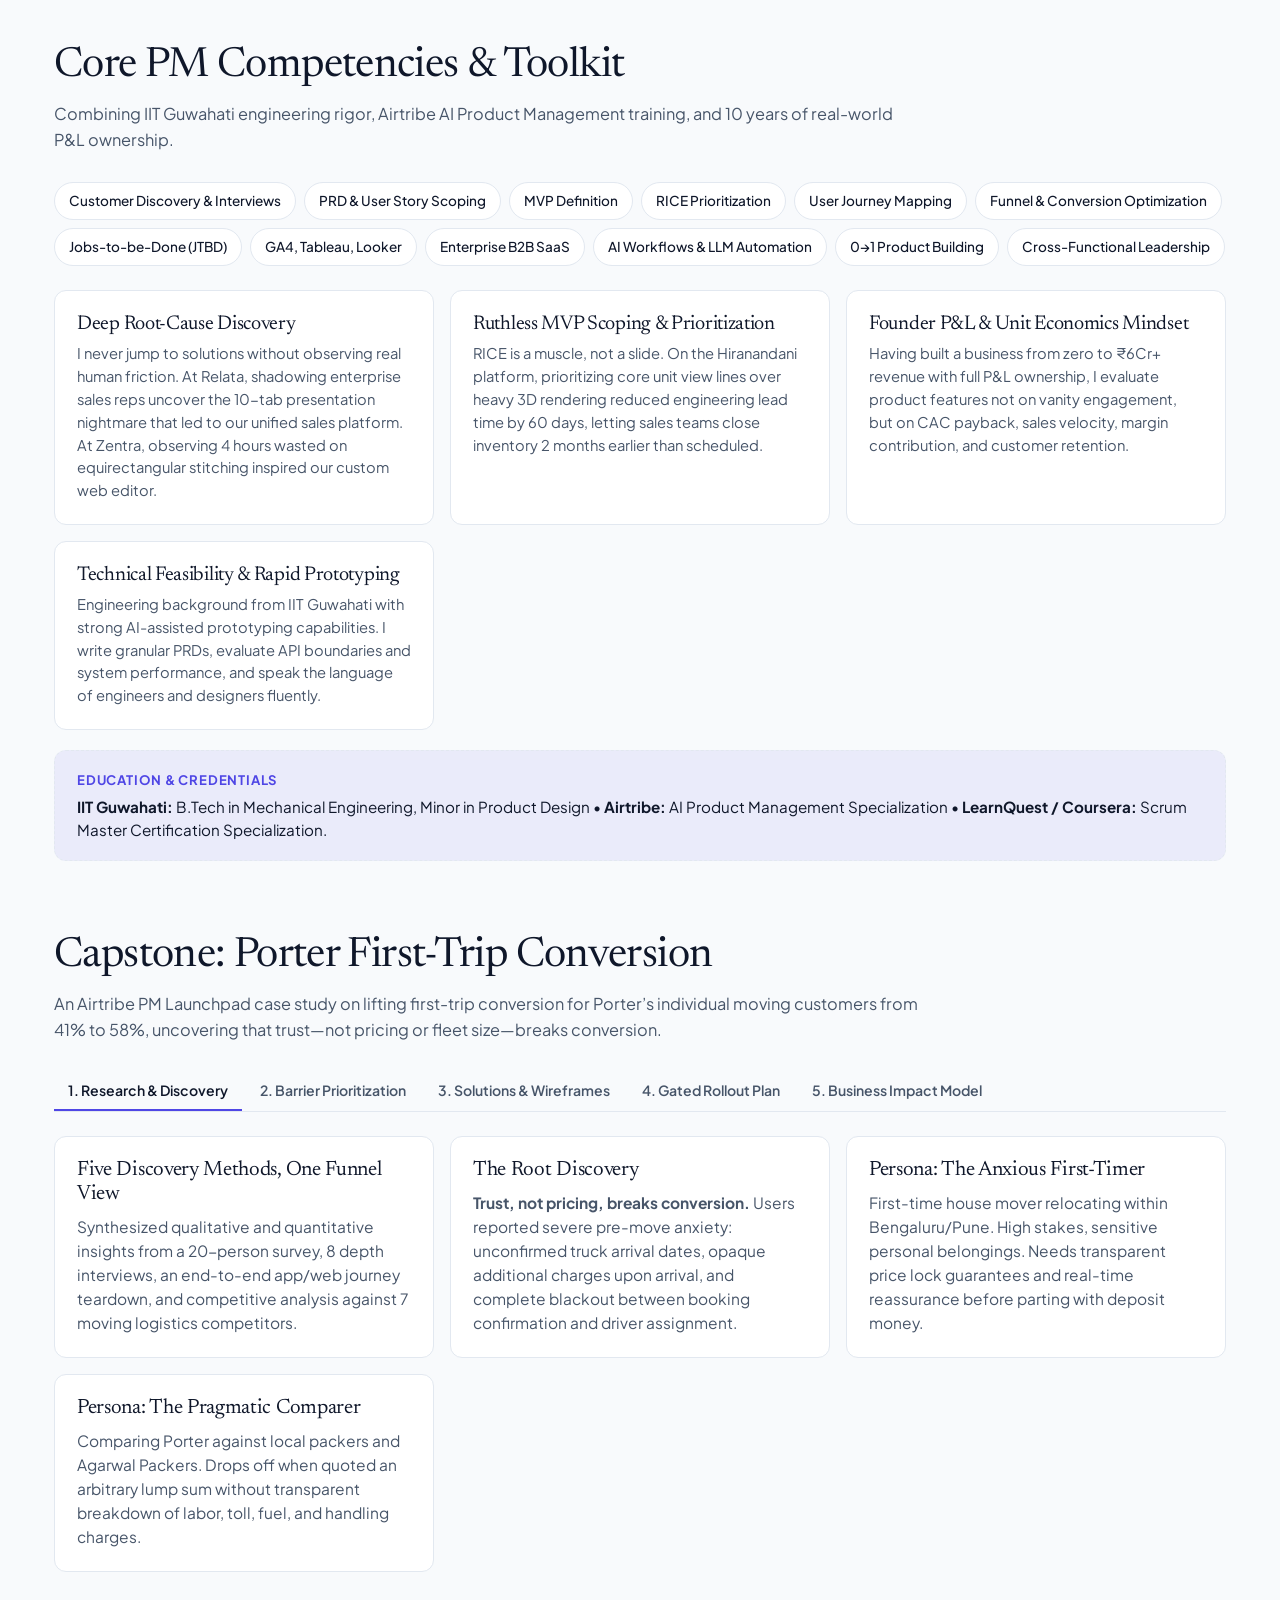
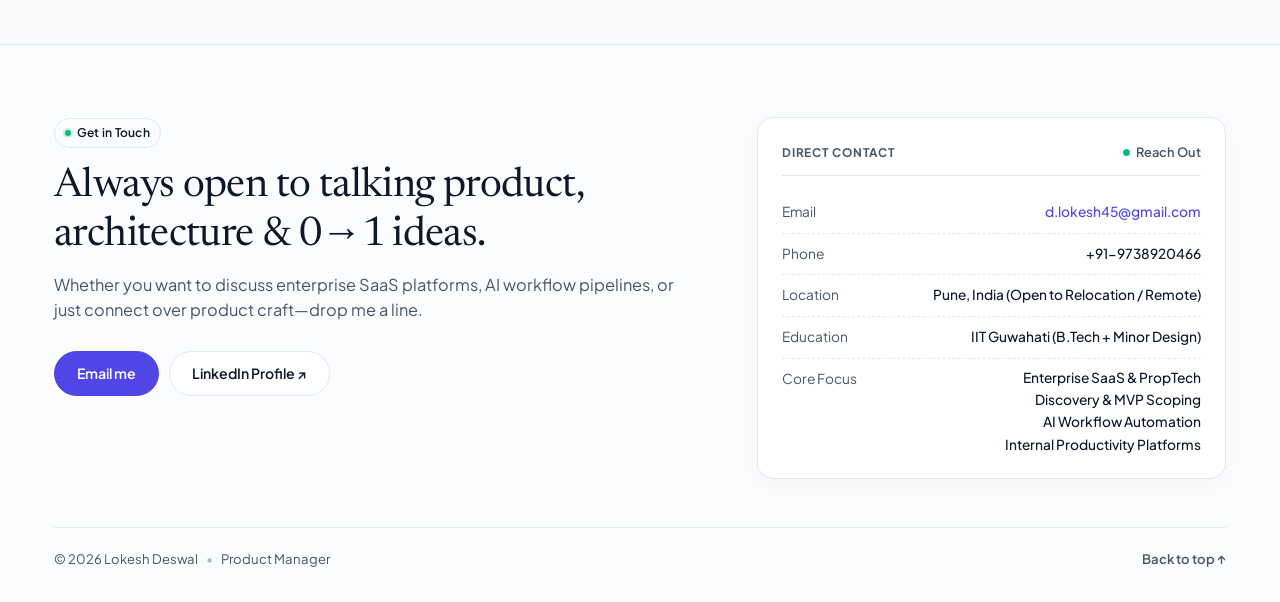
==== commit 9bbf4040: "chore: hide ATS resume buttons and replace available for hire badge with clean contact quote" ====
--- a/index.html
+++ b/index.html
@@ -330,7 +330,6 @@
   <div class="hero-actions">
     <a class="btn main" href="#work" data-ga="hero_cta_work">View Products Built</a>
     <a class="btn" href="#capstone" data-ga="hero_cta_capstone">Explore Porter Capstone</a>
-    <button class="btn btn-ghost" id="btnHeroResume" data-ga="hero_cta_resume">Quick Resume ↗</button>
   </div>
   <div class="stats">
     <div><b data-n="4" data-s=" mo">0</b><span>MVP shipped vs 6-mo estimate (Relata)</span></div>
@@ -751,19 +750,18 @@
 <footer id="contact"><div class="wrap">
   <div class="footer-grid">
     <div class="footer-main rv">
-      <div class="dot" style="margin-bottom:14px">Open to Senior PM / Product Roles</div>
-      <h2>Let’s build products customers love and rely on.</h2>
-      <p class="lead" style="margin-top:12px">Looking for a Product Manager who bridges deep customer discovery, ruthless scoping, and commercial delivery? Let’s connect.</p>
+      <div class="dot" style="margin-bottom:14px">Get in Touch</div>
+      <h2>Always open to talking product, architecture &amp; 0→1 ideas.</h2>
+      <p class="lead" style="margin-top:12px">Whether you want to discuss enterprise SaaS platforms, AI workflow pipelines, or just connect over product craft—drop me a line.</p>
       <div class="footer-actions">
         <a class="btn main" href="mailto:d.lokesh45@gmail.com" data-ga="footer_email">Email me</a>
         <a class="btn" href="https://linkedin.com/in/lokeshdeswal" target="_blank" rel="noopener" data-ga="footer_linkedin">LinkedIn Profile ↗</a>
-        <button class="btn" id="btnFooterResume" data-ga="footer_resume">View Full ATS Resume</button>
       </div>
     </div>
     <div class="footer-card card rv">
       <div class="contact-header">
         <span class="contact-kicker">Direct Contact</span>
-        <span class="status-indicator"><span class="pulse-dot"></span> Available for Hire</span>
+        <span class="status-indicator"><span class="pulse-dot"></span> Reach Out</span>
       </div>
       <div class="contact-row">
         <span class="contact-label">Email</span>
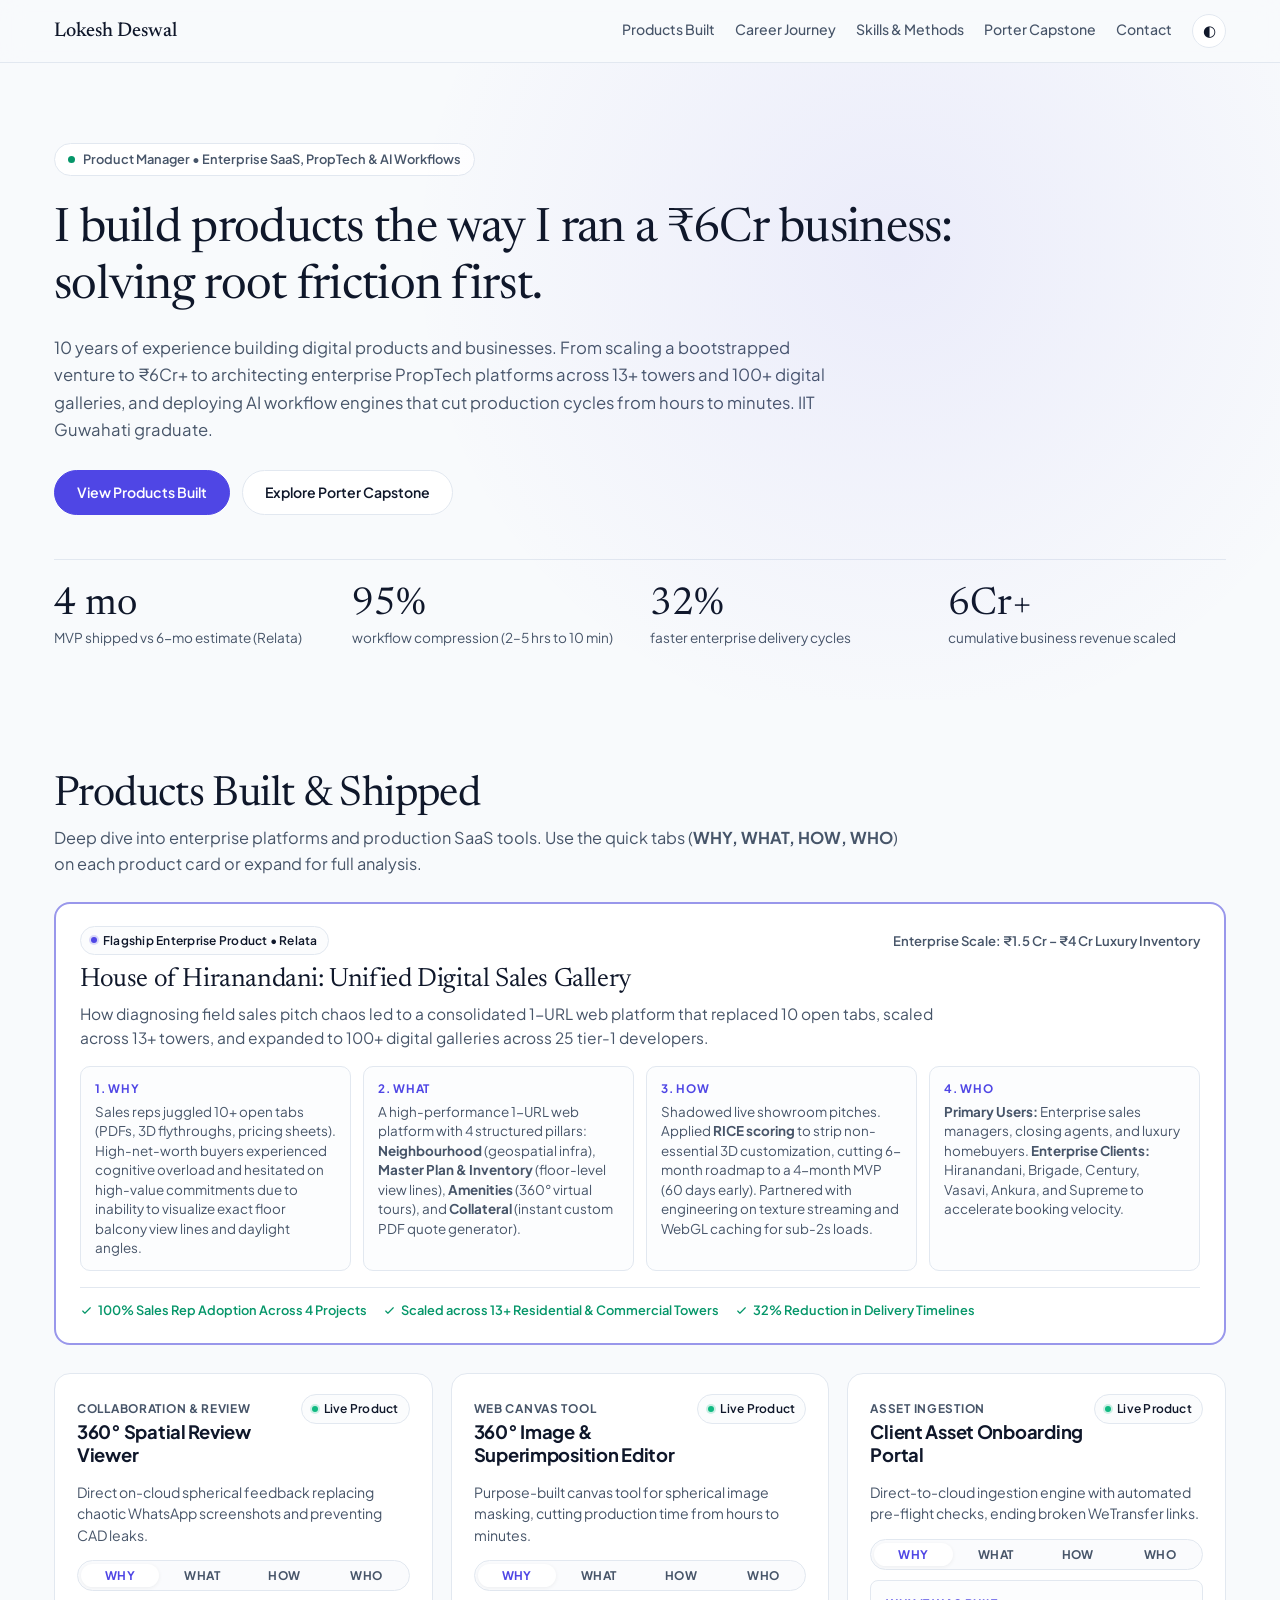
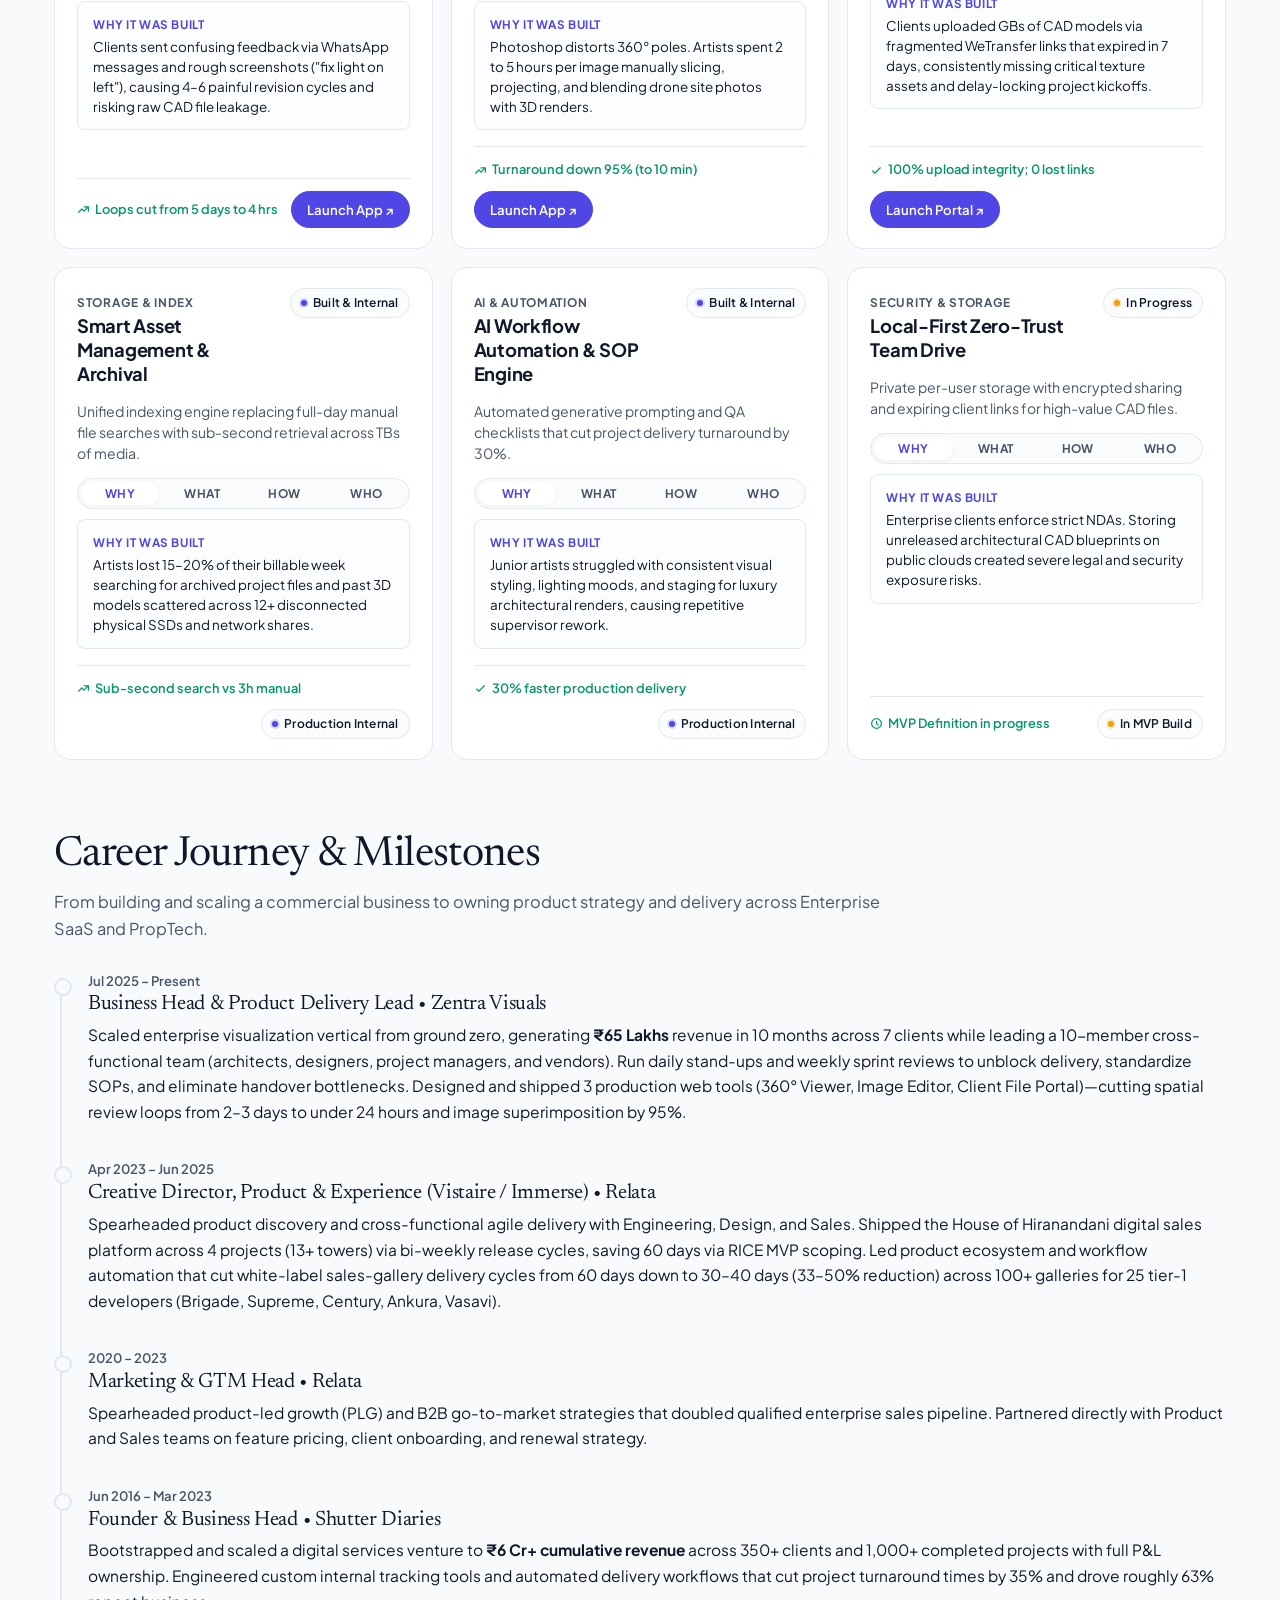
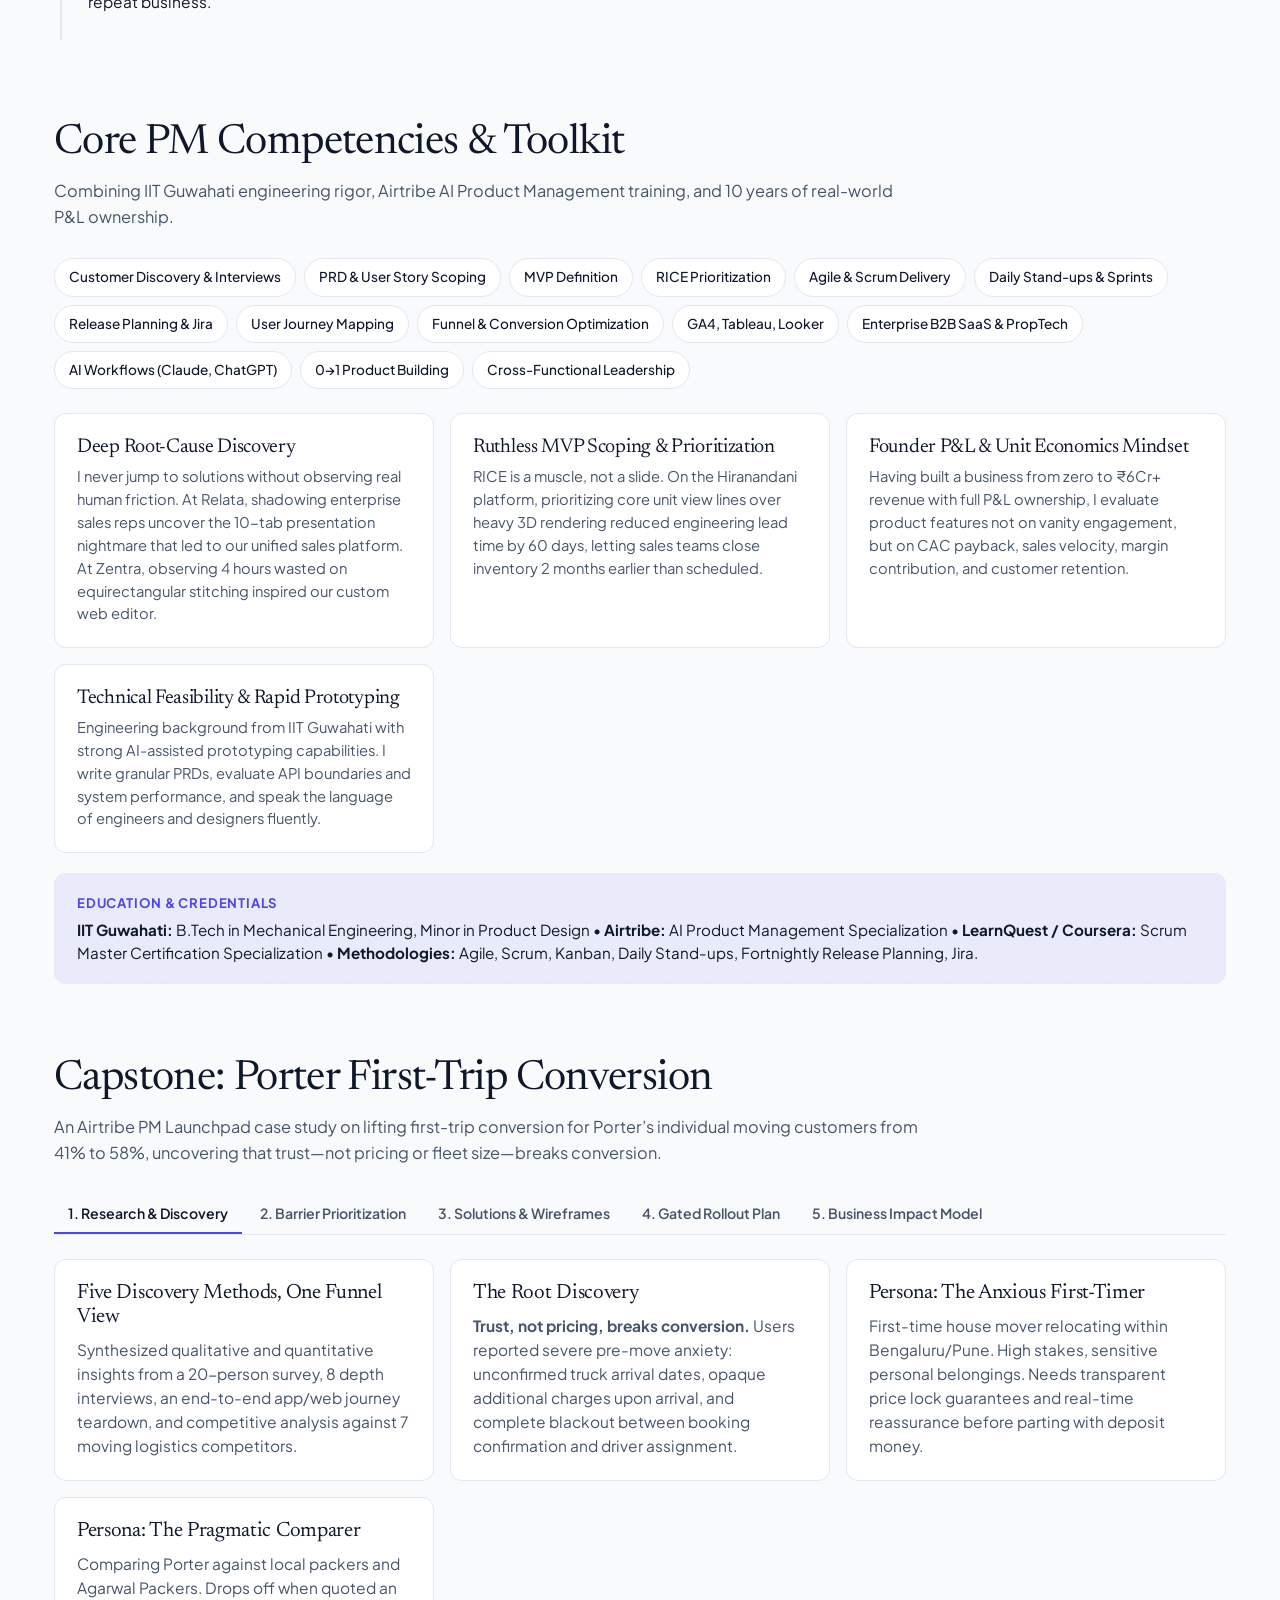
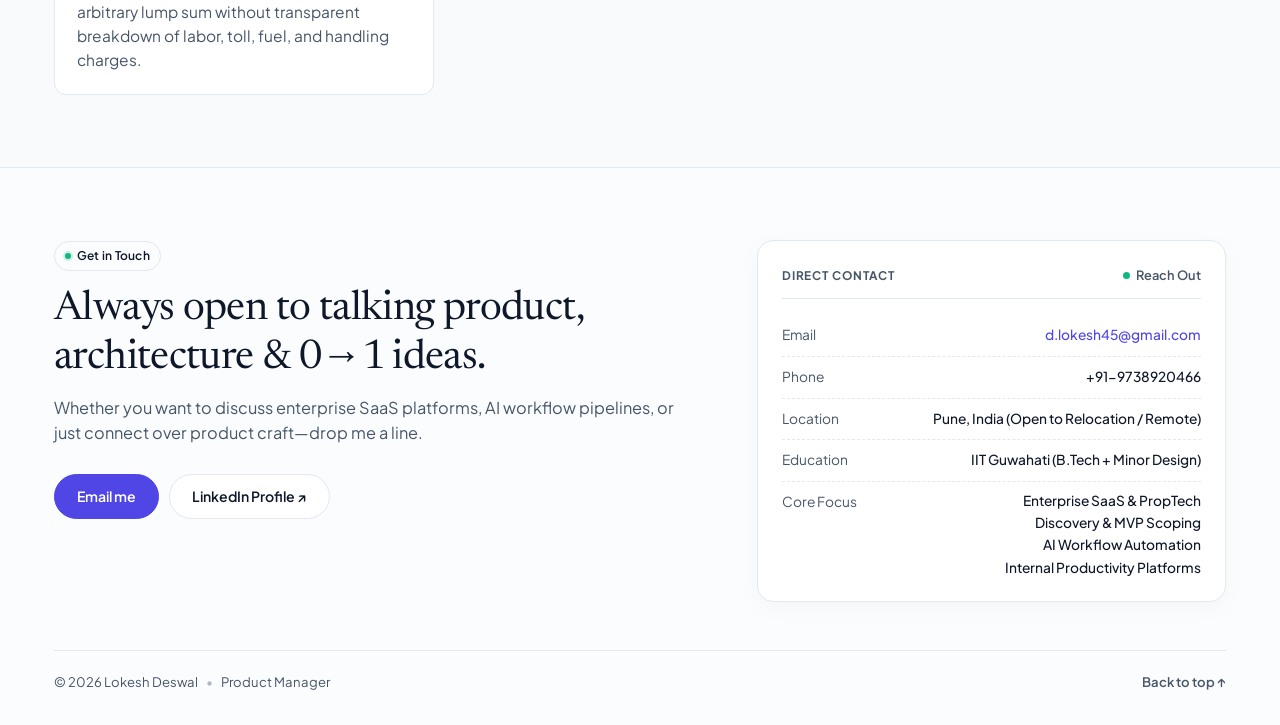
==== commit 7ddd4272: "feat: incorporate agile delivery, Scrum rituals, and delivery timeline metrics from Scrum Master pro" ====
--- a/index.html
+++ b/index.html
@@ -600,14 +600,14 @@
   <p class="lead rv">From building and scaling a commercial business to owning product strategy and delivery across Enterprise SaaS and PropTech.</p>
   <ol class="tl" id="tl">
     <li>
-      <small>2025 – Present</small>
-      <h3>Business Head / Product &amp; Ops Lead • Zentra Visuals</h3>
-      Scaled enterprise architectural visualization vertical from scratch, generating <strong>₹65 Lakhs</strong> revenue in 10 months with 7 enterprise clients and a 10-member team. Diagnosed internal production bottlenecks across 3D artists, architects, and clients; designed and shipped 3 production web tools compressing image superimposition turnaround by 95% (2–5 hrs down to 5–10 mins).
+      <small>Jul 2025 – Present</small>
+      <h3>Business Head &amp; Product Delivery Lead • Zentra Visuals</h3>
+      Scaled enterprise visualization vertical from ground zero, generating <strong>₹65 Lakhs</strong> revenue in 10 months across 7 clients while leading a 10-member cross-functional team (architects, designers, project managers, and vendors). Run daily stand-ups and weekly sprint reviews to unblock delivery, standardize SOPs, and eliminate handover bottlenecks. Designed and shipped 3 production web tools (360° Viewer, Image Editor, Client File Portal)—cutting spatial review loops from 2–3 days to under 24 hours and image superimposition by 95%.
     </li>
     <li>
-      <small>2023 – 2025</small>
-      <h3>Product &amp; Experience Lead (Vistaire / Immerse) • Relata</h3>
-      Collaborated with VP of Engineering, Design, and Sales to evolve enterprise PropTech sales platforms. Led discovery with 20+ enterprise real-estate developers and 300+ end-users. Architected the House of Hiranandani 4-pillar digital sales gallery across 4 projects and 13+ towers; re-scoped an initial 6-month roadmap to a lean 4-month MVP via RICE scoring (saving 60 days of dev time) and cut client delivery timelines by 32%.
+      <small>Apr 2023 – Jun 2025</small>
+      <h3>Creative Director, Product &amp; Experience (Vistaire / Immerse) • Relata</h3>
+      Spearheaded product discovery and cross-functional agile delivery with Engineering, Design, and Sales. Shipped the House of Hiranandani digital sales platform across 4 projects (13+ towers) via bi-weekly release cycles, saving 60 days via RICE MVP scoping. Led product ecosystem and workflow automation that cut white-label sales-gallery delivery cycles from 60 days down to 30–40 days (33–50% reduction) across 100+ galleries for 25 tier-1 developers (Brigade, Supreme, Century, Ankura, Vasavi).
     </li>
     <li>
       <small>2020 – 2023</small>
@@ -615,9 +615,9 @@
       Spearheaded product-led growth (PLG) and B2B go-to-market strategies that doubled qualified enterprise sales pipeline. Partnered directly with Product and Sales teams on feature pricing, client onboarding, and renewal strategy.
     </li>
     <li>
-      <small>2016 – 2023</small>
+      <small>Jun 2016 – Mar 2023</small>
       <h3>Founder &amp; Business Head • Shutter Diaries</h3>
-      Bootstrapped and scaled a creative digital services venture to <strong>₹6 Cr+ cumulative revenue</strong> across 350+ clients and 1,000+ completed projects with full P&amp;L ownership. Engineered streamlined delivery systems and internal scheduling tools that cut turnaround times by 35% and achieved 63% repeat business.
+      Bootstrapped and scaled a digital services venture to <strong>₹6 Cr+ cumulative revenue</strong> across 350+ clients and 1,000+ completed projects with full P&amp;L ownership. Engineered custom internal tracking tools and automated delivery workflows that cut project turnaround times by 35% and drove roughly 63% repeat business.
     </li>
   </ol>
 </div></section>
@@ -631,12 +631,14 @@
     <span>PRD &amp; User Story Scoping</span>
     <span>MVP Definition</span>
     <span>RICE Prioritization</span>
+    <span>Agile &amp; Scrum Delivery</span>
+    <span>Daily Stand-ups &amp; Sprints</span>
+    <span>Release Planning &amp; Jira</span>
     <span>User Journey Mapping</span>
     <span>Funnel &amp; Conversion Optimization</span>
-    <span>Jobs-to-be-Done (JTBD)</span>
     <span>GA4, Tableau, Looker</span>
-    <span>Enterprise B2B SaaS</span>
-    <span>AI Workflows &amp; LLM Automation</span>
+    <span>Enterprise B2B SaaS &amp; PropTech</span>
+    <span>AI Workflows (Claude, ChatGPT)</span>
     <span>0→1 Product Building</span>
     <span>Cross-Functional Leadership</span>
   </div>
@@ -663,7 +665,7 @@
   <div class="card feat rv" style="margin-top:20px;border:1px dashed var(--line);background:var(--soft);padding:18px 22px">
     <div style="font-size:.82rem;font-weight:700;text-transform:uppercase;letter-spacing:.06em;color:var(--acc);margin-bottom:4px">Education &amp; Credentials</div>
     <p style="margin:0;color:var(--fg);font-size:.95rem;line-height:1.55">
-      <strong>IIT Guwahati:</strong> B.Tech in Mechanical Engineering, Minor in Product Design • <strong>Airtribe:</strong> AI Product Management Specialization • <strong>LearnQuest / Coursera:</strong> Scrum Master Certification Specialization.
+      <strong>IIT Guwahati:</strong> B.Tech in Mechanical Engineering, Minor in Product Design • <strong>Airtribe:</strong> AI Product Management Specialization • <strong>LearnQuest / Coursera:</strong> Scrum Master Certification Specialization • <strong>Methodologies:</strong> Agile, Scrum, Kanban, Daily Stand-ups, Fortnightly Release Planning, Jira.
     </p>
   </div>
 </div></section>
